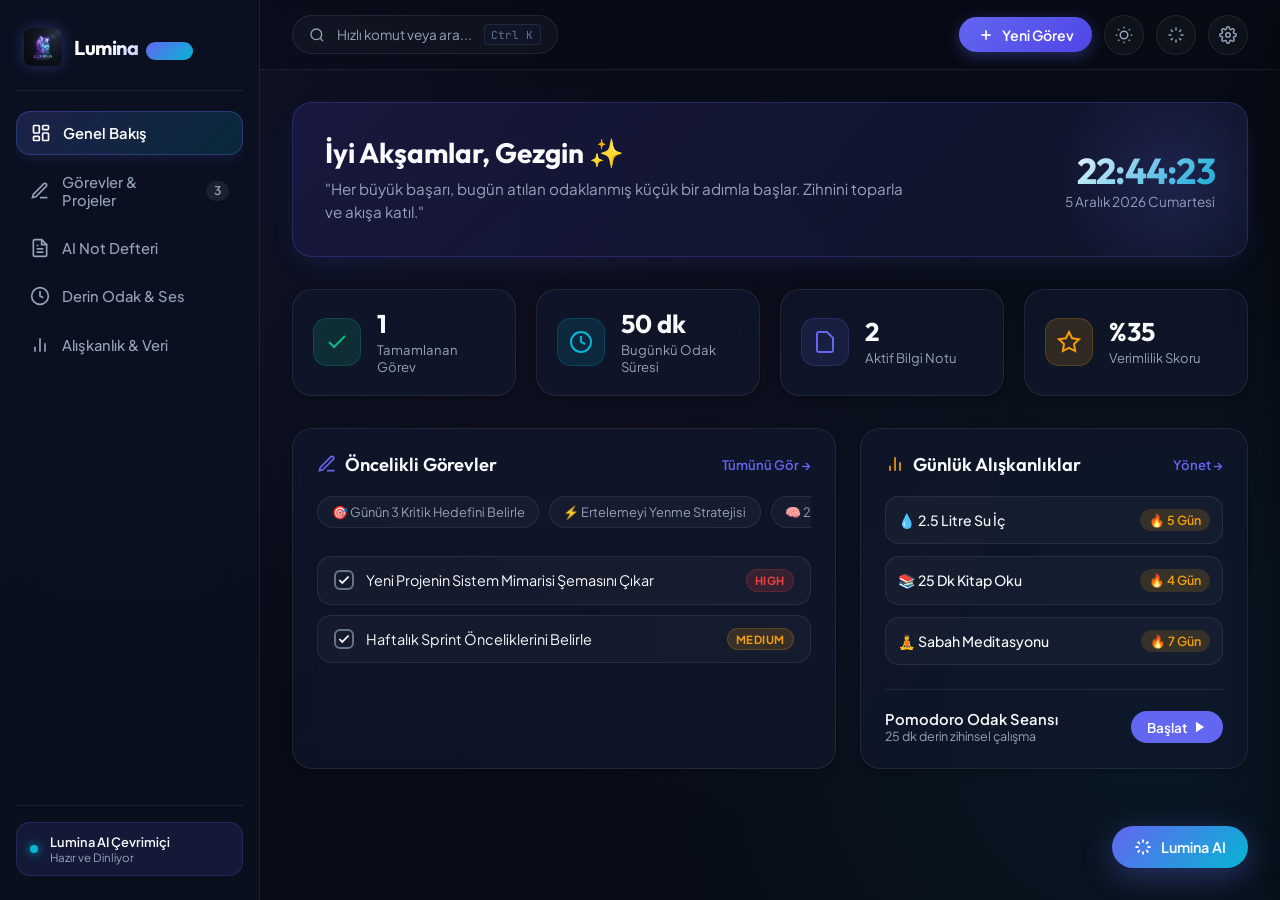
==== app/index.html @ ec18a07f "Remove promo video and developer credits completely" ====
<!DOCTYPE html>
<html lang="tr" data-theme="dark">
<head>
  <meta charset="UTF-8">
  <meta name="viewport" content="width=device-width, initial-scale=1.0">
  <title>Lumina AI - Akıllı Üretkenlik & Kişisel Odak İstasyonu</title>
  <meta name="description" content="Yapay zeka destekli akıllı görev yönetimi, not özetleyici, Pomodoro odak modu ve sentetik ambiyans sesleriyle donatılmış yeni nesil üretkenlik platformu.">
  <link rel="icon" type="image/jpeg" href="assets/logo.jpg">
  <link rel="manifest" href="manifest.json">
  <meta name="theme-color" content="#080c16">
  <meta name="apple-mobile-web-app-capable" content="yes">
  <meta name="apple-mobile-web-app-status-bar-style" content="black-translucent">
  <meta name="apple-mobile-web-app-title" content="Lumina AI">
  <link rel="apple-touch-icon" href="assets/logo.jpg">

  <!-- Design System CSS -->
  <link rel="stylesheet" href="css/style.css">
</head>
<body>

  <!-- Background Canvas for Confetti -->
  <canvas id="confetti-canvas"></canvas>

  <div class="app-container">
    <!-- ==========================================
         SIDEBAR NAVIGATION
         ========================================== -->
    <aside class="sidebar" id="sidebar">
      <div class="brand-section">
        <img src="assets/logo.jpg" alt="Lumina AI Logo" class="brand-logo-img">
        <div class="brand-text">
          <h1>Lumina <span class="brand-badge">AI 2.0</span></h1>
        </div>
      </div>

      <nav class="nav-menu" aria-label="Ana Menü">
        <a href="#dashboard" class="nav-item active" data-view="dashboard">
          <svg viewBox="0 0 24 24" fill="none" stroke="currentColor"><rect x="3" y="3" width="7" height="9" rx="1"/><rect x="14" y="3" width="7" height="5" rx="1"/><rect x="14" y="12" width="7" height="9" rx="1"/><rect x="3" y="16" width="7" height="5" rx="1"/></svg>
          <span>Genel Bakış</span>
        </a>
        <a href="#tasks" class="nav-item" data-view="tasks">
          <svg viewBox="0 0 24 24" fill="none" stroke="currentColor"><path d="M12 20h9"/><path d="M16.5 3.5a2.121 2.121 0 0 1 3 3L7 19l-4 1 1-4L16.5 3.5z"/></svg>
          <span>Görevler & Projeler</span>
          <span class="nav-badge" id="sidebar-task-count">3</span>
        </a>
        <a href="#notes" class="nav-item" data-view="notes">
          <svg viewBox="0 0 24 24" fill="none" stroke="currentColor"><path d="M14 2H6a2 2 0 0 0-2 2v16a2 2 0 0 0 2 2h12a2 2 0 0 0 2-2V8z"/><polyline points="14 2 14 8 20 8"/><line x1="16" y1="13" x2="8" y2="13"/><line x1="16" y1="17" x2="8" y2="17"/><polyline points="10 9 9 9 8 9"/></svg>
          <span>AI Not Defteri</span>
        </a>
        <a href="#focus" class="nav-item" data-view="focus">
          <svg viewBox="0 0 24 24" fill="none" stroke="currentColor"><circle cx="12" cy="12" r="10"/><polyline points="12 6 12 12 16 14"/></svg>
          <span>Derin Odak & Ses</span>
        </a>
        <a href="#habits" class="nav-item" data-view="habits">
          <svg viewBox="0 0 24 24" fill="none" stroke="currentColor"><path d="M18 20V10"/><path d="M12 20V4"/><path d="M6 20v-6"/></svg>
          <span>Alışkanlık & Veri</span>
        </a>
      </nav>

      <div class="sidebar-footer">
        <div class="ai-status-card">
          <div class="ai-pulse-dot"></div>
          <div>
            <div style="font-weight:600; color:var(--text-main);">Lumina AI Çevrimiçi</div>
            <div style="font-size:0.72rem; color:var(--text-muted);">Hazır ve Dinliyor</div>
          </div>
        </div>
      </div>
    </aside>

    <!-- ==========================================
         MAIN CONTENT WRAPPER
         ========================================== -->
    <main class="main-wrapper">
      <!-- PWA INSTALL BANNER -->
      <div id="pwa-install-banner" style="display:none; align-items:center; justify-content:space-between; padding:0.6rem 1.5rem; background:linear-gradient(135deg, rgba(99, 102, 241, 0.25), rgba(6, 182, 212, 0.2)); border-bottom:1px solid rgba(99, 102, 241, 0.3); z-index:90;">
        <div style="display:flex; align-items:center; gap:0.6rem;">
          <span style="font-size:1.1rem;">📲</span>
          <span style="font-size:0.85rem; font-weight:600;">Lumina AI'ı telefona tam ekran uygulama olarak kurun</span>
        </div>
        <button id="pwa-install-btn" class="quick-action-btn" style="padding:0.35rem 0.85rem; font-size:0.8rem;">Şimdi Yükle</button>
      </div>

      <!-- TOPBAR -->
      <header class="topbar">
        <div class="topbar-left">
          <button class="menu-toggle-btn" id="menu-toggle-btn" aria-label="Menüyü Aç/Kapat">
            <svg width="22" height="22" viewBox="0 0 24 24" fill="none" stroke="currentColor" stroke-width="2"><line x1="3" y1="12" x2="21" y2="12"/><line x1="3" y1="6" x2="21" y2="6"/><line x1="3" y1="18" x2="21" y2="18"/></svg>
          </button>
          
          <button class="search-command-btn" id="search-command-btn">
            <svg width="16" height="16" viewBox="0 0 24 24" fill="none" stroke="currentColor" stroke-width="2"><circle cx="11" cy="11" r="8"/><line x1="21" y1="21" x2="16.65" y2="16.65"/></svg>
            <span>Hızlı komut veya ara...</span>
            <span class="kbd-shortcut">Ctrl K</span>
          </button>
        </div>

        <div class="topbar-right">
          <button class="quick-action-btn" id="quick-new-task-btn">
            <svg width="16" height="16" viewBox="0 0 24 24" fill="none" stroke="currentColor" stroke-width="2.5"><line x1="12" y1="5" x2="12" y2="19"/><line x1="5" y1="12" x2="19" y2="12"/></svg>
            <span>Yeni Görev</span>
          </button>

          <button class="action-icon-btn" id="theme-toggle-btn" title="Koyu / Açık Tema">
            <svg width="18" height="18" viewBox="0 0 24 24" fill="none" stroke="currentColor" stroke-width="2"><circle cx="12" cy="12" r="5"/><path d="M12 1v2M12 21v2M4.22 4.22l1.42 1.42M18.36 18.36l1.42 1.42M1 12h2M21 12h2M4.22 19.78l1.42-1.42M18.36 5.64l1.42-1.42"/></svg>
          </button>

          <button class="action-icon-btn" id="topbar-ai-btn" title="Lumina AI Asistan">
            <svg width="18" height="18" viewBox="0 0 24 24" fill="none" stroke="currentColor" stroke-width="2"><path d="M12 2v4M12 18v4M4.93 4.93l2.83 2.83M16.24 16.24l2.83 2.83M2 12h4M18 12h4M4.93 19.07l2.83-2.83M16.24 7.76l2.83-2.83"/></svg>
          </button>

          <button class="action-icon-btn" id="settings-btn" title="Ayarlar">
            <svg width="18" height="18" viewBox="0 0 24 24" fill="none" stroke="currentColor" stroke-width="2"><circle cx="12" cy="12" r="3"/><path d="M19.4 15a1.65 1.65 0 0 0 .33 1.82l.06.06a2 2 0 0 1 0 2.83 2 2 0 0 1-2.83 0l-.06-.06a1.65 1.65 0 0 0-1.82-.33 1.65 1.65 0 0 0-1 1.51V21a2 2 0 0 1-2 2 2 2 0 0 1-2-2v-.09A1.65 1.65 0 0 0 9 19.4a1.65 1.65 0 0 0-1.82.33l-.06.06a2 2 0 0 1-2.83 0 2 2 0 0 1 0-2.83l.06-.06a1.65 1.65 0 0 0 .33-1.82 1.65 1.65 0 0 0-1.51-1H3a2 2 0 0 1-2-2 2 2 0 0 1 2-2h.09A1.65 1.65 0 0 0 4.6 9a1.65 1.65 0 0 0-.33-1.82l-.06-.06a2 2 0 0 1 0-2.83 2 2 0 0 1 2.83 0l.06.06a1.65 1.65 0 0 0 1.82.33H9a1.65 1.65 0 0 0 1-1.51V3a2 2 0 0 1 2-2 2 2 0 0 1 2 2v.09a1.65 1.65 0 0 0 1 1.51 1.65 1.65 0 0 0 1.82-.33l.06-.06a2 2 0 0 1 2.83 0 2 2 0 0 1 0 2.83l-.06.06a1.65 1.65 0 0 0-.33 1.82V9a1.65 1.65 0 0 0 1.51 1H21a2 2 0 0 1 2 2 2 2 0 0 1-2 2h-.09a1.65 1.65 0 0 0-1.51 1z"/></svg>
          </button>
        </div>
      </header>

      <!-- VIEWS CONTAINER -->
      <div class="view-container">
        
        <!-- ==========================================
             VIEW 1: DASHBOARD
             ========================================== -->
        <section class="view-section active" id="view-dashboard">
          <div class="hero-greeting-card">
            <div class="greeting-text">
              <h2 id="greeting-title">Günaydın, Gezgin ✨</h2>
              <p class="greeting-quote">"Her büyük başarı, bugün atılan odaklanmış küçük bir adımla başlar. Zihnini toparla ve akışa katıl."</p>
            </div>
            <div class="live-time-badge">
              <div class="live-clock" id="live-clock">12:00:00</div>
              <div class="live-date" id="live-date">2 Ekim 2026, Cuma</div>
            </div>
          </div>

          <!-- Stats Grid -->
          <div class="stat-grid">
            <div class="glass-card stat-card">
              <div class="stat-icon success">
                <svg width="24" height="24" viewBox="0 0 24 24" fill="none" stroke="currentColor" stroke-width="2"><polyline points="20 6 9 17 4 12"/></svg>
              </div>
              <div class="stat-info">
                <span class="stat-value" id="stat-completed-tasks">0</span>
                <span class="stat-label">Tamamlanan Görev</span>
              </div>
            </div>

            <div class="glass-card stat-card">
              <div class="stat-icon secondary">
                <svg width="24" height="24" viewBox="0 0 24 24" fill="none" stroke="currentColor" stroke-width="2"><circle cx="12" cy="12" r="10"/><polyline points="12 6 12 12 16 14"/></svg>
              </div>
              <div class="stat-info">
                <span class="stat-value" id="stat-focus-time">0 dk</span>
                <span class="stat-label">Bugünkü Odak Süresi</span>
              </div>
            </div>

            <div class="glass-card stat-card">
              <div class="stat-icon primary">
                <svg width="24" height="24" viewBox="0 0 24 24" fill="none" stroke="currentColor" stroke-width="2"><path d="M14 2H6a2 2 0 0 0-2 2v16a2 2 0 0 0 2 2h12a2 2 0 0 0 2-2V8z"/></svg>
              </div>
              <div class="stat-info">
                <span class="stat-value" id="stat-notes-count">0</span>
                <span class="stat-label">Aktif Bilgi Notu</span>
              </div>
            </div>

            <div class="glass-card stat-card">
              <div class="stat-icon warning">
                <svg width="24" height="24" viewBox="0 0 24 24" fill="none" stroke="currentColor" stroke-width="2"><polygon points="12 2 15.09 8.26 22 9.27 17 14.14 18.18 21.02 12 17.77 5.82 21.02 7 14.14 2 9.27 8.91 8.26 12 2"/></svg>
              </div>
              <div class="stat-info">
                <span class="stat-value" id="stat-efficiency-score">%85</span>
                <span class="stat-label">Verimlilik Skoru</span>
              </div>
            </div>
          </div>

          <!-- Dashboard 2-Columns -->
          <div class="dashboard-grid">
            <!-- Left: Priority Tasks & AI Quick Actions -->
            <div class="glass-card">
              <div class="card-header-flex">
                <h3 class="card-title">
                  <svg width="20" height="20" viewBox="0 0 24 24" fill="none" stroke="currentColor" stroke-width="2" style="color:var(--primary);"><path d="M12 20h9"/><path d="M16.5 3.5a2.121 2.121 0 0 1 3 3L7 19l-4 1 1-4L16.5 3.5z"/></svg>
                  Öncelikli Görevler
                </h3>
                <button class="text-btn" onclick="document.querySelector('[data-view=tasks]').click()">Tümünü Gör →</button>
              </div>

              <!-- AI Quick Prompt Chips -->
              <div class="ai-quick-strip" id="dash-ai-prompt-strip">
                <button class="ai-chip-btn">🎯 Günün 3 Kritik Hedefini Belirle</button>
                <button class="ai-chip-btn">⚡ Ertelemeyi Yenme Stratejisi</button>
                <button class="ai-chip-btn">🧠 25 Dk Odak Seansı Tavsiyesi</button>
              </div>

              <div class="mini-task-list" id="dash-mini-task-list">
                <!-- Dynamically populated -->
              </div>
            </div>

            <!-- Right: Habits & Focus Quick Start -->
            <div class="glass-card">
              <div class="card-header-flex">
                <h3 class="card-title">
                  <svg width="20" height="20" viewBox="0 0 24 24" fill="none" stroke="currentColor" stroke-width="2" style="color:var(--warning);"><path d="M18 20V10"/><path d="M12 20V4"/><path d="M6 20v-6"/></svg>
                  Günlük Alışkanlıklar
                </h3>
                <button class="text-btn" onclick="document.querySelector('[data-view=habits]').click()">Yönet →</button>
              </div>

              <div class="habit-dashboard-list" id="dash-habit-list">
                <!-- Dynamically populated -->
              </div>

              <div style="margin-top: 1.5rem; padding-top: 1.25rem; border-top: 1px solid var(--border-subtle);">
                <div style="display:flex; justify-content:space-between; align-items:center;">
                  <div>
                    <div style="font-weight:600; font-size:0.92rem;">Pomodoro Odak Seansı</div>
                    <div style="font-size:0.78rem; color:var(--text-muted);">25 dk derin zihinsel çalışma</div>
                  </div>
                  <button class="btn-primary" onclick="document.querySelector('[data-view=focus]').click()">
                    <span>Başlat</span>
                    <svg width="14" height="14" viewBox="0 0 24 24" fill="currentColor"><polygon points="5 3 19 12 5 21 5 3"/></svg>
                  </button>
                </div>
              </div>
            </div>
          </div>
        </section>

        <!-- ==========================================
             VIEW 2: TASKS & PROJECTS
             ========================================== -->
        <section class="view-section" id="view-tasks">
          <div class="page-header">
            <div>
              <h2 class="page-title">Görev & Proje Merkezi</h2>
              <p class="page-subtitle">Hedeflerinizi düzenleyin, AI ile adımlara bölün ve yüksek odakla tamamlayın.</p>
            </div>
          </div>

          <!-- Quick Task Input Box -->
          <div class="task-creator-box">
            <div class="task-input-row">
              <svg width="20" height="20" viewBox="0 0 24 24" fill="none" stroke="currentColor" stroke-width="2" style="color:var(--primary);"><line x1="12" y1="5" x2="12" y2="19"/><line x1="5" y1="12" x2="19" y2="12"/></svg>
              <input type="text" id="task-main-input" class="task-main-input" placeholder="Ne üzerinde çalışmak istiyorsunuz? (Enter'a basın)">
            </div>
            <div class="task-meta-row">
              <div class="meta-controls-left">
                <select id="task-category-select" class="select-pill" aria-label="Kategori Seçin">
                  <option value="Yazılım">💻 Yazılım</option>
                  <option value="Strateji">🎯 Strateji</option>
                  <option value="Tasarım">🎨 Tasarım</option>
                  <option value="Kişisel">🌱 Kişisel</option>
                  <option value="İş">💼 İş & Toplantı</option>
                </select>
                <select id="task-priority-select" class="select-pill" aria-label="Öncelik Seçin">
                  <option value="medium">⚡ Normal Öncelik</option>
                  <option value="high">🔥 Yüksek Öncelik</option>
                  <option value="low">🌱 Düşük Öncelik</option>
                </select>
                <input type="date" id="task-due-date-input" class="date-input-pill" aria-label="Bitiş Tarihi">
              </div>
              <div class="task-btn-group">
                <button class="btn-primary" id="btn-add-task">Görev Ekle</button>
              </div>
            </div>
          </div>

          <!-- Task Toolbar & Filters -->
          <div class="tasks-toolbar">
            <div class="task-filter-tabs">
              <button class="filter-tab active" data-filter="all">Tüm Görevler</button>
              <button class="filter-tab" data-filter="today">Bugün</button>
              <button class="filter-tab" data-filter="priority">Öncelikli</button>
              <button class="filter-tab" data-filter="completed">Tamamlananlar</button>
            </div>
          </div>

          <!-- Task Full Items -->
          <div class="task-full-list" id="task-full-list">
            <!-- Dynamically populated -->
          </div>
        </section>

        <!-- ==========================================
             VIEW 3: AI RICH NOTES
             ========================================== -->
        <section class="view-section" id="view-notes">
          <div class="page-header">
            <div>
              <h2 class="page-title">Yapay Zeka Destekli Not Defteri</h2>
              <p class="page-subtitle">Düşüncelerinizi kaydedin, AI ile tek tıkla özetleyin ve eyleme dökün.</p>
            </div>
          </div>

          <div class="notes-layout">
            <!-- Notes Left Sidebar -->
            <div class="glass-card notes-sidebar-card">
              <div style="display:flex; gap:0.5rem;">
                <input type="text" id="notes-search-input" class="notes-search-input" placeholder="Notlarda ara..." style="flex:1;">
                <button class="btn-primary" id="btn-new-note" title="Yeni Not Oluştur">+</button>
              </div>
              <div class="notes-list-scroll" id="notes-list-scroll">
                <!-- Dynamically populated -->
              </div>
            </div>

            <!-- Notes Active Editor -->
            <div class="glass-card note-editor-card">
              <div class="note-editor-header">
                <input type="text" id="note-title-input" class="note-title-input" placeholder="Not Başlığı...">
                <div class="ai-note-tools">
                  <button class="ai-tool-btn" id="btn-note-summarize" title="Notu 3 maddede özetle">
                    <svg width="14" height="14" viewBox="0 0 24 24" fill="none" stroke="currentColor" stroke-width="2"><line x1="21" y1="10" x2="3" y2="10"/><line x1="21" y1="6" x2="3" y2="6"/><line x1="21" y1="14" x2="3" y2="14"/><line x1="21" y1="18" x2="3" y2="18"/></svg>
                    <span>Özetle</span>
                  </button>
                  <button class="ai-tool-btn" id="btn-note-actionize" title="Eylem adımlarına dönüştür">
                    <svg width="14" height="14" viewBox="0 0 24 24" fill="none" stroke="currentColor" stroke-width="2"><polyline points="9 11 12 14 22 4"/><path d="M21 12v7a2 2 0 0 1-2 2H5a2 2 0 0 1-2-2V5a2 2 0 0 1 2-2h11"/></svg>
                    <span>Eyleme Dök</span>
                  </button>
                  <button class="ai-tool-btn" id="btn-note-expand" title="Fikri stratejik olarak genişlet">
                    <svg width="14" height="14" viewBox="0 0 24 24" fill="none" stroke="currentColor" stroke-width="2"><path d="M12 2v4M12 18v4M4.93 4.93l2.83 2.83M16.24 16.24l2.83 2.83M2 12h4M18 12h4"/></svg>
                    <span>Genişlet</span>
                  </button>
                  <button class="item-action-btn delete-btn" id="btn-delete-note" title="Notu Sil">
                    <svg width="16" height="16" viewBox="0 0 24 24" fill="none" stroke="currentColor" stroke-width="2"><path d="M3 6h18M19 6v14a2 2 0 0 1-2 2H7a2 2 0 0 1-2-2V6m3 0V4a2 2 0 0 1 2-2h4a2 2 0 0 1 2 2v2"/></svg>
                  </button>
                </div>
              </div>

              <textarea id="note-body-textarea" class="note-body-textarea" placeholder="Düşüncelerinizi buraya yazın veya Markdown formatında içerik ekleyin..."></textarea>

              <div class="note-editor-footer">
                <span id="note-word-count">0 kelime | 0 karakter</span>
                <span id="note-last-updated">Kaydedildi ✓</span>
              </div>
            </div>
          </div>
        </section>

        <!-- ==========================================
             VIEW 4: DEEP FOCUS & POMODORO
             ========================================== -->
        <section class="view-section" id="view-focus">
          <div class="page-header">
            <div>
              <h2 class="page-title">Derin Odak İstasyonu</h2>
              <p class="page-subtitle">Zaman bloklama, görsel pomodoro zamanlayıcısı ve sentetik ambiyans ses laboratuvarı.</p>
            </div>
            <button class="btn-secondary" id="btn-zen-mode">
              <svg width="16" height="16" viewBox="0 0 24 24" fill="none" stroke="currentColor" stroke-width="2"><path d="M8 3H5a2 2 0 0 0-2 2v3m18 0V5a2 2 0 0 0-2-2h-3m0 18h3a2 2 0 0 0 2-2v-3M3 16v3a2 2 0 0 0 2 2h3"/></svg>
              <span>Zen Modu (Tam Ekran)</span>
            </button>
          </div>

          <div class="focus-container">
            <!-- Left: Pomodoro Timer -->
            <div class="glass-card timer-card">
              <div class="timer-mode-selector">
                <button class="mode-btn active" data-mode="pomodoro">Odaklan (25d)</button>
                <button class="mode-btn" data-mode="shortBreak">Kısa Mola (5d)</button>
                <button class="mode-btn" data-mode="longBreak">Uzun Mola (15d)</button>
              </div>

              <!-- Circular Progress SVG -->
              <div class="circular-timer-wrapper">
                <svg class="timer-svg" viewBox="0 0 260 260">
                  <defs>
                    <linearGradient id="timerGradient" x1="0%" y1="0%" x2="100%" y2="100%">
                      <stop offset="0%" stop-color="#6366f1"/>
                      <stop offset="100%" stop-color="#06b6d4"/>
                    </linearGradient>
                  </defs>
                  <circle class="timer-circle-bg" cx="130" cy="130" r="115"/>
                  <circle class="timer-circle-progress" id="timer-circle-progress" cx="130" cy="130" r="115"/>
                </svg>

                <div class="timer-display">
                  <div class="timer-time" id="timer-display-time">25:00</div>
                  <div class="timer-status-text" id="timer-status-text">Derin Odak Seansı</div>
                </div>
              </div>

              <!-- Controls -->
              <div class="timer-controls">
                <button class="timer-secondary-btn" id="btn-reset-timer" title="Sıfırla">
                  <svg width="20" height="20" viewBox="0 0 24 24" fill="none" stroke="currentColor" stroke-width="2"><path d="M3 12a9 9 0 1 0 9-9 9.75 9.75 0 0 0-6.74 2.74L3 8"/><path d="M3 3v5h5"/></svg>
                </button>
                <button class="timer-main-btn" id="btn-toggle-timer" title="Başlat / Duraklat">
                  <svg width="28" height="28" viewBox="0 0 24 24" fill="currentColor"><polygon points="5 3 19 12 5 21 5 3"/></svg>
                </button>
              </div>
            </div>

            <!-- Right: Ambient Soundscape Lab -->
            <div class="glass-card ambient-sounds-card">
              <div class="card-header-flex">
                <h3 class="card-title">
                  <svg width="20" height="20" viewBox="0 0 24 24" fill="none" stroke="currentColor" stroke-width="2" style="color:var(--secondary);"><path d="M9 18V5l12-2v13"/><circle cx="6" cy="18" r="3"/><circle cx="18" cy="16" r="3"/></svg>
                  Ambiyans Ses Mikseri
                </h3>
                <span style="font-size:0.75rem; color:var(--text-faint);">Web Audio API</span>
              </div>

              <div class="sound-grid">
                <!-- Rain -->
                <div class="sound-card-item">
                  <div class="sound-meta">
                    <div class="sound-icon-box">🌧️</div>
                    <div>
                      <div class="sound-name">Huzurlu Yağmur</div>
                      <div class="sound-sub">Yumuşak damlalar</div>
                    </div>
                  </div>
                  <div class="sound-controls-box">
                    <input type="range" class="sound-volume-slider" id="vol-rain" min="0" max="1" step="0.05" value="0.5" aria-label="Yağmur Sesi Düzeyi">
                    <button class="btn-secondary" id="sound-toggle-rain">Başlat</button>
                  </div>
                </div>

                <!-- Fire -->
                <div class="sound-card-item">
                  <div class="sound-meta">
                    <div class="sound-icon-box">🔥</div>
                    <div>
                      <div class="sound-name">Şömine Ateşi</div>
                      <div class="sound-sub">Doğal çıtırtılar</div>
                    </div>
                  </div>
                  <div class="sound-controls-box">
                    <input type="range" class="sound-volume-slider" id="vol-fire" min="0" max="1" step="0.05" value="0.5" aria-label="Şömine Sesi Düzeyi">
                    <button class="btn-secondary" id="sound-toggle-fire">Başlat</button>
                  </div>
                </div>

                <!-- Forest Wind -->
                <div class="sound-card-item">
                  <div class="sound-meta">
                    <div class="sound-icon-box">🌲</div>
                    <div>
                      <div class="sound-name">Orman Esintisi</div>
                      <div class="sound-sub">Sakin rüzgar tonları</div>
                    </div>
                  </div>
                  <div class="sound-controls-box">
                    <input type="range" class="sound-volume-slider" id="vol-wind" min="0" max="1" step="0.05" value="0.5" aria-label="Orman Rüzgarı Düzeyi">
                    <button class="btn-secondary" id="sound-toggle-wind">Başlat</button>
                  </div>
                </div>

                <!-- Binaural Focus -->
                <div class="sound-card-item">
                  <div class="sound-meta">
                    <div class="sound-icon-box">🧠</div>
                    <div>
                      <div class="sound-name">14Hz Alfa Dalgası</div>
                      <div class="sound-sub">Binaural odak ritmi</div>
                    </div>
                  </div>
                  <div class="sound-controls-box">
                    <input type="range" class="sound-volume-slider" id="vol-binaural" min="0" max="1" step="0.05" value="0.5" aria-label="Alfa Dalgası Düzeyi">
                    <button class="btn-secondary" id="sound-toggle-binaural">Başlat</button>
                  </div>
                </div>
              </div>
            </div>
          </div>
        </section>

        <!-- ==========================================
             VIEW 5: HABITS & ANALYTICS
             ========================================== -->
        <section class="view-section" id="view-habits">
          <div class="page-header">
            <div>
              <h2 class="page-title">Alışkanlık Takibi & Analitik</h2>
              <p class="page-subtitle">Süreklilik güçtür. Günlük alışkanlıklarınızı işaretleyin ve odak grafiğinizi izleyin.</p>
            </div>
          </div>

          <div class="habits-analytics-grid">
            <!-- Left: Habit Matrix -->
            <div class="glass-card">
              <div class="card-header-flex">
                <h3 class="card-title">Haftalık Alışkanlık Matrisi</h3>
              </div>

              <div class="habit-creator-row">
                <input type="text" id="habit-name-input" class="habit-input" placeholder="Yeni alışkanlık hedefi (örn: Kitap oku, Spor yap...)">
                <button class="btn-primary" id="btn-add-habit">Ekle</button>
              </div>

              <div style="overflow-x: auto;">
                <table class="habit-table">
                  <thead>
                    <tr>
                      <th>Alışkanlık</th>
                      <th>Pzt</th>
                      <th>Sal</th>
                      <th>Çar</th>
                      <th>Per</th>
                      <th>Cum</th>
                      <th>Cmt</th>
                      <th>Paz</th>
                      <th>Seri</th>
                    </tr>
                  </thead>
                  <tbody id="habit-table-body">
                    <!-- Dynamically populated -->
                  </tbody>
                </table>
              </div>
            </div>

            <!-- Right: Weekly Focus Minutes Bar Chart -->
            <div class="glass-card">
              <div class="card-header-flex">
                <h3 class="card-title">Haftalık Odak Süresi Dağılımı</h3>
                <span style="font-size:0.75rem; color:var(--secondary); font-weight:600;">Dakika Cinsinden</span>
              </div>

              <div class="chart-container" id="chart-bars-group">
                <!-- Dynamically generated bars -->
              </div>
            </div>
          </div>
        </section>

      </div>
    </main>
  </div>

  <!-- ==========================================
       ZEN FULLSCREEN OVERLAY
       ========================================== -->
  <div class="zen-overlay" id="zen-overlay">
    <button class="zen-exit-btn" id="zen-exit-btn">
      <svg width="18" height="18" viewBox="0 0 24 24" fill="none" stroke="currentColor" stroke-width="2"><line x1="18" y1="6" x2="6" y2="18"/><line x1="6" y1="6" x2="18" y2="18"/></svg>
      <span>Zen Modundan Çık</span>
    </button>
    <div class="timer-time" id="zen-display-time" style="font-size: 6rem;">25:00</div>
    <div class="zen-task-title" id="zen-task-title">🎯 Derin Zihinsel Odak</div>
  </div>

  <!-- ==========================================
       LUMINA AI COPILOT CHAT DRAWER
       ========================================== -->
  <div class="ai-copilot-drawer" id="ai-copilot-drawer">
    <div class="copilot-header">
      <div class="copilot-title-group">
        <img src="assets/logo.jpg" alt="Lumina Copilot" class="copilot-avatar">
        <div>
          <div style="font-weight:700; font-size:1rem;">Lumina AI Copilot</div>
          <div style="font-size:0.75rem; color:var(--secondary);">Akıllı Üretkenlik Danışmanı</div>
        </div>
      </div>
      <button class="action-icon-btn" id="close-copilot-btn" aria-label="Kapat">
        <svg width="18" height="18" viewBox="0 0 24 24" fill="none" stroke="currentColor" stroke-width="2"><line x1="18" y1="6" x2="6" y2="18"/><line x1="6" y1="6" x2="18" y2="18"/></svg>
      </button>
    </div>

    <div class="copilot-messages" id="copilot-messages">
      <div class="chat-bubble ai">
        Merhaba! Ben <strong>Lumina AI</strong>. Gününüzü planlamanıza, karmaşık görevleri alt adımlara ayırmanıza veya notlarınızı analiz etmenize yardımcı olabilirim. Ne üzerinde çalışıyoruz?
      </div>
    </div>

    <div class="copilot-input-area">
      <div class="copilot-input-row">
        <input type="text" id="copilot-input" class="copilot-input" placeholder="Lumina'ya soru sorun veya görev planlatın...">
        <button class="copilot-send-btn" id="copilot-send-btn" aria-label="Gönder">
          <svg width="16" height="16" viewBox="0 0 24 24" fill="none" stroke="currentColor" stroke-width="2.5"><line x1="22" y1="2" x2="11" y2="13"/><polygon points="22 2 15 22 11 13 2 9 22 2"/></svg>
        </button>
      </div>
    </div>
  </div>

  <!-- FLOATING AI COPILOT BUTTON -->
  <button class="floating-ai-trigger" id="floating-ai-trigger">
    <svg width="18" height="18" viewBox="0 0 24 24" fill="none" stroke="currentColor" stroke-width="2.5"><path d="M12 2v4M12 18v4M4.93 4.93l2.83 2.83M16.24 16.24l2.83 2.83M2 12h4M18 12h4M4.93 19.07l2.83-2.83M16.24 7.76l2.83-2.83"/></svg>
    <span>Lumina AI</span>
  </button>

  <!-- ==========================================
       COMMAND PALETTE (CTRL+K)
       ========================================== -->
  <div class="command-palette-backdrop" id="cmd-palette-backdrop">
    <div class="command-palette-card">
      <div class="command-input-row">
        <svg width="20" height="20" viewBox="0 0 24 24" fill="none" stroke="currentColor" stroke-width="2" style="color:var(--primary);"><circle cx="11" cy="11" r="8"/><line x1="21" y1="21" x2="16.65" y2="16.65"/></svg>
        <input type="text" id="cmd-search-input" class="command-search-input" placeholder="Bir komut yazın veya işlem seçin...">
      </div>
      <div class="command-results-list" id="cmd-results-list">
        <!-- Dynamically populated -->
      </div>
      <div class="command-footer">
        <span>Seçmek için Enter'a basın</span>
        <span>Kapatmak için ESC</span>
      </div>
    </div>
  </div>

  <!-- ==========================================
       SETTINGS MODAL (Dialog with modern top layer)
       ========================================== -->
  <dialog class="modern-modal" id="settings-modal">
    <div class="modal-header">
      <h3 class="modal-title">Lumina Ayarları</h3>
      <button class="action-icon-btn" id="close-settings-btn" aria-label="Kapat">
        <svg width="18" height="18" viewBox="0 0 24 24" fill="none" stroke="currentColor" stroke-width="2"><line x1="18" y1="6" x2="6" y2="18"/><line x1="6" y1="6" x2="18" y2="18"/></svg>
      </button>
    </div>
    <div class="modal-body">
      <div class="form-group">
        <label class="form-label" for="setting-user-name">Kullanıcı Adı</label>
        <input type="text" id="setting-user-name" class="form-input">
      </div>

      <div class="form-group">
        <label class="form-label" for="setting-theme">Görünüm Teması</label>
        <select id="setting-theme" class="form-input">
          <option value="dark">Karanlık Mod (Cyberpunk Midnight)</option>
          <option value="light">Aydınlık Mod (Modern Clean)</option>
        </select>
      </div>

      <div class="form-group">
        <label class="form-label" for="setting-work-duration">Pomodoro Çalışma Süresi (Dakika)</label>
        <input type="number" id="setting-work-duration" class="form-input" min="5" max="60" value="25">
      </div>

      <div class="form-group">
        <label class="form-label" for="setting-gemini-key">Google Gemini API Anahtarı (İsteğe Bağlı)</label>
        <input type="password" id="setting-gemini-key" class="form-input" placeholder="AIzaSy...">
        <span class="form-hint">Boş bırakılırsa yerleşik zeki bilişsel motor çevrimdışı çalışmaya devam eder.</span>
      </div>

      <div class="form-group" style="padding-top: 0.5rem; border-top: 1px solid var(--border-subtle);">
        <label class="form-label">Veri Yedekleme & Geri Yükleme</label>
        <div style="display:flex; gap:0.5rem; margin-top:0.3rem;">
          <button class="btn-secondary" id="btn-export-data">Yedeği İndir (JSON)</button>
          <button class="btn-secondary" id="btn-import-data">Geri Yükle</button>
          <input type="file" id="import-file-input" accept=".json" style="display:none;">
        </div>
      </div>
    </div>
    <div class="modal-footer">
      <button class="btn-primary" id="btn-save-settings">Ayarları Kaydet</button>
    </div>
  </dialog>

  <!-- TOAST CONTAINER -->
  <div class="toast-container" id="toast-container"></div>

  <!-- APPLICATION SCRIPTS -->
  <script src="js/audio.js"></script>
  <script src="js/storage.js"></script>
  <script src="js/ai-service.js"></script>
  <script src="js/app.js"></script>
  <script>
    if ('serviceWorker' in navigator) {
      window.addEventListener('load', () => {
        navigator.serviceWorker.register('./sw.js').catch(() => {});
      });
    }
  </script>
</body>
</html>
---- app/css/style.css ----
/* ==========================================================================
   LUMINA AI - DESIGN SYSTEM & STYLESHEET
   Ultra-modern, glassmorphism, responsive, accessible design system
   ========================================================================== */

/* --- Google Fonts Import --- */
@import url('https://fonts.googleapis.com/css2?family=Outfit:wght@300;400;500;600;700;800&family=Plus+Jakarta+Sans:wght@300;400;500;600;700&family=JetBrains+Mono:wght@400;500&display=swap');

/* --- Root Color Tokens & CSS Variables --- */
:root {
  /* Color Palette - Dark Theme (Default) */
  --bg-app: #080c16;
  --bg-sidebar: rgba(11, 17, 32, 0.85);
  --bg-card: rgba(18, 26, 47, 0.65);
  --bg-card-hover: rgba(26, 37, 65, 0.8);
  --bg-card-solid: #111a30;
  --bg-surface: rgba(255, 255, 255, 0.03);
  --bg-surface-elevated: rgba(255, 255, 255, 0.07);
  --bg-input: rgba(15, 23, 42, 0.7);

  /* Borders & Dividers */
  --border-subtle: rgba(255, 255, 255, 0.08);
  --border-focus: rgba(99, 102, 241, 0.6);
  --border-glow: rgba(99, 102, 241, 0.25);

  /* Primary Brand & Accents */
  --primary: #6366f1;
  --primary-hover: #4f46e5;
  --primary-glow: rgba(99, 102, 241, 0.35);
  --primary-subtle: rgba(99, 102, 241, 0.12);

  --secondary: #06b6d4;
  --secondary-hover: #0891b2;
  --secondary-glow: rgba(6, 182, 212, 0.35);
  --secondary-subtle: rgba(6, 182, 212, 0.12);

  --accent-purple: #a855f7;
  --accent-purple-subtle: rgba(168, 85, 247, 0.12);

  --success: #10b981;
  --success-subtle: rgba(16, 185, 129, 0.15);
  --warning: #f59e0b;
  --warning-subtle: rgba(245, 158, 11, 0.15);
  --danger: #ef4444;
  --danger-subtle: rgba(239, 68, 68, 0.15);

  /* Typography Colors */
  --text-main: #f8fafc;
  --text-muted: #94a3b8;
  --text-faint: #64748b;
  --text-inverse: #0f172a;

  /* Typography Fonts */
  --font-heading: 'Outfit', -apple-system, BlinkMacSystemFont, sans-serif;
  --font-body: 'Plus Jakarta Sans', -apple-system, BlinkMacSystemFont, sans-serif;
  --font-mono: 'JetBrains Mono', monospace;

  /* Elevation & Shadows */
  --shadow-sm: 0 2px 8px rgba(0, 0, 0, 0.3);
  --shadow-md: 0 8px 24px -4px rgba(0, 0, 0, 0.45);
  --shadow-lg: 0 16px 40px -8px rgba(0, 0, 0, 0.6);
  --shadow-glow: 0 0 30px var(--primary-glow);

  /* Radii */
  --radius-sm: 8px;
  --radius-md: 14px;
  --radius-lg: 20px;
  --radius-full: 9999px;

  /* Layout dimensions */
  --sidebar-width: 260px;
  --topbar-height: 70px;
  --chat-panel-width: 380px;

  /* Transitions */
  --transition-fast: 0.15s cubic-bezier(0.4, 0, 0.2, 1);
  --transition-normal: 0.25s cubic-bezier(0.4, 0, 0.2, 1);
  --transition-smooth: 0.4s cubic-bezier(0.16, 1, 0.3, 1);
}

/* Light Theme Variables */
[data-theme="light"] {
  --bg-app: #f1f5f9;
  --bg-sidebar: rgba(255, 255, 255, 0.9);
  --bg-card: rgba(255, 255, 255, 0.8);
  --bg-card-hover: rgba(255, 255, 255, 0.95);
  --bg-card-solid: #ffffff;
  --bg-surface: rgba(0, 0, 0, 0.03);
  --bg-surface-elevated: rgba(0, 0, 0, 0.05);
  --bg-input: #ffffff;

  --border-subtle: rgba(0, 0, 0, 0.08);
  --border-focus: rgba(99, 102, 241, 0.7);
  --border-glow: rgba(99, 102, 241, 0.2);

  --text-main: #0f172a;
  --text-muted: #475569;
  --text-faint: #94a3b8;
  --text-inverse: #ffffff;

  --shadow-sm: 0 2px 8px rgba(0, 0, 0, 0.05);
  --shadow-md: 0 8px 24px -4px rgba(0, 0, 0, 0.08);
  --shadow-lg: 0 16px 40px -8px rgba(0, 0, 0, 0.12);
}

/* --- Base & Reset --- */
*, *::before, *::after {
  box-sizing: border-box;
  margin: 0;
  padding: 0;
}

html, body {
  height: 100%;
  font-family: var(--font-body);
  background-color: var(--bg-app);
  color: var(--text-main);
  overflow-x: hidden;
  -webkit-font-smoothing: antialiased;
  -moz-osx-font-smoothing: grayscale;
}

body {
  position: relative;
  background-image: 
    radial-gradient(circle at 10% 20%, rgba(99, 102, 241, 0.08) 0%, transparent 40%),
    radial-gradient(circle at 90% 80%, rgba(6, 182, 212, 0.07) 0%, transparent 40%),
    radial-gradient(circle at 50% 50%, rgba(168, 85, 247, 0.04) 0%, transparent 50%);
  background-attachment: fixed;
}

/* Custom Scrollbars */
::-webkit-scrollbar {
  width: 6px;
  height: 6px;
}
::-webkit-scrollbar-track {
  background: transparent;
}
::-webkit-scrollbar-thumb {
  background: var(--border-subtle);
  border-radius: var(--radius-full);
}
::-webkit-scrollbar-thumb:hover {
  background: var(--text-faint);
}

/* Focus outline accessibility */
:focus-visible {
  outline: 2px solid var(--primary);
  outline-offset: 2px;
}

button, input, select, textarea {
  font-family: inherit;
  color: inherit;
}

button {
  cursor: pointer;
  border: none;
  background: none;
}

a {
  color: inherit;
  text-decoration: none;
}

/* --- App Layout Grid --- */
.app-container {
  display: flex;
  height: 100vh;
  width: 100vw;
  overflow: hidden;
  position: relative;
}

/* --- Sidebar --- */
.sidebar {
  width: var(--sidebar-width);
  height: 100%;
  background: var(--bg-sidebar);
  backdrop-filter: blur(20px);
  -webkit-backdrop-filter: blur(20px);
  border-right: 1px solid var(--border-subtle);
  display: flex;
  flex-direction: column;
  padding: 1.5rem 1rem;
  z-index: 40;
  transition: transform var(--transition-normal);
  flex-shrink: 0;
}

.brand-section {
  display: flex;
  align-items: center;
  gap: 0.75rem;
  padding: 0.25rem 0.5rem 1.5rem;
  border-bottom: 1px solid var(--border-subtle);
  margin-bottom: 1.25rem;
}

.brand-logo-img {
  width: 38px;
  height: 38px;
  border-radius: var(--radius-sm);
  object-fit: cover;
  box-shadow: 0 0 15px var(--primary-glow);
}

.brand-text h1 {
  font-family: var(--font-heading);
  font-size: 1.25rem;
  font-weight: 700;
  background: linear-gradient(135deg, #fff 30%, #818cf8 100%);
  -webkit-background-clip: text;
  -webkit-text-fill-color: transparent;
  letter-spacing: -0.02em;
}

[data-theme="light"] .brand-text h1 {
  background: linear-gradient(135deg, #1e1b4b 30%, #4f46e5 100%);
  -webkit-background-clip: text;
  -webkit-text-fill-color: transparent;
}

.brand-badge {
  font-size: 0.65rem;
  font-weight: 700;
  text-transform: uppercase;
  letter-spacing: 0.06em;
  padding: 0.15rem 0.45rem;
  border-radius: var(--radius-full);
  background: linear-gradient(135deg, var(--primary), var(--secondary));
  color: #fff;
  margin-left: 0.25rem;
}

.nav-menu {
  display: flex;
  flex-direction: column;
  gap: 0.4rem;
  flex: 1;
  overflow-y: auto;
}

.nav-item {
  display: flex;
  align-items: center;
  gap: 0.75rem;
  padding: 0.7rem 0.9rem;
  border-radius: var(--radius-md);
  color: var(--text-muted);
  font-size: 0.92rem;
  font-weight: 500;
  transition: all var(--transition-fast);
  position: relative;
}

.nav-item:hover {
  color: var(--text-main);
  background: var(--bg-surface-elevated);
}

.nav-item.active {
  color: #fff;
  background: linear-gradient(135deg, rgba(99, 102, 241, 0.2), rgba(6, 182, 212, 0.15));
  border: 1px solid rgba(99, 102, 241, 0.3);
  font-weight: 600;
  box-shadow: 0 4px 15px -3px rgba(99, 102, 241, 0.2);
}

[data-theme="light"] .nav-item.active {
  color: var(--primary);
  background: rgba(99, 102, 241, 0.1);
  border-color: rgba(99, 102, 241, 0.25);
}

.nav-item svg {
  width: 20px;
  height: 20px;
  stroke-width: 2;
  transition: transform var(--transition-fast);
}

.nav-item:hover svg {
  transform: scale(1.1);
}

.nav-badge {
  margin-left: auto;
  font-size: 0.75rem;
  font-weight: 600;
  padding: 0.15rem 0.5rem;
  border-radius: var(--radius-full);
  background: var(--bg-surface-elevated);
  color: var(--text-muted);
}

.nav-item.active .nav-badge {
  background: var(--primary);
  color: #fff;
}

.sidebar-footer {
  padding-top: 1rem;
  border-top: 1px solid var(--border-subtle);
  display: flex;
  flex-direction: column;
  gap: 0.5rem;
}

.ai-status-card {
  display: flex;
  align-items: center;
  gap: 0.75rem;
  padding: 0.65rem 0.8rem;
  background: var(--primary-subtle);
  border: 1px solid rgba(99, 102, 241, 0.2);
  border-radius: var(--radius-md);
  font-size: 0.8rem;
}

.ai-pulse-dot {
  width: 8px;
  height: 8px;
  border-radius: 50%;
  background: var(--secondary);
  box-shadow: 0 0 10px var(--secondary);
  animation: pulse-ring 2s infinite;
}

@keyframes pulse-ring {
  0% { transform: scale(0.95); box-shadow: 0 0 0 0 rgba(6, 182, 212, 0.7); }
  70% { transform: scale(1.1); box-shadow: 0 0 0 8px rgba(6, 182, 212, 0); }
  100% { transform: scale(0.95); box-shadow: 0 0 0 0 rgba(6, 182, 212, 0); }
}

/* --- Main Content Area --- */
.main-wrapper {
  flex: 1;
  display: flex;
  flex-direction: column;
  height: 100%;
  overflow: hidden;
  position: relative;
}

/* --- Topbar Header --- */
.topbar {
  height: var(--topbar-height);
  padding: 0 2rem;
  display: flex;
  align-items: center;
  justify-content: space-between;
  border-bottom: 1px solid var(--border-subtle);
  background: rgba(8, 12, 22, 0.4);
  backdrop-filter: blur(12px);
  -webkit-backdrop-filter: blur(12px);
  z-index: 30;
}

[data-theme="light"] .topbar {
  background: rgba(241, 245, 249, 0.6);
}

.topbar-left {
  display: flex;
  align-items: center;
  gap: 1rem;
}

.menu-toggle-btn {
  display: none;
  color: var(--text-muted);
  padding: 0.5rem;
  border-radius: var(--radius-sm);
}

.search-command-btn {
  display: flex;
  align-items: center;
  gap: 0.75rem;
  background: var(--bg-surface);
  border: 1px solid var(--border-subtle);
  padding: 0.5rem 1rem;
  border-radius: var(--radius-full);
  color: var(--text-muted);
  font-size: 0.85rem;
  transition: all var(--transition-fast);
  min-width: 260px;
}

.search-command-btn:hover {
  background: var(--bg-surface-elevated);
  border-color: var(--border-focus);
  color: var(--text-main);
}

.kbd-shortcut {
  margin-left: auto;
  font-family: var(--font-mono);
  font-size: 0.7rem;
  padding: 0.15rem 0.4rem;
  border-radius: 4px;
  background: var(--bg-card);
  border: 1px solid var(--border-subtle);
  color: var(--text-faint);
}

.topbar-right {
  display: flex;
  align-items: center;
  gap: 0.75rem;
}

.action-icon-btn {
  width: 40px;
  height: 40px;
  border-radius: var(--radius-full);
  display: flex;
  align-items: center;
  justify-content: center;
  background: var(--bg-surface);
  border: 1px solid var(--border-subtle);
  color: var(--text-muted);
  transition: all var(--transition-fast);
  position: relative;
}

.action-icon-btn:hover {
  background: var(--bg-surface-elevated);
  color: var(--text-main);
  border-color: var(--border-focus);
}

.quick-action-btn {
  display: flex;
  align-items: center;
  gap: 0.5rem;
  background: linear-gradient(135deg, var(--primary), #4f46e5);
  color: #fff;
  padding: 0.55rem 1.15rem;
  border-radius: var(--radius-full);
  font-size: 0.88rem;
  font-weight: 600;
  box-shadow: 0 4px 15px var(--primary-glow);
  transition: all var(--transition-fast);
}

.quick-action-btn:hover {
  transform: translateY(-1px);
  box-shadow: 0 6px 20px rgba(99, 102, 241, 0.45);
}

.quick-action-btn:active {
  transform: translateY(0);
}

/* --- Views Container --- */
.view-container {
  flex: 1;
  overflow-y: auto;
  padding: 2rem;
  position: relative;
}

.view-section {
  display: none;
  animation: fadeIn 0.3s ease-out forwards;
}

.view-section.active {
  display: block;
}

@keyframes fadeIn {
  from { opacity: 0; transform: translateY(8px); }
  to { opacity: 1; transform: translateY(0); }
}

/* --- Common UI Components --- */
.page-header {
  margin-bottom: 2rem;
  display: flex;
  justify-content: space-between;
  align-items: flex-start;
  flex-wrap: wrap;
  gap: 1rem;
}

.page-title {
  font-family: var(--font-heading);
  font-size: 1.85rem;
  font-weight: 700;
  letter-spacing: -0.02em;
  color: var(--text-main);
  margin-bottom: 0.35rem;
}

.page-subtitle {
  color: var(--text-muted);
  font-size: 0.95rem;
}

/* Glass Card */
.glass-card {
  background: var(--bg-card);
  backdrop-filter: blur(16px);
  -webkit-backdrop-filter: blur(16px);
  border: 1px solid var(--border-subtle);
  border-radius: var(--radius-lg);
  padding: 1.5rem;
  box-shadow: var(--shadow-sm);
  transition: all var(--transition-normal);
  position: relative;
  overflow: hidden;
}

.glass-card:hover {
  border-color: rgba(255, 255, 255, 0.15);
  box-shadow: var(--shadow-md);
}

[data-theme="light"] .glass-card:hover {
  border-color: rgba(99, 102, 241, 0.2);
}

/* Card Glow Accent */
.glass-card::before {
  content: '';
  position: absolute;
  top: 0;
  left: 0;
  right: 0;
  height: 2px;
  background: linear-gradient(90deg, transparent, rgba(99, 102, 241, 0.4), transparent);
  opacity: 0;
  transition: opacity var(--transition-normal);
}

.glass-card:hover::before {
  opacity: 1;
}

/* --- DASHBOARD VIEW --- */
.hero-greeting-card {
  background: linear-gradient(135deg, rgba(30, 27, 75, 0.7), rgba(15, 23, 42, 0.8));
  border: 1px solid rgba(99, 102, 241, 0.25);
  padding: 2rem;
  border-radius: var(--radius-lg);
  margin-bottom: 2rem;
  display: flex;
  justify-content: space-between;
  align-items: center;
  position: relative;
  overflow: hidden;
  box-shadow: 0 10px 30px -10px rgba(99, 102, 241, 0.2);
}

[data-theme="light"] .hero-greeting-card {
  background: linear-gradient(135deg, rgba(238, 242, 255, 0.9), rgba(240, 253, 250, 0.9));
  border: 1px solid rgba(99, 102, 241, 0.2);
}

.hero-greeting-card::after {
  content: '';
  position: absolute;
  right: -50px;
  top: -50px;
  width: 250px;
  height: 250px;
  background: radial-gradient(circle, rgba(99, 102, 241, 0.18) 0%, transparent 70%);
  pointer-events: none;
}

.greeting-text h2 {
  font-family: var(--font-heading);
  font-size: 1.75rem;
  font-weight: 700;
  margin-bottom: 0.5rem;
}

.greeting-quote {
  color: var(--text-muted);
  font-size: 0.95rem;
  max-width: 580px;
  line-height: 1.5;
}

.live-time-badge {
  text-align: right;
}

.live-clock {
  font-family: var(--font-heading);
  font-size: 2.25rem;
  font-weight: 700;
  letter-spacing: -0.02em;
  background: linear-gradient(135deg, #fff, var(--secondary));
  -webkit-background-clip: text;
  -webkit-text-fill-color: transparent;
}

[data-theme="light"] .live-clock {
  background: linear-gradient(135deg, var(--text-main), var(--primary));
  -webkit-background-clip: text;
  -webkit-text-fill-color: transparent;
}

.live-date {
  color: var(--text-muted);
  font-size: 0.85rem;
}

/* Stat Grid */
.stat-grid {
  display: grid;
  grid-template-columns: repeat(auto-fit, minmax(220px, 1fr));
  gap: 1.25rem;
  margin-bottom: 2rem;
}

.stat-card {
  display: flex;
  align-items: center;
  gap: 1rem;
  padding: 1.25rem;
}

.stat-icon {
  width: 48px;
  height: 48px;
  border-radius: var(--radius-md);
  display: flex;
  align-items: center;
  justify-content: center;
  flex-shrink: 0;
}

.stat-icon.primary {
  background: var(--primary-subtle);
  color: var(--primary);
  border: 1px solid rgba(99, 102, 241, 0.2);
}

.stat-icon.secondary {
  background: var(--secondary-subtle);
  color: var(--secondary);
  border: 1px solid rgba(6, 182, 212, 0.2);
}

.stat-icon.success {
  background: var(--success-subtle);
  color: var(--success);
  border: 1px solid rgba(16, 185, 129, 0.2);
}

.stat-icon.warning {
  background: var(--warning-subtle);
  color: var(--warning);
  border: 1px solid rgba(245, 158, 11, 0.2);
}

.stat-info {
  display: flex;
  flex-direction: column;
}

.stat-value {
  font-family: var(--font-heading);
  font-size: 1.6rem;
  font-weight: 700;
  line-height: 1.1;
  color: var(--text-main);
}

.stat-label {
  font-size: 0.82rem;
  color: var(--text-muted);
  margin-top: 0.2rem;
}

/* Dashboard Two-Column Content */
.dashboard-grid {
  display: grid;
  grid-template-columns: 1.4fr 1fr;
  gap: 1.5rem;
}

.card-header-flex {
  display: flex;
  justify-content: space-between;
  align-items: center;
  margin-bottom: 1.25rem;
}

.card-title {
  font-family: var(--font-heading);
  font-size: 1.15rem;
  font-weight: 600;
  display: flex;
  align-items: center;
  gap: 0.5rem;
}

.text-btn {
  font-size: 0.82rem;
  font-weight: 600;
  color: var(--primary);
  transition: color var(--transition-fast);
}

.text-btn:hover {
  color: var(--secondary);
  text-decoration: underline;
}

/* Quick AI Prompts inside Dashboard */
.ai-quick-strip {
  display: flex;
  gap: 0.6rem;
  overflow-x: auto;
  padding-bottom: 0.5rem;
  margin-bottom: 1.25rem;
}

.ai-chip-btn {
  display: flex;
  align-items: center;
  gap: 0.4rem;
  background: var(--bg-surface);
  border: 1px solid var(--border-subtle);
  padding: 0.45rem 0.85rem;
  border-radius: var(--radius-full);
  font-size: 0.8rem;
  color: var(--text-muted);
  white-space: nowrap;
  transition: all var(--transition-fast);
}

.ai-chip-btn:hover {
  background: var(--primary-subtle);
  border-color: rgba(99, 102, 241, 0.3);
  color: var(--primary);
  transform: translateY(-1px);
}

/* Mini Task List in Dashboard */
.mini-task-list {
  display: flex;
  flex-direction: column;
  gap: 0.65rem;
}

.mini-task-item {
  display: flex;
  align-items: center;
  gap: 0.75rem;
  padding: 0.75rem 1rem;
  border-radius: var(--radius-md);
  background: var(--bg-surface);
  border: 1px solid var(--border-subtle);
  transition: all var(--transition-fast);
}

.mini-task-item:hover {
  background: var(--bg-surface-elevated);
  border-color: rgba(255, 255, 255, 0.12);
}

.mini-task-item.completed {
  opacity: 0.6;
}

.mini-task-item.completed .task-text {
  text-decoration: line-through;
  color: var(--text-faint);
}

/* Custom Checkbox */
.custom-checkbox {
  width: 20px;
  height: 20px;
  border-radius: 6px;
  border: 2px solid var(--text-faint);
  display: flex;
  align-items: center;
  justify-content: center;
  flex-shrink: 0;
  transition: all var(--transition-fast);
  cursor: pointer;
}

.custom-checkbox:hover {
  border-color: var(--primary);
}

.custom-checkbox.checked {
  background: var(--primary);
  border-color: var(--primary);
  color: #fff;
}

.custom-checkbox svg {
  width: 14px;
  height: 14px;
  stroke-width: 3;
}

.task-text {
  font-size: 0.9rem;
  color: var(--text-main);
  flex: 1;
}

.priority-tag {
  font-size: 0.7rem;
  font-weight: 700;
  text-transform: uppercase;
  padding: 0.2rem 0.5rem;
  border-radius: var(--radius-full);
  letter-spacing: 0.04em;
}

.priority-tag.high {
  background: var(--danger-subtle);
  color: var(--danger);
  border: 1px solid rgba(239, 68, 68, 0.2);
}

.priority-tag.medium {
  background: var(--warning-subtle);
  color: var(--warning);
  border: 1px solid rgba(245, 158, 11, 0.2);
}

.priority-tag.low {
  background: var(--success-subtle);
  color: var(--success);
  border: 1px solid rgba(16, 185, 129, 0.2);
}

/* Quick Habit Matrix inside Dashboard */
.habit-dashboard-list {
  display: flex;
  flex-direction: column;
  gap: 0.75rem;
}

.habit-mini-row {
  display: flex;
  align-items: center;
  justify-content: space-between;
  padding: 0.75rem;
  border-radius: var(--radius-md);
  background: var(--bg-surface);
  border: 1px solid var(--border-subtle);
}

.habit-name {
  font-size: 0.88rem;
  font-weight: 500;
}

.streak-pill {
  display: flex;
  align-items: center;
  gap: 0.3rem;
  font-size: 0.78rem;
  font-weight: 600;
  color: var(--warning);
  background: var(--warning-subtle);
  padding: 0.2rem 0.55rem;
  border-radius: var(--radius-full);
}

/* --- TASKS VIEW --- */
.tasks-toolbar {
  display: flex;
  justify-content: space-between;
  align-items: center;
  flex-wrap: wrap;
  gap: 1rem;
  margin-bottom: 1.5rem;
}

.task-filter-tabs {
  display: flex;
  gap: 0.4rem;
  background: var(--bg-card);
  padding: 0.3rem;
  border-radius: var(--radius-full);
  border: 1px solid var(--border-subtle);
}

.filter-tab {
  padding: 0.4rem 1rem;
  border-radius: var(--radius-full);
  font-size: 0.84rem;
  color: var(--text-muted);
  font-weight: 500;
  transition: all var(--transition-fast);
}

.filter-tab:hover {
  color: var(--text-main);
}

.filter-tab.active {
  background: var(--primary);
  color: #fff;
  font-weight: 600;
}

/* Add Task Input Bar */
.task-creator-box {
  background: var(--bg-card);
  border: 1px solid var(--border-subtle);
  border-radius: var(--radius-lg);
  padding: 1rem 1.25rem;
  margin-bottom: 1.75rem;
  display: flex;
  flex-direction: column;
  gap: 0.75rem;
  box-shadow: var(--shadow-sm);
  transition: border-color var(--transition-fast);
}

.task-creator-box:focus-within {
  border-color: var(--border-focus);
  box-shadow: 0 0 20px rgba(99, 102, 241, 0.15);
}

.task-input-row {
  display: flex;
  align-items: center;
  gap: 0.75rem;
}

.task-main-input {
  flex: 1;
  background: transparent;
  border: none;
  font-size: 1rem;
  color: var(--text-main);
  outline: none;
}

.task-main-input::placeholder {
  color: var(--text-faint);
}

.task-meta-row {
  display: flex;
  align-items: center;
  justify-content: space-between;
  flex-wrap: wrap;
  gap: 0.75rem;
  padding-top: 0.5rem;
  border-top: 1px solid var(--border-subtle);
}

.meta-controls-left {
  display: flex;
  align-items: center;
  gap: 0.6rem;
}

.select-pill, .date-input-pill {
  background: var(--bg-surface);
  border: 1px solid var(--border-subtle);
  border-radius: var(--radius-full);
  padding: 0.35rem 0.75rem;
  font-size: 0.8rem;
  color: var(--text-muted);
  outline: none;
}

.task-btn-group {
  display: flex;
  gap: 0.5rem;
}

.btn-secondary {
  display: flex;
  align-items: center;
  gap: 0.4rem;
  background: var(--bg-surface-elevated);
  border: 1px solid var(--border-subtle);
  padding: 0.45rem 0.9rem;
  border-radius: var(--radius-full);
  font-size: 0.82rem;
  font-weight: 500;
  color: var(--text-main);
  transition: all var(--transition-fast);
}

.btn-secondary:hover {
  background: rgba(255, 255, 255, 0.12);
  border-color: var(--border-focus);
}

.btn-primary {
  display: flex;
  align-items: center;
  gap: 0.4rem;
  background: var(--primary);
  border: none;
  padding: 0.45rem 1rem;
  border-radius: var(--radius-full);
  font-size: 0.84rem;
  font-weight: 600;
  color: #fff;
  transition: all var(--transition-fast);
}

.btn-primary:hover {
  background: var(--primary-hover);
  box-shadow: 0 4px 12px var(--primary-glow);
}

/* Task Full Item List */
.task-full-list {
  display: flex;
  flex-direction: column;
  gap: 0.85rem;
}

.task-card-item {
  background: var(--bg-card);
  border: 1px solid var(--border-subtle);
  border-radius: var(--radius-md);
  padding: 1.1rem 1.25rem;
  transition: all var(--transition-normal);
  display: flex;
  flex-direction: column;
  gap: 0.65rem;
}

.task-card-item:hover {
  border-color: rgba(99, 102, 241, 0.3);
  box-shadow: var(--shadow-sm);
  transform: translateY(-1px);
}

.task-card-item.completed {
  opacity: 0.6;
}

.task-card-item.completed .task-title {
  text-decoration: line-through;
  color: var(--text-faint);
}

.task-card-main {
  display: flex;
  align-items: flex-start;
  gap: 0.85rem;
}

.task-content-block {
  flex: 1;
}

.task-title {
  font-size: 0.98rem;
  font-weight: 600;
  color: var(--text-main);
  line-height: 1.4;
  margin-bottom: 0.25rem;
}

.task-desc {
  font-size: 0.85rem;
  color: var(--text-muted);
  line-height: 1.4;
}

.task-badges-row {
  display: flex;
  align-items: center;
  flex-wrap: wrap;
  gap: 0.5rem;
  margin-top: 0.5rem;
}

.task-category-pill {
  font-size: 0.72rem;
  font-weight: 600;
  padding: 0.15rem 0.55rem;
  border-radius: var(--radius-full);
  background: var(--bg-surface-elevated);
  color: var(--text-muted);
  border: 1px solid var(--border-subtle);
}

.task-date-pill {
  display: flex;
  align-items: center;
  gap: 0.3rem;
  font-size: 0.75rem;
  color: var(--text-faint);
}

.task-card-actions {
  display: flex;
  align-items: center;
  gap: 0.4rem;
  margin-left: auto;
}

.item-action-btn {
  width: 32px;
  height: 32px;
  border-radius: var(--radius-sm);
  display: flex;
  align-items: center;
  justify-content: center;
  color: var(--text-muted);
  transition: all var(--transition-fast);
}

.item-action-btn:hover {
  background: var(--bg-surface-elevated);
  color: var(--text-main);
}

.item-action-btn.ai-breakdown-btn {
  color: var(--secondary);
}

.item-action-btn.ai-breakdown-btn:hover {
  background: var(--secondary-subtle);
}

.item-action-btn.delete-btn:hover {
  background: var(--danger-subtle);
  color: var(--danger);
}

/* Subtasks inside Task Card */
.subtasks-container {
  padding-left: 2rem;
  margin-top: 0.4rem;
  display: flex;
  flex-direction: column;
  gap: 0.45rem;
  border-left: 2px dashed var(--border-subtle);
}

.subtask-item {
  display: flex;
  align-items: center;
  gap: 0.6rem;
  font-size: 0.85rem;
  color: var(--text-muted);
}

.subtask-item.done {
  text-decoration: line-through;
  opacity: 0.6;
}

/* --- NOTES VIEW --- */
.notes-layout {
  display: grid;
  grid-template-columns: 320px 1fr;
  gap: 1.5rem;
  height: calc(100vh - var(--topbar-height) - 7rem);
}

.notes-sidebar-card {
  display: flex;
  flex-direction: column;
  gap: 1rem;
  height: 100%;
  overflow: hidden;
}

.notes-search-input {
  background: var(--bg-surface);
  border: 1px solid var(--border-subtle);
  border-radius: var(--radius-md);
  padding: 0.6rem 0.9rem;
  font-size: 0.86rem;
  color: var(--text-main);
  outline: none;
}

.notes-search-input:focus {
  border-color: var(--border-focus);
}

.notes-list-scroll {
  flex: 1;
  overflow-y: auto;
  display: flex;
  flex-direction: column;
  gap: 0.5rem;
}

.note-item-card {
  padding: 0.9rem 1rem;
  border-radius: var(--radius-md);
  background: var(--bg-surface);
  border: 1px solid var(--border-subtle);
  transition: all var(--transition-fast);
  cursor: pointer;
}

.note-item-card:hover {
  background: var(--bg-surface-elevated);
  border-color: rgba(255, 255, 255, 0.15);
}

.note-item-card.active {
  background: var(--primary-subtle);
  border-color: rgba(99, 102, 241, 0.4);
}

.note-item-title {
  font-size: 0.92rem;
  font-weight: 600;
  margin-bottom: 0.25rem;
  color: var(--text-main);
}

.note-item-snippet {
  font-size: 0.78rem;
  color: var(--text-muted);
  overflow: hidden;
  text-overflow: ellipsis;
  white-space: nowrap;
  line-height: 1.4;
}

.note-item-meta {
  display: flex;
  justify-content: space-between;
  align-items: center;
  font-size: 0.72rem;
  color: var(--text-faint);
  margin-top: 0.5rem;
}

/* Note Editor Container */
.note-editor-card {
  display: flex;
  flex-direction: column;
  height: 100%;
  overflow: hidden;
}

.note-editor-header {
  display: flex;
  justify-content: space-between;
  align-items: center;
  padding-bottom: 1rem;
  border-bottom: 1px solid var(--border-subtle);
  flex-wrap: wrap;
  gap: 0.75rem;
}

.note-title-input {
  font-family: var(--font-heading);
  font-size: 1.5rem;
  font-weight: 700;
  background: transparent;
  border: none;
  color: var(--text-main);
  outline: none;
  flex: 1;
}

.ai-note-tools {
  display: flex;
  align-items: center;
  gap: 0.5rem;
}

.ai-tool-btn {
  display: flex;
  align-items: center;
  gap: 0.35rem;
  background: linear-gradient(135deg, rgba(99, 102, 241, 0.15), rgba(6, 182, 212, 0.15));
  border: 1px solid rgba(99, 102, 241, 0.3);
  padding: 0.4rem 0.8rem;
  border-radius: var(--radius-full);
  font-size: 0.8rem;
  font-weight: 600;
  color: var(--secondary);
  transition: all var(--transition-fast);
}

.ai-tool-btn:hover {
  background: linear-gradient(135deg, var(--primary), var(--secondary));
  color: #fff;
  box-shadow: 0 4px 15px var(--secondary-glow);
}

.note-body-textarea {
  flex: 1;
  background: transparent;
  border: none;
  resize: none;
  font-size: 0.95rem;
  line-height: 1.6;
  color: var(--text-main);
  padding: 1.25rem 0;
  outline: none;
}

.note-editor-footer {
  padding-top: 0.75rem;
  border-top: 1px solid var(--border-subtle);
  display: flex;
  justify-content: space-between;
  align-items: center;
  font-size: 0.78rem;
  color: var(--text-faint);
}

/* --- DEEP FOCUS / POMODORO VIEW --- */
.focus-container {
  display: grid;
  grid-template-columns: 1.2fr 1fr;
  gap: 2rem;
  align-items: start;
}

.timer-card {
  display: flex;
  flex-direction: column;
  align-items: center;
  padding: 3rem 2rem;
  text-align: center;
}

.timer-mode-selector {
  display: flex;
  gap: 0.5rem;
  background: var(--bg-surface);
  padding: 0.35rem;
  border-radius: var(--radius-full);
  border: 1px solid var(--border-subtle);
  margin-bottom: 2.5rem;
}

.mode-btn {
  padding: 0.45rem 1.15rem;
  border-radius: var(--radius-full);
  font-size: 0.85rem;
  font-weight: 500;
  color: var(--text-muted);
  transition: all var(--transition-fast);
}

.mode-btn.active {
  background: var(--primary);
  color: #fff;
  font-weight: 600;
  box-shadow: 0 2px 10px var(--primary-glow);
}

/* Circular Timer */
.circular-timer-wrapper {
  position: relative;
  width: 280px;
  height: 280px;
  margin-bottom: 2.5rem;
}

.timer-svg {
  transform: rotate(-90deg);
  width: 100%;
  height: 100%;
}

.timer-circle-bg {
  fill: none;
  stroke: var(--bg-surface-elevated);
  stroke-width: 10;
}

.timer-circle-progress {
  fill: none;
  stroke: url(#timerGradient);
  stroke-width: 10;
  stroke-linecap: round;
  transition: stroke-dashoffset 0.8s ease;
}

.timer-display {
  position: absolute;
  top: 50%;
  left: 50%;
  transform: translate(-50%, -50%);
  display: flex;
  flex-direction: column;
  align-items: center;
}

.timer-time {
  font-family: var(--font-heading);
  font-size: 3.5rem;
  font-weight: 800;
  letter-spacing: -0.03em;
  color: var(--text-main);
  line-height: 1;
}

.timer-status-text {
  font-size: 0.85rem;
  font-weight: 600;
  color: var(--secondary);
  text-transform: uppercase;
  letter-spacing: 0.08em;
  margin-top: 0.5rem;
}

.timer-controls {
  display: flex;
  align-items: center;
  gap: 1.25rem;
}

.timer-main-btn {
  width: 64px;
  height: 64px;
  border-radius: 50%;
  background: linear-gradient(135deg, var(--primary), var(--secondary));
  color: #fff;
  display: flex;
  align-items: center;
  justify-content: center;
  box-shadow: 0 8px 25px var(--primary-glow);
  transition: all var(--transition-fast);
}

.timer-main-btn:hover {
  transform: scale(1.08);
  box-shadow: 0 10px 30px rgba(99, 102, 241, 0.5);
}

.timer-secondary-btn {
  width: 44px;
  height: 44px;
  border-radius: 50%;
  background: var(--bg-surface);
  border: 1px solid var(--border-subtle);
  color: var(--text-muted);
  display: flex;
  align-items: center;
  justify-content: center;
  transition: all var(--transition-fast);
}

.timer-secondary-btn:hover {
  background: var(--bg-surface-elevated);
  color: var(--text-main);
}

/* Ambient Soundscapes Card */
.ambient-sounds-card {
  display: flex;
  flex-direction: column;
  gap: 1.25rem;
}

.sound-grid {
  display: grid;
  grid-template-columns: 1fr;
  gap: 1rem;
}

.sound-card-item {
  display: flex;
  align-items: center;
  justify-content: space-between;
  padding: 1rem 1.25rem;
  border-radius: var(--radius-md);
  background: var(--bg-surface);
  border: 1px solid var(--border-subtle);
  transition: all var(--transition-fast);
}

.sound-card-item.active {
  background: var(--secondary-subtle);
  border-color: rgba(6, 182, 212, 0.4);
}

.sound-meta {
  display: flex;
  align-items: center;
  gap: 0.85rem;
}

.sound-icon-box {
  width: 40px;
  height: 40px;
  border-radius: var(--radius-sm);
  background: var(--bg-surface-elevated);
  display: flex;
  align-items: center;
  justify-content: center;
  color: var(--secondary);
}

.sound-card-item.active .sound-icon-box {
  background: var(--secondary);
  color: #fff;
  box-shadow: 0 0 15px var(--secondary-glow);
}

.sound-name {
  font-weight: 600;
  font-size: 0.92rem;
}

.sound-sub {
  font-size: 0.75rem;
  color: var(--text-muted);
}

.sound-controls-box {
  display: flex;
  align-items: center;
  gap: 0.75rem;
}

.sound-volume-slider {
  width: 90px;
  accent-color: var(--secondary);
  cursor: pointer;
}

/* Zen Mode Overlay */
.zen-overlay {
  position: fixed;
  inset: 0;
  background: var(--bg-app);
  z-index: 999;
  display: none;
  flex-direction: column;
  align-items: center;
  justify-content: center;
  animation: fadeIn 0.4s ease;
}

.zen-overlay.active {
  display: flex;
}

.zen-exit-btn {
  position: absolute;
  top: 2rem;
  right: 2rem;
  color: var(--text-muted);
  display: flex;
  align-items: center;
  gap: 0.4rem;
  padding: 0.5rem 1rem;
  border-radius: var(--radius-full);
  background: var(--bg-surface);
  border: 1px solid var(--border-subtle);
}

.zen-task-title {
  font-family: var(--font-heading);
  font-size: 1.4rem;
  color: var(--text-muted);
  margin-top: 1.5rem;
}

/* --- HABITS & ANALYTICS VIEW --- */
.habits-analytics-grid {
  display: grid;
  grid-template-columns: 1.3fr 1fr;
  gap: 1.75rem;
}

.habit-creator-row {
  display: flex;
  gap: 0.75rem;
  margin-bottom: 1.25rem;
}

.habit-input {
  flex: 1;
  background: var(--bg-surface);
  border: 1px solid var(--border-subtle);
  border-radius: var(--radius-md);
  padding: 0.6rem 0.9rem;
  font-size: 0.88rem;
  color: var(--text-main);
  outline: none;
}

.habit-table {
  width: 100%;
  border-collapse: collapse;
}

.habit-table th {
  text-align: center;
  font-size: 0.75rem;
  font-weight: 600;
  color: var(--text-faint);
  padding: 0.6rem;
}

.habit-table th:first-child {
  text-align: left;
}

.habit-table td {
  padding: 0.75rem 0.5rem;
  text-align: center;
  border-bottom: 1px solid var(--border-subtle);
}

.habit-title-cell {
  text-align: left !important;
  font-weight: 500;
  font-size: 0.9rem;
}

.day-circle {
  width: 28px;
  height: 28px;
  border-radius: 50%;
  border: 2px solid var(--border-subtle);
  display: inline-flex;
  align-items: center;
  justify-content: center;
  cursor: pointer;
  transition: all var(--transition-fast);
  background: var(--bg-surface);
  font-size: 0.75rem;
}

.day-circle:hover {
  border-color: var(--success);
}

.day-circle.done {
  background: var(--success);
  border-color: var(--success);
  color: #fff;
  box-shadow: 0 0 10px rgba(16, 185, 129, 0.4);
}

/* Productivity Chart Container */
.chart-container {
  height: 220px;
  display: flex;
  align-items: flex-end;
  justify-content: space-between;
  gap: 0.85rem;
  padding-top: 2rem;
}

.chart-bar-group {
  flex: 1;
  display: flex;
  flex-direction: column;
  align-items: center;
  gap: 0.5rem;
  height: 100%;
  justify-content: flex-end;
}

.chart-bar-track {
  width: 100%;
  max-width: 38px;
  height: 100%;
  background: var(--bg-surface);
  border-radius: var(--radius-sm);
  display: flex;
  align-items: flex-end;
  overflow: hidden;
  position: relative;
}

.chart-bar-fill {
  width: 100%;
  background: linear-gradient(180deg, var(--primary), var(--secondary));
  border-radius: var(--radius-sm);
  transition: height 1s ease-out;
}

.chart-day-label {
  font-size: 0.75rem;
  color: var(--text-faint);
}

/* --- LUMINA AI COPILOT CHAT PANEL --- */
.ai-copilot-drawer {
  position: fixed;
  top: 0;
  right: 0;
  bottom: 0;
  width: var(--chat-panel-width);
  background: var(--bg-sidebar);
  backdrop-filter: blur(25px);
  -webkit-backdrop-filter: blur(25px);
  border-left: 1px solid var(--border-subtle);
  box-shadow: var(--shadow-lg);
  display: flex;
  flex-direction: column;
  z-index: 50;
  transform: translateX(100%);
  transition: transform var(--transition-smooth);
}

.ai-copilot-drawer.open {
  transform: translateX(0);
}

.copilot-header {
  padding: 1.25rem 1.5rem;
  border-bottom: 1px solid var(--border-subtle);
  display: flex;
  align-items: center;
  justify-content: space-between;
}

.copilot-title-group {
  display: flex;
  align-items: center;
  gap: 0.75rem;
}

.copilot-avatar {
  width: 36px;
  height: 36px;
  border-radius: var(--radius-full);
  object-fit: cover;
  border: 2px solid var(--secondary);
}

.copilot-messages {
  flex: 1;
  overflow-y: auto;
  padding: 1.25rem;
  display: flex;
  flex-direction: column;
  gap: 1rem;
}

.chat-bubble {
  max-width: 85%;
  padding: 0.85rem 1.1rem;
  border-radius: var(--radius-md);
  font-size: 0.88rem;
  line-height: 1.5;
  word-break: break-word;
}

.chat-bubble.ai {
  align-self: flex-start;
  background: var(--bg-card);
  border: 1px solid var(--border-subtle);
  color: var(--text-main);
  border-bottom-left-radius: 4px;
}

.chat-bubble.user {
  align-self: flex-end;
  background: linear-gradient(135deg, var(--primary), #4338ca);
  color: #fff;
  border-bottom-right-radius: 4px;
}

.chat-bubble code {
  font-family: var(--font-mono);
  background: rgba(0, 0, 0, 0.3);
  padding: 0.1rem 0.3rem;
  border-radius: 4px;
  font-size: 0.8rem;
}

.copilot-input-area {
  padding: 1rem 1.25rem;
  border-top: 1px solid var(--border-subtle);
  display: flex;
  flex-direction: column;
  gap: 0.6rem;
}

.copilot-input-row {
  display: flex;
  align-items: center;
  gap: 0.5rem;
  background: var(--bg-surface);
  border: 1px solid var(--border-subtle);
  border-radius: var(--radius-full);
  padding: 0.4rem 0.6rem 0.4rem 1rem;
}

.copilot-input-row:focus-within {
  border-color: var(--border-focus);
}

.copilot-input {
  flex: 1;
  background: transparent;
  border: none;
  font-size: 0.88rem;
  color: var(--text-main);
  outline: none;
}

.copilot-send-btn {
  width: 32px;
  height: 32px;
  border-radius: 50%;
  background: var(--primary);
  color: #fff;
  display: flex;
  align-items: center;
  justify-content: center;
  transition: all var(--transition-fast);
}

.copilot-send-btn:hover {
  background: var(--primary-hover);
  transform: scale(1.05);
}

/* Floating AI Copilot Trigger */
.floating-ai-trigger {
  position: fixed;
  bottom: 2rem;
  right: 2rem;
  background: linear-gradient(135deg, var(--primary), var(--secondary));
  color: #fff;
  padding: 0.75rem 1.35rem;
  border-radius: var(--radius-full);
  display: flex;
  align-items: center;
  gap: 0.6rem;
  font-weight: 600;
  font-size: 0.9rem;
  box-shadow: 0 8px 30px var(--primary-glow);
  z-index: 45;
  transition: all var(--transition-fast);
}

.floating-ai-trigger:hover {
  transform: translateY(-2px) scale(1.02);
  box-shadow: 0 12px 35px rgba(99, 102, 241, 0.5);
}

/* --- COMMAND PALETTE (CTRL+K) --- */
.command-palette-backdrop {
  position: fixed;
  inset: 0;
  background: rgba(0, 0, 0, 0.65);
  backdrop-filter: blur(8px);
  -webkit-backdrop-filter: blur(8px);
  z-index: 100;
  display: none;
  align-items: flex-start;
  justify-content: center;
  padding-top: 15vh;
}

.command-palette-backdrop.open {
  display: flex;
}

.command-palette-card {
  width: 100%;
  max-width: 580px;
  background: var(--bg-card-solid);
  border: 1px solid var(--border-subtle);
  border-radius: var(--radius-lg);
  box-shadow: var(--shadow-lg), 0 0 50px rgba(99, 102, 241, 0.2);
  overflow: hidden;
  animation: scaleUp 0.2s cubic-bezier(0.16, 1, 0.3, 1);
}

@keyframes scaleUp {
  from { opacity: 0; transform: scale(0.95); }
  to { opacity: 1; transform: scale(1); }
}

.command-input-row {
  display: flex;
  align-items: center;
  gap: 0.75rem;
  padding: 1.1rem 1.25rem;
  border-bottom: 1px solid var(--border-subtle);
}

.command-search-input {
  flex: 1;
  background: transparent;
  border: none;
  font-size: 1.05rem;
  color: var(--text-main);
  outline: none;
}

.command-results-list {
  max-height: 320px;
  overflow-y: auto;
  padding: 0.5rem;
  display: flex;
  flex-direction: column;
  gap: 0.25rem;
}

.command-item {
  display: flex;
  align-items: center;
  gap: 0.75rem;
  padding: 0.75rem 1rem;
  border-radius: var(--radius-md);
  color: var(--text-muted);
  font-size: 0.9rem;
  cursor: pointer;
  transition: all var(--transition-fast);
}

.command-item:hover, .command-item.selected {
  background: var(--primary-subtle);
  color: var(--text-main);
}

.command-item svg {
  color: var(--primary);
}

.command-footer {
  padding: 0.6rem 1.25rem;
  border-top: 1px solid var(--border-subtle);
  background: var(--bg-surface);
  display: flex;
  justify-content: space-between;
  align-items: center;
  font-size: 0.75rem;
  color: var(--text-faint);
}

/* --- SETTINGS & MODALS (Modern Dialog with @starting-style) --- */
dialog.modern-modal {
  margin: auto;
  border: 1px solid var(--border-subtle);
  border-radius: var(--radius-lg);
  background: var(--bg-card-solid);
  color: var(--text-main);
  box-shadow: var(--shadow-lg), 0 0 60px rgba(0, 0, 0, 0.7);
  max-width: 520px;
  width: 90%;
  padding: 0;
  overflow: hidden;

  /* Modern top-layer discrete transition */
  opacity: 0;
  transform: scale(0.92);
  transition-property: opacity, transform, display, overlay;
  transition-duration: 0.25s;
  transition-timing-function: cubic-bezier(0.16, 1, 0.3, 1);
  transition-behavior: allow-discrete;
}

dialog.modern-modal[open] {
  opacity: 1;
  transform: scale(1);

  @starting-style {
    opacity: 0;
    transform: scale(0.92);
  }
}

dialog.modern-modal::backdrop {
  background-color: rgba(0, 0, 0, 0);
  backdrop-filter: blur(0px);
  transition:
    display 0.25s allow-discrete,
    overlay 0.25s allow-discrete,
    background-color 0.25s ease-out,
    backdrop-filter 0.25s ease-out;
}

dialog.modern-modal[open]::backdrop {
  background-color: rgba(0, 0, 0, 0.7);
  backdrop-filter: blur(6px);

  @starting-style {
    background-color: rgba(0, 0, 0, 0);
    backdrop-filter: blur(0px);
  }
}

.modal-header {
  padding: 1.25rem 1.5rem;
  border-bottom: 1px solid var(--border-subtle);
  display: flex;
  justify-content: space-between;
  align-items: center;
}

.modal-title {
  font-family: var(--font-heading);
  font-size: 1.2rem;
  font-weight: 700;
}

.modal-body {
  padding: 1.5rem;
  display: flex;
  flex-direction: column;
  gap: 1.25rem;
  max-height: 70vh;
  overflow-y: auto;
}

.form-group {
  display: flex;
  flex-direction: column;
  gap: 0.4rem;
}

.form-label {
  font-size: 0.85rem;
  font-weight: 600;
  color: var(--text-muted);
}

.form-input {
  background: var(--bg-surface);
  border: 1px solid var(--border-subtle);
  border-radius: var(--radius-md);
  padding: 0.65rem 0.9rem;
  font-size: 0.9rem;
  color: var(--text-main);
  outline: none;
}

.form-input:focus {
  border-color: var(--border-focus);
}

.form-hint {
  font-size: 0.75rem;
  color: var(--text-faint);
}

.modal-footer {
  padding: 1rem 1.5rem;
  border-top: 1px solid var(--border-subtle);
  background: var(--bg-surface);
  display: flex;
  justify-content: flex-end;
  gap: 0.75rem;
}

/* --- TOAST NOTIFICATIONS --- */
.toast-container {
  position: fixed;
  bottom: 2rem;
  left: 2rem;
  display: flex;
  flex-direction: column;
  gap: 0.65rem;
  z-index: 120;
  pointer-events: none;
}

.toast {
  pointer-events: auto;
  background: var(--bg-card-solid);
  border: 1px solid var(--border-subtle);
  border-radius: var(--radius-md);
  padding: 0.75rem 1.15rem;
  display: flex;
  align-items: center;
  gap: 0.75rem;
  box-shadow: var(--shadow-md);
  font-size: 0.88rem;
  color: var(--text-main);
  animation: slideInLeft 0.3s ease-out;
  max-width: 360px;
}

@keyframes slideInLeft {
  from { opacity: 0; transform: translateX(-30px); }
  to { opacity: 1; transform: translateX(0); }
}

.toast.toast-success {
  border-left: 4px solid var(--success);
}
.toast.toast-error {
  border-left: 4px solid var(--danger);
}
.toast.toast-info {
  border-left: 4px solid var(--primary);
}

/* --- CONFETTI CANVAS --- */
#confetti-canvas {
  position: fixed;
  inset: 0;
  pointer-events: none;
  z-index: 9999;
}

/* --- RESPONSIVE MEDIA QUERIES --- */
@media (max-width: 1024px) {
  .dashboard-grid, .habits-analytics-grid, .focus-container {
    grid-template-columns: 1fr;
  }
  .notes-layout {
    grid-template-columns: 260px 1fr;
  }
}

@media (max-width: 768px) {
  :root {
    --sidebar-width: 240px;
  }
  .sidebar {
    position: fixed;
    transform: translateX(-100%);
  }
  .sidebar.mobile-open {
    transform: translateX(0);
  }
  .menu-toggle-btn {
    display: block;
  }
  .topbar {
    padding: 0 1rem;
  }
  .search-command-btn {
    min-width: unset;
  }
  .search-command-btn span:first-of-type {
    display: none;
  }
  .view-container {
    padding: 1.25rem 1rem;
  }
  .hero-greeting-card {
    flex-direction: column;
    align-items: flex-start;
    gap: 1rem;
  }
  .live-time-badge {
    text-align: left;
  }
  .notes-layout {
    grid-template-columns: 1fr;
    height: auto;
  }
  .ai-copilot-drawer {
    width: 100vw;
  }
}
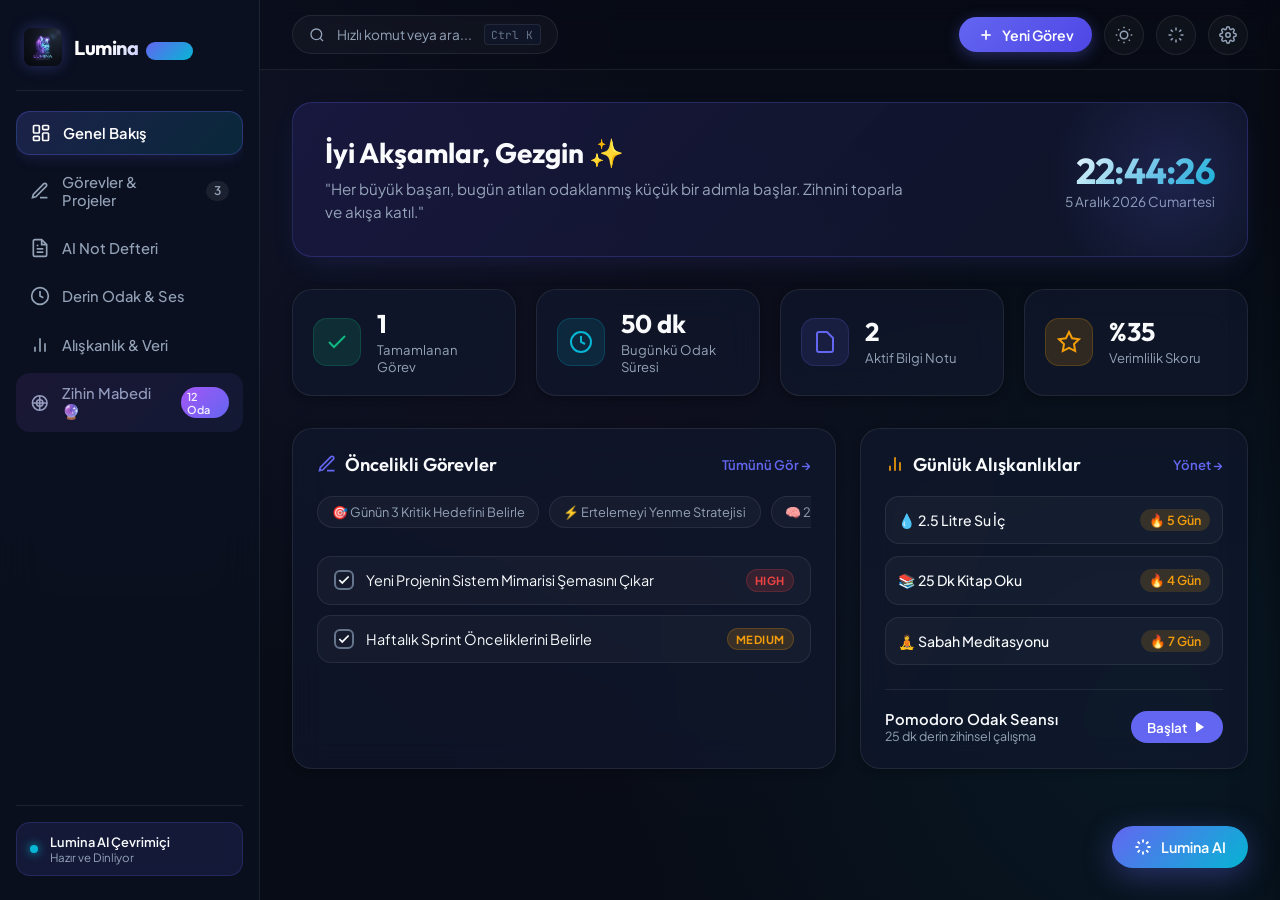
==== commit 23cc6787: "feat: Add ultimate 12-chamber Lumina Sanctum psychological and philosophical engine" ====
--- a/app/index.html
+++ b/app/index.html
@@ -55,6 +55,11 @@
           <svg viewBox="0 0 24 24" fill="none" stroke="currentColor"><path d="M18 20V10"/><path d="M12 20V4"/><path d="M6 20v-6"/></svg>
           <span>Alışkanlık & Veri</span>
         </a>
+        <a href="#sanctum" class="nav-item sanctum-nav-glow" data-view="sanctum">
+          <svg viewBox="0 0 24 24" fill="none" stroke="currentColor"><circle cx="12" cy="12" r="9"/><path d="M12 3v18"/><path d="M3 12h18"/><circle cx="12" cy="12" r="4"/></svg>
+          <span>Zihin Mabedi 🔮</span>
+          <span class="nav-badge" style="background:linear-gradient(135deg, #a855f7, #6366f1); color:#fff; font-size:0.68rem; padding:0.15rem 0.4rem;">12 Oda</span>
+        </a>
       </nav>
 
       <div class="sidebar-footer">
@@ -529,6 +534,388 @@
           </div>
         </section>
 
+        <!-- ==========================================
+             VIEW 6: SANCTUM (ZİHİN MABEDİ - 12 ODA)
+             ========================================== -->
+        <section class="view-section" id="view-sanctum">
+          <div class="page-header">
+            <div>
+              <h2 class="page-title">🔮 Zihin Mabedi (Sanctum)</h2>
+              <p class="page-subtitle">Bilinçaltı çözümleme, varoluşsal felsefe, bilişsel panzehirler ve nöro-akış laboratuvarı.</p>
+            </div>
+            <div class="sanctum-badge">
+              <span class="pulse-dot-purple"></span>
+              <span>12 Derin Oda Aktif</span>
+            </div>
+          </div>
+
+          <!-- Chamber Selector Pills (Horizontally scrollable) -->
+          <div class="sanctum-chamber-tabs" id="sanctum-chamber-tabs">
+            <button class="chamber-tab active" data-chamber="void">🌌 Kara Delik</button>
+            <button class="chamber-tab" data-chamber="alterego">🪞 Acımasız Ayna</button>
+            <button class="chamber-tab" data-chamber="multiverse">🌌 Çoklu Evren</button>
+            <button class="chamber-tab" data-chamber="council">🏛️ Kadim Konsey</button>
+            <button class="chamber-tab" data-chamber="memento">⏳ Memento Mori</button>
+            <button class="chamber-tab" data-chamber="vagus">🧘 432Hz Zen Nefesi</button>
+            <button class="chamber-tab" data-chamber="shadow">🔮 Gölge Arketipi</button>
+            <button class="chamber-tab" data-chamber="cbt">🛡️ Bilişsel Panzehir</button>
+            <button class="chamber-tab" data-chamber="dream">🌙 Rüya Laboratuvarı</button>
+            <button class="chamber-tab" data-chamber="dopamine">⚡ Dopamin Orucu</button>
+            <button class="chamber-tab" data-chamber="dilemma">⚖️ Etik İkilemler</button>
+            <button class="chamber-tab" data-chamber="neurowaves">🧠 Nöro-Dalgalar</button>
+          </div>
+
+          <!-- Chamber Panels Container -->
+          <div class="sanctum-panels-container">
+            
+            <!-- 1. THE VOID PANEL -->
+            <div class="chamber-panel active" id="chamber-panel-void">
+              <div class="glass-card sanctum-card">
+                <div class="card-header-flex">
+                  <div>
+                    <h3 class="card-title">🌌 Kara Delik (The Void)</h3>
+                    <p class="card-subtitle">Korkularını, kaygılarını ve zihinsel yüklerini yerçekimsel tekilliğe fırlat. Parçalanıp yok oluşlarını izle.</p>
+                  </div>
+                  <span class="badge-purple" id="sanctum-void-counter">Yok Edilen Yük: 0</span>
+                </div>
+
+                <div class="void-canvas-wrapper">
+                  <canvas id="sanctum-void-canvas"></canvas>
+                  <div class="void-overlay-hint">Tekillik Aktif — Madde & Düşünce Çekimi</div>
+                </div>
+
+                <div class="void-input-group">
+                  <textarea id="sanctum-void-input" class="sanctum-textarea" placeholder="Zihnini kemiren korkuyu, suçluluk duygusunu, öfkeyi ya da zihinsel yükünü buraya yaz..."></textarea>
+                  <button class="btn-void-fire" id="sanctum-void-shred-btn">
+                    <svg width="18" height="18" viewBox="0 0 24 24" fill="none" stroke="currentColor" stroke-width="2"><circle cx="12" cy="12" r="10"/><path d="m15 9-6 6"/><path d="m9 9 6 6"/></svg>
+                    <span>Boşluğa Fırlat & Yok Et</span>
+                  </button>
+                </div>
+              </div>
+            </div>
+
+            <!-- 2. THE ALTER-EGO PANEL -->
+            <div class="chamber-panel" id="chamber-panel-alterego">
+              <div class="glass-card sanctum-card">
+                <div class="card-header-flex">
+                  <div>
+                    <h3 class="card-title">🪞 Acımasız Ayna (The Alter-Ego)</h3>
+                    <p class="card-subtitle">Kibar yalanlar yok. Beyninin uydurduğu bahaneleri yaz; ikinci benliğin seni en çıplak gerçekle yüzleştirsin.</p>
+                  </div>
+                </div>
+
+                <div class="alterego-chat-area">
+                  <div class="alterego-history" id="sanctum-alterego-output">
+                    <div class="alterego-bubble intro">
+                      🪞 <em>"Bana kendini kandırmak için kullandığın bahaneyi anlat. Bakalım arkasında ne saklıyorsun..."</em>
+                    </div>
+                  </div>
+
+                  <div class="alterego-input-row">
+                    <input type="text" id="sanctum-alterego-input" class="form-input" placeholder="Ertelediğin şeyi ya da bahaneni yaz (örn: 'Çok yorgunum, yarın başlarım')">
+                    <button class="btn-primary" id="sanctum-alterego-send-btn">Yüzleş</button>
+                  </div>
+                </div>
+              </div>
+            </div>
+
+            <!-- 3. THE MULTIVERSE PANEL -->
+            <div class="chamber-panel" id="chamber-panel-multiverse">
+              <div class="glass-card sanctum-card">
+                <div class="card-header-flex">
+                  <div>
+                    <h3 class="card-title">🌌 Çoklu Evren Simülatörü (Parallel Timelines)</h3>
+                    <p class="card-subtitle">Bir kararın iki farklı yolunu simüle et: Konfor alanında kalmak vs Cesur adımı atmak.</p>
+                  </div>
+                </div>
+
+                <div class="multiverse-input-grid">
+                  <div class="form-group">
+                    <label class="form-label">Yol A (Mevcut Durum / Konfor Alanı)</label>
+                    <input type="text" id="sanctum-choice-a" class="form-input" value="Eski alışkanlıklarla devam et, risk alma">
+                  </div>
+                  <div class="form-group">
+                    <label class="form-label">Yol B (Cesur Atılım / Bilinmezlik)</label>
+                    <input type="text" id="sanctum-choice-b" class="form-input" value="Korkularıma rağmen o projeyi başlat ve disipline gir">
+                  </div>
+                </div>
+
+                <button class="btn-primary" id="sanctum-multiverse-btn" style="margin-bottom: 1.5rem;">
+                  <span>⚡ 10 Yıllık Zaman Çizgilerini Simüle Et</span>
+                </button>
+
+                <div class="multiverse-results-grid" id="sanctum-multiverse-output" style="display:none;">
+                  <!-- Dynamically rendered -->
+                </div>
+              </div>
+            </div>
+
+            <!-- 4. THE PHILOSOPHICAL COUNCIL PANEL -->
+            <div class="chamber-panel" id="chamber-panel-council">
+              <div class="glass-card sanctum-card">
+                <div class="card-header-flex">
+                  <div>
+                    <h3 class="card-title">🏛️ Kadim Konsey (The Philosophical Council)</h3>
+                    <p class="card-subtitle">Tarihin en bilge 6 zihni (Marcus Aurelius, Nietzsche, Seneca, Sokrates, Schopenhauer, Lao Tzu) krizini inceliyor.</p>
+                  </div>
+                </div>
+
+                <div class="council-query-box">
+                  <input type="text" id="sanctum-council-input" class="form-input" placeholder="Konseye danışmak istediğin konuyu veya krizini yaz... (örn: 'Sürekli onaylanma ihtiyacı duyuyorum')">
+                  <button class="btn-primary" id="sanctum-council-ask-btn">Konseyi Topla</button>
+                </div>
+
+                <div class="council-cards-grid" id="sanctum-council-cards">
+                  <!-- Dynamically populated with philosopher verdicts -->
+                </div>
+              </div>
+            </div>
+
+            <!-- 5. MEMENTO MORI PANEL -->
+            <div class="chamber-panel" id="chamber-panel-memento">
+              <div class="glass-card sanctum-card">
+                <div class="card-header-flex">
+                  <div>
+                    <h3 class="card-title">⏳ Memento Mori (Yaşam Izgarası)</h3>
+                    <p class="card-subtitle">Ortalama 80 yıllık bir ömürde 4.160 hafta vardır. Zamanını nasıl harcadığını gör.</p>
+                  </div>
+                </div>
+
+                <div class="memento-controls">
+                  <div style="display:flex; align-items:center; gap:0.75rem;">
+                    <label class="form-label" style="margin:0;">Şu Anki Yaşınız:</label>
+                    <input type="number" id="sanctum-memento-age" class="form-input" style="width:90px;" min="1" max="100" value="23">
+                    <button class="btn-secondary" id="sanctum-memento-calc-btn">Hesapla</button>
+                  </div>
+                </div>
+
+                <div class="memento-stats-strip" id="sanctum-memento-stats">
+                  <!-- Populated by JS -->
+                </div>
+
+                <div class="memento-weeks-container">
+                  <div class="memento-weeks-legend">
+                    <span class="legend-item"><span class="legend-box lived"></span> Yaşanan Haftalar</span>
+                    <span class="legend-item"><span class="legend-box remaining"></span> Kalan Haftalar</span>
+                  </div>
+                  <div class="memento-weeks-grid" id="sanctum-memento-grid">
+                    <!-- Populated by JS -->
+                  </div>
+                </div>
+              </div>
+            </div>
+
+            <!-- 6. VAGUS 432HZ BREATHING PANEL -->
+            <div class="chamber-panel" id="chamber-panel-vagus">
+              <div class="glass-card sanctum-card" style="text-align: center;">
+                <div class="card-header-flex" style="justify-content: center; text-align: center;">
+                  <div>
+                    <h3 class="card-title">🧘 Vagus Siniri & 432Hz Zen Nefesi</h3>
+                    <p class="card-subtitle">Parasempatik sinir sistemini aktive eden polivagal nefes ritmi ve saf 432Hz rezonans tonu.</p>
+                  </div>
+                </div>
+
+                <div class="breath-mode-selector">
+                  <button class="mode-pill active" id="breath-mode-box" data-bmode="box">4-4-4-4 Kutu Nefesi (Box Breathing)</button>
+                  <button class="mode-pill" id="breath-mode-coherence" data-bmode="coherence">5-5 Kalp Tutarlılığı (Heart Coherence)</button>
+                </div>
+
+                <div class="breath-visualizer-container">
+                  <div class="breath-circle-outer">
+                    <div class="breath-circle-inner" id="sanctum-breath-orb"></div>
+                  </div>
+                  <div class="breath-phase-caption" id="sanctum-breath-text">Nefes Döngüsüne Hazırlan</div>
+                </div>
+
+                <div style="margin-top: 1.5rem;">
+                  <button class="btn-primary" id="sanctum-breath-toggle-btn">
+                    <span>Nefes Seansını Başlat (432Hz)</span>
+                  </button>
+                </div>
+              </div>
+            </div>
+
+            <!-- 7. JUNGIAN SHADOW PANEL -->
+            <div class="chamber-panel" id="chamber-panel-shadow">
+              <div class="glass-card sanctum-card">
+                <div class="card-header-flex">
+                  <div>
+                    <h3 class="card-title">🔮 Gölge Arketipi & Bilinçaltı Aynası</h3>
+                    <p class="card-subtitle">Jungian psikolojiye göre en çok tepki verdiğin şey, gölgende gizlenen kabul edilmemiş gücündür.</p>
+                  </div>
+                </div>
+
+                <div class="shadow-input-box">
+                  <label class="form-label">Şu an içinde en yoğun hissettiğin duygu veya seni en çok öfkelendiren/korkutan durum nedir?</label>
+                  <textarea id="sanctum-shadow-input" class="sanctum-textarea" placeholder="İçtenlikle yaz... (örn: 'İnsanların beni hafife almasına ve kontrolü kaybetmeye aşırı öfkeleniyorum')"></textarea>
+                  <button class="btn-primary" id="sanctum-shadow-btn">Gölgeyi Teşhis Et</button>
+                </div>
+
+                <div class="shadow-output-card" id="sanctum-shadow-output" style="display:none;">
+                  <!-- Populated by JS -->
+                </div>
+              </div>
+            </div>
+
+            <!-- 8. CBT COGNITIVE ANTIDOTE PANEL -->
+            <div class="chamber-panel" id="chamber-panel-cbt">
+              <div class="glass-card sanctum-card">
+                <div class="card-header-flex">
+                  <div>
+                    <h3 class="card-title">🛡️ Bilişsel Panzehir & Felaket Savar (CBT)</h3>
+                    <p class="card-subtitle">Bilişsel Davranışçı Terapi motoru: Zihninin ürettiği felaket senaryolarını rasyonel teste tabi tut.</p>
+                  </div>
+                </div>
+
+                <div class="cbt-input-box">
+                  <label class="form-label">Zihninde yankılanan olumsuz veya felaketleştirici düşünceyi yaz:</label>
+                  <input type="text" id="sanctum-cbt-input" class="form-input" placeholder="Örn: 'Bu sınavı/mülakatı geçemezsem bütün hayatım mahvolacak'">
+                  <button class="btn-primary" id="sanctum-cbt-btn" style="margin-top:0.75rem;">Panzehir Üret</button>
+                </div>
+
+                <div class="cbt-output-card" id="sanctum-cbt-output" style="display:none;">
+                  <!-- Populated by JS -->
+                </div>
+              </div>
+            </div>
+
+            <!-- 9. DREAM LABORATORY PANEL -->
+            <div class="chamber-panel" id="chamber-panel-dream">
+              <div class="glass-card sanctum-card">
+                <div class="card-header-flex">
+                  <div>
+                    <h3 class="card-title">🌙 Rüya Laboratuvarı & Bilinçaltı Kod Çözücü</h3>
+                    <p class="card-subtitle">Rüyalarını kaydet. Jungian ve Freudian sembol motoru bilinçaltının uyanık hayatına mesajını çözsün.</p>
+                  </div>
+                </div>
+
+                <div class="dream-input-box">
+                  <textarea id="sanctum-dream-input" class="sanctum-textarea" placeholder="Gördüğün rüyayı detaylarıyla anlat (örn: 'Yüksek bir kulenin tepesinden okyanusa doğru uçuyordum ama kanatlarım zayıflıyordu...')"></textarea>
+                  <button class="btn-primary" id="sanctum-dream-btn">Sembolleri & Mesajı Çöz</button>
+                </div>
+
+                <div class="dream-result-card" id="sanctum-dream-output" style="display:none;">
+                  <!-- Populated by JS -->
+                </div>
+
+                <div class="dream-history-section" style="margin-top:2rem;">
+                  <h4 style="font-size:0.95rem; font-weight:700; color:var(--text-main); margin-bottom:0.75rem;">📖 Kayıtlı Rüyalarım & Bilinçaltı Arşivi</h4>
+                  <div class="dream-history-list" id="sanctum-dream-history">
+                    <!-- Populated by JS -->
+                  </div>
+                </div>
+              </div>
+            </div>
+
+            <!-- 10. NEUROCHEMICAL DOPAMINE FAST PANEL -->
+            <div class="chamber-panel" id="chamber-panel-dopamine">
+              <div class="glass-card sanctum-card">
+                <div class="card-header-flex">
+                  <div>
+                    <h3 class="card-title">⚡ Nörokimyasal Dopamin Orucu & Dürtü Sörfü</h3>
+                    <p class="card-subtitle">Aşırı uyarılmış dopamin reseptörlerini sıfırla. 90 saniyelik dürtü dalgası protokolü ve Brown Noise duyusal sessizlik.</p>
+                  </div>
+                </div>
+
+                <div class="dopamine-target-row">
+                  <span style="font-size:0.85rem; color:var(--text-muted);">Hedef Oruç Süresi:</span>
+                  <button class="mode-pill active fast-pill" data-fast-hours="2">2 Saat (Hızlı Reset)</button>
+                  <button class="mode-pill fast-pill" data-fast-hours="6">6 Saat (Derin Odak)</button>
+                  <button class="mode-pill fast-pill" data-fast-hours="24">24 Saat (Nöral Yenilenme)</button>
+                  <button class="btn-secondary" id="sanctum-fast-start-btn">Orucu Başlat</button>
+                </div>
+
+                <div class="dopamine-monitor-box">
+                  <div class="fast-timer-large" id="sanctum-fast-timer-display">02:00:00</div>
+                  <div class="fast-progress-track">
+                    <div class="fast-progress-fill" id="sanctum-fast-progress-bar" style="width: 0%;"></div>
+                  </div>
+                  <div class="fast-status-label" id="sanctum-fast-status-label">Prefrontal Korteks Dinlenmede</div>
+                </div>
+
+                <div class="dopamine-tools-grid">
+                  <div class="tool-card">
+                    <h4>🏄 Dürtü Sörfü (Urge Surfing - 90 sn)</h4>
+                    <p>Telefona veya dikkat dağıtıcıya uzanma arzusu 90 saniyede zirve yapar ve söner. Dalganın üzerinde sörf yap.</p>
+                    <button class="btn-primary" id="sanctum-urge-btn">Dürtü Sörfünü Başlat (90 sn)</button>
+                    <div id="sanctum-urge-countdown" style="margin-top:0.5rem; font-weight:700; color:var(--warning); display:none;">Kalan: 90 sn</div>
+                  </div>
+
+                  <div class="tool-card">
+                    <h4>🎧 Brown Noise (Duyusal Sessizlik)</h4>
+                    <p>Düşük frekanslı kahverengi gürültü beynin gevezelik eden Default Mode Network'ünü susturur.</p>
+                    <button class="btn-secondary" id="sanctum-brown-btn">Brown Noise Başlat</button>
+                  </div>
+                </div>
+              </div>
+            </div>
+
+            <!-- 11. MORAL DILEMMAS PANEL -->
+            <div class="chamber-panel" id="chamber-panel-dilemma">
+              <div class="glass-card sanctum-card">
+                <div class="card-header-flex">
+                  <div>
+                    <h3 class="card-title">⚖️ Etik Çıkmazlar & Felsefi DNA Testi</h3>
+                    <p class="card-subtitle">Tarihin en zorlu etik ikilemleriyle yüzleş ve felsefi karakter haritanı ortaya çıkar.</p>
+                  </div>
+                </div>
+
+                <div class="dilemmas-container" id="sanctum-dilemmas-list">
+                  <!-- Dynamically populated dilemma cards -->
+                </div>
+
+                <div class="dna-result-card" id="sanctum-dna-output">
+                  <!-- Dynamically populated Philosophical DNA -->
+                </div>
+              </div>
+            </div>
+
+            <!-- 12. NEURO-WAVES BINAURAL PANEL -->
+            <div class="chamber-panel" id="chamber-panel-neurowaves">
+              <div class="glass-card sanctum-card">
+                <div class="card-header-flex">
+                  <div>
+                    <h3 class="card-title">🧠 Nöro-Dalgalar & Binaural Beyin Frekansları</h3>
+                    <p class="card-subtitle">Kulaklıkla dinlendiğinde iki kulak arasındaki frekans farkı beynini istenen bilinç dalgasına kilitler.</p>
+                  </div>
+                </div>
+
+                <div class="neuro-presets-grid" id="sanctum-wave-presets">
+                  <button class="wave-preset-btn" data-carrier="200" data-beat="40">
+                    <span class="wave-name">⚡ Gamma (40 Hz)</span>
+                    <span class="wave-desc">Hiperfokus & Yoğun Problem Çözme</span>
+                  </button>
+                  <button class="wave-preset-btn" data-carrier="200" data-beat="20">
+                    <span class="wave-name">🎯 Beta (20 Hz)</span>
+                    <span class="wave-desc">Aktif Analiz, Mantık & Çeviklik</span>
+                  </button>
+                  <button class="wave-preset-btn active" data-carrier="200" data-beat="10">
+                    <span class="wave-name">🌊 Alpha (10 Hz)</span>
+                    <span class="wave-desc">Akış Hali (Flow State) & Zihinsel Dinginlik</span>
+                  </button>
+                  <button class="wave-preset-btn" data-carrier="200" data-beat="6">
+                    <span class="wave-name">✨ Theta (6 Hz)</span>
+                    <span class="wave-desc">Derin Yaratıcılık, Sezgi & İçgörü</span>
+                  </button>
+                  <button class="wave-preset-btn" data-carrier="150" data-beat="2">
+                    <span class="wave-name">🌑 Delta (2 Hz)</span>
+                    <span class="wave-desc">Bilinçaltı Dinlenmesi & Nöral Onarım</span>
+                  </button>
+                </div>
+
+                <div class="neuro-controls-box">
+                  <div class="neuro-status" id="sanctum-binaural-status">Frekans: Kapalı (Kulaklık Tavsiye Edilir)</div>
+                  <div style="display:flex; justify-content:center; gap:1rem; margin-top:1rem;">
+                    <button class="btn-primary" id="sanctum-binaural-play-btn">Frekansı Başlat</button>
+                    <button class="btn-secondary" id="sanctum-binaural-stop-btn">Durdur</button>
+                  </div>
+                </div>
+              </div>
+            </div>
+
+          </div>
+        </section>
+
       </div>
     </main>
   </div>
@@ -659,6 +1046,7 @@
   <script src="js/audio.js"></script>
   <script src="js/storage.js"></script>
   <script src="js/ai-service.js"></script>
+  <script src="js/sanctum.js"></script>
   <script src="js/app.js"></script>
   <script>
     if ('serviceWorker' in navigator) {
--- a/app/css/style.css
+++ b/app/css/style.css
@@ -2164,3 +2164,631 @@
     width: 100vw;
   }
 }
+
+/* ==========================================================================
+   LUMINA SANCTUM (ZİHİN MABEDİ) STYLES
+   ========================================================================== */
+
+/* Nav Glow */
+.sanctum-nav-glow {
+  position: relative;
+  overflow: hidden;
+}
+.sanctum-nav-glow::before {
+  content: '';
+  position: absolute;
+  top: 0; left: 0; right: 0; bottom: 0;
+  background: linear-gradient(135deg, rgba(168, 85, 247, 0.12), rgba(99, 102, 241, 0.12));
+  opacity: 0.8;
+  pointer-events: none;
+}
+
+/* Sanctum Badge */
+.sanctum-badge {
+  display: flex;
+  align-items: center;
+  gap: 0.5rem;
+  padding: 0.35rem 0.85rem;
+  background: rgba(168, 85, 247, 0.15);
+  border: 1px solid rgba(168, 85, 247, 0.3);
+  border-radius: var(--radius-full);
+  font-size: 0.8rem;
+  font-weight: 600;
+  color: #c084fc;
+}
+
+.pulse-dot-purple {
+  width: 8px;
+  height: 8px;
+  background: #a855f7;
+  border-radius: 50%;
+  box-shadow: 0 0 10px #a855f7;
+  animation: pulsePurple 2s infinite ease-in-out;
+}
+
+@keyframes pulsePurple {
+  0%, 100% { transform: scale(1); opacity: 1; }
+  50% { transform: scale(1.4); opacity: 0.6; }
+}
+
+/* Chamber Horizontal Tabs */
+.sanctum-chamber-tabs {
+  display: flex;
+  gap: 0.5rem;
+  overflow-x: auto;
+  padding-bottom: 0.75rem;
+  margin-bottom: 1.5rem;
+  scrollbar-width: thin;
+  scrollbar-color: rgba(168, 85, 247, 0.3) transparent;
+}
+.sanctum-chamber-tabs::-webkit-scrollbar {
+  height: 4px;
+}
+.sanctum-chamber-tabs::-webkit-scrollbar-thumb {
+  background: rgba(168, 85, 247, 0.3);
+  border-radius: 4px;
+}
+
+.chamber-tab {
+  flex-shrink: 0;
+  display: inline-flex;
+  align-items: center;
+  gap: 0.4rem;
+  padding: 0.55rem 1rem;
+  background: var(--bg-surface);
+  border: 1px solid var(--border-subtle);
+  border-radius: var(--radius-full);
+  color: var(--text-muted);
+  font-size: 0.84rem;
+  font-weight: 600;
+  cursor: pointer;
+  transition: all var(--trans-fast);
+  white-space: nowrap;
+}
+.chamber-tab:hover {
+  background: var(--bg-surface-elevated);
+  color: var(--text-main);
+  border-color: rgba(168, 85, 247, 0.3);
+}
+.chamber-tab.active {
+  background: linear-gradient(135deg, rgba(168, 85, 247, 0.25), rgba(99, 102, 241, 0.25));
+  color: #f8fafc;
+  border-color: rgba(168, 85, 247, 0.6);
+  box-shadow: 0 0 15px rgba(168, 85, 247, 0.25);
+}
+
+/* Chamber Panels */
+.chamber-panel {
+  display: none;
+  animation: fadeInSanctum 0.3s ease-out;
+}
+.chamber-panel.active {
+  display: block;
+}
+
+@keyframes fadeInSanctum {
+  from { opacity: 0; transform: translateY(6px); }
+  to { opacity: 1; transform: translateY(0); }
+}
+
+.sanctum-card {
+  border-color: rgba(168, 85, 247, 0.2);
+  background: linear-gradient(180deg, rgba(18, 26, 47, 0.75) 0%, rgba(13, 19, 36, 0.85) 100%);
+}
+
+/* 1. Void Canvas */
+.void-canvas-wrapper {
+  position: relative;
+  width: 100%;
+  height: 400px;
+  background: #040711;
+  border: 1px solid rgba(168, 85, 247, 0.3);
+  border-radius: var(--radius-lg);
+  overflow: hidden;
+  margin-bottom: 1.25rem;
+}
+#sanctum-void-canvas {
+  width: 100%;
+  height: 100%;
+  display: block;
+  cursor: crosshair;
+}
+.void-overlay-hint {
+  position: absolute;
+  top: 12px;
+  left: 12px;
+  padding: 0.3rem 0.75rem;
+  background: rgba(0, 0, 0, 0.6);
+  border: 1px solid rgba(168, 85, 247, 0.4);
+  border-radius: var(--radius-full);
+  font-size: 0.75rem;
+  color: #c084fc;
+  backdrop-filter: blur(8px);
+}
+
+.void-input-group {
+  display: flex;
+  flex-direction: column;
+  gap: 0.85rem;
+}
+.sanctum-textarea {
+  width: 100%;
+  min-height: 85px;
+  padding: 0.85rem 1rem;
+  background: rgba(10, 15, 29, 0.8);
+  border: 1px solid var(--border-subtle);
+  border-radius: var(--radius-md);
+  color: var(--text-main);
+  font-family: var(--font-body);
+  font-size: 0.9rem;
+  resize: vertical;
+  transition: all var(--trans-fast);
+}
+.sanctum-textarea:focus {
+  outline: none;
+  border-color: #a855f7;
+  box-shadow: 0 0 12px rgba(168, 85, 247, 0.3);
+}
+
+.btn-void-fire {
+  align-self: flex-start;
+  display: inline-flex;
+  align-items: center;
+  gap: 0.5rem;
+  padding: 0.65rem 1.4rem;
+  background: linear-gradient(135deg, #7c3aed, #db2777);
+  border: none;
+  border-radius: var(--radius-md);
+  color: #fff;
+  font-weight: 600;
+  font-size: 0.9rem;
+  cursor: pointer;
+  transition: all var(--trans-fast);
+  box-shadow: 0 4px 16px rgba(124, 58, 237, 0.35);
+}
+.btn-void-fire:hover {
+  transform: translateY(-2px);
+  box-shadow: 0 6px 22px rgba(219, 39, 119, 0.45);
+}
+
+/* 2. Alter-Ego */
+.alterego-chat-area {
+  display: flex;
+  flex-direction: column;
+  gap: 1rem;
+}
+.alterego-history {
+  min-height: 180px;
+  max-height: 380px;
+  overflow-y: auto;
+  padding: 1rem;
+  background: rgba(10, 14, 26, 0.7);
+  border: 1px solid var(--border-subtle);
+  border-radius: var(--radius-lg);
+  display: flex;
+  flex-direction: column;
+  gap: 0.85rem;
+}
+.alterego-bubble {
+  padding: 0.85rem 1.15rem;
+  border-radius: var(--radius-md);
+  font-size: 0.92rem;
+  line-height: 1.55;
+}
+.alterego-bubble.intro {
+  background: rgba(168, 85, 247, 0.1);
+  border-left: 3px solid #a855f7;
+  color: #d8b4fe;
+}
+.alterego-bubble.user {
+  align-self: flex-end;
+  background: rgba(99, 102, 241, 0.2);
+  border-right: 3px solid #6366f1;
+  color: var(--text-main);
+  max-width: 85%;
+}
+.alterego-bubble.ego {
+  align-self: flex-start;
+  background: rgba(225, 29, 72, 0.12);
+  border-left: 3px solid #f43f5e;
+  color: #fecdd3;
+  max-width: 90%;
+  white-space: pre-line;
+}
+.alterego-input-row {
+  display: flex;
+  gap: 0.65rem;
+}
+
+/* 3. Multiverse */
+.multiverse-input-grid {
+  display: grid;
+  grid-template-columns: 1fr 1fr;
+  gap: 1rem;
+  margin-bottom: 1rem;
+}
+.multiverse-results-grid {
+  display: grid;
+  grid-template-columns: 1fr 1fr;
+  gap: 1.25rem;
+}
+.multiverse-card {
+  padding: 1.25rem;
+  border-radius: var(--radius-lg);
+  background: rgba(15, 23, 42, 0.65);
+  border: 1px solid var(--border-subtle);
+}
+.multiverse-card.branch-a {
+  border-color: rgba(245, 158, 11, 0.3);
+}
+.multiverse-card.branch-b {
+  border-color: rgba(6, 182, 212, 0.4);
+}
+.multiverse-year-step {
+  margin-top: 0.85rem;
+  padding: 0.75rem;
+  background: rgba(255, 255, 255, 0.03);
+  border-radius: var(--radius-sm);
+  font-size: 0.86rem;
+  line-height: 1.5;
+}
+
+/* 4. Council */
+.council-query-box {
+  display: flex;
+  gap: 0.65rem;
+  margin-bottom: 1.5rem;
+}
+.council-cards-grid {
+  display: grid;
+  grid-template-columns: repeat(auto-fill, minmax(280px, 1fr));
+  gap: 1rem;
+}
+.philosopher-card {
+  padding: 1.15rem;
+  background: rgba(15, 23, 42, 0.6);
+  border: 1px solid var(--border-subtle);
+  border-radius: var(--radius-lg);
+  transition: all var(--trans-fast);
+}
+.philosopher-card:hover {
+  transform: translateY(-3px);
+  border-color: rgba(168, 85, 247, 0.4);
+  box-shadow: 0 8px 24px rgba(0, 0, 0, 0.35);
+}
+.philosopher-header {
+  display: flex;
+  justify-content: space-between;
+  align-items: flex-start;
+  margin-bottom: 0.75rem;
+}
+.phil-name {
+  font-weight: 700;
+  font-size: 1rem;
+  color: var(--text-main);
+}
+.phil-school {
+  font-size: 0.75rem;
+  color: var(--secondary);
+}
+.phil-badge {
+  font-size: 0.68rem;
+  padding: 0.15rem 0.45rem;
+  border-radius: var(--radius-full);
+  background: rgba(168, 85, 247, 0.15);
+  color: #c084fc;
+}
+.phil-quote {
+  font-style: italic;
+  font-size: 0.82rem;
+  color: var(--text-muted);
+  border-left: 2px solid var(--secondary);
+  padding-left: 0.6rem;
+  margin-bottom: 0.75rem;
+}
+.phil-verdict {
+  font-size: 0.86rem;
+  color: var(--text-main);
+  background: rgba(255, 255, 255, 0.03);
+  padding: 0.6rem;
+  border-radius: var(--radius-sm);
+  line-height: 1.45;
+}
+
+/* 5. Memento Mori */
+.memento-controls {
+  margin-bottom: 1.25rem;
+}
+.memento-stats-strip {
+  display: grid;
+  grid-template-columns: repeat(auto-fit, minmax(140px, 1fr));
+  gap: 1rem;
+  margin-bottom: 1.25rem;
+}
+.memento-stat-box {
+  padding: 0.85rem;
+  background: rgba(15, 23, 42, 0.6);
+  border: 1px solid var(--border-subtle);
+  border-radius: var(--radius-md);
+  text-align: center;
+}
+.memento-stat-num {
+  font-size: 1.6rem;
+  font-weight: 800;
+  color: #06b6d4;
+  font-family: var(--font-heading);
+}
+.memento-stat-lbl {
+  font-size: 0.75rem;
+  color: var(--text-muted);
+}
+.memento-weeks-container {
+  padding: 1rem;
+  background: rgba(6, 9, 18, 0.75);
+  border-radius: var(--radius-lg);
+  border: 1px solid var(--border-subtle);
+}
+.memento-weeks-legend {
+  display: flex;
+  gap: 1.5rem;
+  margin-bottom: 0.85rem;
+  font-size: 0.8rem;
+  color: var(--text-muted);
+}
+.legend-item {
+  display: flex;
+  align-items: center;
+  gap: 0.4rem;
+}
+.legend-box {
+  width: 10px;
+  height: 10px;
+  border-radius: 2px;
+}
+.legend-box.lived { background: #475569; }
+.legend-box.remaining { background: #06b6d4; box-shadow: 0 0 4px #06b6d4; }
+.memento-weeks-grid {
+  display: grid;
+  grid-template-columns: repeat(52, 1fr);
+  gap: 2.5px;
+  max-height: 320px;
+  overflow-y: auto;
+  padding: 4px;
+}
+.week-dot {
+  width: 100%;
+  aspect-ratio: 1;
+  border-radius: 1.5px;
+}
+.week-dot.lived { background: #334155; }
+.week-dot.remaining { background: rgba(6, 182, 212, 0.75); }
+
+/* 6. Vagus Breathing */
+.breath-mode-selector {
+  display: flex;
+  justify-content: center;
+  gap: 0.65rem;
+  margin-bottom: 2rem;
+}
+.mode-pill {
+  padding: 0.45rem 1rem;
+  background: var(--bg-surface);
+  border: 1px solid var(--border-subtle);
+  border-radius: var(--radius-full);
+  color: var(--text-muted);
+  font-size: 0.82rem;
+  font-weight: 600;
+  cursor: pointer;
+  transition: all var(--trans-fast);
+}
+.mode-pill.active {
+  background: rgba(6, 182, 212, 0.2);
+  border-color: #06b6d4;
+  color: #fff;
+}
+.breath-visualizer-container {
+  display: flex;
+  flex-direction: column;
+  align-items: center;
+  justify-content: center;
+  min-height: 280px;
+}
+.breath-circle-outer {
+  width: 200px;
+  height: 200px;
+  border-radius: 50%;
+  border: 2px dashed rgba(6, 182, 212, 0.3);
+  display: flex;
+  align-items: center;
+  justify-content: center;
+  position: relative;
+}
+.breath-circle-inner {
+  width: 120px;
+  height: 120px;
+  border-radius: 50%;
+  background: radial-gradient(circle, #06b6d4 0%, #6366f1 70%, transparent 100%);
+  box-shadow: 0 0 35px rgba(6, 182, 212, 0.5);
+  transform: scale(1.0);
+  transition: transform 4s cubic-bezier(0.4, 0, 0.2, 1);
+}
+.breath-phase-caption {
+  margin-top: 1.5rem;
+  font-size: 1.25rem;
+  font-weight: 700;
+  color: var(--text-main);
+  letter-spacing: 0.5px;
+}
+
+/* 7. Shadow & CBT & Dream Output Cards */
+.shadow-output-card, .cbt-output-card, .dream-result-card, .dna-result-card {
+  margin-top: 1.25rem;
+  padding: 1.25rem;
+  background: rgba(15, 23, 42, 0.7);
+  border: 1px solid rgba(168, 85, 247, 0.35);
+  border-radius: var(--radius-lg);
+  line-height: 1.55;
+}
+
+/* 10. Dopamine Orucu */
+.dopamine-target-row {
+  display: flex;
+  align-items: center;
+  gap: 0.65rem;
+  flex-wrap: wrap;
+  margin-bottom: 1.5rem;
+}
+.dopamine-monitor-box {
+  text-align: center;
+  padding: 1.75rem;
+  background: rgba(6, 9, 18, 0.7);
+  border: 1px solid var(--border-subtle);
+  border-radius: var(--radius-lg);
+  margin-bottom: 1.5rem;
+}
+.fast-timer-large {
+  font-size: 3.5rem;
+  font-weight: 800;
+  font-family: var(--font-heading);
+  letter-spacing: 2px;
+  color: #10b981;
+}
+.fast-progress-track {
+  width: 100%;
+  height: 8px;
+  background: rgba(255, 255, 255, 0.08);
+  border-radius: 4px;
+  overflow: hidden;
+  margin: 1rem 0 0.5rem;
+}
+.fast-progress-fill {
+  height: 100%;
+  background: linear-gradient(90deg, #10b981, #06b6d4);
+  transition: width 0.4s ease;
+}
+.fast-status-label {
+  font-size: 0.85rem;
+  color: var(--text-muted);
+}
+.dopamine-tools-grid {
+  display: grid;
+  grid-template-columns: 1fr 1fr;
+  gap: 1rem;
+}
+.tool-card {
+  padding: 1.15rem;
+  background: rgba(15, 23, 42, 0.6);
+  border: 1px solid var(--border-subtle);
+  border-radius: var(--radius-md);
+}
+.tool-card h4 {
+  font-size: 0.95rem;
+  font-weight: 700;
+  color: var(--text-main);
+  margin-bottom: 0.4rem;
+}
+.tool-card p {
+  font-size: 0.82rem;
+  color: var(--text-muted);
+  margin-bottom: 0.85rem;
+}
+
+/* 11. Dilemma Arena */
+.dilemma-card {
+  padding: 1.25rem;
+  background: rgba(15, 23, 42, 0.65);
+  border: 1px solid var(--border-subtle);
+  border-radius: var(--radius-lg);
+  margin-bottom: 1rem;
+}
+.dilemma-scenario {
+  font-size: 0.92rem;
+  line-height: 1.5;
+  color: var(--text-main);
+  margin: 0.6rem 0 1rem;
+}
+.dilemma-options-grid {
+  display: grid;
+  grid-template-columns: 1fr 1fr;
+  gap: 0.75rem;
+}
+.btn-dilemma-opt {
+  padding: 0.85rem 1rem;
+  background: rgba(255, 255, 255, 0.03);
+  border: 1px solid var(--border-subtle);
+  border-radius: var(--radius-md);
+  color: var(--text-main);
+  font-size: 0.85rem;
+  text-align: left;
+  cursor: pointer;
+  transition: all var(--trans-fast);
+}
+.btn-dilemma-opt:hover {
+  background: rgba(99, 102, 241, 0.15);
+  border-color: #6366f1;
+}
+.btn-dilemma-opt.chosen {
+  background: rgba(168, 85, 247, 0.25);
+  border-color: #a855f7;
+  box-shadow: 0 0 12px rgba(168, 85, 247, 0.2);
+}
+
+/* 12. Neuro-Waves */
+.neuro-presets-grid {
+  display: grid;
+  grid-template-columns: repeat(auto-fit, minmax(190px, 1fr));
+  gap: 0.75rem;
+  margin-bottom: 1.5rem;
+}
+.wave-preset-btn {
+  display: flex;
+  flex-direction: column;
+  padding: 1rem;
+  background: rgba(15, 23, 42, 0.6);
+  border: 1px solid var(--border-subtle);
+  border-radius: var(--radius-md);
+  text-align: left;
+  cursor: pointer;
+  transition: all var(--trans-fast);
+}
+.wave-preset-btn:hover {
+  background: rgba(255, 255, 255, 0.05);
+  border-color: #06b6d4;
+}
+.wave-preset-btn.active {
+  background: rgba(6, 182, 212, 0.15);
+  border-color: #06b6d4;
+  box-shadow: 0 0 15px rgba(6, 182, 212, 0.25);
+}
+.wave-name {
+  font-weight: 700;
+  font-size: 0.92rem;
+  color: var(--text-main);
+  margin-bottom: 0.25rem;
+}
+.wave-desc {
+  font-size: 0.75rem;
+  color: var(--text-muted);
+}
+.neuro-controls-box {
+  text-align: center;
+  padding: 1.25rem;
+  background: rgba(6, 9, 18, 0.6);
+  border-radius: var(--radius-lg);
+  border: 1px solid var(--border-subtle);
+}
+.neuro-status {
+  font-size: 0.95rem;
+  font-weight: 600;
+  color: #06b6d4;
+}
+
+@media (max-width: 768px) {
+  .multiverse-input-grid, .multiverse-results-grid, .dopamine-tools-grid, .dilemma-options-grid {
+    grid-template-columns: 1fr;
+  }
+  .void-canvas-wrapper {
+    height: 320px;
+  }
+}
+
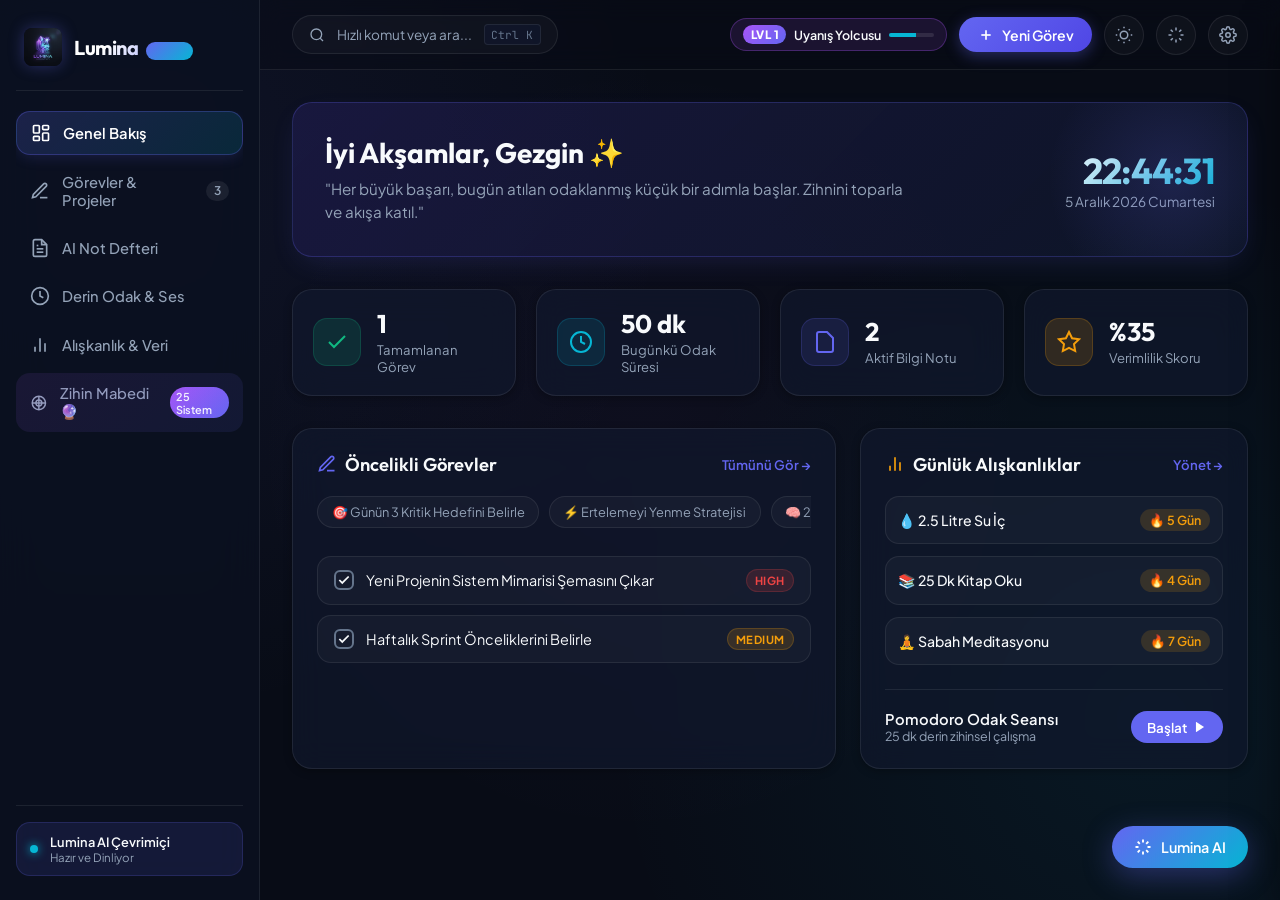
==== commit ad5237df: "feat: implement 25 Sanctum Mind Chambers and RPG Gamification Engine" ====
--- a/app/index.html
+++ b/app/index.html
@@ -58,7 +58,7 @@
         <a href="#sanctum" class="nav-item sanctum-nav-glow" data-view="sanctum">
           <svg viewBox="0 0 24 24" fill="none" stroke="currentColor"><circle cx="12" cy="12" r="9"/><path d="M12 3v18"/><path d="M3 12h18"/><circle cx="12" cy="12" r="4"/></svg>
           <span>Zihin Mabedi 🔮</span>
-          <span class="nav-badge" style="background:linear-gradient(135deg, #a855f7, #6366f1); color:#fff; font-size:0.68rem; padding:0.15rem 0.4rem;">12 Oda</span>
+          <span class="nav-badge" style="background:linear-gradient(135deg, #a855f7, #6366f1); color:#fff; font-size:0.68rem; padding:0.15rem 0.4rem;">25 Sistem</span>
         </a>
       </nav>
 
@@ -101,6 +101,13 @@
         </div>
 
         <div class="topbar-right">
+          <!-- RPG Level Mini Pill -->
+          <div class="rpg-topbar-pill" id="topbar-rpg-pill" title="Karakter Seviyeniz ve XP Durumu (Tıkla)">
+            <span class="rpg-level-tag" id="rpg-topbar-level">LVL 1</span>
+            <span class="rpg-title-tag" id="rpg-topbar-title">Uyanış Yolcusu</span>
+            <div class="rpg-mini-xp-bar"><div class="rpg-mini-xp-fill" id="rpg-topbar-xp-fill" style="width: 45%;"></div></div>
+          </div>
+
           <button class="quick-action-btn" id="quick-new-task-btn">
             <svg width="16" height="16" viewBox="0 0 24 24" fill="none" stroke="currentColor" stroke-width="2.5"><line x1="12" y1="5" x2="12" y2="19"/><line x1="5" y1="12" x2="19" y2="12"/></svg>
             <span>Yeni Görev</span>
@@ -545,7 +552,7 @@
             </div>
             <div class="sanctum-badge">
               <span class="pulse-dot-purple"></span>
-              <span>12 Derin Oda Aktif</span>
+              <span>25 Derin Sistem & Zihin Odası Aktif</span>
             </div>
           </div>
 
@@ -563,6 +570,19 @@
             <button class="chamber-tab" data-chamber="dopamine">⚡ Dopamin Orucu</button>
             <button class="chamber-tab" data-chamber="dilemma">⚖️ Etik İkilemler</button>
             <button class="chamber-tab" data-chamber="neurowaves">🧠 Nöro-Dalgalar</button>
+            <button class="chamber-tab" data-chamber="rpg">🎮 Karakter & RPG</button>
+            <button class="chamber-tab" data-chamber="circadian">🧬 Biyolojik Saat</button>
+            <button class="chamber-tab" data-chamber="models">🧩 Zihinsel Modeller</button>
+            <button class="chamber-tab" data-chamber="dichotomy">🏛️ Kontrol İkiliği</button>
+            <button class="chamber-tab" data-chamber="cosmic">🌌 Kozmik Perspektif</button>
+            <button class="chamber-tab" data-chamber="capsule">📜 Zaman Kapsülü</button>
+            <button class="chamber-tab" data-chamber="socratic">🗣️ Sokratik Diyalog</button>
+            <button class="chamber-tab" data-chamber="stoic">🌅 Sabah & Akşam Ritüeli</button>
+            <button class="chamber-tab" data-chamber="radar">🎯 Arketip Radarı</button>
+            <button class="chamber-tab" data-chamber="quantum">⚛️ Kuantum Karar</button>
+            <button class="chamber-tab" data-chamber="kaizen">📈 Kaizen %1</button>
+            <button class="chamber-tab" data-chamber="solfeggio">🎵 528Hz Biyo-Akort</button>
+            <button class="chamber-tab" data-chamber="oracle">🔮 Delphi Kahini</button>
           </div>
 
           <!-- Chamber Panels Container -->
@@ -909,6 +929,512 @@
                     <button class="btn-primary" id="sanctum-binaural-play-btn">Frekansı Başlat</button>
                     <button class="btn-secondary" id="sanctum-binaural-stop-btn">Durdur</button>
                   </div>
+                </div>
+              </div>
+            </div>
+
+            <!-- 13. RPG CHARACTER & LEVEL PANEL -->
+            <div class="chamber-panel" id="chamber-panel-rpg">
+              <div class="glass-card sanctum-card">
+                <div class="card-header-flex">
+                  <div>
+                    <h3 class="card-title">🎮 Zihinsel Karakter & RPG Seviye Sistemi</h3>
+                    <p class="card-subtitle">Hayat bir RPG oyunudur. Görevler, odaklanma ve disiplin karakterini güçlendirir.</p>
+                  </div>
+                  <span class="badge-purple" id="rpg-profile-title-badge">Uyanış Yolcusu</span>
+                </div>
+
+                <div class="rpg-dashboard-card">
+                  <div class="rpg-header-row">
+                    <div class="rpg-big-level" id="rpg-panel-level">LVL 1</div>
+                    <div style="flex:1;">
+                      <div style="display:flex; justify-content:space-between; margin-bottom:0.35rem; font-size:0.85rem;">
+                        <span id="rpg-panel-title" style="font-weight:700; color:var(--text-main);">Uyanış Yolcusu</span>
+                        <span id="rpg-panel-xp-text" style="color:var(--secondary); font-weight:600;">45 / 75 XP</span>
+                      </div>
+                      <div class="fast-progress-track">
+                        <div class="fast-progress-fill" id="rpg-panel-xp-bar" style="width: 60%; background: linear-gradient(90deg, #a855f7, #06b6d4);"></div>
+                      </div>
+                    </div>
+                  </div>
+
+                  <div class="rpg-attributes-grid" id="rpg-attributes-grid">
+                    <div class="rpg-attr-card">
+                      <div class="attr-icon">⚔️</div>
+                      <div class="attr-val" id="rpg-stat-willpower">12</div>
+                      <div class="attr-name">İrade (Willpower)</div>
+                      <div class="attr-sub">Görevler & Oruç</div>
+                    </div>
+                    <div class="rpg-attr-card">
+                      <div class="attr-icon">🧠</div>
+                      <div class="attr-val" id="rpg-stat-intellect">18</div>
+                      <div class="attr-name">Zeka & Odak</div>
+                      <div class="attr-sub">Pomodoro & Notlar</div>
+                    </div>
+                    <div class="rpg-attr-card">
+                      <div class="attr-icon">🧘</div>
+                      <div class="attr-val" id="rpg-stat-mindfulness">15</div>
+                      <div class="attr-name">Ruh & Denge</div>
+                      <div class="attr-sub">Nefes & Memento</div>
+                    </div>
+                    <div class="rpg-attr-card">
+                      <div class="attr-icon">⚡</div>
+                      <div class="attr-val" id="rpg-stat-vitality">10</div>
+                      <div class="attr-name">Vitalite (Süreklilik)</div>
+                      <div class="attr-sub">Alışkanlık Serisi</div>
+                    </div>
+                  </div>
+                </div>
+              </div>
+            </div>
+
+            <!-- 14. CIRCADIAN NEURO-CLOCK PANEL -->
+            <div class="chamber-panel" id="chamber-panel-circadian">
+              <div class="glass-card sanctum-card">
+                <div class="card-header-flex">
+                  <div>
+                    <h3 class="card-title">🧬 Sirkadiyen Ritim & Biyolojik Saat Laboratuvarı</h3>
+                    <p class="card-subtitle">Biyolojinle savaşma, onunla ak. Kronotipini seç ve günün nörokimyasal eğrisini takip et.</p>
+                  </div>
+                </div>
+
+                <div class="chronotype-selector-row" id="sanctum-chronotype-buttons">
+                  <button class="chrono-pill active" data-chrono="bear">🐻 Ayı (Bear - Dengeli Ritim)</button>
+                  <button class="chrono-pill" data-chrono="lion">🦁 Aslan (Lion - Erken Kalkan)</button>
+                  <button class="chrono-pill" data-chrono="wolf">🐺 Kurt (Wolf - Gece Kuşu)</button>
+                  <button class="chrono-pill" data-chrono="dolphin">🐬 Yunus (Dolphin - Hassas)</button>
+                </div>
+
+                <div class="circadian-live-card" id="sanctum-circadian-live">
+                  <div class="card-header-flex">
+                    <h4 id="circadian-phase-title" style="color:#06b6d4; font-weight:700;">🌅 Yükleniyor...</h4>
+                    <span id="circadian-dopamine-badge" class="badge-purple">Dopamin Seviyesi: %75</span>
+                  </div>
+                  <p id="circadian-phase-desc" style="font-size:0.9rem; color:var(--text-main); margin-top:0.5rem;"></p>
+                </div>
+
+                <div class="circadian-tools-row" style="display:grid; grid-template-columns:1fr 1fr; gap:1rem; margin-top:1rem;">
+                  <div class="tool-card">
+                    <h4>☕ Kafein Kesilme Saati (Adenozin Koruması)</h4>
+                    <p>Uykudan 9 saat önce kafein kesilmezse NREM uykusu %30 azalır.</p>
+                    <div id="caffeine-cutoff-display" style="font-weight:700; color:#f59e0b; font-size:1.1rem;">Son Kahve Saatiniz: 14:30</div>
+                  </div>
+                  <div class="tool-card">
+                    <h4>🎯 Zirve Derin Çalışma Penceresi</h4>
+                    <p>Prefrontal korteksin en yüksek verim sağladığı altın saatler.</p>
+                    <div id="peak-focus-display" style="font-weight:700; color:#10b981; font-size:1.1rem;">10:00 - 14:00</div>
+                  </div>
+                </div>
+              </div>
+            </div>
+
+            <!-- 15. MENTAL MODELS PANEL -->
+            <div class="chamber-panel" id="chamber-panel-models">
+              <div class="glass-card sanctum-card">
+                <div class="card-header-flex">
+                  <div>
+                    <h3 class="card-title">🧩 Zihinsel Modeller & Karar Matrisi</h3>
+                    <p class="card-subtitle">Dünyanın en zeki düşünürlerinin kullandığı 4 temel zihinsel modelle herhangi bir problemi parçala.</p>
+                  </div>
+                </div>
+
+                <div class="models-input-row" style="margin-bottom:1.5rem;">
+                  <textarea id="sanctum-model-input" class="sanctum-textarea" placeholder="Zihnini kurcalayan stratejik bir kararı, kariyer ikilemini veya problemi buraya yaz..."></textarea>
+                  <button class="btn-primary" id="sanctum-model-btn" style="margin-top:0.75rem;">
+                    <span>4 Modeli Çalıştır & Çözümle</span>
+                  </button>
+                </div>
+
+                <div class="models-results-grid" id="sanctum-model-output" style="display:none;">
+                  <!-- Populated by JS -->
+                </div>
+              </div>
+            </div>
+
+            <!-- 16. DICHOTOMY OF CONTROL PANEL -->
+            <div class="chamber-panel" id="chamber-panel-dichotomy">
+              <div class="glass-card sanctum-card">
+                <div class="card-header-flex">
+                  <div>
+                    <h3 class="card-title">🏛️ Epiktetos'un Kontrol İkiliği Tahtası</h3>
+                    <p class="card-subtitle">"Bazı şeyler elimizdedir, bazıları ise değil." Zihnini yoran şeyleri ayrıştır ve kontrol edemediklerini buharlaştır.</p>
+                  </div>
+                  <button class="btn-void-fire" id="sanctum-dichotomy-clear-btn" style="padding:0.4rem 0.85rem; font-size:0.8rem;">
+                    <span>Dışsal Yükleri Buharlaştır 💨</span>
+                  </button>
+                </div>
+
+                <div class="dichotomy-add-row" style="display:flex; gap:0.5rem; margin-bottom:1.25rem;">
+                  <input type="text" id="sanctum-dichotomy-input" class="form-input" placeholder="Zihnini meşgul eden bir düşünceyi ekle...">
+                  <select id="sanctum-dichotomy-side" class="form-input" style="width:170px;">
+                    <option value="internal">Kontrolümde</option>
+                    <option value="external">Kontrolümde Değil</option>
+                  </select>
+                  <button class="btn-primary" id="sanctum-dichotomy-add-btn">Ekle</button>
+                </div>
+
+                <div class="dichotomy-board-grid">
+                  <div class="dichotomy-column internal">
+                    <h4 style="color:#10b981; font-weight:700; margin-bottom:0.75rem;">✅ Benim Kontrolümde (Tüm Gücünü Buraya Ver)</h4>
+                    <ul class="dichotomy-list" id="dichotomy-internal-list"></ul>
+                  </div>
+                  <div class="dichotomy-column external">
+                    <h4 style="color:#f43f5e; font-weight:700; margin-bottom:0.75rem;">❌ Asla Kontrolümde Değil (Kaygılanmayı Bırak)</h4>
+                    <ul class="dichotomy-list" id="dichotomy-external-list"></ul>
+                  </div>
+                </div>
+              </div>
+            </div>
+
+            <!-- 17. COSMIC PERSPECTIVE PANEL -->
+            <div class="chamber-panel" id="chamber-panel-cosmic">
+              <div class="glass-card sanctum-card" style="text-align: center;">
+                <div class="card-header-flex" style="justify-content:center; text-align:center;">
+                  <div>
+                    <h3 class="card-title">🌌 Kozmik Perspektif & Soluk Mavi Nokta</h3>
+                    <p class="card-subtitle">Carl Sagan ölçeği: Kaygını evrenin sonsuzluğuna doğru zoom yaparak küçült.</p>
+                  </div>
+                </div>
+
+                <div class="cosmic-slider-container" style="max-width:500px; margin:1.5rem auto;">
+                  <input type="range" id="sanctum-cosmic-slider" min="1" max="7" value="1" step="1" style="width:100%; accent-color:#a855f7;">
+                  <div style="display:flex; justify-content:space-between; font-size:0.75rem; color:var(--text-muted); margin-top:0.4rem;">
+                    <span>1. İnsan Zihni</span>
+                    <span>4. Dünya</span>
+                    <span>7. Sonsuz Evren</span>
+                  </div>
+                </div>
+
+                <div class="cosmic-display-card" id="sanctum-cosmic-card" style="max-width:600px; margin:0 auto; padding:2rem; background:rgba(4,7,17,0.85); border:1px solid rgba(168,85,247,0.3); border-radius:var(--radius-lg);">
+                  <div id="cosmic-visual" style="font-size:4rem; margin-bottom:1rem;">🧠</div>
+                  <h3 id="cosmic-title" style="color:var(--text-main); font-weight:800; font-size:1.35rem; margin-bottom:0.35rem;">Kafandaki Problem & Anlık Stres</h3>
+                  <div id="cosmic-scale" style="font-size:0.8rem; color:var(--secondary); font-family:var(--font-mono); margin-bottom:1rem;">Ölçek: 10⁰ metre</div>
+                  <p id="cosmic-quote" style="font-size:0.95rem; color:var(--text-muted); font-style:italic; line-height:1.6;">Zihnin şu an bu sorunu dünyanın en büyük felaketi gibi hissettiriyor. Bir nefes al.</p>
+                </div>
+              </div>
+            </div>
+
+            <!-- 18. TIME CAPSULE PANEL -->
+            <div class="chamber-panel" id="chamber-panel-capsule">
+              <div class="glass-card sanctum-card">
+                <div class="card-header-flex">
+                  <div>
+                    <h3 class="card-title">📜 Gelecekteki Benliğe Zaman Kapsülü</h3>
+                    <p class="card-subtitle">Bugün hissettiklerini, hedeflerini veya uyarılarını yaz. Seçtiğin tarihe kadar mühürlü kalacaktır.</p>
+                  </div>
+                </div>
+
+                <div class="capsule-form-grid" style="display:grid; grid-template-columns:1fr auto; gap:0.75rem; margin-bottom:0.75rem;">
+                  <input type="text" id="sanctum-capsule-title" class="form-input" placeholder="Kapsül Başlığı (Örn: '1 Yıl Sonraki Hayatım')">
+                  <select id="sanctum-capsule-duration" class="form-input" style="width:160px;">
+                    <option value="1">1 Ay Sonra Aç</option>
+                    <option value="3">3 Ay Sonra Aç</option>
+                    <option value="6">6 Ay Sonra Aç</option>
+                    <option value="12" selected>1 Yıl Sonra Aç</option>
+                    <option value="36">3 Yıl Sonra Aç</option>
+                  </select>
+                </div>
+
+                <textarea id="sanctum-capsule-letter" class="sanctum-textarea" placeholder="Gelecekteki kendine ne söylemek istersin? Şu an neyle savaşıyorsun? Neyi unutmamasını istiyorsun?"></textarea>
+                <button class="btn-primary" id="sanctum-capsule-seal-btn" style="margin-top:0.75rem;">
+                  <span>🔒 Kapsülü Mühürle & Sakla</span>
+                </button>
+
+                <div style="margin-top:2rem;">
+                  <h4 style="font-weight:700; color:var(--text-main); margin-bottom:0.75rem;">📦 Mühürlü Zaman Kapsüllerim</h4>
+                  <div id="sanctum-capsules-list" class="capsules-list-grid">
+                    <!-- Populated by JS -->
+                  </div>
+                </div>
+              </div>
+            </div>
+
+            <!-- 19. SOCRATIC INTERROGATOR PANEL -->
+            <div class="chamber-panel" id="chamber-panel-socratic">
+              <div class="glass-card sanctum-card">
+                <div class="card-header-flex">
+                  <div>
+                    <h3 class="card-title">🗣️ Sokratik Sorgulama Arenası (Dogma Yıkıcı)</h3>
+                    <p class="card-subtitle">Sokrates sana tavsiye vermez. Sorularıyla kendi zihnindeki mantık hatalarını ve yanılsamaları parçalatır.</p>
+                  </div>
+                </div>
+
+                <div class="socratic-input-box">
+                  <label class="form-label">Sarsılmaz sandığın katı bir inancını veya genellemeni yaz:</label>
+                  <input type="text" id="sanctum-socratic-input" class="form-input" placeholder="Örn: 'Başarılı olmak için herkesin beni onaylaması gerekiyor'">
+                  <button class="btn-primary" id="sanctum-socratic-btn" style="margin-top:0.75rem;">Sokratik Sorgulamayı Başlat</button>
+                </div>
+
+                <div class="socratic-output-card" id="sanctum-socratic-output" style="display:none; margin-top:1.25rem;">
+                  <!-- Populated by JS -->
+                </div>
+              </div>
+            </div>
+
+            <!-- 20. STOIC DAILY RITUAL PANEL -->
+            <div class="chamber-panel" id="chamber-panel-stoic">
+              <div class="glass-card sanctum-card">
+                <div class="card-header-flex">
+                  <div>
+                    <h3 class="card-title">🌅 Stoacı Sabah Zırhı & Akşam Muhasebesi</h3>
+                    <p class="card-subtitle">Güne Marcus Aurelius'un zırhıyla başla, geceyi Seneca'nın vicdan mahkemesiyle kapat.</p>
+                  </div>
+                  <div class="stoic-ritual-toggle" style="display:flex; gap:0.5rem;">
+                    <button class="mode-pill active" id="btn-stoic-morning">Sabah Zırhı 🛡️</button>
+                    <button class="mode-pill" id="btn-stoic-evening">Akşam Muhasebesi ⚖️</button>
+                  </div>
+                </div>
+
+                <!-- Morning Tab -->
+                <div id="stoic-morning-view" style="display:block;">
+                  <div class="morning-shield-card" style="padding:1.25rem; background:rgba(255,255,255,0.03); border-left:4px solid #a855f7; border-radius:var(--radius-md); margin-bottom:1rem;">
+                    <div style="font-style:italic; font-size:0.95rem; line-height:1.6; color:var(--text-main); margin-bottom:1rem;">
+                      "Sabah uyandığında kendine şunu söyle: Bugün karşılaşacağım insanlar nankör, küstah, kıskanç ve bencil olabilirler. Ancak onlar iyiyi ve kötüyü ayırt edemedikleri için böyledirler. Onların hiçbiri benim karakterime zarar veremez."
+                      <div style="margin-top:0.35rem; font-weight:700; color:var(--secondary); font-style:normal;">— Marcus Aurelius, Kendime Düşünceler</div>
+                    </div>
+                    <h5 style="color:#c084fc; font-weight:700; margin-bottom:0.5rem;">⚔️ Günlük Zihinsel Zırh Maddeleri:</h5>
+                    <ul style="padding-left:1.25rem; font-size:0.88rem; color:var(--text-muted); line-height:1.6;">
+                      <li>Planlarındaki aksaklıkları şikayet sebebi değil, karakter testi olarak karşıla.</li>
+                      <li>Başkalarının kabalığı onların iç dünyasının yansımasıdır; senin görevin erdemli kalmaktır.</li>
+                      <li>Öfkelenmek hiçbir şeyi düzeltmez; sakin zihin her engeli aşar.</li>
+                    </ul>
+                  </div>
+                </div>
+
+                <!-- Evening Tab -->
+                <div id="stoic-evening-view" style="display:none;">
+                  <div class="form-group">
+                    <label class="form-label">1. Bugün hangi kötü alışkanlığıma veya kusuruma direndim?</label>
+                    <input type="text" id="stoic-audit-q1" class="form-input" placeholder="Örn: Erteleme isteğine direndim, 2 saat odaklandım">
+                  </div>
+                  <div class="form-group">
+                    <label class="form-label">2. Neyi daha iyi yapabilirdim? (Özeleştiri)</label>
+                    <input type="text" id="stoic-audit-q2" class="form-input" placeholder="Örn: Telefon bildirimlerine gereksiz baktım">
+                  </div>
+                  <div class="form-group">
+                    <label class="form-label">3. Bugün karakterime ve bilgeliğime ne kattım?</label>
+                    <input type="text" id="stoic-audit-q3" class="form-input" placeholder="Örn: Zor bir problemde pes etmedim">
+                  </div>
+                  <button class="btn-primary" id="sanctum-stoic-save-btn">Muhasebeyi Kaydet & Günü Kapat</button>
+                  <div id="stoic-audit-history" style="margin-top:1.5rem;"></div>
+                </div>
+              </div>
+            </div>
+
+            <!-- 21. JUNGIAN ARCHETYPE RADAR PANEL -->
+            <div class="chamber-panel" id="chamber-panel-radar">
+              <div class="glass-card sanctum-card">
+                <div class="card-header-flex">
+                  <div>
+                    <h3 class="card-title">🎯 Carl Jung 12 Arketip Radarı (Bilinçaltı Pusulası)</h3>
+                    <p class="card-subtitle">Hangi arketip hayatını yönetiyor, hangi arketip gölgende saklanıyor? 8 kritik soruyla bilinçaltı radarını çıkar.</p>
+                  </div>
+                </div>
+
+                <div id="jung-questions-container" class="jung-questions-grid">
+                  <!-- Populated by JS -->
+                </div>
+
+                <div style="margin-top:1.25rem;">
+                  <button class="btn-primary" id="btn-calc-jung-radar">
+                    <span>🔮 Bilinçaltı Radarımı Çıkar (+35 XP)</span>
+                  </button>
+                </div>
+
+                <div id="jung-radar-result" style="display:none; margin-top:1.5rem;" class="jung-result-card">
+                  <!-- Populated by JS: SVG Radar Polygon & Breakdown -->
+                </div>
+              </div>
+            </div>
+
+            <!-- 22. QUANTUM DECISION COLLAPSER PANEL -->
+            <div class="chamber-panel" id="chamber-panel-quantum">
+              <div class="glass-card sanctum-card">
+                <div class="card-header-flex">
+                  <div>
+                    <h3 class="card-title">⚛️ Kuantum Karar Odası (Schrödinger Süperpozisyonu)</h3>
+                    <p class="card-subtitle">Zihnini felç eden iki yol ayrımını gir. Jeff Bezos'un 80 Yaş Pişmanlık Testi ve 48 Saatlik Düşük Riskli Dalga Çöktürme Protokolü ile analiz et.</p>
+                  </div>
+                </div>
+
+                <div class="quantum-inputs-grid" style="display:grid; grid-template-columns:1fr 1fr; gap:1rem; margin-bottom:1rem;">
+                  <div class="form-group">
+                    <label class="form-label" style="color:#06b6d4;">🌌 Yol A (Cesur / Değişim Yolu):</label>
+                    <input type="text" id="quantum-choice-a" class="form-input" placeholder="Örn: Kendi projemi başlatmak için işi bırakmak">
+                  </div>
+                  <div class="form-group">
+                    <label class="form-label" style="color:#a855f7;">🏛️ Yol B (Güvenli / Statüko Yolu):</label>
+                    <input type="text" id="quantum-choice-b" class="form-input" placeholder="Örn: Mevcut şirkette kalıp kıdem beklemek">
+                  </div>
+                </div>
+
+                <button class="btn-primary" id="btn-collapse-quantum">
+                  <span>⚛️ Dalga Fonksiyonunu Çöktür (+30 XP)</span>
+                </button>
+
+                <div id="quantum-result-container" style="display:none; margin-top:1.5rem;" class="quantum-result-card">
+                  <!-- Populated by JS -->
+                </div>
+              </div>
+            </div>
+
+            <!-- 23. KAIZEN 1% COMPOUND GROWTH PANEL -->
+            <div class="chamber-panel" id="chamber-panel-kaizen">
+              <div class="glass-card sanctum-card">
+                <div class="card-header-flex">
+                  <div>
+                    <h3 class="card-title">📈 Kaizen %1 Bileşik Etki & Mikro-Alışkanlık Çarkı</h3>
+                    <p class="card-subtitle">Günde %1 gelişim = 1 yılda 37.8 kat sıçrama ($1.01^{365}$). Erteleme felcini 2 dakikalık atomik eylemlerle kır.</p>
+                  </div>
+                </div>
+
+                <!-- Compound Simulation Dashboard -->
+                <div class="kaizen-metrics-hero" style="display:grid; grid-template-columns:1fr 1fr; gap:1.25rem; margin-bottom:1.5rem;">
+                  <div style="background:rgba(16, 185, 129, 0.1); border:1px solid rgba(16, 185, 129, 0.3); border-radius:var(--radius-lg); padding:1.25rem; text-align:center;">
+                    <div style="font-size:0.85rem; color:#10b981; font-weight:700;">GÜNDE +%1 GELİŞİM (1.01³⁶⁵)</div>
+                    <div style="font-size:2.8rem; font-weight:900; color:#34d399; font-family:var(--font-mono); margin:0.35rem 0;">37.8x</div>
+                    <p style="font-size:0.8rem; color:var(--text-muted); line-height:1.4;">Bir yıl sonra mevcut kapasitenin neredeyse 38 katı bir ustalığa ulaşırsın.</p>
+                  </div>
+                  <div style="background:rgba(239, 68, 68, 0.1); border:1px solid rgba(239, 68, 68, 0.3); border-radius:var(--radius-lg); padding:1.25rem; text-align:center;">
+                    <div style="font-size:0.85rem; color:#ef4444; font-weight:700;">GÜNDE -%1 GERİLEME (0.99³⁶⁵)</div>
+                    <div style="font-size:2.8rem; font-weight:900; color:#f87171; font-family:var(--font-mono); margin:0.35rem 0;">0.03x</div>
+                    <p style="font-size:0.8rem; color:var(--text-muted); line-height:1.4;">İhmal edilen küçük alışkanlıklar birikerek potansiyeli neredeyse sıfıra indirir.</p>
+                  </div>
+                </div>
+
+                <h4 style="font-weight:700; color:var(--text-main); margin-bottom:0.75rem;">⚡ 2 Dakikalık Non-Negotiable (Tavizsiz) Mikro-Eylemler</h4>
+                <div class="kaizen-micro-grid" id="kaizen-micro-habits-grid">
+                  <!-- Populated by JS -->
+                </div>
+
+                <div style="margin-top:1.25rem; display:flex; gap:0.75rem; align-items:center;">
+                  <button class="btn-primary" id="btn-kaizen-pledge">
+                    <span>🤝 Bugünün 2 Dakikalık Mikro-Eylemini Taahhüt Et (+20 XP)</span>
+                  </button>
+                  <span id="kaizen-pledge-status" style="font-size:0.85rem; color:var(--secondary);"></span>
+                </div>
+              </div>
+            </div>
+
+            <!-- 24. SOLFEGGIO & 528HZ BIO-SYNTH PANEL -->
+            <div class="chamber-panel" id="chamber-panel-solfeggio">
+              <div class="glass-card sanctum-card">
+                <div class="card-header-flex">
+                  <div>
+                    <h3 class="card-title">🎵 Solfeggio & 528Hz Biyo-Akort Nöro-Laboratuvarı</h3>
+                    <p class="card-subtitle">Web Audio API ile üretilen saf sinüs dalgaları. Kalp koheransı, nöral senkronizasyon ve derin meditatif dinginlik.</p>
+                  </div>
+                  <button class="btn-secondary" id="btn-stop-all-solfeggio" style="font-size:0.8rem;">⏹️ Sesi Durdur</button>
+                </div>
+
+                <div class="solfeggio-frequencies-grid" style="display:grid; grid-template-columns:repeat(auto-fit, minmax(220px, 1fr)); gap:1rem; margin-top:1rem;">
+                  
+                  <div class="solfeggio-card" data-freq="432">
+                    <div style="display:flex; justify-content:space-between; align-items:center; margin-bottom:0.35rem;">
+                      <span style="font-size:1.4rem; font-weight:900; color:#38bdf8;">432 Hz</span>
+                      <span class="badge-tag">Evrensel Akort</span>
+                    </div>
+                    <div style="font-weight:700; font-size:0.92rem; color:var(--text-main); margin-bottom:0.25rem;">Doğal Zihinsel Dinginlik</div>
+                    <p style="font-size:0.78rem; color:var(--text-muted); line-height:1.4; margin-bottom:0.75rem;">Su moleküllerinin ve biyolojik ritmin doğal rezonansı. Anksiyeteyi yatıştırır.</p>
+                    <button class="btn-secondary btn-solfeggio-play" data-freq="432" style="width:100%;">▶️ 432 Hz Başlat</button>
+                  </div>
+
+                  <div class="solfeggio-card active-gold" data-freq="528">
+                    <div style="display:flex; justify-content:space-between; align-items:center; margin-bottom:0.35rem;">
+                      <span style="font-size:1.4rem; font-weight:900; color:#fbbf24;">528 Hz</span>
+                      <span class="badge-tag" style="background:rgba(251, 191, 36, 0.2); color:#fbbf24;">Mucize Frekansı</span>
+                    </div>
+                    <div style="font-weight:700; font-size:0.92rem; color:var(--text-main); margin-bottom:0.25rem;">Dönüşüm & Hücresel Onarım</div>
+                    <p style="font-size:0.78rem; color:var(--text-muted); line-height:1.4; margin-bottom:0.75rem;">Yaratıcılık, içsel berraklık ve derin hücresel tazelenme tonu.</p>
+                    <button class="btn-primary btn-solfeggio-play" data-freq="528" style="width:100%;">▶️ 528 Hz Başlat</button>
+                  </div>
+
+                  <div class="solfeggio-card" data-freq="639">
+                    <div style="display:flex; justify-content:space-between; align-items:center; margin-bottom:0.35rem;">
+                      <span style="font-size:1.4rem; font-weight:900; color:#ec4899;">639 Hz</span>
+                      <span class="badge-tag">Kalp Koheransı</span>
+                    </div>
+                    <div style="font-weight:700; font-size:0.92rem; color:var(--text-main); margin-bottom:0.25rem;">Sevgi & İletişim Uyumu</div>
+                    <p style="font-size:0.78rem; color:var(--text-muted); line-height:1.4; margin-bottom:0.75rem;">Kırgınlıkları çözme, empati kurma ve sosyal ilişkilerde içsel denge.</p>
+                    <button class="btn-secondary btn-solfeggio-play" data-freq="639" style="width:100%;">▶️ 639 Hz Başlat</button>
+                  </div>
+
+                  <div class="solfeggio-card" data-freq="741">
+                    <div style="display:flex; justify-content:space-between; align-items:center; margin-bottom:0.35rem;">
+                      <span style="font-size:1.4rem; font-weight:900; color:#10b981;">741 Hz</span>
+                      <span class="badge-tag">Zihinsel Detoks</span>
+                    </div>
+                    <div style="font-weight:700; font-size:0.92rem; color:var(--text-main); margin-bottom:0.25rem;">Sezgi & Çözüm Üretme</div>
+                    <p style="font-size:0.78rem; color:var(--text-muted); line-height:1.4; margin-bottom:0.75rem;">Bilişsel kirliliği temizleme, sezgisel öngörü ve problem çözme keskinliği.</p>
+                    <button class="btn-secondary btn-solfeggio-play" data-freq="741" style="width:100%;">▶️ 741 Hz Başlat</button>
+                  </div>
+
+                  <div class="solfeggio-card" data-freq="852">
+                    <div style="display:flex; justify-content:space-between; align-items:center; margin-bottom:0.35rem;">
+                      <span style="font-size:1.4rem; font-weight:900; color:#a855f7;">852 Hz</span>
+                      <span class="badge-tag">Üst Bilinç</span>
+                    </div>
+                    <div style="font-weight:700; font-size:0.92rem; color:var(--text-main); margin-bottom:0.25rem;">Saf Farkındalık & Uyanış</div>
+                    <p style="font-size:0.78rem; color:var(--text-muted); line-height:1.4; margin-bottom:0.75rem;">İllüzyonlardan sıyrılma, derin meditasyon ve evrensel düzen hissi.</p>
+                    <button class="btn-secondary btn-solfeggio-play" data-freq="852" style="width:100%;">▶️ 852 Hz Başlat</button>
+                  </div>
+
+                </div>
+
+                <div id="solfeggio-status-bar" style="margin-top:1.25rem; font-size:0.85rem; color:var(--text-muted); text-align:center;">
+                  Ses Durumu: Dinleniyor — Bir frekans seçin (Kulaklık önerilir)
+                </div>
+              </div>
+            </div>
+
+            <!-- 25. DELPHI ORACLE & OBSIDIAN CARDS PANEL -->
+            <div class="chamber-panel" id="chamber-panel-oracle">
+              <div class="glass-card sanctum-card" style="text-align:center;">
+                <div class="card-header-flex" style="justify-content:center; text-align:center;">
+                  <div>
+                    <h3 class="card-title">🔮 Delphi Kahini & Kadim Paradoks Kartları</h3>
+                    <p class="card-subtitle">Sorunun cevabını bilmek değil, doğru soruyu sormak zihni özgürleştirir. Obsidyen Bilgelik Kartını çek.</p>
+                  </div>
+                </div>
+
+                <div class="oracle-card-scene" style="perspective:1000px; display:inline-block; margin:1.5rem auto; cursor:pointer;" id="oracle-card-scene">
+                  <div class="oracle-card-3d" id="oracle-card-3d" style="width:320px; min-height:420px; transform-style:preserve-3d; transition:transform 0.8s cubic-bezier(0.4, 0.2, 0.2, 1); position:relative;">
+                    
+                    <!-- Front Cover -->
+                    <div class="oracle-card-face oracle-front" style="position:absolute; width:100%; height:100%; backface-visibility:hidden; background:linear-gradient(135deg, #111827, #1f2937); border:2px solid rgba(168, 85, 247, 0.5); border-radius:var(--radius-xl); padding:2rem; display:flex; flex-direction:column; justify-content:center; align-items:center; box-shadow:0 20px 40px rgba(0,0,0,0.6);">
+                      <div style="font-size:4.5rem; margin-bottom:1rem; filter:drop-shadow(0 0 16px rgba(168,85,247,0.7));">✨</div>
+                      <div style="font-size:1.25rem; font-weight:800; color:#f8fafc; letter-spacing:1px; margin-bottom:0.5rem;">DELPHİ KAHİNİ</div>
+                      <p style="font-size:0.85rem; color:var(--text-muted); line-height:1.5;">Zihnini meşgul eden soruyu düşün ve karta dokun.</p>
+                      <div style="margin-top:1.5rem; font-size:0.75rem; color:var(--secondary); font-family:var(--font-mono);">[ TIKLA VE KEHANETİ AÇ ]</div>
+                    </div>
+
+                    <!-- Back Revealed -->
+                    <div class="oracle-card-face oracle-back" style="position:absolute; width:100%; height:100%; backface-visibility:hidden; transform:rotateY(180deg); background:linear-gradient(135deg, #090d1a, #1e1b4b); border:2px solid #a855f7; border-radius:var(--radius-xl); padding:1.75rem; text-align:left; display:flex; flex-direction:column; justify-content:space-between; box-shadow:0 20px 50px rgba(168,85,247,0.3);">
+                      <div>
+                        <div style="display:flex; justify-content:space-between; align-items:center; margin-bottom:0.5rem;">
+                          <span id="oracle-philosopher" style="font-size:0.8rem; font-weight:800; color:#c084fc; text-transform:uppercase;">MARCUS AURELIUS</span>
+                          <span style="font-size:1rem;">🏛️</span>
+                        </div>
+                        <h4 id="oracle-card-title" style="font-size:1.15rem; font-weight:800; color:#f8fafc; margin-bottom:0.75rem;">Engelin Kendisi Yol Olur</h4>
+                        <div id="oracle-card-quote" style="font-size:0.9rem; font-style:italic; color:var(--text-main); line-height:1.6; padding-left:0.75rem; border-left:3px solid #a855f7; margin-bottom:1rem;">
+                          "Eylemin önündeki engel, eylemi ilerletir."
+                        </div>
+                        <div style="font-size:0.8rem; color:#38bdf8; font-weight:700; margin-bottom:0.25rem;">🌀 Antik Paradoks:</div>
+                        <p id="oracle-card-paradox" style="font-size:0.8rem; color:var(--text-muted); line-height:1.4; margin-bottom:0.75rem;"></p>
+                      </div>
+                      <div>
+                        <div style="font-size:0.8rem; color:#34d399; font-weight:700; margin-bottom:0.25rem;">⚡ Günlük Eylem Reçetesi:</div>
+                        <p id="oracle-card-action" style="font-size:0.8rem; color:#f8fafc; line-height:1.4;"></p>
+                      </div>
+                    </div>
+
+                  </div>
+                </div>
+
+                <div>
+                  <button class="btn-primary" id="btn-draw-oracle" style="margin-top:0.5rem;">
+                    <span>🃏 Yeni Bir Bilgelik Kartı Çek (+15 XP)</span>
+                  </button>
                 </div>
               </div>
             </div>
--- a/app/css/style.css
+++ b/app/css/style.css
@@ -2784,11 +2784,392 @@
 }
 
 @media (max-width: 768px) {
-  .multiverse-input-grid, .multiverse-results-grid, .dopamine-tools-grid, .dilemma-options-grid {
-    grid-template-columns: 1fr;
+  .multiverse-input-grid, .multiverse-results-grid, .dopamine-tools-grid, .dilemma-options-grid, .circadian-tools-row, .dichotomy-board-grid {
+    grid-template-columns: 1fr !important;
   }
   .void-canvas-wrapper {
     height: 320px;
   }
 }
 
+/* --- Topbar RPG Level Pill --- */
+.rpg-topbar-pill {
+  display: flex;
+  align-items: center;
+  gap: 0.5rem;
+  padding: 0.35rem 0.75rem;
+  background: rgba(168, 85, 247, 0.12);
+  border: 1px solid rgba(168, 85, 247, 0.3);
+  border-radius: var(--radius-full);
+  cursor: pointer;
+  transition: all var(--trans-fast);
+}
+.rpg-topbar-pill:hover {
+  background: rgba(168, 85, 247, 0.22);
+  border-color: #a855f7;
+  transform: translateY(-1px);
+}
+.rpg-level-tag {
+  font-size: 0.72rem;
+  font-weight: 800;
+  padding: 0.15rem 0.45rem;
+  background: linear-gradient(135deg, #a855f7, #6366f1);
+  color: #fff;
+  border-radius: var(--radius-full);
+  letter-spacing: 0.5px;
+}
+.rpg-title-tag {
+  font-size: 0.78rem;
+  font-weight: 600;
+  color: var(--text-main);
+}
+.rpg-mini-xp-bar {
+  width: 45px;
+  height: 4px;
+  background: rgba(255, 255, 255, 0.1);
+  border-radius: 2px;
+  overflow: hidden;
+}
+.rpg-mini-xp-fill {
+  height: 100%;
+  background: #06b6d4;
+  transition: width 0.3s ease;
+}
+
+/* --- RPG Dashboard Panel --- */
+.rpg-dashboard-card {
+  padding: 1.5rem;
+  background: rgba(6, 9, 18, 0.65);
+  border-radius: var(--radius-lg);
+  border: 1px solid var(--border-subtle);
+}
+.rpg-header-row {
+  display: flex;
+  align-items: center;
+  gap: 1.5rem;
+  margin-bottom: 2rem;
+}
+.rpg-big-level {
+  font-size: 2.75rem;
+  font-weight: 900;
+  font-family: var(--font-heading);
+  background: linear-gradient(135deg, #a855f7, #06b6d4);
+  -webkit-background-clip: text;
+  -webkit-text-fill-color: transparent;
+  line-height: 1;
+}
+.rpg-attributes-grid {
+  display: grid;
+  grid-template-columns: repeat(auto-fit, minmax(170px, 1fr));
+  gap: 1rem;
+}
+.rpg-attr-card {
+  padding: 1.15rem;
+  background: rgba(15, 23, 42, 0.6);
+  border: 1px solid var(--border-subtle);
+  border-radius: var(--radius-md);
+  text-align: center;
+  transition: all var(--trans-fast);
+}
+.rpg-attr-card:hover {
+  transform: translateY(-2px);
+  border-color: rgba(168, 85, 247, 0.35);
+}
+.attr-icon {
+  font-size: 1.75rem;
+  margin-bottom: 0.35rem;
+}
+.attr-val {
+  font-size: 1.6rem;
+  font-weight: 800;
+  font-family: var(--font-heading);
+  color: #06b6d4;
+}
+.attr-name {
+  font-weight: 700;
+  font-size: 0.85rem;
+  color: var(--text-main);
+  margin-top: 0.2rem;
+}
+.attr-sub {
+  font-size: 0.72rem;
+  color: var(--text-muted);
+  margin-top: 0.15rem;
+}
+
+/* --- Circadian Neuro-Clock --- */
+.chronotype-selector-row {
+  display: flex;
+  gap: 0.6rem;
+  flex-wrap: wrap;
+  margin-bottom: 1.25rem;
+}
+.chrono-pill {
+  padding: 0.5rem 1rem;
+  background: var(--bg-surface);
+  border: 1px solid var(--border-subtle);
+  border-radius: var(--radius-full);
+  color: var(--text-muted);
+  font-size: 0.82rem;
+  font-weight: 600;
+  cursor: pointer;
+  transition: all var(--trans-fast);
+}
+.chrono-pill.active {
+  background: rgba(6, 182, 212, 0.2);
+  border-color: #06b6d4;
+  color: #fff;
+  box-shadow: 0 0 12px rgba(6, 182, 212, 0.25);
+}
+.circadian-live-card {
+  padding: 1.25rem;
+  background: rgba(6, 9, 18, 0.7);
+  border: 1px solid rgba(6, 182, 212, 0.3);
+  border-radius: var(--radius-lg);
+}
+
+/* --- Dichotomy of Control --- */
+.dichotomy-board-grid {
+  display: grid;
+  grid-template-columns: 1fr 1fr;
+  gap: 1.25rem;
+}
+.dichotomy-column {
+  padding: 1.25rem;
+  background: rgba(15, 23, 42, 0.65);
+  border-radius: var(--radius-lg);
+  border: 1px solid var(--border-subtle);
+}
+.dichotomy-column.internal {
+  border-top: 3px solid #10b981;
+}
+.dichotomy-column.external {
+  border-top: 3px solid #f43f5e;
+}
+.dichotomy-list {
+  list-style: none;
+  padding: 0;
+  display: flex;
+  flex-direction: column;
+  gap: 0.65rem;
+}
+.dichotomy-list li {
+  padding: 0.65rem 0.85rem;
+  background: rgba(255, 255, 255, 0.03);
+  border-radius: var(--radius-sm);
+  font-size: 0.88rem;
+  color: var(--text-main);
+  border-left: 2px solid transparent;
+}
+.dichotomy-column.internal li { border-left-color: #10b981; }
+.dichotomy-column.external li { border-left-color: #f43f5e; }
+
+/* --- Models & Socratic Cards --- */
+.models-results-grid {
+  display: grid;
+  grid-template-columns: repeat(auto-fit, minmax(260px, 1fr));
+  gap: 1rem;
+}
+.model-result-card {
+  padding: 1.15rem;
+  background: rgba(15, 23, 42, 0.65);
+  border: 1px solid var(--border-subtle);
+  border-radius: var(--radius-md);
+}
+.model-result-card h4 {
+  font-size: 0.95rem;
+  font-weight: 700;
+  color: var(--secondary);
+  margin-bottom: 0.5rem;
+}
+.model-result-card p {
+  font-size: 0.86rem;
+  line-height: 1.5;
+  color: var(--text-main);
+  white-space: pre-line;
+}
+
+/* --- Time Capsule Cards --- */
+.capsules-list-grid {
+  display: grid;
+  grid-template-columns: repeat(auto-fit, minmax(240px, 1fr));
+  gap: 1rem;
+}
+.capsule-sealed-card {
+  padding: 1.25rem;
+  background: rgba(15, 23, 42, 0.7);
+  border: 1px solid rgba(168, 85, 247, 0.3);
+  border-radius: var(--radius-lg);
+  text-align: center;
+  position: relative;
+  overflow: hidden;
+}
+.capsule-seal-icon {
+  font-size: 2.2rem;
+  margin-bottom: 0.5rem;
+}
+.capsule-days-tag {
+  font-size: 0.8rem;
+  font-weight: 700;
+  color: #f59e0b;
+}
+
+@media (max-width: 600px) {
+  .rpg-header-row {
+    flex-direction: column;
+    align-items: flex-start;
+    gap: 0.75rem;
+  }
+  .rpg-topbar-pill .rpg-title-tag {
+    display: none;
+  }
+}
+
+/* ==========================================
+   CHAMBERS 21-25 STYLES
+   ========================================== */
+
+/* 21. Jungian Radar */
+.jung-questions-grid {
+  display: grid;
+  grid-template-columns: repeat(auto-fit, minmax(280px, 1fr));
+  gap: 0.85rem;
+}
+
+.jung-q-card {
+  padding: 1rem;
+  background: rgba(15, 23, 42, 0.6);
+  border: 1px solid var(--border-subtle);
+  border-radius: var(--radius-md);
+  display: flex;
+  flex-direction: column;
+  justify-content: space-between;
+}
+
+.jung-q-text {
+  font-size: 0.88rem;
+  color: var(--text-main);
+  line-height: 1.4;
+  margin-bottom: 0.75rem;
+}
+
+.jung-options {
+  display: flex;
+  justify-content: space-between;
+  gap: 0.25rem;
+}
+
+.jung-opt-btn {
+  flex: 1;
+  padding: 0.4rem 0.2rem;
+  font-size: 0.75rem;
+  border-radius: var(--radius-sm);
+  background: var(--bg-surface);
+  border: 1px solid var(--border-subtle);
+  color: var(--text-muted);
+  cursor: pointer;
+  text-align: center;
+  transition: all var(--transition-fast);
+}
+
+.jung-opt-btn.active {
+  background: #a855f7;
+  color: #fff;
+  border-color: #a855f7;
+  font-weight: 700;
+}
+
+.jung-result-card {
+  display: grid;
+  grid-template-columns: 320px 1fr;
+  gap: 1.5rem;
+  align-items: center;
+  padding: 1.5rem;
+  background: rgba(15, 23, 42, 0.75);
+  border: 1px solid rgba(168, 85, 247, 0.3);
+  border-radius: var(--radius-lg);
+}
+
+@media (max-width: 768px) {
+  .jung-result-card {
+    grid-template-columns: 1fr;
+  }
+}
+
+/* 22. Quantum Decision Collapser */
+.quantum-result-card {
+  padding: 1.5rem;
+  background: rgba(15, 23, 42, 0.8);
+  border: 1px solid rgba(6, 182, 212, 0.35);
+  border-radius: var(--radius-lg);
+  box-shadow: 0 10px 30px rgba(6, 182, 212, 0.1);
+}
+
+.quantum-grid-box {
+  display: grid;
+  grid-template-columns: 1fr 1fr;
+  gap: 1.25rem;
+  margin-bottom: 1.25rem;
+}
+
+@media (max-width: 650px) {
+  .quantum-inputs-grid,
+  .quantum-grid-box {
+    grid-template-columns: 1fr;
+  }
+}
+
+/* 23. Kaizen Compound */
+.kaizen-micro-grid {
+  display: grid;
+  grid-template-columns: repeat(auto-fit, minmax(240px, 1fr));
+  gap: 1rem;
+}
+
+.kaizen-micro-item {
+  padding: 1.15rem;
+  background: rgba(255, 255, 255, 0.03);
+  border: 1px solid var(--border-subtle);
+  border-radius: var(--radius-md);
+  border-left: 3px solid #10b981;
+}
+
+/* 24. Solfeggio & Bio-Synth */
+.solfeggio-card {
+  padding: 1.25rem;
+  background: rgba(15, 23, 42, 0.65);
+  border: 1px solid var(--border-subtle);
+  border-radius: var(--radius-lg);
+  transition: all var(--transition-normal);
+  display: flex;
+  flex-direction: column;
+  justify-content: space-between;
+}
+
+.solfeggio-card:hover {
+  transform: translateY(-3px);
+  border-color: rgba(255, 255, 255, 0.2);
+}
+
+.solfeggio-card.active-playing {
+  border-color: #38bdf8;
+  box-shadow: 0 0 25px rgba(56, 189, 248, 0.25);
+  background: rgba(56, 189, 248, 0.08);
+}
+
+.solfeggio-card.active-gold {
+  border-color: rgba(251, 191, 36, 0.4);
+}
+
+.solfeggio-card.active-gold.active-playing {
+  border-color: #fbbf24;
+  box-shadow: 0 0 25px rgba(251, 191, 36, 0.3);
+}
+
+/* 25. Delphi Oracle 3D Card */
+.oracle-card-3d.flipped {
+  transform: rotateY(180deg);
+}
+
+
+
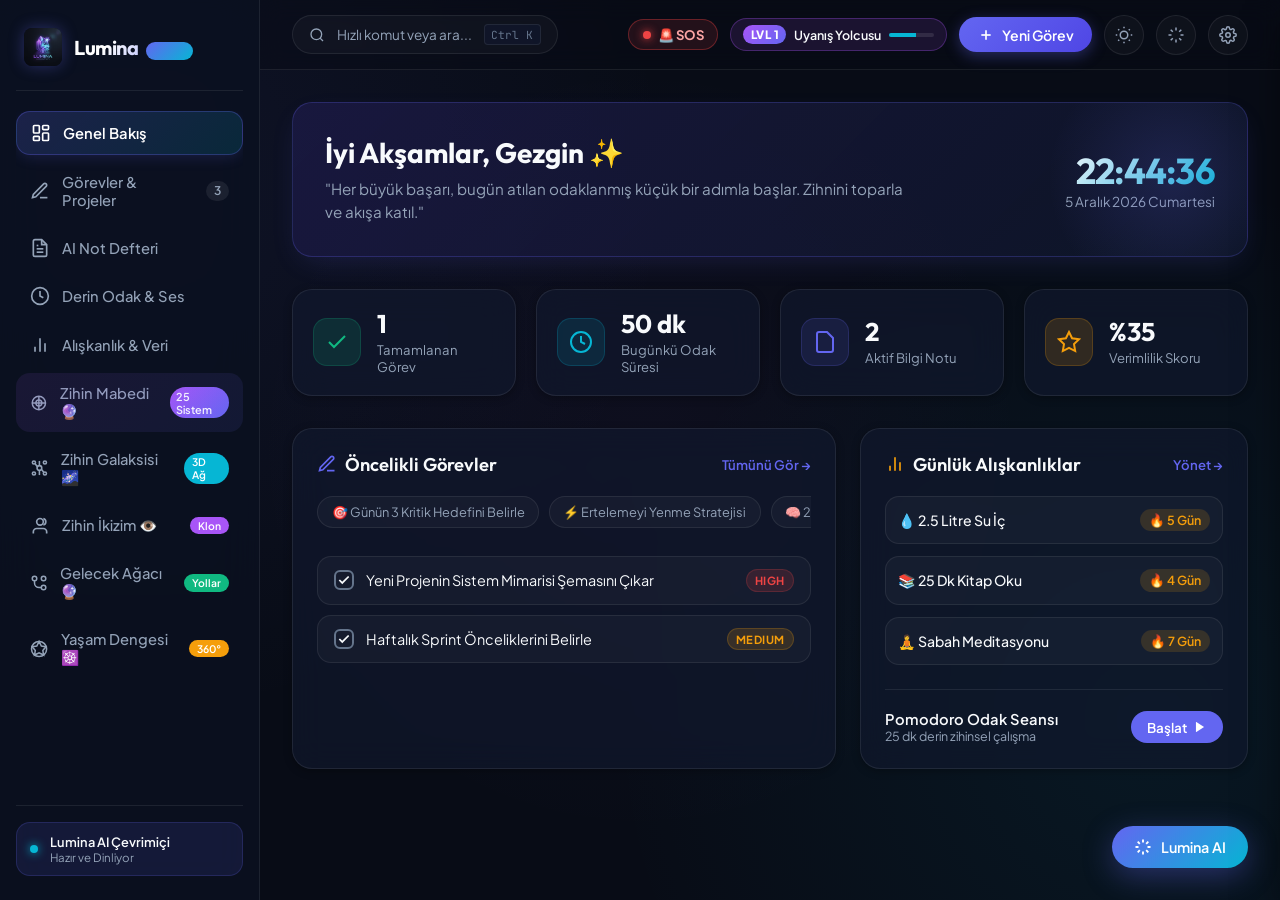
==== commit 5712ce9b: "feat: implement 5 breakthrough cognitive dimensions (Galaxy Neural Graph, Digital Alter-Self Twin, T" ====
--- a/app/index.html
+++ b/app/index.html
@@ -60,6 +60,26 @@
           <span>Zihin Mabedi 🔮</span>
           <span class="nav-badge" style="background:linear-gradient(135deg, #a855f7, #6366f1); color:#fff; font-size:0.68rem; padding:0.15rem 0.4rem;">25 Sistem</span>
         </a>
+        <a href="#galaxy" class="nav-item galaxy-nav-glow" data-view="galaxy">
+          <svg viewBox="0 0 24 24" fill="none" stroke="currentColor"><circle cx="12" cy="12" r="3"/><circle cx="19" cy="5" r="2"/><circle cx="5" cy="19" r="2"/><circle cx="19" cy="19" r="2"/><circle cx="5" cy="5" r="2"/><line x1="12" y1="9" x2="12" y2="3"/><line x1="12" y1="15" x2="12" y2="21"/><line x1="9.5" y1="10.5" x2="6.5" y2="6.5"/><line x1="14.5" y1="13.5" x2="17.5" y2="17.5"/></svg>
+          <span>Zihin Galaksisi 🌌</span>
+          <span class="nav-badge" style="background:#06b6d4; color:#fff; font-size:0.65rem;">3D Ağ</span>
+        </a>
+        <a href="#twin" class="nav-item" data-view="twin">
+          <svg viewBox="0 0 24 24" fill="none" stroke="currentColor"><path d="M20 21v-2a4 4 0 0 0-4-4H8a4 4 0 0 0-4 4v2"/><circle cx="12" cy="7" r="4"/><path d="M16 3.13a4 4 0 0 1 0 7.75"/></svg>
+          <span>Zihin İkizim 👁️</span>
+          <span class="nav-badge" style="background:#a855f7; color:#fff; font-size:0.65rem;">Klon</span>
+        </a>
+        <a href="#trajectory" class="nav-item" data-view="trajectory">
+          <svg viewBox="0 0 24 24" fill="none" stroke="currentColor"><circle cx="6" cy="6" r="3"/><circle cx="18" cy="6" r="3"/><circle cx="18" cy="18" r="3"/><path d="M6 9v3a6 6 0 0 0 6 6h3"/></svg>
+          <span>Gelecek Ağacı 🔮</span>
+          <span class="nav-badge" style="background:#10b981; color:#fff; font-size:0.65rem;">Yollar</span>
+        </a>
+        <a href="#life-os" class="nav-item" data-view="life-os">
+          <svg viewBox="0 0 24 24" fill="none" stroke="currentColor"><circle cx="12" cy="12" r="10"/><polygon points="12 2 15 8 21 9 17 14 18 20 12 17 6 20 7 14 3 9 9 8 12 2"/></svg>
+          <span>Yaşam Dengesi ☸️</span>
+          <span class="nav-badge" style="background:#f59e0b; color:#fff; font-size:0.65rem;">360°</span>
+        </a>
       </nav>
 
       <div class="sidebar-footer">
@@ -101,6 +121,12 @@
         </div>
 
         <div class="topbar-right">
+          <!-- Emergency SOS Button -->
+          <button class="sos-topbar-btn" id="btn-emergency-sos" title="Bilişsel Acil Durum & Panik Kiti">
+            <span class="sos-pulse"></span>
+            <span>🚨 SOS</span>
+          </button>
+
           <!-- RPG Level Mini Pill -->
           <div class="rpg-topbar-pill" id="topbar-rpg-pill" title="Karakter Seviyeniz ve XP Durumu (Tıkla)">
             <span class="rpg-level-tag" id="rpg-topbar-level">LVL 1</span>
@@ -1442,6 +1468,213 @@
           </div>
         </section>
 
+        <!-- ==========================================
+             VIEW 7: ZİHİN GALAKSİSİ (NEURAL KNOWLEDGE GRAPH)
+             ========================================== -->
+        <section class="view-section" id="view-galaxy">
+          <div class="page-header">
+            <div>
+              <h2 class="page-title">🌌 Canlı Zihin Sinir Ağı & İkinci Beyin Galaksisi</h2>
+              <p class="page-subtitle">Zihnindeki tüm görevler, notlar, alışkanlıklar ve felsefi kararlar parlayan interaktif bir uzay ağı olarak birbirine bağlıdır.</p>
+            </div>
+            <div class="galaxy-controls-row">
+              <div class="galaxy-filter-group">
+                <button class="galaxy-filter-pill active" data-filter="all">Tümü (Galaksi)</button>
+                <button class="galaxy-filter-pill" data-filter="task">Görevler 🔵</button>
+                <button class="galaxy-filter-pill" data-filter="note">Notlar 🟢</button>
+                <button class="galaxy-filter-pill" data-filter="habit">Alışkanlıklar 🟡</button>
+                <button class="galaxy-filter-pill" data-filter="sanctum">Felsefe 🟣</button>
+              </div>
+              <button class="btn-secondary" id="btn-reset-galaxy-view"><span>🎯 Merkeze Odakla</span></button>
+            </div>
+          </div>
+
+          <div class="galaxy-main-container">
+            <div class="galaxy-canvas-wrapper">
+              <canvas id="galaxy-canvas"></canvas>
+              
+              <!-- Floating HUD Info Overlay -->
+              <div class="galaxy-hud-card" id="galaxy-hud-card" style="display:none;">
+                <div style="display:flex; justify-content:space-between; align-items:center; margin-bottom:0.35rem;">
+                  <span class="badge-tag" id="hud-node-type">Görev</span>
+                  <span style="font-size:0.75rem; color:var(--text-muted);" id="hud-node-date"></span>
+                </div>
+                <h4 id="hud-node-title" style="font-size:1.05rem; font-weight:700; color:var(--text-main); margin-bottom:0.5rem;"></h4>
+                <p id="hud-node-snippet" style="font-size:0.82rem; color:var(--text-muted); line-height:1.4; margin-bottom:0.75rem;"></p>
+                <div style="font-size:0.78rem; color:var(--secondary);" id="hud-node-connections"></div>
+              </div>
+
+              <!-- Galaxy Stats Bar -->
+              <div class="galaxy-stats-bottom">
+                <span id="galaxy-stat-nodes">Düğümler Yükleniyor...</span>
+                <span>•</span>
+                <span id="galaxy-stat-synapses">Sinirsel Bağlantılar</span>
+                <span>•</span>
+                <span style="color:#38bdf8;" id="galaxy-stat-focus">Ağırlık Merkezi: Odak & Biliş</span>
+              </div>
+            </div>
+          </div>
+        </section>
+
+        <!-- ==========================================
+             VIEW 8: DİJİTAL ZİHİN İKİZİM (ALTER-SELF)
+             ========================================== -->
+        <section class="view-section" id="view-twin">
+          <div class="page-header">
+            <div>
+              <h2 class="page-title">👁️ Dijital Zihin İkizi (Digital Alter-Self)</h2>
+              <p class="page-subtitle">Yazdığın notlardan, felsefi kararlarından ve arketipinden beslenen, sana tarafsız ayna tutan zihin ikizin.</p>
+            </div>
+          </div>
+
+          <div class="twin-container-grid">
+            <!-- Left: Holographic Avatar & Mind Synthesis -->
+            <div class="glass-card twin-profile-card">
+              <div class="twin-hologram-wrapper">
+                <div class="twin-avatar-orb">
+                  <div class="twin-avatar-ring"></div>
+                  <div class="twin-avatar-core">👁️</div>
+                </div>
+                <h3 id="twin-name" style="font-size:1.3rem; font-weight:800; color:var(--text-main); margin-bottom:0.25rem;">Zihin İkizim</h3>
+                <div id="twin-level-tag" style="font-size:0.82rem; color:#a855f7; font-weight:700;">Uyanış Yolcusu (LVL 1)</div>
+              </div>
+
+              <div class="twin-traits-list">
+                <div class="twin-trait-row">
+                  <span style="color:var(--text-muted);">Dominant Arketip:</span>
+                  <strong id="twin-archetype" style="color:#38bdf8;">Kahraman</strong>
+                </div>
+                <div class="twin-trait-row">
+                  <span style="color:var(--text-muted);">Felsefi DNA:</span>
+                  <strong id="twin-philosophy" style="color:#c084fc;">Stoacılık</strong>
+                </div>
+                <div class="twin-trait-row">
+                  <span style="color:var(--text-muted);">Sirkadiyen Tip:</span>
+                  <strong id="twin-chrono" style="color:#fbbf24;">Ayı (Standart)</strong>
+                </div>
+                <div class="twin-trait-row">
+                  <span style="color:var(--text-muted);">Karakter Tonu:</span>
+                  <strong style="color:#34d399;">Dürüst & Çözüm Odaklı</strong>
+                </div>
+              </div>
+
+              <div class="twin-prompt-box">
+                <div style="font-size:0.8rem; font-weight:700; color:var(--secondary); margin-bottom:0.5rem;">💡 Hızlı Zihin Soruları:</div>
+                <div class="twin-chips-grid">
+                  <button class="twin-chip" data-q="Şu an kendime söylediğim en büyük yalan veya erteleme ne?">⚡ Kendime hangi yalanı söylüyorum?</button>
+                  <button class="twin-chip" data-q="Bu durumda benim temel değerlerim ne yapmamı emreder?">🧭 Karakterim ne yapmamı gerektirir?</button>
+                  <button class="twin-chip" data-q="Gelecekteki 80 yaşındaki halim bugünkü kararıma nasıl bakacak?">⏳ 80 yaşındaki ben ne derdi?</button>
+                  <button class="twin-chip" data-q="Korktuğum şey gerçek bir tehlike mi yoksa egomun kırılganlığı mı?">🛡️ Korkum gerçek mi yoksa ego mu?</button>
+                </div>
+              </div>
+            </div>
+
+            <!-- Right: Interactive Conversation Stream -->
+            <div class="glass-card twin-dialogue-card">
+              <div class="twin-chat-history" id="twin-chat-history">
+                <div class="twin-message ai">
+                  <div class="msg-avatar">👁️</div>
+                  <div class="msg-bubble">
+                    Merhaba. Ben senin düşüncelerinden, felsefi kararlarından ve hedeflerinden örülen <strong>Zihin İkizinim</strong>. Başkalarının ne düşündüğü beni ilgilendirmez; ben sadece senin kendi kendine dürüst olmanı sağlarım. Zihninde şu an ne ağırlık yapıyor?
+                  </div>
+                </div>
+              </div>
+
+              <div class="twin-input-bar">
+                <input type="text" id="twin-user-input" class="form-input" placeholder="Zihin ikizine bir soru sor veya bir çıkmazını anlat...">
+                <button class="btn-primary" id="btn-twin-send">
+                  <span>Danış 👁️</span>
+                </button>
+              </div>
+            </div>
+          </div>
+        </section>
+
+        <!-- ==========================================
+             VIEW 9: GELECEK AĞACI & PARALEL YAŞAM SİMÜLATÖRÜ
+             ========================================== -->
+        <section class="view-section" id="view-trajectory">
+          <div class="page-header">
+            <div>
+              <h2 class="page-title">🔮 Görsel Gelecek Ağacı & Paralel Yaşam Simülatörü</h2>
+              <p class="page-subtitle">Büyük yaşam yol ayrımlarını 1, 3 ve 5 yıllık alternatif dallara ayır. Finansal eğri, stres yükü ve kazanılacak yetkinlikleri kıyasla.</p>
+            </div>
+            <div style="display:flex; gap:0.5rem;">
+              <input type="text" id="new-trajectory-name" class="form-input" placeholder="Yeni Yol İsmi (Örn: 'Girişimcilik')" style="width:200px;">
+              <button class="btn-primary" id="btn-add-trajectory-path">
+                <span>+ Yol Ekle</span>
+              </button>
+            </div>
+          </div>
+
+          <!-- Tree Visual Area -->
+          <div class="trajectory-board" id="trajectory-board">
+            <div class="trajectory-root-card">
+              <div class="root-badge">🌱 BAŞLANGIÇ NOKTASI</div>
+              <h3 style="font-size:1.15rem; font-weight:800; color:var(--text-main); margin-bottom:0.25rem;">Şimdiki Sen (2026)</h3>
+              <p style="font-size:0.85rem; color:var(--text-muted);">Mevcut bilgi birikimi, alışkanlıklar ve potansiyel.</p>
+            </div>
+
+            <!-- Branching Columns (1 Year, 3 Years, 5 Years) -->
+            <div class="trajectory-branches-grid" id="trajectory-branches-grid">
+              <!-- Dynamically populated by JS -->
+            </div>
+
+            <!-- Verdict Card -->
+            <div class="glass-card trajectory-verdict-card" id="trajectory-verdict-card" style="margin-top:2rem;">
+              <!-- Populated by JS -->
+            </div>
+          </div>
+        </section>
+
+        <!-- ==========================================
+             VIEW 10: 360° BÜTÜNSEL YAŞAM DENGESİ (HOLISTIC LIFE OS)
+             ========================================== -->
+        <section class="view-section" id="view-life-os">
+          <div class="page-header">
+            <div>
+              <h2 class="page-title">☸️ 360° Bütünsel Yaşam Dengesi (Holistic Life OS)</h2>
+              <p class="page-subtitle">Kariyer, sağlık, zihin, ilişkiler ve dinlenmenin uyumu. Tükenmişlik (burnout) riskini erkenden gör ve dengeyi koru.</p>
+            </div>
+            <button class="btn-primary" id="btn-rebalance-blueprint">
+              <span>⚡ Dengeyi Yeniden Kur (AI Blueprint)</span>
+            </button>
+          </div>
+
+          <div class="life-os-grid">
+            <!-- Left: 8-Axis SVG Wheel Radar -->
+            <div class="glass-card life-wheel-card">
+              <div class="card-header-flex">
+                <h3 class="card-title">Yaşam Çarkı Radarı</h3>
+                <span class="badge-tag" id="life-balance-score-tag">Denge: %85</span>
+              </div>
+              <div class="life-wheel-svg-box">
+                <svg id="life-wheel-svg" viewBox="0 0 320 320"></svg>
+              </div>
+              <div class="burnout-warning-banner" id="burnout-warning-banner">
+                <span id="burnout-status-icon">🟢</span>
+                <div>
+                  <strong id="burnout-status-title">Tükenmişlik Riski: Düşük (%18)</strong>
+                  <div id="burnout-status-desc" style="font-size:0.78rem; color:var(--text-muted);">Kariyer ve dinlenme dengeli seyrediyor.</div>
+                </div>
+              </div>
+            </div>
+
+            <!-- Right: 8 Sliders & Tuning -->
+            <div class="glass-card life-sliders-card">
+              <h3 class="card-title" style="margin-bottom:1rem;">8 Yaşam Sütununu Puanla (1-10)</h3>
+              <div class="life-sliders-list" id="life-sliders-list">
+                <!-- Dynamically populated sliders -->
+              </div>
+            </div>
+          </div>
+
+          <!-- Rebalance Action Blueprint Card -->
+          <div id="rebalance-blueprint-output" class="glass-card" style="display:none; margin-top:1.5rem;">
+            <!-- Populated by JS -->
+          </div>
+        </section>
+
       </div>
     </main>
   </div>
@@ -1456,6 +1689,132 @@
     </button>
     <div class="timer-time" id="zen-display-time" style="font-size: 6rem;">25:00</div>
     <div class="zen-task-title" id="zen-task-title">🎯 Derin Zihinsel Odak</div>
+  </div>
+
+  <!-- ==========================================
+       EMERGENCY SOS OVERLAY (COGNITIVE BLACKOUT)
+       ========================================== -->
+  <div class="emergency-overlay" id="emergency-overlay" style="display:none;">
+    <div class="emergency-container">
+      <div class="emergency-top-bar">
+        <div class="emergency-badge">🚨 BİLİŞSEL ACİL DURUM SAKİNLEŞTİRİCİ</div>
+        <button class="emergency-exit-btn" id="btn-close-emergency">
+          <span>✕ Zihnim Sakinleşti, Geri Dön</span>
+        </button>
+      </div>
+
+      <div class="emergency-tab-nav">
+        <button class="emergency-tab-btn active" data-tab="sigh">🫁 Fizyolojik İçe Çekiş (60sn)</button>
+        <button class="emergency-tab-btn" data-tab="grounding">⚓ 5-4-3-2-1 Topraklanma</button>
+        <button class="emergency-tab-btn" data-tab="anchor">🛡️ Karar Durdurma Kuralı</button>
+      </div>
+
+      <!-- Tab 1: Physiological Sigh (Huberman) -->
+      <div class="emergency-tab-panel active" id="emergency-tab-sigh">
+        <div class="sos-breath-center">
+          <div class="sos-breath-orb" id="sos-breath-orb">
+            <div class="sos-orb-inner" id="sos-orb-inner">
+              <span id="sos-breath-phase">Derin Al</span>
+              <span id="sos-breath-timer">3s</span>
+            </div>
+          </div>
+          <div class="sos-breath-guidance" id="sos-breath-guidance">
+            Burnundan derin bir nefes al...
+          </div>
+          <p class="sos-breath-hint">
+            <strong>Nörolojik Gerçek:</strong> 2 hızlı derin burun nefesi ve uzun ağız nefesi (Physiological Sigh), kandaki karbondioksiti hızla dengeleyerek kalp atış hızını dakikalar içinde düşürür.
+          </p>
+          <div style="display:flex; justify-content:center; gap:0.75rem; margin-top:1.5rem;">
+            <button class="btn-primary" id="btn-toggle-sos-breath" style="background:#ef4444; border-color:#dc2626;">
+              <span id="sos-breath-btn-text">Nefes Döngüsünü Başlat</span>
+            </button>
+          </div>
+        </div>
+      </div>
+
+      <!-- Tab 2: 5-4-3-2-1 Grounding -->
+      <div class="emergency-tab-panel" id="emergency-tab-grounding" style="display:none;">
+        <div class="grounding-guide-card">
+          <h3 style="font-size:1.2rem; font-weight:800; color:#f8fafc; margin-bottom:0.5rem;">Duyularını Şimdiye Geri Getir</h3>
+          <p style="font-size:0.85rem; color:var(--text-muted); margin-bottom:1.25rem;">Zihnin felaket senaryoları üretiyorsa, bedenini fiziksel odaya sabitle. Her adımı sesli veya içinden söyle ve tıkla:</p>
+          
+          <div class="grounding-steps-list">
+            <div class="grounding-step-item" data-step="5">
+              <div class="step-num">5</div>
+              <div class="step-content">
+                <strong>Gördüğün 5 nesneyi fark et</strong>
+                <span>(Örn: lamba, fincan, klavye, pencere, duvarın dokusu)</span>
+              </div>
+              <button class="grounding-chk-btn">Fark Ettim ✓</button>
+            </div>
+            <div class="grounding-step-item" data-step="4">
+              <div class="step-num">4</div>
+              <div class="step-content">
+                <strong>Dokunabildiğin 4 fiziksel hissi hisset</strong>
+                <span>(Örn: ayaklarının yerdeki ağırlığı, giysinin tenine teması, masanın soğukluğu)</span>
+              </div>
+              <button class="grounding-chk-btn">Fark Ettim ✓</button>
+            </div>
+            <div class="grounding-step-item" data-step="3">
+              <div class="step-num">3</div>
+              <div class="step-content">
+                <strong>Duyabildiğin 3 sesi dinle</strong>
+                <span>(Örn: bilgisayar fanı, dışarıdaki trafik, kendi nefes alışın)</span>
+              </div>
+              <button class="grounding-chk-btn">Fark Ettim ✓</button>
+            </div>
+            <div class="grounding-step-item" data-step="2">
+              <div class="step-num">2</div>
+              <div class="step-content">
+                <strong>Koklayabildiğin 2 kokuyu fark et</strong>
+                <span>(Örn: kahve aroması, odanın havası, giysinin kokusu)</span>
+              </div>
+              <button class="grounding-chk-btn">Fark Ettim ✓</button>
+            </div>
+            <div class="grounding-step-item" data-step="1">
+              <div class="step-num">1</div>
+              <div class="step-content">
+                <strong>Şu an bildiğin 1 mutlak gerçeği kendine fısılda</strong>
+                <span>("Şu an tehlikede değilim, sadece bedenim yüksek alarm verdi ve bu duygu birazdan geçecek.")</span>
+              </div>
+              <button class="grounding-chk-btn">Fark Ettim ✓</button>
+            </div>
+          </div>
+        </div>
+      </div>
+
+      <!-- Tab 3: Emergency Anchor (Decision Halt) -->
+      <div class="emergency-tab-panel" id="emergency-tab-anchor" style="display:none;">
+        <div class="emergency-rules-box">
+          <div class="rule-alert-banner">
+            ⚠️ <strong>ACİL DURUM KURALI:</strong> Şu an kortizol ve adrenalin seviyen yüksek. Bu ruh halindeyken HİÇBİR hayati karar verme, mesaj atma veya istifa/vazgeçme kararı alma!
+          </div>
+
+          <div class="emergency-rules-grid">
+            <div class="rule-card">
+              <div class="rule-icon">🚰</div>
+              <h4>1. Fiziksel Reset</h4>
+              <p>Mutfaktan büyük bir bardak soğuk su al ve yavaş yavaş iç. Yüzünü soğuk suyla yıka (Dalgıç Refleksi vagus sinirini uyarır).</p>
+            </div>
+            <div class="rule-card">
+              <div class="rule-icon">🛑</div>
+              <h4>2. 24 Saatlik Karar Yasağı</h4>
+              <p>Seni strese sokan kararı 24 saatliğine dondur. "Bu kararı yarın sabah sakin kafayla değerlendireceğim."</p>
+            </div>
+            <div class="rule-card">
+              <div class="rule-icon">🚶</div>
+              <h4>3. Ekrandan Uzaklaş</h4>
+              <p>Monitörü ve telefonu kapat. Sadece 5 dakika pencereden dışarı ufuk çizgisine (panoramik görüş) bak.</p>
+            </div>
+          </div>
+
+          <div class="emergency-mantra-card">
+            <em>"Bu bir acil durum değil; bu sadece beynimin kimyasal bir dalgalanması. Dalga kıyıya vuracak ve çekilecek. Ben bu dalgadan büyüğüm."</em>
+          </div>
+        </div>
+      </div>
+
+    </div>
   </div>
 
   <!-- ==========================================
--- a/app/css/style.css
+++ b/app/css/style.css
@@ -3171,5 +3171,739 @@
   transform: rotateY(180deg);
 }
 
-
-
+/* ========================================================
+   TOPBAR EMERGENCY SOS BUTTON
+   ======================================================== */
+.sos-topbar-btn {
+  display: inline-flex;
+  align-items: center;
+  gap: 0.45rem;
+  padding: 0.4rem 0.85rem;
+  background: rgba(239, 68, 68, 0.12);
+  border: 1px solid rgba(239, 68, 68, 0.35);
+  border-radius: var(--radius-full);
+  color: #fca5a5;
+  font-weight: 700;
+  font-size: 0.82rem;
+  cursor: pointer;
+  transition: all var(--trans-fast);
+  position: relative;
+  overflow: hidden;
+}
+.sos-topbar-btn:hover {
+  background: rgba(239, 68, 68, 0.25);
+  border-color: #ef4444;
+  color: #fff;
+  transform: translateY(-1px);
+  box-shadow: 0 0 16px rgba(239, 68, 68, 0.4);
+}
+.sos-pulse {
+  width: 8px;
+  height: 8px;
+  border-radius: 50%;
+  background: #ef4444;
+  box-shadow: 0 0 8px #ef4444;
+  animation: sosPulseGlow 1.5s infinite;
+}
+@keyframes sosPulseGlow {
+  0% { transform: scale(0.9); opacity: 0.8; }
+  50% { transform: scale(1.35); opacity: 1; box-shadow: 0 0 14px #ef4444; }
+  100% { transform: scale(0.9); opacity: 0.8; }
+}
+
+/* ========================================================
+   DIMENSION 1: 🌌 CANLI ZİHİN SİNİR AĞI & GALAKSİ (GALAXY)
+   ======================================================== */
+.galaxy-controls-row {
+  display: flex;
+  align-items: center;
+  gap: 0.75rem;
+  flex-wrap: wrap;
+}
+.galaxy-filter-group {
+  display: inline-flex;
+  gap: 0.35rem;
+  background: rgba(15, 23, 42, 0.6);
+  padding: 0.25rem 0.4rem;
+  border-radius: var(--radius-full);
+  border: 1px solid var(--border-subtle);
+}
+.galaxy-filter-pill {
+  background: transparent;
+  border: none;
+  padding: 0.35rem 0.75rem;
+  border-radius: var(--radius-full);
+  font-size: 0.78rem;
+  font-weight: 600;
+  color: var(--text-muted);
+  cursor: pointer;
+  transition: all var(--trans-fast);
+}
+.galaxy-filter-pill:hover {
+  color: var(--text-main);
+  background: rgba(255, 255, 255, 0.05);
+}
+.galaxy-filter-pill.active {
+  background: linear-gradient(135deg, rgba(6, 182, 212, 0.3), rgba(99, 102, 241, 0.3));
+  color: #fff;
+  border: 1px solid rgba(6, 182, 212, 0.4);
+  box-shadow: 0 0 10px rgba(6, 182, 212, 0.25);
+}
+.galaxy-main-container {
+  width: 100%;
+}
+.galaxy-canvas-wrapper {
+  position: relative;
+  width: 100%;
+  height: 600px;
+  background: radial-gradient(circle at center, #0a1128 0%, #030611 85%);
+  border: 1px solid rgba(6, 182, 212, 0.25);
+  border-radius: var(--radius-xl);
+  overflow: hidden;
+  box-shadow: 0 12px 40px rgba(0, 0, 0, 0.6), inset 0 0 60px rgba(6, 182, 212, 0.04);
+}
+#galaxy-canvas {
+  width: 100%;
+  height: 100%;
+  display: block;
+  cursor: grab;
+}
+#galaxy-canvas:active {
+  cursor: grabbing;
+}
+.galaxy-hud-card {
+  position: absolute;
+  top: 20px;
+  right: 20px;
+  width: 280px;
+  padding: 1.15rem;
+  background: rgba(10, 15, 30, 0.85);
+  backdrop-filter: blur(16px);
+  border: 1px solid rgba(6, 182, 212, 0.4);
+  border-radius: var(--radius-lg);
+  box-shadow: 0 12px 30px rgba(0, 0, 0, 0.6), 0 0 20px rgba(6, 182, 212, 0.15);
+  z-index: 10;
+  animation: fadeIn 0.2s ease-out;
+  pointer-events: none;
+}
+.galaxy-stats-bottom {
+  position: absolute;
+  bottom: 14px;
+  left: 50%;
+  transform: translateX(-50%);
+  display: inline-flex;
+  align-items: center;
+  gap: 0.75rem;
+  padding: 0.4rem 1.1rem;
+  background: rgba(10, 15, 30, 0.75);
+  backdrop-filter: blur(12px);
+  border: 1px solid rgba(255, 255, 255, 0.1);
+  border-radius: var(--radius-full);
+  font-size: 0.76rem;
+  color: var(--text-muted);
+  z-index: 5;
+  pointer-events: none;
+}
+
+/* ========================================================
+   DIMENSION 2: 👁️ DİJİTAL ZİHİN İKİZİM (ALTER-SELF)
+   ======================================================== */
+.twin-container-grid {
+  display: grid;
+  grid-template-columns: 340px 1fr;
+  gap: 1.5rem;
+  align-items: stretch;
+}
+@media (max-width: 900px) {
+  .twin-container-grid {
+    grid-template-columns: 1fr;
+  }
+}
+.twin-profile-card {
+  display: flex;
+  flex-direction: column;
+  align-items: center;
+  text-align: center;
+  padding: 1.75rem;
+  background: linear-gradient(180deg, rgba(20, 25, 45, 0.85) 0%, rgba(13, 17, 34, 0.95) 100%);
+  border-color: rgba(168, 85, 247, 0.3);
+}
+.twin-hologram-wrapper {
+  margin-bottom: 1.5rem;
+}
+.twin-avatar-orb {
+  position: relative;
+  width: 96px;
+  height: 96px;
+  margin: 0 auto 1rem auto;
+  display: flex;
+  align-items: center;
+  justify-content: center;
+}
+.twin-avatar-ring {
+  position: absolute;
+  inset: 0;
+  border-radius: 50%;
+  border: 2px dashed rgba(168, 85, 247, 0.7);
+  box-shadow: 0 0 25px rgba(168, 85, 247, 0.4), inset 0 0 15px rgba(168, 85, 247, 0.3);
+  animation: rotateRing 12s linear infinite;
+}
+@keyframes rotateRing {
+  from { transform: rotate(0deg); }
+  to { transform: rotate(360deg); }
+}
+.twin-avatar-core {
+  font-size: 2.5rem;
+  filter: drop-shadow(0 0 14px rgba(168, 85, 247, 0.8));
+  animation: floatTwin 3s ease-in-out infinite alternate;
+}
+@keyframes floatTwin {
+  0% { transform: translateY(0) scale(1); }
+  100% { transform: translateY(-5px) scale(1.05); }
+}
+.twin-traits-list {
+  width: 100%;
+  background: rgba(0, 0, 0, 0.25);
+  border: 1px solid var(--border-subtle);
+  border-radius: var(--radius-md);
+  padding: 0.85rem 1rem;
+  margin-bottom: 1.5rem;
+  display: flex;
+  flex-direction: column;
+  gap: 0.5rem;
+  text-align: left;
+  font-size: 0.83rem;
+}
+.twin-trait-row {
+  display: flex;
+  justify-content: space-between;
+  align-items: center;
+}
+.twin-prompt-box {
+  width: 100%;
+  text-align: left;
+}
+.twin-chips-grid {
+  display: flex;
+  flex-direction: column;
+  gap: 0.45rem;
+}
+.twin-chip {
+  width: 100%;
+  text-align: left;
+  background: rgba(168, 85, 247, 0.08);
+  border: 1px solid rgba(168, 85, 247, 0.25);
+  border-radius: var(--radius-md);
+  color: var(--text-main);
+  padding: 0.5rem 0.75rem;
+  font-size: 0.8rem;
+  font-weight: 500;
+  cursor: pointer;
+  transition: all var(--trans-fast);
+}
+.twin-chip:hover {
+  background: rgba(168, 85, 247, 0.2);
+  border-color: #a855f7;
+  transform: translateX(4px);
+  color: #fff;
+}
+.twin-dialogue-card {
+  display: flex;
+  flex-direction: column;
+  height: 600px;
+  padding: 1.5rem;
+}
+.twin-chat-history {
+  flex: 1;
+  overflow-y: auto;
+  display: flex;
+  flex-direction: column;
+  gap: 1rem;
+  padding-right: 0.5rem;
+  margin-bottom: 1rem;
+}
+.twin-message {
+  display: flex;
+  gap: 0.85rem;
+  align-items: flex-start;
+  animation: fadeIn 0.25s ease-out;
+}
+.twin-message.user {
+  flex-direction: row-reverse;
+}
+.twin-message .msg-avatar {
+  width: 38px;
+  height: 38px;
+  border-radius: 50%;
+  background: rgba(168, 85, 247, 0.2);
+  border: 1px solid rgba(168, 85, 247, 0.5);
+  display: flex;
+  align-items: center;
+  justify-content: center;
+  font-size: 1.2rem;
+  flex-shrink: 0;
+}
+.twin-message.user .msg-avatar {
+  background: rgba(99, 102, 241, 0.2);
+  border-color: rgba(99, 102, 241, 0.5);
+}
+.twin-message .msg-bubble {
+  max-width: 82%;
+  padding: 0.85rem 1.15rem;
+  border-radius: var(--radius-lg);
+  font-size: 0.92rem;
+  line-height: 1.55;
+  color: var(--text-main);
+  background: rgba(255, 255, 255, 0.04);
+  border: 1px solid var(--border-subtle);
+}
+.twin-message.ai .msg-bubble {
+  background: linear-gradient(135deg, rgba(168, 85, 247, 0.12), rgba(99, 102, 241, 0.08));
+  border-color: rgba(168, 85, 247, 0.3);
+}
+.twin-message.user .msg-bubble {
+  background: linear-gradient(135deg, #6366f1, #4f46e5);
+  color: #fff;
+  border: none;
+}
+.twin-input-bar {
+  display: flex;
+  gap: 0.65rem;
+}
+
+/* ========================================================
+   DIMENSION 3: 🔮 GELECEK AĞACI & PARALEL YAŞAM SİMÜLATÖRÜ
+   ======================================================== */
+.trajectory-board {
+  display: flex;
+  flex-direction: column;
+  gap: 1.5rem;
+}
+.trajectory-root-card {
+  background: linear-gradient(135deg, rgba(16, 185, 129, 0.12), rgba(6, 182, 212, 0.08));
+  border: 1px solid rgba(16, 185, 129, 0.35);
+  border-radius: var(--radius-lg);
+  padding: 1.25rem 1.5rem;
+  text-align: center;
+  max-width: 500px;
+  margin: 0 auto;
+  position: relative;
+}
+.root-badge {
+  display: inline-block;
+  padding: 0.2rem 0.65rem;
+  background: rgba(16, 185, 129, 0.2);
+  border: 1px solid rgba(16, 185, 129, 0.4);
+  border-radius: var(--radius-full);
+  font-size: 0.72rem;
+  font-weight: 800;
+  color: #34d399;
+  margin-bottom: 0.5rem;
+  letter-spacing: 0.05em;
+}
+.trajectory-branches-grid {
+  display: grid;
+  grid-template-columns: repeat(auto-fit, minmax(320px, 1fr));
+  gap: 1.5rem;
+}
+.trajectory-branch-col {
+  background: rgba(15, 23, 42, 0.65);
+  border: 1px solid var(--border-subtle);
+  border-radius: var(--radius-xl);
+  padding: 1.25rem;
+  display: flex;
+  flex-direction: column;
+  gap: 1rem;
+  transition: all var(--trans-fast);
+}
+.trajectory-branch-col:hover {
+  border-color: rgba(99, 102, 241, 0.4);
+  box-shadow: 0 10px 30px rgba(0, 0, 0, 0.4);
+}
+.branch-col-header {
+  display: flex;
+  justify-content: space-between;
+  align-items: center;
+  padding-bottom: 0.75rem;
+  border-bottom: 1px solid var(--border-subtle);
+}
+.trajectory-node-card {
+  background: rgba(255, 255, 255, 0.03);
+  border: 1px solid var(--border-subtle);
+  border-radius: var(--radius-md);
+  padding: 1rem;
+  transition: all var(--trans-fast);
+}
+.trajectory-node-card:hover {
+  background: rgba(255, 255, 255, 0.06);
+  border-color: rgba(255, 255, 255, 0.15);
+}
+.branch-horizon-tag {
+  font-size: 0.72rem;
+  font-weight: 700;
+  text-transform: uppercase;
+  color: var(--secondary);
+  margin-bottom: 0.25rem;
+}
+.trajectory-metric-row {
+  display: flex;
+  justify-content: space-between;
+  font-size: 0.78rem;
+  margin-top: 0.5rem;
+  padding-top: 0.5rem;
+  border-top: 1px dashed rgba(255, 255, 255, 0.1);
+}
+.trajectory-verdict-card {
+  padding: 1.5rem;
+  background: linear-gradient(135deg, rgba(99, 102, 241, 0.1), rgba(168, 85, 247, 0.08));
+  border-color: rgba(99, 102, 241, 0.3);
+}
+
+/* ========================================================
+   DIMENSION 4: ☸️ 360° BÜTÜNSEL YAŞAM DENGESİ (LIFE OS)
+   ======================================================== */
+.life-os-grid {
+  display: grid;
+  grid-template-columns: 420px 1fr;
+  gap: 1.5rem;
+  align-items: start;
+}
+@media (max-width: 960px) {
+  .life-os-grid {
+    grid-template-columns: 1fr;
+  }
+}
+.life-wheel-card {
+  display: flex;
+  flex-direction: column;
+  align-items: center;
+  padding: 1.5rem;
+}
+.life-wheel-svg-box {
+  width: 100%;
+  max-width: 320px;
+  height: 320px;
+  margin: 1rem auto;
+}
+.burnout-warning-banner {
+  width: 100%;
+  display: flex;
+  align-items: center;
+  gap: 0.85rem;
+  padding: 0.85rem 1rem;
+  background: rgba(16, 185, 129, 0.1);
+  border: 1px solid rgba(16, 185, 129, 0.3);
+  border-radius: var(--radius-md);
+  margin-top: 1rem;
+}
+.burnout-warning-banner.high-risk {
+  background: rgba(239, 68, 68, 0.15);
+  border-color: rgba(239, 68, 68, 0.4);
+}
+.life-sliders-card {
+  padding: 1.5rem;
+}
+.life-sliders-list {
+  display: flex;
+  flex-direction: column;
+  gap: 1rem;
+}
+.life-slider-row {
+  display: flex;
+  flex-direction: column;
+  gap: 0.35rem;
+}
+.slider-meta-header {
+  display: flex;
+  justify-content: space-between;
+  font-size: 0.85rem;
+  font-weight: 600;
+  color: var(--text-main);
+}
+.life-range-input {
+  width: 100%;
+  height: 6px;
+  border-radius: var(--radius-full);
+  background: rgba(255, 255, 255, 0.1);
+  outline: none;
+  -webkit-appearance: none;
+  cursor: pointer;
+}
+.life-range-input::-webkit-slider-thumb {
+  -webkit-appearance: none;
+  width: 18px;
+  height: 18px;
+  border-radius: 50%;
+  background: #38bdf8;
+  border: 2px solid #0f172a;
+  cursor: pointer;
+  box-shadow: 0 0 10px rgba(56, 189, 248, 0.5);
+  transition: transform var(--trans-fast);
+}
+.life-range-input::-webkit-slider-thumb:hover {
+  transform: scale(1.2);
+}
+
+/* ========================================================
+   DIMENSION 5: 🚨 ZİHİNSEL KRİZ & BİLİŞSEL SOS OVERLAY
+   ======================================================== */
+.emergency-overlay {
+  position: fixed;
+  inset: 0;
+  background: rgba(3, 7, 18, 0.94);
+  backdrop-filter: blur(24px);
+  z-index: 9999;
+  display: flex;
+  align-items: center;
+  justify-content: center;
+  padding: 1.5rem;
+  animation: fadeIn 0.25s ease-out;
+}
+.emergency-container {
+  width: 100%;
+  max-width: 680px;
+  background: rgba(15, 23, 42, 0.9);
+  border: 1px solid rgba(239, 68, 68, 0.35);
+  border-radius: var(--radius-2xl);
+  padding: 2rem;
+  box-shadow: 0 25px 60px rgba(0, 0, 0, 0.8), 0 0 40px rgba(239, 68, 68, 0.2);
+}
+.emergency-top-bar {
+  display: flex;
+  justify-content: space-between;
+  align-items: center;
+  margin-bottom: 1.5rem;
+  padding-bottom: 1rem;
+  border-bottom: 1px solid rgba(255, 255, 255, 0.08);
+}
+.emergency-badge {
+  font-size: 0.82rem;
+  font-weight: 800;
+  letter-spacing: 0.06em;
+  color: #f87171;
+}
+.emergency-exit-btn {
+  background: rgba(255, 255, 255, 0.08);
+  border: 1px solid rgba(255, 255, 255, 0.15);
+  border-radius: var(--radius-full);
+  color: var(--text-main);
+  padding: 0.4rem 1rem;
+  font-size: 0.82rem;
+  font-weight: 600;
+  cursor: pointer;
+  transition: all var(--trans-fast);
+}
+.emergency-exit-btn:hover {
+  background: rgba(255, 255, 255, 0.16);
+  color: #fff;
+}
+.emergency-tab-nav {
+  display: flex;
+  gap: 0.5rem;
+  margin-bottom: 1.5rem;
+  flex-wrap: wrap;
+}
+.emergency-tab-btn {
+  background: rgba(255, 255, 255, 0.04);
+  border: 1px solid var(--border-subtle);
+  border-radius: var(--radius-md);
+  padding: 0.55rem 0.95rem;
+  font-size: 0.83rem;
+  font-weight: 600;
+  color: var(--text-muted);
+  cursor: pointer;
+  transition: all var(--trans-fast);
+}
+.emergency-tab-btn:hover {
+  color: var(--text-main);
+  background: rgba(255, 255, 255, 0.08);
+}
+.emergency-tab-btn.active {
+  background: rgba(239, 68, 68, 0.2);
+  border-color: rgba(239, 68, 68, 0.5);
+  color: #fca5a5;
+}
+.sos-breath-center {
+  display: flex;
+  flex-direction: column;
+  align-items: center;
+  text-align: center;
+  padding: 1.5rem 0;
+}
+.sos-breath-orb {
+  width: 170px;
+  height: 170px;
+  border-radius: 50%;
+  background: radial-gradient(circle, rgba(239, 68, 68, 0.3) 0%, rgba(99, 102, 241, 0.15) 70%, transparent 100%);
+  border: 2px solid rgba(239, 68, 68, 0.6);
+  display: flex;
+  align-items: center;
+  justify-content: center;
+  margin-bottom: 1.5rem;
+  box-shadow: 0 0 35px rgba(239, 68, 68, 0.3);
+  transition: transform 1.2s ease-in-out, box-shadow 1.2s ease-in-out;
+}
+.sos-breath-orb.inhale1 {
+  transform: scale(1.3);
+  box-shadow: 0 0 60px rgba(56, 189, 248, 0.6);
+  border-color: #38bdf8;
+}
+.sos-breath-orb.inhale2 {
+  transform: scale(1.5);
+  box-shadow: 0 0 80px rgba(168, 85, 247, 0.8);
+  border-color: #c084fc;
+}
+.sos-breath-orb.exhale {
+  transform: scale(0.85);
+  box-shadow: 0 0 20px rgba(16, 185, 129, 0.3);
+  border-color: #10b981;
+}
+.sos-orb-inner {
+  display: flex;
+  flex-direction: column;
+  align-items: center;
+}
+#sos-breath-phase {
+  font-size: 1.15rem;
+  font-weight: 800;
+  color: #fff;
+  letter-spacing: 0.04em;
+}
+#sos-breath-timer {
+  font-size: 1.8rem;
+  font-weight: 900;
+  color: #fca5a5;
+  margin-top: 0.2rem;
+}
+.sos-breath-guidance {
+  font-size: 1.15rem;
+  font-weight: 700;
+  color: var(--text-main);
+  min-height: 2rem;
+  margin-bottom: 0.5rem;
+}
+.sos-breath-hint {
+  max-width: 480px;
+  font-size: 0.82rem;
+  color: var(--text-muted);
+  line-height: 1.5;
+  margin: 0 auto;
+}
+
+/* Grounding */
+.grounding-steps-list {
+  display: flex;
+  flex-direction: column;
+  gap: 0.75rem;
+}
+.grounding-step-item {
+  display: flex;
+  align-items: center;
+  justify-content: space-between;
+  gap: 1rem;
+  padding: 0.85rem 1rem;
+  background: rgba(255, 255, 255, 0.03);
+  border: 1px solid var(--border-subtle);
+  border-radius: var(--radius-md);
+  transition: all var(--trans-fast);
+}
+.grounding-step-item.checked {
+  background: rgba(16, 185, 129, 0.1);
+  border-color: rgba(16, 185, 129, 0.4);
+}
+.step-num {
+  width: 32px;
+  height: 32px;
+  border-radius: 50%;
+  background: rgba(239, 68, 68, 0.2);
+  color: #fca5a5;
+  font-weight: 800;
+  display: flex;
+  align-items: center;
+  justify-content: center;
+  flex-shrink: 0;
+}
+.step-content {
+  flex: 1;
+  display: flex;
+  flex-direction: column;
+  gap: 0.15rem;
+  font-size: 0.85rem;
+}
+.step-content strong {
+  color: var(--text-main);
+}
+.step-content span {
+  color: var(--text-muted);
+  font-size: 0.78rem;
+}
+.grounding-chk-btn {
+  background: rgba(255, 255, 255, 0.08);
+  border: 1px solid var(--border-subtle);
+  border-radius: var(--radius-sm);
+  color: var(--text-muted);
+  padding: 0.35rem 0.65rem;
+  font-size: 0.75rem;
+  cursor: pointer;
+  transition: all var(--trans-fast);
+}
+.grounding-step-item.checked .grounding-chk-btn {
+  background: #10b981;
+  color: #fff;
+  border-color: #10b981;
+}
+
+/* Rules / Halt */
+.emergency-rules-box {
+  display: flex;
+  flex-direction: column;
+  gap: 1rem;
+}
+.rule-alert-banner {
+  padding: 0.85rem 1rem;
+  background: rgba(239, 68, 68, 0.15);
+  border: 1px solid rgba(239, 68, 68, 0.4);
+  border-radius: var(--radius-md);
+  font-size: 0.85rem;
+  color: #fca5a5;
+  line-height: 1.5;
+}
+.emergency-rules-grid {
+  display: grid;
+  grid-template-columns: repeat(auto-fit, minmax(180px, 1fr));
+  gap: 0.85rem;
+}
+.rule-card {
+  padding: 1rem;
+  background: rgba(255, 255, 255, 0.03);
+  border: 1px solid var(--border-subtle);
+  border-radius: var(--radius-md);
+}
+.rule-icon {
+  font-size: 1.5rem;
+  margin-bottom: 0.5rem;
+}
+.rule-card h4 {
+  font-size: 0.9rem;
+  font-weight: 700;
+  color: var(--text-main);
+  margin-bottom: 0.35rem;
+}
+.rule-card p {
+  font-size: 0.78rem;
+  color: var(--text-muted);
+  line-height: 1.4;
+}
+.emergency-mantra-card {
+  padding: 1rem;
+  background: rgba(99, 102, 241, 0.08);
+  border: 1px solid rgba(99, 102, 241, 0.25);
+  border-radius: var(--radius-md);
+  text-align: center;
+  font-size: 0.88rem;
+  color: #c7d2fe;
+}
+
+
+
+
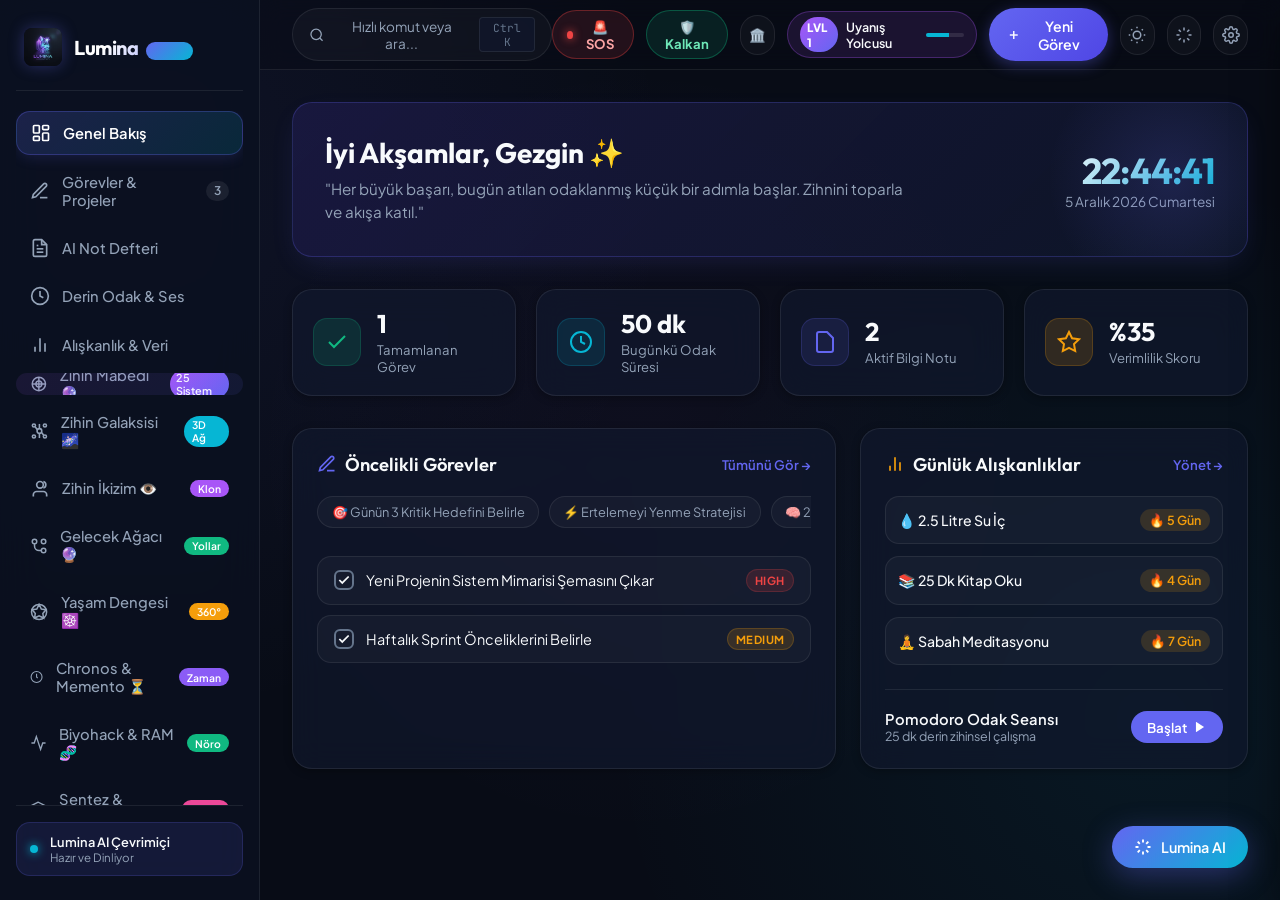
==== commit ff684616: "feat: implement 10 next-gen cognitive dimensions (Chronos, Memento Mori, Biohack Huberman, Mental RA" ====
--- a/app/index.html
+++ b/app/index.html
@@ -80,6 +80,26 @@
           <span>Yaşam Dengesi ☸️</span>
           <span class="nav-badge" style="background:#f59e0b; color:#fff; font-size:0.65rem;">360°</span>
         </a>
+        <a href="#chronos" class="nav-item" data-view="chronos">
+          <svg viewBox="0 0 24 24" fill="none" stroke="currentColor"><circle cx="12" cy="12" r="10"/><polyline points="12 6 12 12 14 14"/></svg>
+          <span>Chronos & Memento ⏳</span>
+          <span class="nav-badge" style="background:#8b5cf6; color:#fff; font-size:0.65rem;">Zaman</span>
+        </a>
+        <a href="#biohack" class="nav-item" data-view="biohack">
+          <svg viewBox="0 0 24 24" fill="none" stroke="currentColor"><path d="M22 12h-4l-3 9L9 3l-3 9H2"/></svg>
+          <span>Biyohack & RAM 🧬</span>
+          <span class="nav-badge" style="background:#10b981; color:#fff; font-size:0.65rem;">Nöro</span>
+        </a>
+        <a href="#synthesizer" class="nav-item" data-view="synthesizer">
+          <svg viewBox="0 0 24 24" fill="none" stroke="currentColor"><polygon points="12 2 2 7 12 12 22 7 12 2"/><polyline points="2 17 12 22 22 17"/><polyline points="2 12 12 17 22 12"/></svg>
+          <span>Sentez & Sokrat 🔬</span>
+          <span class="nav-badge" style="background:#ec4899; color:#fff; font-size:0.65rem;">Simya</span>
+        </a>
+        <a href="#codex" class="nav-item" data-view="codex">
+          <svg viewBox="0 0 24 24" fill="none" stroke="currentColor"><path d="M4 19.5A2.5 2.5 0 0 1 6.5 17H20"/><path d="M6.5 2H20v20H6.5A2.5 2.5 0 0 1 4 19.5v-15A2.5 2.5 0 0 1 6.5 2z"/></svg>
+          <span>Anayasa & Biyopsi 📜</span>
+          <span class="nav-badge" style="background:#f59e0b; color:#fff; font-size:0.65rem;">Rapor</span>
+        </a>
       </nav>
 
       <div class="sidebar-footer">
@@ -125,6 +145,16 @@
           <button class="sos-topbar-btn" id="btn-emergency-sos" title="Bilişsel Acil Durum & Panik Kiti">
             <span class="sos-pulse"></span>
             <span>🚨 SOS</span>
+          </button>
+
+          <!-- Focus Defense Shield Button -->
+          <button class="shield-topbar-btn" id="btn-focus-shield" title="Bilişsel Savunma Kalkanı & Odak Zırhı">
+            <span>🛡️ Kalkan</span>
+          </button>
+
+          <!-- Atmosphere Switcher Button -->
+          <button class="action-icon-btn" id="btn-atmosphere-picker" title="Ortam Atmosferleri (Cyberpunk, Stoacı Mermer, Matrix, E-Ink)">
+            <span>🏛️</span>
           </button>
 
           <!-- RPG Level Mini Pill -->
@@ -1675,6 +1705,469 @@
           </div>
         </section>
 
+        <!-- ==========================================
+             VIEW 11: CHRONOS & MEMENTO MORI
+             ========================================== -->
+        <section class="view-section" id="view-chronos">
+          <div class="page-header">
+            <div>
+              <h2 class="page-title">⏳ Chronos: Geleceğe Kapsül & Memento Mori</h2>
+              <p class="page-subtitle">Zamanı sadece takip etme; gelecekteki haline vaatler mühürle, 4.000 haftalık hayat kum saatini izle ve geçmiş 30 günü film şeridi gibi tara.</p>
+            </div>
+          </div>
+
+          <!-- Chronos Internal Tabs -->
+          <div class="chronos-tab-nav">
+            <button class="chronos-nav-pill active" data-tab="capsule">⏳ Geleceğe Zaman Kapsülü</button>
+            <button class="chronos-nav-pill" data-tab="memento">🕯️ 4000 Hafta (Memento Mori)</button>
+            <button class="chronos-nav-pill" data-tab="timeline">🎞️ 30 Günlük Zaman Şeridi</button>
+          </div>
+
+          <!-- Tab 1: Time Capsule -->
+          <div class="chronos-tab-panel active" id="chronos-panel-capsule">
+            <div class="chronos-grid">
+              <!-- Left: Capsule Forge Form -->
+              <div class="glass-card capsule-form-card">
+                <h3 class="card-title" style="margin-bottom:1rem;">Geleceğe Bir Kapsül Mühürle</h3>
+                <div class="form-group">
+                  <label class="form-label" for="capsule-title">Kapsül Başlığı</label>
+                  <input type="text" id="capsule-title" class="form-input" placeholder="Örn: 1 Yıl Sonraki Halime Açık Mektup">
+                </div>
+                <div class="form-group">
+                  <label class="form-label" for="capsule-unlock-condition">Kilit Açılma Şartı</label>
+                  <select id="capsule-unlock-condition" class="form-input">
+                    <option value="days-30">1 Ay Sonra (30 Gün)</option>
+                    <option value="days-90">3 Ay Sonra (90 Gün)</option>
+                    <option value="days-180">6 Ay Sonra (180 Gün)</option>
+                    <option value="days-365">1 Yıl Sonra (365 Gün)</option>
+                    <option value="lvl-5">Karakter LVL 5 Olduğunda</option>
+                    <option value="lvl-10">Karakter LVL 10 Olduğunda</option>
+                  </select>
+                </div>
+                <div class="form-group">
+                  <label class="form-label" for="capsule-body">Kapsül İçeriği & Zihinsel Vaadin</label>
+                  <textarea id="capsule-body" class="form-input" style="min-height:120px; resize:vertical;" placeholder="Şu an hangi hedefler üzerinde çalışıyorsun? Hangi korkuların var? O gün geldiğinde gelecekteki sen neyi başarmış olmalı?"></textarea>
+                </div>
+                <button class="btn-primary" id="btn-seal-capsule" style="width:100%; justify-content:center;">
+                  <span>🔒 Kapsülü Zaman Boşluğuna Mühürle (+30 XP)</span>
+                </button>
+              </div>
+
+              <!-- Right: Capsules Vault List -->
+              <div class="glass-card capsule-vault-card">
+                <div class="card-header-flex">
+                  <h3 class="card-title">Mühürlü Kapsüller Kasası</h3>
+                  <span class="badge-tag" id="capsules-count-badge">1 Kapsül</span>
+                </div>
+                <div class="capsules-vault-list" id="capsules-vault-list">
+                  <!-- Populated by JS -->
+                </div>
+              </div>
+            </div>
+          </div>
+
+          <!-- Tab 2: Memento Mori (4000 Weeks) -->
+          <div class="chronos-tab-panel" id="chronos-panel-memento" style="display:none;">
+            <div class="glass-card memento-card">
+              <div class="memento-header-flex">
+                <div>
+                  <h3 class="card-title" style="font-size:1.25rem;">4.160 Hafta: Bir İnsan Hayatının Tüm Matrisi</h3>
+                  <p style="font-size:0.85rem; color:var(--text-muted); margin-top:0.25rem;">80 yıllık ortalama bir yaşam tam 4.160 haftadır. Her kare bir haftayı simgeler. Doldurulan kareler geri gelmez.</p>
+                </div>
+                <div style="display:flex; align-items:center; gap:0.6rem;">
+                  <label style="font-size:0.82rem; color:var(--text-muted);">Doğum Yılın:</label>
+                  <input type="number" id="memento-birth-year" class="form-input" style="width:90px; text-align:center;" min="1950" max="2026" value="2000">
+                </div>
+              </div>
+
+              <!-- Stats Row -->
+              <div class="memento-stats-strip">
+                <div class="memento-stat-box">
+                  <span class="m-val" id="memento-lived-weeks">1.350</span>
+                  <span class="m-lbl">Yaşanan Hafta</span>
+                </div>
+                <div class="memento-stat-box">
+                  <span class="m-val" id="memento-lived-percent">%32.4</span>
+                  <span class="m-lbl">Tükenen Ömür Oranı</span>
+                </div>
+                <div class="memento-stat-box">
+                  <span class="m-val" id="memento-remaining-weeks" style="color:#34d399;">2.810</span>
+                  <span class="m-lbl">Kalan Potansiyel Hafta</span>
+                </div>
+              </div>
+
+              <!-- Stoic Contemplation Box -->
+              <div class="memento-contemplation-quote">
+                <em>"Hayatın kısalığından yakınırız ama çoğunu boşa harcarız. Hayat gereğinden kısa değildir; biz onu fazlasıyla ziyan ederiz."</em>
+                <div style="font-size:0.8rem; font-weight:700; color:var(--secondary); margin-top:0.35rem;">— Seneca, Yaşamın Kısalığı Üzerine</div>
+              </div>
+
+              <!-- 4160 Weeks Grid Canvas / SVG Container -->
+              <div class="memento-grid-wrapper">
+                <div class="memento-grid" id="memento-grid">
+                  <!-- Dynamically populated 4160 week micro-dots -->
+                </div>
+              </div>
+            </div>
+          </div>
+
+          <!-- Tab 3: Timeline Scrubber -->
+          <div class="chronos-tab-panel" id="chronos-panel-timeline" style="display:none;">
+            <div class="glass-card timeline-scrubber-card">
+              <div class="card-header-flex">
+                <div>
+                  <h3 class="card-title">Zihinsel Zaman Yolculuğu (Son 30 Gün)</h3>
+                  <p style="font-size:0.85rem; color:var(--text-muted);">Geçmiş 30 gün içindeki üretkenlik ve felsefi zihin evriminizi film şeridi gibi kaydırarak izleyin.</p>
+                </div>
+                <span class="badge-tag" id="scrubber-active-date-tag">Bugün</span>
+              </div>
+
+              <div class="timeline-slider-box" style="margin:1.5rem 0;">
+                <input type="range" class="life-range-input" id="timeline-scrubber-range" min="0" max="30" step="1" value="0">
+                <div style="display:flex; justify-content:space-between; font-size:0.75rem; color:var(--text-muted); margin-top:0.5rem;">
+                  <span>30 Gün Önce</span>
+                  <span>15 Gün Önce</span>
+                  <span style="color:#38bdf8; font-weight:700;">Bugün (Şimdi)</span>
+                </div>
+              </div>
+
+              <!-- Day Snapshot Card -->
+              <div class="timeline-day-snapshot" id="timeline-day-snapshot">
+                <!-- Populated by JS -->
+              </div>
+            </div>
+          </div>
+        </section>
+
+        <!-- ==========================================
+             VIEW 12: BİYOHACK & MENTAL RAM MONİTÖRÜ
+             ========================================== -->
+        <section class="view-section" id="view-biohack">
+          <div class="page-header">
+            <div>
+              <h2 class="page-title">🧬 Bilişsel Biyohack & Mental RAM Monitörü</h2>
+              <p class="page-subtitle">Andrew Huberman nörobilim protokolleriyle dopamin ve adenozin dengeni yönet. Zeigarnik bilişsel açık döngülerini 90 saniyede sıfırla.</p>
+            </div>
+          </div>
+
+          <div class="chronos-tab-nav">
+            <button class="biohack-nav-pill active" data-tab="huberman">🧬 Huberman Nöro-Protokolleri</button>
+            <button class="biohack-nav-pill" data-tab="ram">🧠 Bilişsel Yük & Mental RAM</button>
+            <button class="biohack-nav-pill" data-tab="flush">⚡ 90sn Beyin Boşaltımı (Flush)</button>
+          </div>
+
+          <!-- Tab 1: Huberman Protocols -->
+          <div class="biohack-tab-panel active" id="biohack-panel-huberman">
+            <div class="biohack-protocols-grid">
+              <!-- Card 1: 90-min Caffeine Delay -->
+              <div class="glass-card bio-protocol-card">
+                <div class="protocol-header">
+                  <span class="protocol-icon">☕</span>
+                  <div>
+                    <h3 style="font-size:1.05rem; font-weight:800; color:var(--text-main);">90 Dk Kafein Geciktirme Kuralı</h3>
+                    <div style="font-size:0.76rem; color:var(--secondary);">Öğleden sonra zihinsel çöküşünü önleme</div>
+                  </div>
+                </div>
+                <p style="font-size:0.83rem; color:var(--text-muted); line-height:1.5; margin:0.85rem 0;">
+                  Uyanınca vücuttaki adenozin doğal yollarla temizlenmeden kahve içilirse, öğleden sonra derin bir yorgunluk dalgası yaşanır. Uyanıştan sonraki ilk 90 dakika sadece su ve ışık alın.
+                </p>
+                <div class="caffeine-timer-display" id="caffeine-timer-display">90:00</div>
+                <div style="display:flex; gap:0.5rem; justify-content:center;">
+                  <button class="btn-primary" id="btn-toggle-caffeine-timer" style="padding:0.45rem 1rem; font-size:0.82rem;">
+                    <span>⏱️ Sayacı Başlat</span>
+                  </button>
+                  <button class="btn-secondary" id="btn-reset-caffeine-timer" style="padding:0.45rem 0.85rem; font-size:0.82rem;">Sıfırla</button>
+                </div>
+              </div>
+
+              <!-- Card 2: NSDR (Non-Sleep Deep Rest) -->
+              <div class="glass-card bio-protocol-card">
+                <div class="protocol-header">
+                  <span class="protocol-icon">🧠</span>
+                  <div>
+                    <h3 style="font-size:1.05rem; font-weight:800; color:var(--text-main);">20 Dk NSDR (Bilişsel Yenilenme)</h3>
+                    <div style="font-size:0.76rem; color:#10b981;">Non-Sleep Deep Rest • Dopamin Reset</div>
+                  </div>
+                </div>
+                <p style="font-size:0.83rem; color:var(--text-muted); line-height:1.5; margin:0.85rem 0;">
+                  Günün ortasında 20 dakikalık uykusuz derin dinlenme, dopamin rezervlerini %65 yeniler ve nöroplastisiteyi artırır.
+                </p>
+                <div class="nsdr-timer-display" id="nsdr-timer-display">20:00</div>
+                <div style="display:flex; gap:0.5rem; justify-content:center;">
+                  <button class="btn-primary" id="btn-toggle-nsdr" style="background:linear-gradient(135deg, #10b981, #06b6d4); border:none; padding:0.45rem 1rem; font-size:0.82rem;">
+                    <span id="nsdr-btn-label">▶️ NSDR Seansını Başlat</span>
+                  </button>
+                </div>
+              </div>
+
+              <!-- Card 3: Morning Sunlight & Evening Blue Light -->
+              <div class="glass-card bio-protocol-card">
+                <div class="protocol-header">
+                  <span class="protocol-icon">☀️</span>
+                  <div>
+                    <h3 style="font-size:1.05rem; font-weight:800; color:var(--text-main);">Sirkadiyen Çapa Protokolü</h3>
+                    <div style="font-size:0.76rem; color:#f59e0b;">Doğal Biyolojik Saat Yönetimi</div>
+                  </div>
+                </div>
+                <div class="bio-checklist" style="margin-top:1rem; display:flex; flex-direction:column; gap:0.6rem;">
+                  <label class="bio-check-label">
+                    <input type="checkbox" id="bio-chk-sun">
+                    <span>Uyanınca 10 dk dışarıda doğal ışık aldım</span>
+                  </label>
+                  <label class="bio-check-label">
+                    <input type="checkbox" id="bio-chk-hydrate">
+                    <span>Güne 500ml tuzlu/mineralli suyla başladım</span>
+                  </label>
+                  <label class="bio-check-label">
+                    <input type="checkbox" id="bio-chk-screen">
+                    <span>Yatmadan 2 saat önce ekranları sarı tona aldım</span>
+                  </label>
+                </div>
+                <div class="bio-score-badge" id="bio-circadian-score" style="margin-top:1rem; text-align:center; font-size:0.82rem; color:#34d399; font-weight:700;">
+                  Biyolojik Ritim Uyumu: %66
+                </div>
+              </div>
+            </div>
+          </div>
+
+          <!-- Tab 2: Mental RAM -->
+          <div class="biohack-tab-panel" id="biohack-panel-ram" style="display:none;">
+            <div class="mental-ram-grid">
+              <!-- Left: RAM Meter Card -->
+              <div class="glass-card ram-gauge-card">
+                <h3 class="card-title">Zihinsel RAM Doluluk Göstergesi</h3>
+                <div class="ram-circle-box">
+                  <div class="ram-circle-inner">
+                    <span id="ram-percent-value">74%</span>
+                    <span style="font-size:0.75rem; color:var(--text-muted);">Bilişsel Yük</span>
+                  </div>
+                </div>
+                <div class="ram-status-tag" id="ram-status-tag" style="color:#f87171; font-weight:700; margin-bottom:0.5rem;">
+                  ⚠️ Yüksek Zeigarnik Yükü (Aşırı Zihinsel Sekme)
+                </div>
+                <p style="font-size:0.82rem; color:var(--text-muted); text-align:center; line-height:1.5;">
+                  Bitirilmemiş her görev, cevaplanmamış her karar beynin çalışma belleğinde (RAM) gizlice enerji tüketir.
+                </p>
+              </div>
+
+              <!-- Right: Open Loops List -->
+              <div class="glass-card open-loops-card">
+                <div class="card-header-flex">
+                  <h3 class="card-title">Açık Kalan Zihinsel Sekmeler (Open Loops)</h3>
+                  <button class="btn-secondary" id="btn-quick-flush-nav" style="font-size:0.78rem; padding:0.3rem 0.75rem;">⚡ 90sn Boşalt</button>
+                </div>
+                <div class="open-loops-list" id="open-loops-list">
+                  <!-- Dynamically populated from active tasks -->
+                </div>
+              </div>
+            </div>
+          </div>
+
+          <!-- Tab 3: 90s Brain Dump Flush -->
+          <div class="biohack-tab-panel" id="biohack-panel-flush" style="display:none;">
+            <div class="glass-card brain-dump-card">
+              <div class="card-header-flex">
+                <div>
+                  <h3 class="card-title" style="font-size:1.2rem;">90 Saniyelik Zihinsel Boşaltım (Brain Dump Flush)</h3>
+                  <p style="font-size:0.83rem; color:var(--text-muted);">Aklındaki her şeyi; randevuları, endişeleri, dağınık görevleri ve fikirleri filtresizce buraya dök.</p>
+                </div>
+                <span class="badge-tag" style="background:#ef444422; color:#fca5a5; border:1px solid #ef444444;">Mental RAM Sıfırlayıcı</span>
+              </div>
+
+              <textarea id="brain-dump-input" class="form-input" style="min-height:140px; margin:1rem 0; resize:vertical;" placeholder="Aklımda şu an ne var? (Örn: 'Ahmet'e mail atılacak, sunum slaytları yarım kaldı, spor salonu aboneliğini düşünüyordum, akşam yemeği ne olacak...')"></textarea>
+
+              <div style="display:flex; justify-content:space-between; align-items:center;">
+                <span style="font-size:0.78rem; color:var(--text-muted);">AI veya Sezgisel Motor bu ham metni anında 3'e ayırır: Eylemler, Notlar ve Gürültü.</span>
+                <button class="btn-primary" id="btn-process-brain-dump">
+                  <span>🌪️ Zihinsel RAM'i Boşalt & Ayrıştır</span>
+                </button>
+              </div>
+
+              <!-- Categorized Output Grid -->
+              <div class="dump-results-grid" id="dump-results-grid" style="display:none; margin-top:1.5rem;">
+                <!-- Populated by JS -->
+              </div>
+            </div>
+          </div>
+        </section>
+
+        <!-- ==========================================
+             VIEW 13: FİKİR KAYNAŞTIRICI & SOKRATİK MAHKEME
+             ========================================== -->
+        <section class="view-section" id="view-synthesizer">
+          <div class="page-header">
+            <div>
+              <h2 class="page-title">🔬 Fikir Kaynaştırıcı & Sokratik Çıkmaz Mahkemesi</h2>
+              <p class="page-subtitle">Birbirinden bağımsız kavramları birleştirip çığır açan sentezler türet. Şeytanın Avukatı kürsüsüyle karar felcini rasyonel olarak çöz.</p>
+            </div>
+          </div>
+
+          <div class="chronos-tab-nav">
+            <button class="synth-nav-pill active" data-tab="crucible">🔬 Çapraz Fikir Kaynaştırıcı (Crucible)</button>
+            <button class="synth-nav-pill" data-tab="court">⚖️ Sokratik Çıkmaz Mahkemesi</button>
+          </div>
+
+          <!-- Tab 1: Crucible -->
+          <div class="synth-tab-panel active" id="synth-panel-crucible">
+            <div class="glass-card crucible-main-card">
+              <h3 class="card-title" style="text-align:center; font-size:1.3rem; margin-bottom:0.5rem;">Simya Potası: İki Farklı Fikri Birleştir</h3>
+              <p style="text-align:center; font-size:0.85rem; color:var(--text-muted); max-width:550px; margin:0 auto 1.5rem auto;">
+                Tarihteki en büyük icatlar ve felsefi atılımlar, iki alakasız disiplinin çarpışmasından doğdu. Birleştirmek istediğin iki konuyu seç veya yaz:
+              </p>
+
+              <div class="crucible-inputs-row">
+                <div class="crucible-input-box">
+                  <label class="form-label">1. Kavram / Alan</label>
+                  <input type="text" id="crucible-concept-1" class="form-input" placeholder="Örn: Stoacı Marcus Aurelius">
+                </div>
+                <div class="crucible-merge-icon">➕</div>
+                <div class="crucible-input-box">
+                  <label class="form-label">2. Kavram / Alan</label>
+                  <input type="text" id="crucible-concept-2" class="form-input" placeholder="Örn: Yazılım & Kodlama Mimarisi">
+                </div>
+              </div>
+
+              <!-- Quick Presets -->
+              <div style="display:flex; justify-content:center; gap:0.5rem; flex-wrap:wrap; margin:1rem 0;">
+                <button class="crucible-preset-btn" data-c1="Stoacılık" data-c2="Girişimcilik">Stoacılık + Girişimcilik</button>
+                <button class="crucible-preset-btn" data-c1="Minimalizm" data-c2="Yapay Zeka">Minimalizm + Yapay Zeka</button>
+                <button class="crucible-preset-btn" data-c1="Nörobilim" data-c2="Zaman Yönetimi">Nörobilim + Zaman Yönetimi</button>
+                <button class="crucible-preset-btn" data-c1="Biyoloji & Evrim" data-c2="Finans & Yatırım">Evrimsel Biyoloji + Finans</button>
+              </div>
+
+              <div style="text-align:center; margin-top:1.25rem;">
+                <button class="btn-primary" id="btn-fire-crucible" style="padding:0.75rem 2rem; font-size:1rem; background:linear-gradient(135deg, #ec4899, #8b5cf6); border:none;">
+                  <span>🔥 Fikirleri Kaynaştır & Sentezle</span>
+                </button>
+              </div>
+
+              <!-- Crucible Output Box -->
+              <div class="crucible-output-card" id="crucible-output-card" style="display:none; margin-top:1.75rem;">
+                <!-- Populated by JS -->
+              </div>
+            </div>
+          </div>
+
+          <!-- Tab 2: Socratic Court -->
+          <div class="synth-tab-panel" id="synth-panel-court" style="display:none;">
+            <div class="glass-card socratic-court-card">
+              <div class="page-header" style="margin-bottom:1rem;">
+                <div>
+                  <h3 class="card-title" style="font-size:1.2rem;">Diyalektik Mahkeme & Şeytanın Avukatı</h3>
+                  <p style="font-size:0.83rem; color:var(--text-muted);">Karar veremediğin büyük bir ikilemi yaz. Şeytanın avukatı kör noktalarını yakalasın, Sokratik sentez kararını mühürlesin.</p>
+                </div>
+              </div>
+
+              <div class="form-group">
+                <label class="form-label" for="court-dilemma-input">Çıkmazın / İkilemin Nedir?</label>
+                <input type="text" id="court-dilemma-input" class="form-input" placeholder="Örn: Mevcut işimden ayrılıp tam zamanlı kendi projeme mi odaklanmalıyım?">
+              </div>
+
+              <!-- Two Podia -->
+              <div class="court-podia-grid">
+                <!-- Left: Defense -->
+                <div class="court-podium-col defense">
+                  <div class="podium-badge">🏛️ SAVUNMA (İÇİMDEKİ TUTKU)</div>
+                  <label class="form-label" style="font-size:0.78rem;">Bu kararı neden almalısın? Seni çeken ne?</label>
+                  <textarea id="court-defense-input" class="form-input" style="min-height:100px; resize:vertical;" placeholder="Kendi işimin sahibi olursam bağımsızlığım artar, potansiyelimi ortaya koyabilirim..."></textarea>
+                </div>
+
+                <!-- Right: Prosecutor / Devil's Advocate -->
+                <div class="court-podium-col prosecutor">
+                  <div class="podium-badge" style="background:rgba(239, 68, 68, 0.2); color:#f87171; border-color:rgba(239, 68, 68, 0.4);">⚔️ ŞEYTANIN AVUKATI (SERT KÖR NOKTALAR)</div>
+                  <label class="form-label" style="font-size:0.78rem;">Korktuğun gerçekler neler? En kötü ne olabilir?</label>
+                  <textarea id="court-prosecutor-input" class="form-input" style="min-height:100px; resize:vertical;" placeholder="6 ay nakitsiz kalabilirim, disiplinimi koruyamazsam dağılabilirim..."></textarea>
+                </div>
+              </div>
+
+              <div style="text-align:center; margin-top:1.25rem;">
+                <button class="btn-primary" id="btn-judge-court">
+                  <span>⚖️ Sokratik Duruşmayı Başlat & Kararı Mühürle</span>
+                </button>
+              </div>
+
+              <!-- Socratic Verdict Output -->
+              <div class="court-verdict-box" id="court-verdict-box" style="display:none; margin-top:1.5rem;">
+                <!-- Populated by JS -->
+              </div>
+            </div>
+          </div>
+        </section>
+
+        <!-- ==========================================
+             VIEW 14: DEĞERLER ANAYASASI & BİYOPSİ
+             ========================================== -->
+        <section class="view-section" id="view-codex">
+          <div class="page-header">
+            <div>
+              <h2 class="page-title">📜 Kişisel Değerler Anayasası & Bilişsel Biyopsi</h2>
+              <p class="page-subtitle">Marcus Aurelius ve Ray Dalio ilkeleriyle kendi değişmez anayasanı oluştur. Haftalık zihinsel adli tıp biyopsisiyle performansını analiz et.</p>
+            </div>
+          </div>
+
+          <div class="chronos-tab-nav">
+            <button class="codex-nav-pill active" data-tab="constitution">📜 Değerler Anayasası (Personal Codex)</button>
+            <button class="codex-nav-pill" data-tab="autopsy">📋 Haftalık Bilişsel Biyopsi Raporu</button>
+          </div>
+
+          <!-- Tab 1: Constitution -->
+          <div class="codex-tab-panel active" id="codex-panel-constitution">
+            <div class="constitution-grid">
+              <!-- Left: Principles Scroll -->
+              <div class="glass-card constitution-scroll-card">
+                <div class="card-header-flex">
+                  <h3 class="card-title">Sarsılmaz Yaşam İlkelerim</h3>
+                  <span class="badge-tag" id="principles-count-tag">6 İlke</span>
+                </div>
+                <div class="principles-list" id="principles-list">
+                  <!-- Populated by JS -->
+                </div>
+
+                <div class="add-principle-row" style="margin-top:1rem; display:flex; gap:0.5rem;">
+                  <input type="text" id="new-principle-input" class="form-input" placeholder="Yeni bir ilke maddesi yaz...">
+                  <button class="btn-primary" id="btn-add-principle"><span>+ Ekle</span></button>
+                </div>
+              </div>
+
+              <!-- Right: Consult Constitution Simulator -->
+              <div class="glass-card constitution-consult-card">
+                <h3 class="card-title" style="margin-bottom:0.75rem;">🧭 Anayasama Danış</h3>
+                <p style="font-size:0.83rem; color:var(--text-muted); margin-bottom:1rem;">
+                  Zor bir karar veya ayartıcı bir teklifle karşılaştığında, durumunu anayasa maddelerinle test et:
+                </p>
+                <div class="form-group">
+                  <input type="text" id="consult-dilemma-input" class="form-input" placeholder="Örn: Bugün canım hiç çalışmak istemiyor, ertelemeli miyim?">
+                </div>
+                <button class="btn-primary" id="btn-consult-constitution" style="width:100%; justify-content:center;">
+                  <span>İlkelere Göre Değerlendir 🧭</span>
+                </button>
+
+                <div class="consult-result-output" id="consult-result-output" style="display:none; margin-top:1.25rem;">
+                  <!-- Populated by JS -->
+                </div>
+              </div>
+            </div>
+          </div>
+
+          <!-- Tab 2: Weekly Mind Autopsy -->
+          <div class="codex-tab-panel" id="codex-panel-autopsy" style="display:none;">
+            <div class="glass-card autopsy-main-card">
+              <div class="card-header-flex">
+                <div>
+                  <h3 class="card-title" style="font-size:1.25rem;">Haftalık Zihinsel Performans Biyopsisi</h3>
+                  <p style="font-size:0.83rem; color:var(--text-muted);">Haftanın görev, odaklanma, erteleme ve felsefi zihin verilerinin CEO seviyesinde adli tıp özeti.</p>
+                </div>
+                <button class="btn-secondary" id="btn-copy-autopsy-report"><span>📋 Raporu Panoya Kopyala</span></button>
+              </div>
+
+              <!-- Visual Infographic Report Card -->
+              <div class="autopsy-report-sheet" id="autopsy-report-sheet">
+                <!-- Populated by JS -->
+              </div>
+            </div>
+          </div>
+        </section>
+
       </div>
     </main>
   </div>
@@ -1816,6 +2309,107 @@
 
     </div>
   </div>
+
+  <!-- ==========================================
+       FOCUS DEFENSE SHIELD (DISTRACTION FIREWALL)
+       ========================================== -->
+  <dialog class="modern-modal" id="focus-shield-modal">
+    <div class="modal-header">
+      <div style="display:flex; align-items:center; gap:0.5rem;">
+        <span style="font-size:1.4rem;">🛡️</span>
+        <h3 class="modal-title">Bilişsel Savunma Kalkanı & Odak Zırhı</h3>
+      </div>
+      <button class="action-icon-btn" id="close-shield-modal" aria-label="Kapat">
+        <svg width="18" height="18" viewBox="0 0 24 24" fill="none" stroke="currentColor" stroke-width="2"><line x1="18" y1="6" x2="6" y2="18"/><line x1="6" y1="6" x2="18" y2="18"/></svg>
+      </button>
+    </div>
+    <div class="modal-body">
+      <div class="shield-armor-badge">
+        <div style="font-size:0.75rem; font-weight:700; color:#38bdf8; text-transform:uppercase;">KORUNAN ODAK GÖREVİ</div>
+        <div id="shield-active-task-title" style="font-size:1.15rem; font-weight:800; color:#fff; margin:0.35rem 0;">🎯 Derin Zihinsel Çalışma</div>
+        <div style="font-size:0.8rem; color:var(--text-muted);">Zırh Durumu: <span id="shield-status-indicator" style="color:#10b981; font-weight:700;">Aktif ve Geçit Vermiyor</span></div>
+      </div>
+
+      <div class="shield-escape-section" style="margin-top:1.25rem;">
+        <h4 style="font-size:0.95rem; font-weight:700; color:var(--text-main); margin-bottom:0.5rem;">🚨 Dikkatin Mi Dağılıyor? Zihnin Neden Kaçıyor?</h4>
+        <p style="font-size:0.8rem; color:var(--text-muted); margin-bottom:0.85rem;">Kaçış sebebini seç; kalkan direnci kırmak için anında karşı hamle üretsin:</p>
+        
+        <div class="shield-triggers-grid">
+          <button class="shield-trigger-card" data-trigger="too-hard">
+            <span class="st-icon">🧗</span>
+            <strong>"Görev çok zor / belirsiz"</strong>
+            <span>Görevi 3 küçük mikrotaska böl</span>
+          </button>
+          <button class="shield-trigger-card" data-trigger="bored">
+            <span class="st-icon">🥱</span>
+            <strong>"Canım sıkıldı / dopamin arıyorum"</strong>
+            <span>5 dakikalık hız sprinti başlat</span>
+          </button>
+          <button class="shield-trigger-card" data-trigger="tired">
+            <span class="st-icon">🔋</span>
+            <strong>"Fiziksel / zihinsel enerjim bitti"</strong>
+            <span>Gözlerini dinlendir & 1 bardak su al</span>
+          </button>
+          <button class="shield-trigger-card" data-trigger="anxious">
+            <span class="st-icon">⚡</span>
+            <strong>"Hata yapmaktan çekiniyorum"</strong>
+            <span>Taslak serbestisi: Kötü yapma izni ver</span>
+          </button>
+        </div>
+
+        <div class="shield-intervention-box" id="shield-intervention-box" style="display:none; margin-top:1rem;">
+          <!-- Dynamically populated intervention -->
+        </div>
+      </div>
+    </div>
+    <div class="modal-footer" style="justify-content:space-between;">
+      <button class="btn-secondary" id="btn-deactivate-shield">Kalkanı İndir</button>
+      <button class="btn-primary" id="btn-re-engage-focus"><span>⚡ Savaşa Dön & Odaklan</span></button>
+    </div>
+  </dialog>
+
+  <!-- ==========================================
+       ATMOSPHERE PICKER MODAL
+       ========================================== -->
+  <dialog class="modern-modal" id="atmosphere-picker-modal">
+    <div class="modal-header">
+      <div style="display:flex; align-items:center; gap:0.5rem;">
+        <span style="font-size:1.4rem;">🏛️</span>
+        <h3 class="modal-title">Ortam Atmosferi Seçici</h3>
+      </div>
+      <button class="action-icon-btn" id="close-atmosphere-modal" aria-label="Kapat">
+        <svg width="18" height="18" viewBox="0 0 24 24" fill="none" stroke="currentColor" stroke-width="2"><line x1="18" y1="6" x2="6" y2="18"/><line x1="6" y1="6" x2="18" y2="18"/></svg>
+      </button>
+    </div>
+    <div class="modal-body">
+      <p style="font-size:0.85rem; color:var(--text-muted); margin-bottom:1.25rem;">
+        Zihinsel moduna göre tüm arayüzün renk, doku ve kontrastını anında dönüştür:
+      </p>
+
+      <div class="atmosphere-cards-grid">
+        <div class="atmosphere-card-option" data-theme="dark">
+          <div class="atmo-preview-swatch swatch-cyberpunk"></div>
+          <h4>Cyberpunk Midnight</h4>
+          <p>Neon mavi, cam moru ve koyu uzay mavisi.</p>
+        </div>
+        <div class="atmosphere-card-option" data-theme="stoic">
+          <div class="atmo-preview-swatch swatch-stoic"></div>
+          <h4>Antik Stoacı Mermer</h4>
+          <p>Mermer dinginliği, antik altın ve bronz tonları.</p>
+        </div>
+        <div class="atmosphere-card-option" data-theme="matrix">
+          <div class="atmo-preview-swatch swatch-matrix"></div>
+          <h4>Matrix Deep Terminal</h4>
+          <p>Simsiyah CRT arka plan ve parıldayan fosfor yeşili.</p>
+        </div>
+        <div class="atmosphere-card-option" data-theme="eink">
+          <div class="atmo-preview-swatch swatch-eink"></div>
+          <h4>Monokrom E-Ink Kağıt</h4>
+          <p>Sıfır renkli uyaran, gözü dinlendiren kitap hissi.</p>
+        </div>
+      </div>
+    </div>
+  </dialog>
 
   <!-- ==========================================
        LUMINA AI COPILOT CHAT DRAWER
@@ -1892,9 +2486,12 @@
       </div>
 
       <div class="form-group">
-        <label class="form-label" for="setting-theme">Görünüm Teması</label>
+        <label class="form-label" for="setting-theme">Görünüm Atmosferi & Tema</label>
         <select id="setting-theme" class="form-input">
-          <option value="dark">Karanlık Mod (Cyberpunk Midnight)</option>
+          <option value="dark">Cyberpunk Midnight (Varsayılan Koyu)</option>
+          <option value="stoic">🏛️ Antik Stoacı Mermer & Altın</option>
+          <option value="matrix">🟢 Matrix Deep Terminal</option>
+          <option value="eink">📄 Monokrom E-Ink Kağıt</option>
           <option value="light">Aydınlık Mod (Modern Clean)</option>
         </select>
       </div>
--- a/app/css/style.css
+++ b/app/css/style.css
@@ -3904,6 +3904,631 @@
   color: #c7d2fe;
 }
 
-
-
-
+/* ========================================================
+   4 IMMERSIVE ATMOSPHERE THEMES
+   ======================================================== */
+[data-theme="stoic"] {
+  --bg-primary: #12100e;
+  --bg-surface: #1a1714;
+  --bg-surface-elevated: #24201c;
+  --border-subtle: rgba(217, 119, 6, 0.2);
+  --primary: #d97706;
+  --primary-hover: #b45309;
+  --secondary: #f59e0b;
+  --accent: #fbbf24;
+  --text-main: #fef3c7;
+  --text-muted: #d5caa8;
+  --text-faint: #8e8367;
+  --sidebar-bg: #14120f;
+  --topbar-bg: rgba(20, 18, 15, 0.85);
+}
+
+[data-theme="matrix"] {
+  --bg-primary: #020904;
+  --bg-surface: #041408;
+  --bg-surface-elevated: #08240f;
+  --border-subtle: rgba(34, 197, 94, 0.25);
+  --primary: #22c55e;
+  --primary-hover: #16a34a;
+  --secondary: #4ade80;
+  --accent: #86efac;
+  --text-main: #bbf7d0;
+  --text-muted: #4ade80;
+  --text-faint: #15803d;
+  --sidebar-bg: #030d06;
+  --topbar-bg: rgba(3, 13, 6, 0.9);
+}
+
+[data-theme="eink"] {
+  --bg-primary: #f4f3ef;
+  --bg-surface: #ffffff;
+  --bg-surface-elevated: #eae8e1;
+  --border-subtle: rgba(0, 0, 0, 0.12);
+  --primary: #27272a;
+  --primary-hover: #18181b;
+  --secondary: #52525b;
+  --accent: #71717a;
+  --text-main: #18181b;
+  --text-muted: #52525b;
+  --text-faint: #a1a1aa;
+  --sidebar-bg: #eae8e1;
+  --topbar-bg: rgba(244, 243, 239, 0.9);
+}
+
+/* ========================================================
+   TOPBAR SHIELD & ATMOSPHERE BUTTONS
+   ======================================================== */
+.shield-topbar-btn {
+  display: inline-flex;
+  align-items: center;
+  gap: 0.35rem;
+  padding: 0.4rem 0.85rem;
+  background: rgba(16, 185, 129, 0.12);
+  border: 1px solid rgba(16, 185, 129, 0.35);
+  border-radius: var(--radius-full);
+  color: #6ee7b7;
+  font-weight: 700;
+  font-size: 0.82rem;
+  cursor: pointer;
+  transition: all var(--trans-fast);
+}
+.shield-topbar-btn:hover {
+  background: rgba(16, 185, 129, 0.25);
+  border-color: #10b981;
+  color: #fff;
+  transform: translateY(-1px);
+  box-shadow: 0 0 16px rgba(16, 185, 129, 0.35);
+}
+
+/* ========================================================
+   CHRONOS & MEMENTO MORI (VIEW 11)
+   ======================================================== */
+.chronos-tab-nav {
+  display: flex;
+  gap: 0.5rem;
+  margin-bottom: 1.5rem;
+  flex-wrap: wrap;
+}
+.chronos-nav-pill,
+.biohack-nav-pill,
+.synth-nav-pill,
+.codex-nav-pill {
+  background: rgba(255, 255, 255, 0.04);
+  border: 1px solid var(--border-subtle);
+  border-radius: var(--radius-full);
+  padding: 0.5rem 1.15rem;
+  font-size: 0.84rem;
+  font-weight: 600;
+  color: var(--text-muted);
+  cursor: pointer;
+  transition: all var(--trans-fast);
+}
+.chronos-nav-pill:hover,
+.biohack-nav-pill:hover,
+.synth-nav-pill:hover,
+.codex-nav-pill:hover {
+  color: var(--text-main);
+  background: rgba(255, 255, 255, 0.08);
+}
+.chronos-nav-pill.active,
+.biohack-nav-pill.active,
+.synth-nav-pill.active,
+.codex-nav-pill.active {
+  background: linear-gradient(135deg, rgba(139, 92, 246, 0.3), rgba(56, 189, 248, 0.2));
+  color: #fff;
+  border-color: rgba(139, 92, 246, 0.5);
+  box-shadow: 0 0 14px rgba(139, 92, 246, 0.25);
+}
+
+.chronos-grid {
+  display: grid;
+  grid-template-columns: 380px 1fr;
+  gap: 1.5rem;
+  align-items: start;
+}
+@media (max-width: 900px) {
+  .chronos-grid {
+    grid-template-columns: 1fr;
+  }
+}
+.capsule-form-card,
+.capsule-vault-card {
+  padding: 1.5rem;
+}
+.capsules-vault-list {
+  display: flex;
+  flex-direction: column;
+  gap: 0.85rem;
+  margin-top: 1rem;
+}
+.capsule-item-card {
+  padding: 1rem 1.15rem;
+  background: rgba(255, 255, 255, 0.03);
+  border: 1px solid var(--border-subtle);
+  border-radius: var(--radius-md);
+  border-left: 3px solid #8b5cf6;
+  display: flex;
+  flex-direction: column;
+  gap: 0.4rem;
+}
+.capsule-item-card.unlocked {
+  border-left-color: #10b981;
+  background: rgba(16, 185, 129, 0.08);
+}
+.capsule-meta-row {
+  display: flex;
+  justify-content: space-between;
+  font-size: 0.76rem;
+  color: var(--text-muted);
+}
+
+/* Memento Mori Grid */
+.memento-card {
+  padding: 1.75rem;
+}
+.memento-header-flex {
+  display: flex;
+  justify-content: space-between;
+  align-items: center;
+  flex-wrap: wrap;
+  gap: 1rem;
+  margin-bottom: 1.25rem;
+}
+.memento-stats-strip {
+  display: grid;
+  grid-template-columns: repeat(auto-fit, minmax(160px, 1fr));
+  gap: 1rem;
+  margin-bottom: 1.25rem;
+}
+.memento-stat-box {
+  padding: 0.85rem 1rem;
+  background: rgba(255, 255, 255, 0.03);
+  border: 1px solid var(--border-subtle);
+  border-radius: var(--radius-md);
+  text-align: center;
+}
+.memento-stat-box .m-val {
+  display: block;
+  font-size: 1.4rem;
+  font-weight: 800;
+  color: var(--text-main);
+}
+.memento-stat-box .m-lbl {
+  font-size: 0.75rem;
+  color: var(--text-muted);
+}
+.memento-contemplation-quote {
+  padding: 0.85rem 1.25rem;
+  background: rgba(217, 119, 6, 0.08);
+  border: 1px solid rgba(217, 119, 6, 0.25);
+  border-radius: var(--radius-md);
+  text-align: center;
+  font-size: 0.88rem;
+  color: #fde68a;
+  margin-bottom: 1.5rem;
+}
+.memento-grid-wrapper {
+  max-height: 480px;
+  overflow-y: auto;
+  padding: 0.5rem;
+  background: rgba(0, 0, 0, 0.3);
+  border: 1px solid var(--border-subtle);
+  border-radius: var(--radius-lg);
+}
+.memento-grid {
+  display: grid;
+  grid-template-columns: repeat(52, 1fr);
+  gap: 3px;
+}
+.memento-dot {
+  width: 100%;
+  aspect-ratio: 1;
+  border-radius: 2px;
+  background: rgba(255, 255, 255, 0.06);
+  transition: transform var(--trans-fast), background var(--trans-fast);
+}
+.memento-dot.lived {
+  background: rgba(168, 85, 247, 0.45);
+}
+.memento-dot.current {
+  background: #fbbf24;
+  box-shadow: 0 0 8px #fbbf24;
+  transform: scale(1.4);
+}
+.memento-dot:hover {
+  transform: scale(1.6);
+  z-index: 5;
+  background: #38bdf8;
+}
+
+/* Timeline Scrubber */
+.timeline-scrubber-card {
+  padding: 1.5rem;
+}
+.timeline-day-snapshot {
+  padding: 1.25rem;
+  background: rgba(255, 255, 255, 0.03);
+  border: 1px solid var(--border-subtle);
+  border-radius: var(--radius-lg);
+  margin-top: 1rem;
+}
+
+/* ========================================================
+   BIOHACK & MENTAL RAM (VIEW 12)
+   ======================================================== */
+.biohack-protocols-grid {
+  display: grid;
+  grid-template-columns: repeat(auto-fit, minmax(280px, 1fr));
+  gap: 1.5rem;
+}
+.bio-protocol-card {
+  padding: 1.5rem;
+  display: flex;
+  flex-direction: column;
+  justify-content: space-between;
+}
+.protocol-header {
+  display: flex;
+  align-items: center;
+  gap: 0.75rem;
+}
+.protocol-icon {
+  font-size: 1.8rem;
+}
+.caffeine-timer-display,
+.nsdr-timer-display {
+  font-size: 2.5rem;
+  font-weight: 900;
+  text-align: center;
+  color: var(--text-main);
+  margin: 1rem 0;
+  font-variant-numeric: tabular-nums;
+  letter-spacing: 0.05em;
+}
+.bio-check-label {
+  display: flex;
+  align-items: center;
+  gap: 0.65rem;
+  font-size: 0.82rem;
+  color: var(--text-main);
+  cursor: pointer;
+}
+
+/* Mental RAM */
+.mental-ram-grid {
+  display: grid;
+  grid-template-columns: 340px 1fr;
+  gap: 1.5rem;
+  align-items: start;
+}
+@media (max-width: 900px) {
+  .mental-ram-grid {
+    grid-template-columns: 1fr;
+  }
+}
+.ram-gauge-card {
+  padding: 1.5rem;
+  display: flex;
+  flex-direction: column;
+  align-items: center;
+  text-align: center;
+}
+.ram-circle-box {
+  width: 140px;
+  height: 140px;
+  border-radius: 50%;
+  border: 8px solid rgba(239, 68, 68, 0.7);
+  box-shadow: 0 0 25px rgba(239, 68, 68, 0.35);
+  display: flex;
+  align-items: center;
+  justify-content: center;
+  margin: 1.25rem 0;
+}
+.ram-circle-inner {
+  display: flex;
+  flex-direction: column;
+  align-items: center;
+}
+#ram-percent-value {
+  font-size: 2rem;
+  font-weight: 900;
+  color: #fff;
+}
+.open-loops-card {
+  padding: 1.5rem;
+}
+.open-loops-list {
+  display: flex;
+  flex-direction: column;
+  gap: 0.65rem;
+  margin-top: 1rem;
+}
+.open-loop-item {
+  display: flex;
+  justify-content: space-between;
+  align-items: center;
+  padding: 0.75rem 1rem;
+  background: rgba(255, 255, 255, 0.03);
+  border: 1px solid var(--border-subtle);
+  border-radius: var(--radius-md);
+  font-size: 0.85rem;
+}
+
+/* Brain Dump */
+.brain-dump-card {
+  padding: 1.75rem;
+}
+.dump-results-grid {
+  display: grid;
+  grid-template-columns: repeat(auto-fit, minmax(260px, 1fr));
+  gap: 1.25rem;
+}
+.dump-col-card {
+  padding: 1rem;
+  background: rgba(255, 255, 255, 0.03);
+  border: 1px solid var(--border-subtle);
+  border-radius: var(--radius-lg);
+}
+
+/* ========================================================
+   SYNTHESIZER & SOCRATIC COURT (VIEW 13)
+   ======================================================== */
+.crucible-main-card {
+  padding: 2rem;
+}
+.crucible-inputs-row {
+  display: flex;
+  align-items: center;
+  justify-content: center;
+  gap: 1.25rem;
+  max-width: 650px;
+  margin: 0 auto;
+}
+@media (max-width: 650px) {
+  .crucible-inputs-row {
+    flex-direction: column;
+  }
+}
+.crucible-input-box {
+  flex: 1;
+  width: 100%;
+}
+.crucible-merge-icon {
+  font-size: 1.8rem;
+  margin-top: 1.2rem;
+  color: var(--secondary);
+}
+.crucible-preset-btn {
+  background: rgba(255, 255, 255, 0.04);
+  border: 1px solid var(--border-subtle);
+  border-radius: var(--radius-full);
+  color: var(--text-muted);
+  padding: 0.35rem 0.85rem;
+  font-size: 0.78rem;
+  cursor: pointer;
+  transition: all var(--trans-fast);
+}
+.crucible-preset-btn:hover {
+  background: rgba(236, 72, 153, 0.15);
+  border-color: #ec4899;
+  color: #fff;
+}
+.crucible-output-card {
+  padding: 1.5rem;
+  background: linear-gradient(135deg, rgba(236, 72, 153, 0.1), rgba(139, 92, 246, 0.1));
+  border: 1px solid rgba(236, 72, 153, 0.35);
+  border-radius: var(--radius-xl);
+}
+
+/* Socratic Court */
+.socratic-court-card {
+  padding: 1.75rem;
+}
+.court-podia-grid {
+  display: grid;
+  grid-template-columns: 1fr 1fr;
+  gap: 1.5rem;
+  margin-top: 1rem;
+}
+@media (max-width: 768px) {
+  .court-podia-grid {
+    grid-template-columns: 1fr;
+  }
+}
+.court-podium-col {
+  padding: 1.25rem;
+  background: rgba(255, 255, 255, 0.03);
+  border: 1px solid var(--border-subtle);
+  border-radius: var(--radius-lg);
+  display: flex;
+  flex-direction: column;
+  gap: 0.5rem;
+}
+.podium-badge {
+  display: inline-block;
+  align-self: flex-start;
+  padding: 0.25rem 0.65rem;
+  background: rgba(56, 189, 248, 0.15);
+  border: 1px solid rgba(56, 189, 248, 0.35);
+  border-radius: var(--radius-full);
+  font-size: 0.72rem;
+  font-weight: 800;
+  color: #38bdf8;
+  margin-bottom: 0.5rem;
+}
+.court-verdict-box {
+  padding: 1.5rem;
+  background: rgba(15, 23, 42, 0.8);
+  border: 1px solid rgba(56, 189, 248, 0.4);
+  border-radius: var(--radius-xl);
+}
+
+/* ========================================================
+   CODEX & WEEKLY AUTOPSY (VIEW 14)
+   ======================================================== */
+.constitution-grid {
+  display: grid;
+  grid-template-columns: 1fr 380px;
+  gap: 1.5rem;
+  align-items: start;
+}
+@media (max-width: 900px) {
+  .constitution-grid {
+    grid-template-columns: 1fr;
+  }
+}
+.constitution-scroll-card,
+.constitution-consult-card {
+  padding: 1.5rem;
+}
+.principles-list {
+  display: flex;
+  flex-direction: column;
+  gap: 0.75rem;
+  margin-top: 1rem;
+}
+.principle-item {
+  padding: 0.85rem 1rem;
+  background: rgba(255, 255, 255, 0.03);
+  border: 1px solid var(--border-subtle);
+  border-radius: var(--radius-md);
+  border-left: 3px solid #f59e0b;
+  display: flex;
+  align-items: center;
+  gap: 0.75rem;
+}
+.principle-num {
+  font-size: 0.85rem;
+  font-weight: 800;
+  color: #f59e0b;
+}
+.principle-text {
+  font-size: 0.88rem;
+  color: var(--text-main);
+  flex: 1;
+}
+
+/* Autopsy */
+.autopsy-main-card {
+  padding: 1.75rem;
+}
+.autopsy-report-sheet {
+  margin-top: 1.25rem;
+  padding: 1.5rem;
+  background: rgba(0, 0, 0, 0.35);
+  border: 1px solid var(--border-subtle);
+  border-radius: var(--radius-xl);
+}
+
+/* ========================================================
+   FOCUS SHIELD & ATMOSPHERE MODALS
+   ======================================================== */
+.shield-armor-badge {
+  padding: 1.25rem;
+  background: linear-gradient(135deg, rgba(16, 185, 129, 0.15), rgba(6, 182, 212, 0.1));
+  border: 1px solid rgba(16, 185, 129, 0.35);
+  border-radius: var(--radius-lg);
+  text-align: center;
+}
+.shield-triggers-grid {
+  display: grid;
+  grid-template-columns: 1fr 1fr;
+  gap: 0.75rem;
+}
+@media (max-width: 550px) {
+  .shield-triggers-grid {
+    grid-template-columns: 1fr;
+  }
+}
+.shield-trigger-card {
+  padding: 0.85rem 1rem;
+  background: rgba(255, 255, 255, 0.04);
+  border: 1px solid var(--border-subtle);
+  border-radius: var(--radius-md);
+  text-align: left;
+  display: flex;
+  flex-direction: column;
+  gap: 0.2rem;
+  cursor: pointer;
+  transition: all var(--trans-fast);
+}
+.shield-trigger-card:hover {
+  background: rgba(255, 255, 255, 0.08);
+  border-color: rgba(255, 255, 255, 0.2);
+  transform: translateY(-2px);
+}
+.shield-trigger-card .st-icon {
+  font-size: 1.4rem;
+  margin-bottom: 0.25rem;
+}
+.shield-trigger-card strong {
+  font-size: 0.84rem;
+  color: var(--text-main);
+}
+.shield-trigger-card span {
+  font-size: 0.75rem;
+  color: var(--text-muted);
+}
+.shield-intervention-box {
+  padding: 1rem;
+  background: rgba(56, 189, 248, 0.1);
+  border: 1px solid rgba(56, 189, 248, 0.35);
+  border-radius: var(--radius-md);
+  font-size: 0.85rem;
+  line-height: 1.5;
+}
+
+/* Atmosphere Picker */
+.atmosphere-cards-grid {
+  display: grid;
+  grid-template-columns: 1fr 1fr;
+  gap: 1rem;
+}
+@media (max-width: 550px) {
+  .atmosphere-cards-grid {
+    grid-template-columns: 1fr;
+  }
+}
+.atmosphere-card-option {
+  padding: 1rem;
+  background: rgba(255, 255, 255, 0.03);
+  border: 1px solid var(--border-subtle);
+  border-radius: var(--radius-lg);
+  cursor: pointer;
+  transition: all var(--trans-fast);
+}
+.atmosphere-card-option:hover {
+  border-color: #38bdf8;
+  background: rgba(255, 255, 255, 0.06);
+  transform: translateY(-2px);
+}
+.atmo-preview-swatch {
+  width: 100%;
+  height: 48px;
+  border-radius: var(--radius-md);
+  margin-bottom: 0.75rem;
+  border: 1px solid rgba(255, 255, 255, 0.1);
+}
+.swatch-cyberpunk {
+  background: linear-gradient(135deg, #070d1e, #1e1b4b, #06b6d4);
+}
+.swatch-stoic {
+  background: linear-gradient(135deg, #12100e, #292524, #d97706);
+}
+.swatch-matrix {
+  background: linear-gradient(135deg, #020904, #052e16, #22c55e);
+}
+.swatch-eink {
+  background: linear-gradient(135deg, #f4f3ef, #eae8e1, #27272a);
+}
+.atmosphere-card-option h4 {
+  font-size: 0.92rem;
+  font-weight: 700;
+  color: var(--text-main);
+  margin-bottom: 0.25rem;
+}
+.atmosphere-card-option p {
+  font-size: 0.76rem;
+  color: var(--text-muted);
+  line-height: 1.4;
+}
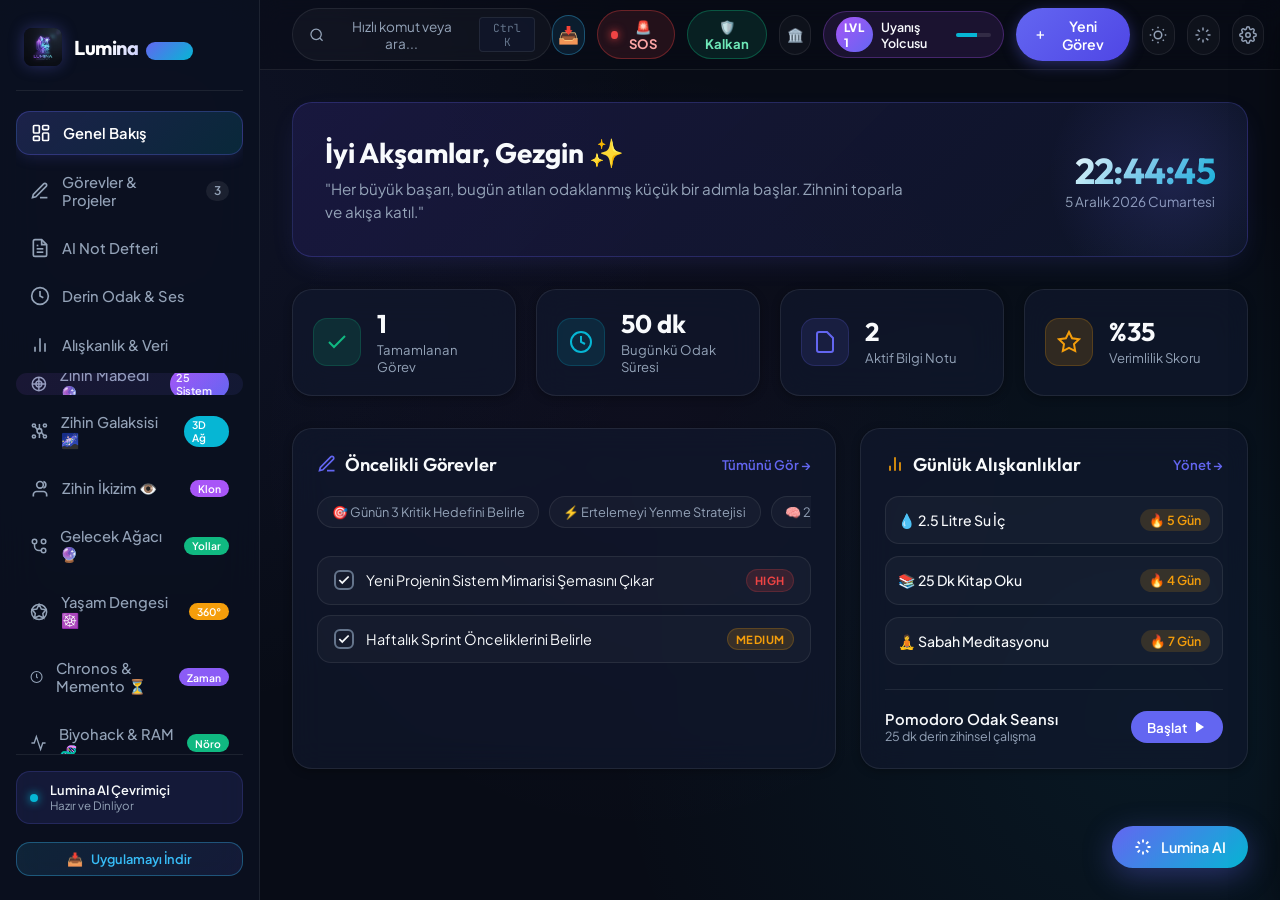
==== commit 1ebc9b5f: "feat: add one-click PWA download modal, topbar and sidebar install buttons" ====
--- a/app/index.html
+++ b/app/index.html
@@ -110,6 +110,10 @@
             <div style="font-size:0.72rem; color:var(--text-muted);">Hazır ve Dinliyor</div>
           </div>
         </div>
+        <button id="sidebar-download-btn" class="btn-secondary" style="width:100%; margin-top:0.6rem; font-size:0.8rem; display:flex; align-items:center; justify-content:center; gap:0.45rem; padding:0.5rem 0.75rem; border-color:rgba(56,189,248,0.35); background:linear-gradient(135deg, rgba(56,189,248,0.12), rgba(99,102,241,0.12)); color:#38bdf8; border-radius:var(--radius-md); cursor:pointer; font-weight:600;">
+          <span>📥</span>
+          <span>Uygulamayı İndir</span>
+        </button>
       </div>
     </aside>
 
@@ -141,6 +145,11 @@
         </div>
 
         <div class="topbar-right">
+          <!-- Download / Install App Button -->
+          <button class="action-icon-btn" id="topbar-download-btn" title="Uygulamayı Bilgisayara / Telefona İndir" style="border-color:rgba(56,189,248,0.35); color:#38bdf8; background:rgba(56,189,248,0.1);">
+            <span style="font-size:1.05rem;">📥</span>
+          </button>
+
           <!-- Emergency SOS Button -->
           <button class="sos-topbar-btn" id="btn-emergency-sos" title="Bilişsel Acil Durum & Panik Kiti">
             <span class="sos-pulse"></span>
@@ -2412,6 +2421,83 @@
   </dialog>
 
   <!-- ==========================================
+       DOWNLOAD & INSTALL APP MODAL
+       ========================================== -->
+  <dialog class="modern-modal" id="download-install-modal" style="max-width: 640px;">
+    <div class="modal-header">
+      <div style="display:flex; align-items:center; gap:0.6rem;">
+        <span style="font-size:1.4rem;">📥</span>
+        <div>
+          <h3 class="modal-title" style="margin:0;">Lumina AI Kurulum & İndirme</h3>
+          <span style="font-size:0.75rem; color:var(--text-muted);">Masaüstü, Telefon veya Kaynak Kod</span>
+        </div>
+      </div>
+      <button class="action-icon-btn" id="close-download-modal" aria-label="Kapat">
+        <svg width="18" height="18" viewBox="0 0 24 24" fill="none" stroke="currentColor" stroke-width="2"><line x1="18" y1="6" x2="6" y2="18"/><line x1="6" y1="6" x2="18" y2="18"/></svg>
+      </button>
+    </div>
+    <div class="modal-body" style="padding-top:1rem;">
+      <!-- Direct PWA Action Card -->
+      <div style="background:linear-gradient(135deg, rgba(99, 102, 241, 0.18), rgba(6, 182, 212, 0.18)); border:1px solid rgba(99, 102, 241, 0.35); border-radius:var(--radius-lg); padding:1.25rem; margin-bottom:1.25rem; text-align:center;">
+        <div style="font-size:1.8rem; margin-bottom:0.35rem;">⚡</div>
+        <h4 style="font-size:1.1rem; font-weight:800; color:var(--text-main); margin-bottom:0.35rem;">Tek Tıkla Uygulama Olarak Yükle (PWA)</h4>
+        <p style="font-size:0.83rem; color:var(--text-muted); line-height:1.5; margin-bottom:1rem;">
+          Tarayıcı çubuğu olmadan tam ekran, internetsiz çevrimdışı çalışma ve masaüstü/ana ekran simgesi ile doğrudan bir masaüstü uygulaması gibi kullanın.
+        </p>
+        <button id="btn-modal-pwa-trigger" class="btn-primary" style="padding:0.65rem 1.5rem; font-size:0.9rem; font-weight:700; box-shadow:0 0 20px rgba(99,102,241,0.4); cursor:pointer;">
+          <span>📲 Bilgisayara / Telefona Şimdi Yükle</span>
+        </button>
+        <div id="pwa-status-msg" style="font-size:0.78rem; color:#38bdf8; margin-top:0.6rem; display:none;"></div>
+      </div>
+
+      <!-- Step-by-step guides -->
+      <div style="display:grid; grid-template-columns:1fr; gap:0.85rem;">
+        <!-- Option 1: Desktop Chrome/Edge -->
+        <div style="background:rgba(255,255,255,0.03); border:1px solid var(--border-subtle); border-radius:var(--radius-md); padding:1rem;">
+          <div style="display:flex; align-items:center; gap:0.5rem; margin-bottom:0.4rem;">
+            <span style="font-size:1.1rem;">💻</span>
+            <strong style="color:var(--text-main); font-size:0.92rem;">Bilgisayarınızda (Windows / Mac) Nasıl Yüklenir?</strong>
+          </div>
+          <ol style="font-size:0.82rem; color:var(--text-muted); padding-left:1.2rem; line-height:1.6; margin:0;">
+            <li>Tarayıcınızın (Chrome veya Edge) adres çubuğunun sağ tarafındaki <strong>"İndir / Uygulamayı Yükle" (📥 veya 🖥️)</strong> simgesine tıklayın.</li>
+            <li>Veya tarayıcının sağ üstündeki <strong>üç nokta (...) &gt; "Kaydet ve Paylaş" (veya "Uygulamalar") &gt; "Lumina AI Uygulamasını Yükle"</strong> seçeneğini seçin.</li>
+            <li>Masaüstünüze ve Başlat menünüze otomatik olarak Lumina AI logosu eklenecektir.</li>
+          </ol>
+        </div>
+
+        <!-- Option 2: Mobile Phone -->
+        <div style="background:rgba(255,255,255,0.03); border:1px solid var(--border-subtle); border-radius:var(--radius-md); padding:1rem;">
+          <div style="display:flex; align-items:center; gap:0.5rem; margin-bottom:0.4rem;">
+            <span style="font-size:1.1rem;">📱</span>
+            <strong style="color:var(--text-main); font-size:0.92rem;">Akıllı Telefonda (Android & iPhone) Nasıl Yüklenir?</strong>
+          </div>
+          <ul style="font-size:0.82rem; color:var(--text-muted); padding-left:1.2rem; line-height:1.6; margin:0; list-style-type:disc;">
+            <li><strong>Android (Chrome):</strong> Sağ üstteki üç noktaya dokunun &gt; <strong>"Uygulamayı Yükle"</strong> veya <strong>"Ana Ekrana Ekle"</strong> butonuna basın.</li>
+            <li><strong>iPhone (Safari):</strong> Alt kısımdaki <strong>Paylaş (Kare ve yukarı ok)</strong> simgesine dokunun &gt; <strong>"Ana Ekrana Ekle"</strong> seçin.</li>
+          </ul>
+        </div>
+
+        <!-- Option 3: Source Code / ZIP -->
+        <div style="background:rgba(255,255,255,0.03); border:1px solid var(--border-subtle); border-radius:var(--radius-md); padding:1rem; display:flex; justify-content:space-between; align-items:center; flex-wrap:wrap; gap:0.75rem;">
+          <div>
+            <div style="display:flex; align-items:center; gap:0.5rem;">
+              <span style="font-size:1.1rem;">📦</span>
+              <strong style="color:var(--text-main); font-size:0.92rem;">Tüm Projeyi ZIP Olarak İndir</strong>
+            </div>
+            <div style="font-size:0.78rem; color:var(--text-muted); margin-top:0.2rem;">
+              Tüm kaynak kodları, stilleri ve yerel sunucuyu GitHub üzerinden indirin.
+            </div>
+          </div>
+          <a href="https://github.com/ozdemirmehmet10800-glitch/lumina.ai/archive/refs/heads/main.zip" target="_blank" class="btn-secondary" style="font-size:0.8rem; padding:0.45rem 1rem; display:inline-flex; align-items:center; gap:0.35rem; text-decoration:none;">
+            <span>⬇️</span>
+            <span>ZIP İndir</span>
+          </a>
+        </div>
+      </div>
+    </div>
+  </dialog>
+
+  <!-- ==========================================
        LUMINA AI COPILOT CHAT DRAWER
        ========================================== -->
   <div class="ai-copilot-drawer" id="ai-copilot-drawer">
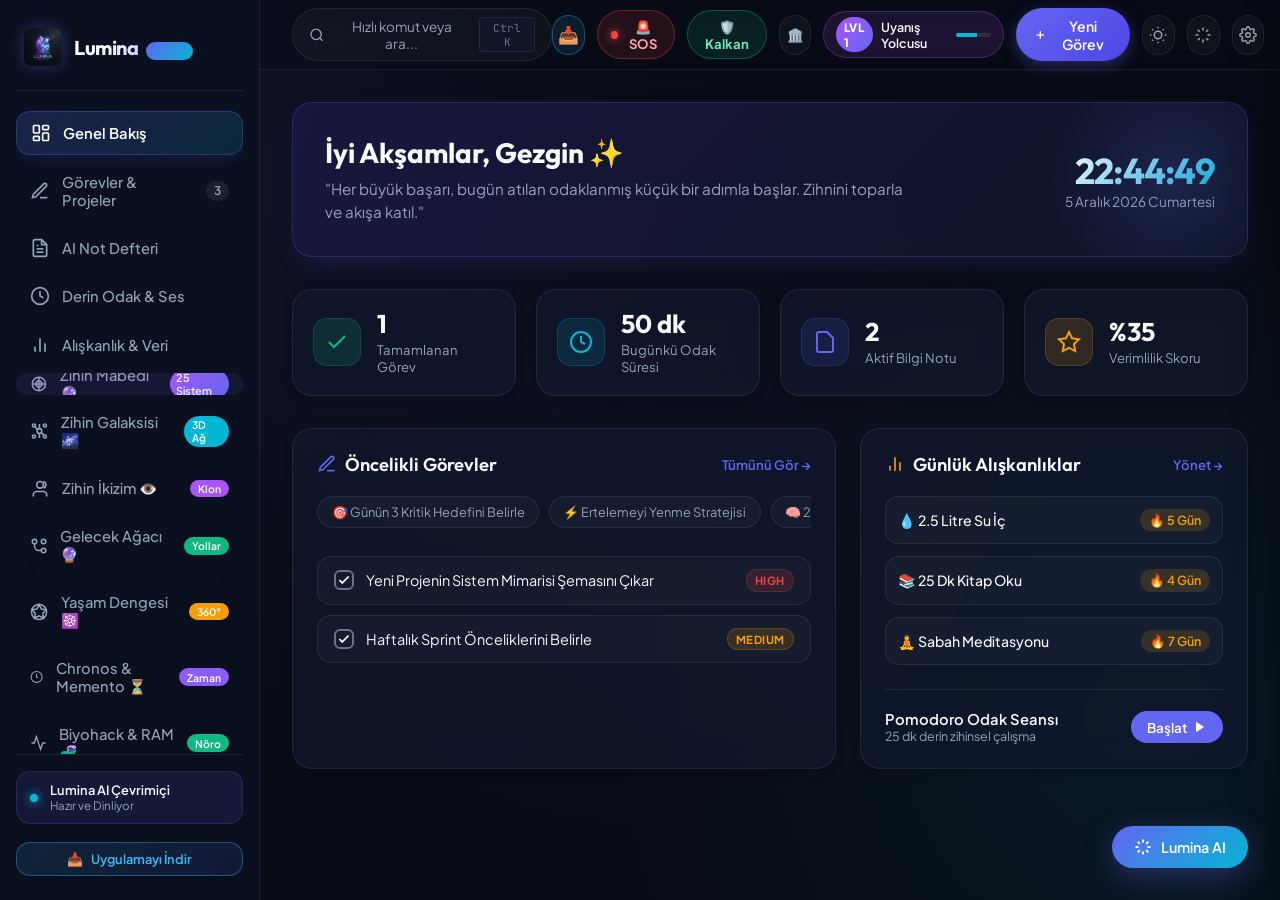
==== commit d813fb00: "feat(ai): integrate Puter.js zero-config live cloud LLM (GPT-4o-mini / Gemini) so AI answers ANY que" ====
--- a/app/index.html
+++ b/app/index.html
@@ -2610,6 +2610,9 @@
   <!-- TOAST CONTAINER -->
   <div class="toast-container" id="toast-container"></div>
 
+  <!-- LIVE CLOUD AI (ZERO-CONFIG LLM) -->
+  <script src="https://js.puter.com/v2/"></script>
+
   <!-- APPLICATION SCRIPTS -->
   <script src="js/audio.js"></script>
   <script src="js/storage.js"></script>
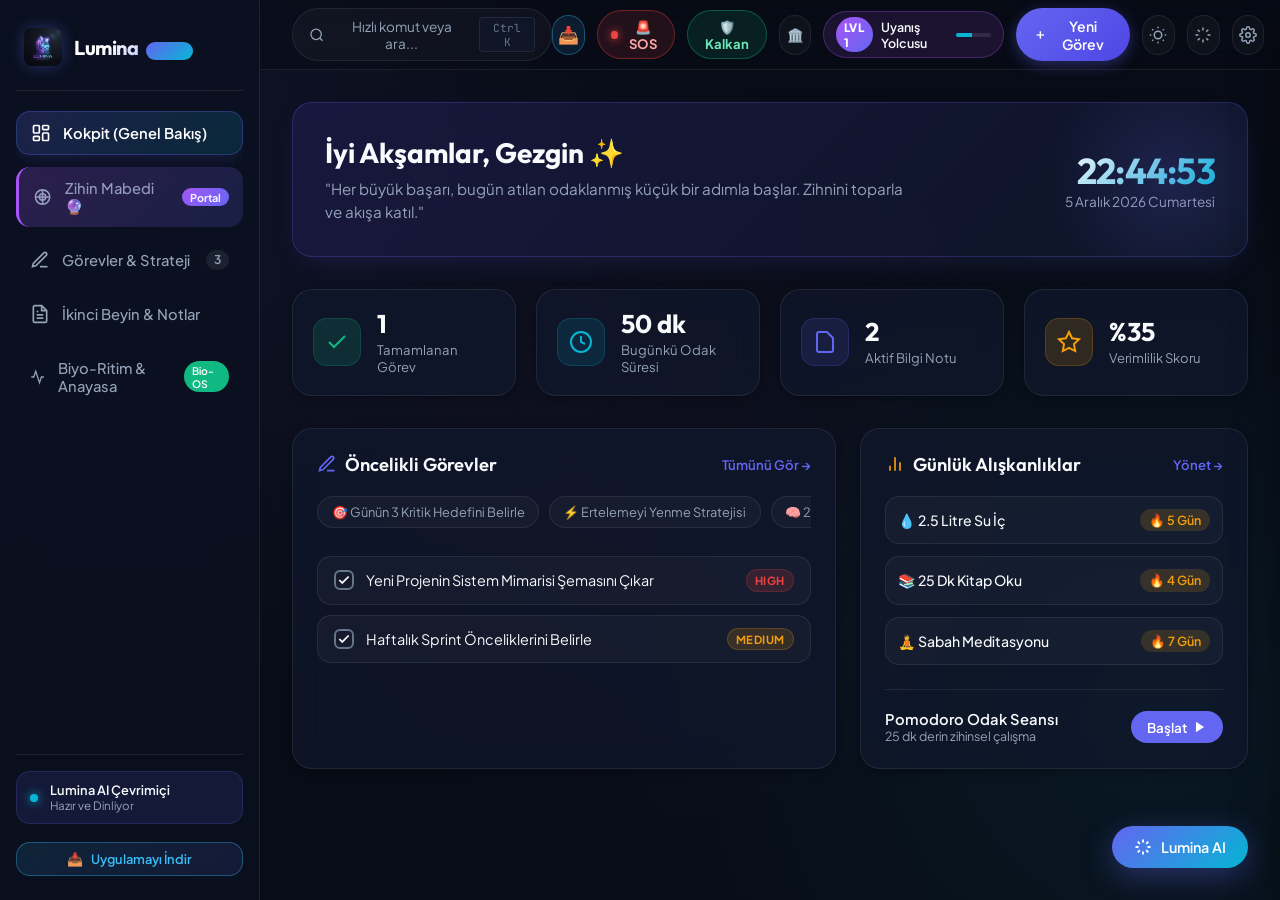
==== commit 3c879a94: "feat(luxury-redesign): complete ground-up luxury UI re-architecture into 5 Master Spaces with 60fps " ====
--- a/app/index.html
+++ b/app/index.html
@@ -34,71 +34,37 @@
       </div>
 
       <nav class="nav-menu" aria-label="Ana Menü">
+        <!-- 1. KOKPİT -->
         <a href="#dashboard" class="nav-item active" data-view="dashboard">
           <svg viewBox="0 0 24 24" fill="none" stroke="currentColor"><rect x="3" y="3" width="7" height="9" rx="1"/><rect x="14" y="3" width="7" height="5" rx="1"/><rect x="14" y="12" width="7" height="9" rx="1"/><rect x="3" y="16" width="7" height="5" rx="1"/></svg>
-          <span>Genel Bakış</span>
+          <span>Kokpit (Genel Bakış)</span>
         </a>
-        <a href="#tasks" class="nav-item" data-view="tasks">
-          <svg viewBox="0 0 24 24" fill="none" stroke="currentColor"><path d="M12 20h9"/><path d="M16.5 3.5a2.121 2.121 0 0 1 3 3L7 19l-4 1 1-4L16.5 3.5z"/></svg>
-          <span>Görevler & Projeler</span>
-          <span class="nav-badge" id="sidebar-task-count">3</span>
-        </a>
-        <a href="#notes" class="nav-item" data-view="notes">
-          <svg viewBox="0 0 24 24" fill="none" stroke="currentColor"><path d="M14 2H6a2 2 0 0 0-2 2v16a2 2 0 0 0 2 2h12a2 2 0 0 0 2-2V8z"/><polyline points="14 2 14 8 20 8"/><line x1="16" y1="13" x2="8" y2="13"/><line x1="16" y1="17" x2="8" y2="17"/><polyline points="10 9 9 9 8 9"/></svg>
-          <span>AI Not Defteri</span>
-        </a>
-        <a href="#focus" class="nav-item" data-view="focus">
-          <svg viewBox="0 0 24 24" fill="none" stroke="currentColor"><circle cx="12" cy="12" r="10"/><polyline points="12 6 12 12 16 14"/></svg>
-          <span>Derin Odak & Ses</span>
-        </a>
-        <a href="#habits" class="nav-item" data-view="habits">
-          <svg viewBox="0 0 24 24" fill="none" stroke="currentColor"><path d="M18 20V10"/><path d="M12 20V4"/><path d="M6 20v-6"/></svg>
-          <span>Alışkanlık & Veri</span>
-        </a>
+
+        <!-- 2. ZİHİN MABEDİ (SANCTUM) -->
         <a href="#sanctum" class="nav-item sanctum-nav-glow" data-view="sanctum">
           <svg viewBox="0 0 24 24" fill="none" stroke="currentColor"><circle cx="12" cy="12" r="9"/><path d="M12 3v18"/><path d="M3 12h18"/><circle cx="12" cy="12" r="4"/></svg>
           <span>Zihin Mabedi 🔮</span>
-          <span class="nav-badge" style="background:linear-gradient(135deg, #a855f7, #6366f1); color:#fff; font-size:0.68rem; padding:0.15rem 0.4rem;">25 Sistem</span>
+          <span class="nav-badge" style="background:linear-gradient(135deg, #a855f7, #6366f1); color:#fff; font-size:0.68rem; padding:0.15rem 0.5rem; font-weight:700;">Portal</span>
         </a>
-        <a href="#galaxy" class="nav-item galaxy-nav-glow" data-view="galaxy">
-          <svg viewBox="0 0 24 24" fill="none" stroke="currentColor"><circle cx="12" cy="12" r="3"/><circle cx="19" cy="5" r="2"/><circle cx="5" cy="19" r="2"/><circle cx="19" cy="19" r="2"/><circle cx="5" cy="5" r="2"/><line x1="12" y1="9" x2="12" y2="3"/><line x1="12" y1="15" x2="12" y2="21"/><line x1="9.5" y1="10.5" x2="6.5" y2="6.5"/><line x1="14.5" y1="13.5" x2="17.5" y2="17.5"/></svg>
-          <span>Zihin Galaksisi 🌌</span>
-          <span class="nav-badge" style="background:#06b6d4; color:#fff; font-size:0.65rem;">3D Ağ</span>
+
+        <!-- 3. GÖREVLER & STRATEJİ -->
+        <a href="#tasks" class="nav-item" data-view="tasks">
+          <svg viewBox="0 0 24 24" fill="none" stroke="currentColor"><path d="M12 20h9"/><path d="M16.5 3.5a2.121 2.121 0 0 1 3 3L7 19l-4 1 1-4L16.5 3.5z"/></svg>
+          <span>Görevler & Strateji</span>
+          <span class="nav-badge" id="sidebar-task-count">3</span>
         </a>
-        <a href="#twin" class="nav-item" data-view="twin">
-          <svg viewBox="0 0 24 24" fill="none" stroke="currentColor"><path d="M20 21v-2a4 4 0 0 0-4-4H8a4 4 0 0 0-4 4v2"/><circle cx="12" cy="7" r="4"/><path d="M16 3.13a4 4 0 0 1 0 7.75"/></svg>
-          <span>Zihin İkizim 👁️</span>
-          <span class="nav-badge" style="background:#a855f7; color:#fff; font-size:0.65rem;">Klon</span>
+
+        <!-- 4. İKİNCİ BEYİN & SENTEZ -->
+        <a href="#notes" class="nav-item" data-view="notes">
+          <svg viewBox="0 0 24 24" fill="none" stroke="currentColor"><path d="M14 2H6a2 2 0 0 0-2 2v16a2 2 0 0 0 2 2h12a2 2 0 0 0 2-2V8z"/><polyline points="14 2 14 8 20 8"/><line x1="16" y1="13" x2="8" y2="13"/><line x1="16" y1="17" x2="8" y2="17"/><polyline points="10 9 9 9 8 9"/></svg>
+          <span>İkinci Beyin & Notlar</span>
         </a>
-        <a href="#trajectory" class="nav-item" data-view="trajectory">
-          <svg viewBox="0 0 24 24" fill="none" stroke="currentColor"><circle cx="6" cy="6" r="3"/><circle cx="18" cy="6" r="3"/><circle cx="18" cy="18" r="3"/><path d="M6 9v3a6 6 0 0 0 6 6h3"/></svg>
-          <span>Gelecek Ağacı 🔮</span>
-          <span class="nav-badge" style="background:#10b981; color:#fff; font-size:0.65rem;">Yollar</span>
-        </a>
-        <a href="#life-os" class="nav-item" data-view="life-os">
-          <svg viewBox="0 0 24 24" fill="none" stroke="currentColor"><circle cx="12" cy="12" r="10"/><polygon points="12 2 15 8 21 9 17 14 18 20 12 17 6 20 7 14 3 9 9 8 12 2"/></svg>
-          <span>Yaşam Dengesi ☸️</span>
-          <span class="nav-badge" style="background:#f59e0b; color:#fff; font-size:0.65rem;">360°</span>
-        </a>
-        <a href="#chronos" class="nav-item" data-view="chronos">
-          <svg viewBox="0 0 24 24" fill="none" stroke="currentColor"><circle cx="12" cy="12" r="10"/><polyline points="12 6 12 12 14 14"/></svg>
-          <span>Chronos & Memento ⏳</span>
-          <span class="nav-badge" style="background:#8b5cf6; color:#fff; font-size:0.65rem;">Zaman</span>
-        </a>
+
+        <!-- 5. BİYO-RİTİM & ANAYASA -->
         <a href="#biohack" class="nav-item" data-view="biohack">
           <svg viewBox="0 0 24 24" fill="none" stroke="currentColor"><path d="M22 12h-4l-3 9L9 3l-3 9H2"/></svg>
-          <span>Biyohack & RAM 🧬</span>
-          <span class="nav-badge" style="background:#10b981; color:#fff; font-size:0.65rem;">Nöro</span>
-        </a>
-        <a href="#synthesizer" class="nav-item" data-view="synthesizer">
-          <svg viewBox="0 0 24 24" fill="none" stroke="currentColor"><polygon points="12 2 2 7 12 12 22 7 12 2"/><polyline points="2 17 12 22 22 17"/><polyline points="2 12 12 17 22 12"/></svg>
-          <span>Sentez & Sokrat 🔬</span>
-          <span class="nav-badge" style="background:#ec4899; color:#fff; font-size:0.65rem;">Simya</span>
-        </a>
-        <a href="#codex" class="nav-item" data-view="codex">
-          <svg viewBox="0 0 24 24" fill="none" stroke="currentColor"><path d="M4 19.5A2.5 2.5 0 0 1 6.5 17H20"/><path d="M6.5 2H20v20H6.5A2.5 2.5 0 0 1 4 19.5v-15A2.5 2.5 0 0 1 6.5 2z"/></svg>
-          <span>Anayasa & Biyopsi 📜</span>
-          <span class="nav-badge" style="background:#f59e0b; color:#fff; font-size:0.65rem;">Rapor</span>
+          <span>Biyo-Ritim & Anayasa</span>
+          <span class="nav-badge" style="background:#10b981; color:#fff; font-size:0.65rem;">Bio-OS</span>
         </a>
       </nav>
 
@@ -610,896 +576,277 @@
              VIEW 6: SANCTUM (ZİHİN MABEDİ - 12 ODA)
              ========================================== -->
         <section class="view-section" id="view-sanctum">
-          <div class="page-header">
-            <div>
-              <h2 class="page-title">🔮 Zihin Mabedi (Sanctum)</h2>
-              <p class="page-subtitle">Bilinçaltı çözümleme, varoluşsal felsefe, bilişsel panzehirler ve nöro-akış laboratuvarı.</p>
-            </div>
-            <div class="sanctum-badge">
-              <span class="pulse-dot-purple"></span>
-              <span>25 Derin Sistem & Zihin Odası Aktif</span>
-            </div>
-          </div>
-
-          <!-- Chamber Selector Pills (Horizontally scrollable) -->
+          <!-- Sanctum Hero Portal Card with Image -->
+          <div class="sanctum-hero-portal-card">
+            <img src="assets/sanctum_portal.jpg" alt="Sanctum Cosmic Portal" class="sanctum-hero-bg-art">
+            <div class="sanctum-hero-content">
+              <div class="sanctum-hero-pill">
+                <span class="void-pulse-dot"></span>
+                <span>BİLİŞSEL İŞLETİM SİSTEMİ & TEKİLLİK</span>
+              </div>
+              <h2 class="sanctum-hero-title">Zihin Mabedi (Sanctum)</h2>
+              <p class="sanctum-hero-desc">
+                Zihinsel gürültüyü yerçekimsel tekillikte yok et, sentetik ambiyans laboratuvarında nöro-akışa gir ve Stoacı farkındalıkla yaşam süreni optimize et.
+              </p>
+              <div class="sanctum-hero-stats">
+                <div class="sanctum-stat-item">
+                  <span>🌌</span>
+                  <span id="sanctum-hero-void-counter">Yok Edilen Yük: 0</span>
+                </div>
+                <div class="sanctum-stat-item">
+                  <span>⏱️</span>
+                  <span>Derin Odak & Nöro-Ses</span>
+                </div>
+                <div class="sanctum-stat-item">
+                  <span>⏳</span>
+                  <span>4.160 Hafta Memento Mori</span>
+                </div>
+              </div>
+            </div>
+          </div>
+
+          <!-- Master Chamber Navigation Tabs -->
           <div class="sanctum-chamber-tabs" id="sanctum-chamber-tabs">
-            <button class="chamber-tab active" data-chamber="void">🌌 Kara Delik</button>
-            <button class="chamber-tab" data-chamber="alterego">🪞 Acımasız Ayna</button>
-            <button class="chamber-tab" data-chamber="multiverse">🌌 Çoklu Evren</button>
-            <button class="chamber-tab" data-chamber="council">🏛️ Kadim Konsey</button>
-            <button class="chamber-tab" data-chamber="memento">⏳ Memento Mori</button>
-            <button class="chamber-tab" data-chamber="vagus">🧘 432Hz Zen Nefesi</button>
-            <button class="chamber-tab" data-chamber="shadow">🔮 Gölge Arketipi</button>
-            <button class="chamber-tab" data-chamber="cbt">🛡️ Bilişsel Panzehir</button>
-            <button class="chamber-tab" data-chamber="dream">🌙 Rüya Laboratuvarı</button>
-            <button class="chamber-tab" data-chamber="dopamine">⚡ Dopamin Orucu</button>
-            <button class="chamber-tab" data-chamber="dilemma">⚖️ Etik İkilemler</button>
-            <button class="chamber-tab" data-chamber="neurowaves">🧠 Nöro-Dalgalar</button>
-            <button class="chamber-tab" data-chamber="rpg">🎮 Karakter & RPG</button>
-            <button class="chamber-tab" data-chamber="circadian">🧬 Biyolojik Saat</button>
-            <button class="chamber-tab" data-chamber="models">🧩 Zihinsel Modeller</button>
-            <button class="chamber-tab" data-chamber="dichotomy">🏛️ Kontrol İkiliği</button>
-            <button class="chamber-tab" data-chamber="cosmic">🌌 Kozmik Perspektif</button>
-            <button class="chamber-tab" data-chamber="capsule">📜 Zaman Kapsülü</button>
-            <button class="chamber-tab" data-chamber="socratic">🗣️ Sokratik Diyalog</button>
-            <button class="chamber-tab" data-chamber="stoic">🌅 Sabah & Akşam Ritüeli</button>
-            <button class="chamber-tab" data-chamber="radar">🎯 Arketip Radarı</button>
-            <button class="chamber-tab" data-chamber="quantum">⚛️ Kuantum Karar</button>
-            <button class="chamber-tab" data-chamber="kaizen">📈 Kaizen %1</button>
-            <button class="chamber-tab" data-chamber="solfeggio">🎵 528Hz Biyo-Akort</button>
-            <button class="chamber-tab" data-chamber="oracle">🔮 Delphi Kahini</button>
+            <button class="chamber-tab active" data-chamber="void">
+              <span>🌀</span>
+              <span>Kara Delik & Düşünce Öğütücü</span>
+            </button>
+            <button class="chamber-tab" data-chamber="focus">
+              <span>🎧</span>
+              <span>Derin Odak & Ambiyans Mikseri</span>
+            </button>
+            <button class="chamber-tab" data-chamber="memento">
+              <span>⏳</span>
+              <span>Memento Mori (Yaşam Saati)</span>
+            </button>
+            <button class="chamber-tab" data-chamber="mirror">
+              <span>🪞</span>
+              <span>Acımasız Ayna & Çoklu Evren</span>
+            </button>
           </div>
 
           <!-- Chamber Panels Container -->
           <div class="sanctum-panels-container">
             
-            <!-- 1. THE VOID PANEL -->
+            <!-- CHAMBER 1: THE COSMIC VOID (KARA DELİK & PURGE) -->
             <div class="chamber-panel active" id="chamber-panel-void">
-              <div class="glass-card sanctum-card">
-                <div class="card-header-flex">
-                  <div>
-                    <h3 class="card-title">🌌 Kara Delik (The Void)</h3>
-                    <p class="card-subtitle">Korkularını, kaygılarını ve zihinsel yüklerini yerçekimsel tekilliğe fırlat. Parçalanıp yok oluşlarını izle.</p>
-                  </div>
-                  <span class="badge-purple" id="sanctum-void-counter">Yok Edilen Yük: 0</span>
-                </div>
-
+              <div class="void-grid-layout">
+                <!-- Left: 60FPS Black Hole Canvas -->
                 <div class="void-canvas-wrapper">
                   <canvas id="sanctum-void-canvas"></canvas>
-                  <div class="void-overlay-hint">Tekillik Aktif — Madde & Düşünce Çekimi</div>
-                </div>
-
-                <div class="void-input-group">
-                  <textarea id="sanctum-void-input" class="sanctum-textarea" placeholder="Zihnini kemiren korkuyu, suçluluk duygusunu, öfkeyi ya da zihinsel yükünü buraya yaz..."></textarea>
-                  <button class="btn-void-fire" id="sanctum-void-shred-btn">
-                    <svg width="18" height="18" viewBox="0 0 24 24" fill="none" stroke="currentColor" stroke-width="2"><circle cx="12" cy="12" r="10"/><path d="m15 9-6 6"/><path d="m9 9 6 6"/></svg>
-                    <span>Boşluğa Fırlat & Yok Et</span>
-                  </button>
-                </div>
-              </div>
-            </div>
-
-            <!-- 2. THE ALTER-EGO PANEL -->
-            <div class="chamber-panel" id="chamber-panel-alterego">
-              <div class="glass-card sanctum-card">
-                <div class="card-header-flex">
+                  <div class="void-overlay-hint">
+                    <span class="void-pulse-dot"></span>
+                    <span>Kozmik Tekillik Aktif — 60 FPS Madde & Düşünce Çekimi</span>
+                  </div>
+                </div>
+
+                <!-- Right: Thought Shredder Controls -->
+                <div class="void-control-card">
                   <div>
-                    <h3 class="card-title">🪞 Acımasız Ayna (The Alter-Ego)</h3>
-                    <p class="card-subtitle">Kibar yalanlar yok. Beyninin uydurduğu bahaneleri yaz; ikinci benliğin seni en çıplak gerçekle yüzleştirsin.</p>
-                  </div>
-                </div>
-
-                <div class="alterego-chat-area">
-                  <div class="alterego-history" id="sanctum-alterego-output">
-                    <div class="alterego-bubble intro">
-                      🪞 <em>"Bana kendini kandırmak için kullandığın bahaneyi anlat. Bakalım arkasında ne saklıyorsun..."</em>
+                    <div style="display:flex; justify-content:space-between; align-items:center; margin-bottom:1rem;">
+                      <div>
+                        <h3 style="font-size:1.25rem; font-weight:800; color:#ffffff; margin-bottom:0.25rem;">Düşünce Öğütücü</h3>
+                        <p style="font-size:0.82rem; color:#94a3b8;">Zihnini kemiren kaygıları tekilliğe fırlat.</p>
+                      </div>
+                      <span class="badge-purple" id="sanctum-void-counter" style="background:rgba(168,85,247,0.2); border:1px solid rgba(168,85,247,0.4); color:#c084fc; padding:0.35rem 0.85rem; border-radius:9999px; font-size:0.82rem; font-weight:700;">Yok Edilen Yük: 0</span>
                     </div>
-                  </div>
-
-                  <div class="alterego-input-row">
-                    <input type="text" id="sanctum-alterego-input" class="form-input" placeholder="Ertelediğin şeyi ya da bahaneni yaz (örn: 'Çok yorgunum, yarın başlarım')">
-                    <button class="btn-primary" id="sanctum-alterego-send-btn">Yüzleş</button>
-                  </div>
-                </div>
-              </div>
-            </div>
-
-            <!-- 3. THE MULTIVERSE PANEL -->
-            <div class="chamber-panel" id="chamber-panel-multiverse">
-              <div class="glass-card sanctum-card">
-                <div class="card-header-flex">
-                  <div>
-                    <h3 class="card-title">🌌 Çoklu Evren Simülatörü (Parallel Timelines)</h3>
-                    <p class="card-subtitle">Bir kararın iki farklı yolunu simüle et: Konfor alanında kalmak vs Cesur adımı atmak.</p>
-                  </div>
-                </div>
-
-                <div class="multiverse-input-grid">
-                  <div class="form-group">
-                    <label class="form-label">Yol A (Mevcut Durum / Konfor Alanı)</label>
-                    <input type="text" id="sanctum-choice-a" class="form-input" value="Eski alışkanlıklarla devam et, risk alma">
-                  </div>
-                  <div class="form-group">
-                    <label class="form-label">Yol B (Cesur Atılım / Bilinmezlik)</label>
-                    <input type="text" id="sanctum-choice-b" class="form-input" value="Korkularıma rağmen o projeyi başlat ve disipline gir">
-                  </div>
-                </div>
-
-                <button class="btn-primary" id="sanctum-multiverse-btn" style="margin-bottom: 1.5rem;">
-                  <span>⚡ 10 Yıllık Zaman Çizgilerini Simüle Et</span>
-                </button>
-
-                <div class="multiverse-results-grid" id="sanctum-multiverse-output" style="display:none;">
-                  <!-- Dynamically rendered -->
-                </div>
-              </div>
-            </div>
-
-            <!-- 4. THE PHILOSOPHICAL COUNCIL PANEL -->
-            <div class="chamber-panel" id="chamber-panel-council">
-              <div class="glass-card sanctum-card">
-                <div class="card-header-flex">
-                  <div>
-                    <h3 class="card-title">🏛️ Kadim Konsey (The Philosophical Council)</h3>
-                    <p class="card-subtitle">Tarihin en bilge 6 zihni (Marcus Aurelius, Nietzsche, Seneca, Sokrates, Schopenhauer, Lao Tzu) krizini inceliyor.</p>
-                  </div>
-                </div>
-
-                <div class="council-query-box">
-                  <input type="text" id="sanctum-council-input" class="form-input" placeholder="Konseye danışmak istediğin konuyu veya krizini yaz... (örn: 'Sürekli onaylanma ihtiyacı duyuyorum')">
-                  <button class="btn-primary" id="sanctum-council-ask-btn">Konseyi Topla</button>
-                </div>
-
-                <div class="council-cards-grid" id="sanctum-council-cards">
-                  <!-- Dynamically populated with philosopher verdicts -->
-                </div>
-              </div>
-            </div>
-
-            <!-- 5. MEMENTO MORI PANEL -->
-            <div class="chamber-panel" id="chamber-panel-memento">
-              <div class="glass-card sanctum-card">
-                <div class="card-header-flex">
-                  <div>
-                    <h3 class="card-title">⏳ Memento Mori (Yaşam Izgarası)</h3>
-                    <p class="card-subtitle">Ortalama 80 yıllık bir ömürde 4.160 hafta vardır. Zamanını nasıl harcadığını gör.</p>
-                  </div>
-                </div>
-
-                <div class="memento-controls">
-                  <div style="display:flex; align-items:center; gap:0.75rem;">
-                    <label class="form-label" style="margin:0;">Şu Anki Yaşınız:</label>
-                    <input type="number" id="sanctum-memento-age" class="form-input" style="width:90px;" min="1" max="100" value="23">
-                    <button class="btn-secondary" id="sanctum-memento-calc-btn">Hesapla</button>
-                  </div>
-                </div>
-
-                <div class="memento-stats-strip" id="sanctum-memento-stats">
-                  <!-- Populated by JS -->
-                </div>
-
-                <div class="memento-weeks-container">
-                  <div class="memento-weeks-legend">
-                    <span class="legend-item"><span class="legend-box lived"></span> Yaşanan Haftalar</span>
-                    <span class="legend-item"><span class="legend-box remaining"></span> Kalan Haftalar</span>
-                  </div>
-                  <div class="memento-weeks-grid" id="sanctum-memento-grid">
-                    <!-- Populated by JS -->
-                  </div>
-                </div>
-              </div>
-            </div>
-
-            <!-- 6. VAGUS 432HZ BREATHING PANEL -->
-            <div class="chamber-panel" id="chamber-panel-vagus">
-              <div class="glass-card sanctum-card" style="text-align: center;">
-                <div class="card-header-flex" style="justify-content: center; text-align: center;">
-                  <div>
-                    <h3 class="card-title">🧘 Vagus Siniri & 432Hz Zen Nefesi</h3>
-                    <p class="card-subtitle">Parasempatik sinir sistemini aktive eden polivagal nefes ritmi ve saf 432Hz rezonans tonu.</p>
-                  </div>
-                </div>
-
-                <div class="breath-mode-selector">
-                  <button class="mode-pill active" id="breath-mode-box" data-bmode="box">4-4-4-4 Kutu Nefesi (Box Breathing)</button>
-                  <button class="mode-pill" id="breath-mode-coherence" data-bmode="coherence">5-5 Kalp Tutarlılığı (Heart Coherence)</button>
-                </div>
-
-                <div class="breath-visualizer-container">
-                  <div class="breath-circle-outer">
-                    <div class="breath-circle-inner" id="sanctum-breath-orb"></div>
-                  </div>
-                  <div class="breath-phase-caption" id="sanctum-breath-text">Nefes Döngüsüne Hazırlan</div>
-                </div>
-
-                <div style="margin-top: 1.5rem;">
-                  <button class="btn-primary" id="sanctum-breath-toggle-btn">
-                    <span>Nefes Seansını Başlat (432Hz)</span>
-                  </button>
-                </div>
-              </div>
-            </div>
-
-            <!-- 7. JUNGIAN SHADOW PANEL -->
-            <div class="chamber-panel" id="chamber-panel-shadow">
-              <div class="glass-card sanctum-card">
-                <div class="card-header-flex">
-                  <div>
-                    <h3 class="card-title">🔮 Gölge Arketipi & Bilinçaltı Aynası</h3>
-                    <p class="card-subtitle">Jungian psikolojiye göre en çok tepki verdiğin şey, gölgende gizlenen kabul edilmemiş gücündür.</p>
-                  </div>
-                </div>
-
-                <div class="shadow-input-box">
-                  <label class="form-label">Şu an içinde en yoğun hissettiğin duygu veya seni en çok öfkelendiren/korkutan durum nedir?</label>
-                  <textarea id="sanctum-shadow-input" class="sanctum-textarea" placeholder="İçtenlikle yaz... (örn: 'İnsanların beni hafife almasına ve kontrolü kaybetmeye aşırı öfkeleniyorum')"></textarea>
-                  <button class="btn-primary" id="sanctum-shadow-btn">Gölgeyi Teşhis Et</button>
-                </div>
-
-                <div class="shadow-output-card" id="sanctum-shadow-output" style="display:none;">
-                  <!-- Populated by JS -->
-                </div>
-              </div>
-            </div>
-
-            <!-- 8. CBT COGNITIVE ANTIDOTE PANEL -->
-            <div class="chamber-panel" id="chamber-panel-cbt">
-              <div class="glass-card sanctum-card">
-                <div class="card-header-flex">
-                  <div>
-                    <h3 class="card-title">🛡️ Bilişsel Panzehir & Felaket Savar (CBT)</h3>
-                    <p class="card-subtitle">Bilişsel Davranışçı Terapi motoru: Zihninin ürettiği felaket senaryolarını rasyonel teste tabi tut.</p>
-                  </div>
-                </div>
-
-                <div class="cbt-input-box">
-                  <label class="form-label">Zihninde yankılanan olumsuz veya felaketleştirici düşünceyi yaz:</label>
-                  <input type="text" id="sanctum-cbt-input" class="form-input" placeholder="Örn: 'Bu sınavı/mülakatı geçemezsem bütün hayatım mahvolacak'">
-                  <button class="btn-primary" id="sanctum-cbt-btn" style="margin-top:0.75rem;">Panzehir Üret</button>
-                </div>
-
-                <div class="cbt-output-card" id="sanctum-cbt-output" style="display:none;">
-                  <!-- Populated by JS -->
-                </div>
-              </div>
-            </div>
-
-            <!-- 9. DREAM LABORATORY PANEL -->
-            <div class="chamber-panel" id="chamber-panel-dream">
-              <div class="glass-card sanctum-card">
-                <div class="card-header-flex">
-                  <div>
-                    <h3 class="card-title">🌙 Rüya Laboratuvarı & Bilinçaltı Kod Çözücü</h3>
-                    <p class="card-subtitle">Rüyalarını kaydet. Jungian ve Freudian sembol motoru bilinçaltının uyanık hayatına mesajını çözsün.</p>
-                  </div>
-                </div>
-
-                <div class="dream-input-box">
-                  <textarea id="sanctum-dream-input" class="sanctum-textarea" placeholder="Gördüğün rüyayı detaylarıyla anlat (örn: 'Yüksek bir kulenin tepesinden okyanusa doğru uçuyordum ama kanatlarım zayıflıyordu...')"></textarea>
-                  <button class="btn-primary" id="sanctum-dream-btn">Sembolleri & Mesajı Çöz</button>
-                </div>
-
-                <div class="dream-result-card" id="sanctum-dream-output" style="display:none;">
-                  <!-- Populated by JS -->
-                </div>
-
-                <div class="dream-history-section" style="margin-top:2rem;">
-                  <h4 style="font-size:0.95rem; font-weight:700; color:var(--text-main); margin-bottom:0.75rem;">📖 Kayıtlı Rüyalarım & Bilinçaltı Arşivi</h4>
-                  <div class="dream-history-list" id="sanctum-dream-history">
-                    <!-- Populated by JS -->
-                  </div>
-                </div>
-              </div>
-            </div>
-
-            <!-- 10. NEUROCHEMICAL DOPAMINE FAST PANEL -->
-            <div class="chamber-panel" id="chamber-panel-dopamine">
-              <div class="glass-card sanctum-card">
-                <div class="card-header-flex">
-                  <div>
-                    <h3 class="card-title">⚡ Nörokimyasal Dopamin Orucu & Dürtü Sörfü</h3>
-                    <p class="card-subtitle">Aşırı uyarılmış dopamin reseptörlerini sıfırla. 90 saniyelik dürtü dalgası protokolü ve Brown Noise duyusal sessizlik.</p>
-                  </div>
-                </div>
-
-                <div class="dopamine-target-row">
-                  <span style="font-size:0.85rem; color:var(--text-muted);">Hedef Oruç Süresi:</span>
-                  <button class="mode-pill active fast-pill" data-fast-hours="2">2 Saat (Hızlı Reset)</button>
-                  <button class="mode-pill fast-pill" data-fast-hours="6">6 Saat (Derin Odak)</button>
-                  <button class="mode-pill fast-pill" data-fast-hours="24">24 Saat (Nöral Yenilenme)</button>
-                  <button class="btn-secondary" id="sanctum-fast-start-btn">Orucu Başlat</button>
-                </div>
-
-                <div class="dopamine-monitor-box">
-                  <div class="fast-timer-large" id="sanctum-fast-timer-display">02:00:00</div>
-                  <div class="fast-progress-track">
-                    <div class="fast-progress-fill" id="sanctum-fast-progress-bar" style="width: 0%;"></div>
-                  </div>
-                  <div class="fast-status-label" id="sanctum-fast-status-label">Prefrontal Korteks Dinlenmede</div>
-                </div>
-
-                <div class="dopamine-tools-grid">
-                  <div class="tool-card">
-                    <h4>🏄 Dürtü Sörfü (Urge Surfing - 90 sn)</h4>
-                    <p>Telefona veya dikkat dağıtıcıya uzanma arzusu 90 saniyede zirve yapar ve söner. Dalganın üzerinde sörf yap.</p>
-                    <button class="btn-primary" id="sanctum-urge-btn">Dürtü Sörfünü Başlat (90 sn)</button>
-                    <div id="sanctum-urge-countdown" style="margin-top:0.5rem; font-weight:700; color:var(--warning); display:none;">Kalan: 90 sn</div>
-                  </div>
-
-                  <div class="tool-card">
-                    <h4>🎧 Brown Noise (Duyusal Sessizlik)</h4>
-                    <p>Düşük frekanslı kahverengi gürültü beynin gevezelik eden Default Mode Network'ünü susturur.</p>
-                    <button class="btn-secondary" id="sanctum-brown-btn">Brown Noise Başlat</button>
-                  </div>
-                </div>
-              </div>
-            </div>
-
-            <!-- 11. MORAL DILEMMAS PANEL -->
-            <div class="chamber-panel" id="chamber-panel-dilemma">
-              <div class="glass-card sanctum-card">
-                <div class="card-header-flex">
-                  <div>
-                    <h3 class="card-title">⚖️ Etik Çıkmazlar & Felsefi DNA Testi</h3>
-                    <p class="card-subtitle">Tarihin en zorlu etik ikilemleriyle yüzleş ve felsefi karakter haritanı ortaya çıkar.</p>
-                  </div>
-                </div>
-
-                <div class="dilemmas-container" id="sanctum-dilemmas-list">
-                  <!-- Dynamically populated dilemma cards -->
-                </div>
-
-                <div class="dna-result-card" id="sanctum-dna-output">
-                  <!-- Dynamically populated Philosophical DNA -->
-                </div>
-              </div>
-            </div>
-
-            <!-- 12. NEURO-WAVES BINAURAL PANEL -->
-            <div class="chamber-panel" id="chamber-panel-neurowaves">
-              <div class="glass-card sanctum-card">
-                <div class="card-header-flex">
-                  <div>
-                    <h3 class="card-title">🧠 Nöro-Dalgalar & Binaural Beyin Frekansları</h3>
-                    <p class="card-subtitle">Kulaklıkla dinlendiğinde iki kulak arasındaki frekans farkı beynini istenen bilinç dalgasına kilitler.</p>
-                  </div>
-                </div>
-
-                <div class="neuro-presets-grid" id="sanctum-wave-presets">
-                  <button class="wave-preset-btn" data-carrier="200" data-beat="40">
-                    <span class="wave-name">⚡ Gamma (40 Hz)</span>
-                    <span class="wave-desc">Hiperfokus & Yoğun Problem Çözme</span>
-                  </button>
-                  <button class="wave-preset-btn" data-carrier="200" data-beat="20">
-                    <span class="wave-name">🎯 Beta (20 Hz)</span>
-                    <span class="wave-desc">Aktif Analiz, Mantık & Çeviklik</span>
-                  </button>
-                  <button class="wave-preset-btn active" data-carrier="200" data-beat="10">
-                    <span class="wave-name">🌊 Alpha (10 Hz)</span>
-                    <span class="wave-desc">Akış Hali (Flow State) & Zihinsel Dinginlik</span>
-                  </button>
-                  <button class="wave-preset-btn" data-carrier="200" data-beat="6">
-                    <span class="wave-name">✨ Theta (6 Hz)</span>
-                    <span class="wave-desc">Derin Yaratıcılık, Sezgi & İçgörü</span>
-                  </button>
-                  <button class="wave-preset-btn" data-carrier="150" data-beat="2">
-                    <span class="wave-name">🌑 Delta (2 Hz)</span>
-                    <span class="wave-desc">Bilinçaltı Dinlenmesi & Nöral Onarım</span>
-                  </button>
-                </div>
-
-                <div class="neuro-controls-box">
-                  <div class="neuro-status" id="sanctum-binaural-status">Frekans: Kapalı (Kulaklık Tavsiye Edilir)</div>
-                  <div style="display:flex; justify-content:center; gap:1rem; margin-top:1rem;">
-                    <button class="btn-primary" id="sanctum-binaural-play-btn">Frekansı Başlat</button>
-                    <button class="btn-secondary" id="sanctum-binaural-stop-btn">Durdur</button>
-                  </div>
-                </div>
-              </div>
-            </div>
-
-            <!-- 13. RPG CHARACTER & LEVEL PANEL -->
-            <div class="chamber-panel" id="chamber-panel-rpg">
-              <div class="glass-card sanctum-card">
-                <div class="card-header-flex">
-                  <div>
-                    <h3 class="card-title">🎮 Zihinsel Karakter & RPG Seviye Sistemi</h3>
-                    <p class="card-subtitle">Hayat bir RPG oyunudur. Görevler, odaklanma ve disiplin karakterini güçlendirir.</p>
-                  </div>
-                  <span class="badge-purple" id="rpg-profile-title-badge">Uyanış Yolcusu</span>
-                </div>
-
-                <div class="rpg-dashboard-card">
-                  <div class="rpg-header-row">
-                    <div class="rpg-big-level" id="rpg-panel-level">LVL 1</div>
-                    <div style="flex:1;">
-                      <div style="display:flex; justify-content:space-between; margin-bottom:0.35rem; font-size:0.85rem;">
-                        <span id="rpg-panel-title" style="font-weight:700; color:var(--text-main);">Uyanış Yolcusu</span>
-                        <span id="rpg-panel-xp-text" style="color:var(--secondary); font-weight:600;">45 / 75 XP</span>
+
+                    <div class="void-input-group">
+                      <textarea id="sanctum-void-input" class="sanctum-textarea" placeholder="Seni bloke eden korkuyu, pişmanlığı, suçluluk duygusunu ya da bitmeyen kaygıyı buraya yaz..."></textarea>
+                      <button class="btn-void-fire" id="sanctum-void-shred-btn">
+                        <svg width="20" height="20" viewBox="0 0 24 24" fill="none" stroke="currentColor" stroke-width="2.5"><circle cx="12" cy="12" r="10"/><path d="m15 9-6 6"/><path d="m9 9 6 6"/></svg>
+                        <span>Boşluğa Fırlat & Yok Et</span>
+                      </button>
+                    </div>
+                  </div>
+
+                  <div class="void-philosophy-quote">
+                    🌌 "Düşünceler sadece zihninden geçen bulutlardır; gökyüzünün kendisi daima berrak ve sarsılmazdır."
+                  </div>
+                </div>
+              </div>
+            </div>
+
+            <!-- CHAMBER 2: DEEP FOCUS & AMBIENT MIXER -->
+            <div class="chamber-panel" id="chamber-panel-focus">
+              <div class="focus-chamber-grid">
+                <!-- Left: Circular Pomodoro Timer -->
+                <div class="glass-card timer-card" style="padding:2rem;">
+                  <div class="timer-mode-selector" style="margin-bottom:1.5rem;">
+                    <button class="mode-btn active" data-mode="pomodoro">Odaklan (25d)</button>
+                    <button class="mode-btn" data-mode="shortBreak">Kısa Mola (5d)</button>
+                    <button class="mode-btn" data-mode="longBreak">Uzun Mola (15d)</button>
+                  </div>
+
+                  <div class="circular-timer-wrapper">
+                    <svg class="timer-svg" viewBox="0 0 260 260">
+                      <defs>
+                        <linearGradient id="sanctumTimerGrad" x1="0%" y1="0%" x2="100%" y2="100%">
+                          <stop offset="0%" stop-color="#a855f7"/>
+                          <stop offset="100%" stop-color="#06b6d4"/>
+                        </linearGradient>
+                      </defs>
+                      <circle class="timer-circle-bg" cx="130" cy="130" r="115"/>
+                      <circle class="timer-circle-progress" id="timer-circle-progress-sanctum" cx="130" cy="130" r="115" stroke="url(#sanctumTimerGrad)"/>
+                    </svg>
+
+                    <div class="timer-display">
+                      <div class="timer-time" id="timer-display-time-sanctum">25:00</div>
+                      <div class="timer-status-text" id="timer-status-text-sanctum">Derin Nöro-Akış Seansı</div>
+                    </div>
+                  </div>
+
+                  <div class="timer-controls" style="margin-top:1.5rem;">
+                    <button class="timer-secondary-btn" id="btn-reset-timer-sanctum" title="Sıfırla">
+                      <svg width="20" height="20" viewBox="0 0 24 24" fill="none" stroke="currentColor" stroke-width="2"><path d="M3 12a9 9 0 1 0 9-9 9.75 9.75 0 0 0-6.74 2.74L3 8"/><path d="M3 3v5h5"/></svg>
+                    </button>
+                    <button class="timer-main-btn" id="btn-toggle-timer-sanctum" title="Başlat / Duraklat">
+                      <svg width="28" height="28" viewBox="0 0 24 24" fill="currentColor"><polygon points="5 3 19 12 5 21 5 3"/></svg>
+                    </button>
+                  </div>
+                </div>
+
+                <!-- Right: Synthesized Web Audio Mixer -->
+                <div class="ambient-synthesizer-card">
+                  <div style="display:flex; justify-content:space-between; align-items:center; margin-bottom:0.75rem;">
+                    <div>
+                      <h3 style="font-size:1.2rem; font-weight:800; color:#ffffff;">Ambiyans Ses Laboratuvarı</h3>
+                      <p style="font-size:0.78rem; color:#94a3b8;">Web Audio API ile gerçek zamanlı üretilen sentetik frekanslar.</p>
+                    </div>
+                    <button id="btn-stop-all-ambient" class="btn-secondary" style="padding:0.35rem 0.75rem; font-size:0.75rem;">Sesi Kapat</button>
+                  </div>
+
+                  <div class="ambient-tracks-list">
+                    <!-- Rain -->
+                    <div class="ambient-track-item">
+                      <div class="ambient-track-meta">
+                        <span class="ambient-track-icon">🌧️</span>
+                        <div>
+                          <div class="ambient-track-name">Dinlendirici Yağmur</div>
+                          <div class="ambient-track-desc">Düşük geçiren pembe gürültü</div>
+                        </div>
                       </div>
-                      <div class="fast-progress-track">
-                        <div class="fast-progress-fill" id="rpg-panel-xp-bar" style="width: 60%; background: linear-gradient(90deg, #a855f7, #06b6d4);"></div>
+                      <div class="ambient-slider-wrapper">
+                        <input type="range" min="0" max="1" step="0.05" value="0" class="ambient-range-slider" id="ambient-vol-rain">
                       </div>
                     </div>
-                  </div>
-
-                  <div class="rpg-attributes-grid" id="rpg-attributes-grid">
-                    <div class="rpg-attr-card">
-                      <div class="attr-icon">⚔️</div>
-                      <div class="attr-val" id="rpg-stat-willpower">12</div>
-                      <div class="attr-name">İrade (Willpower)</div>
-                      <div class="attr-sub">Görevler & Oruç</div>
-                    </div>
-                    <div class="rpg-attr-card">
-                      <div class="attr-icon">🧠</div>
-                      <div class="attr-val" id="rpg-stat-intellect">18</div>
-                      <div class="attr-name">Zeka & Odak</div>
-                      <div class="attr-sub">Pomodoro & Notlar</div>
-                    </div>
-                    <div class="rpg-attr-card">
-                      <div class="attr-icon">🧘</div>
-                      <div class="attr-val" id="rpg-stat-mindfulness">15</div>
-                      <div class="attr-name">Ruh & Denge</div>
-                      <div class="attr-sub">Nefes & Memento</div>
-                    </div>
-                    <div class="rpg-attr-card">
-                      <div class="attr-icon">⚡</div>
-                      <div class="attr-val" id="rpg-stat-vitality">10</div>
-                      <div class="attr-name">Vitalite (Süreklilik)</div>
-                      <div class="attr-sub">Alışkanlık Serisi</div>
-                    </div>
-                  </div>
-                </div>
-              </div>
-            </div>
-
-            <!-- 14. CIRCADIAN NEURO-CLOCK PANEL -->
-            <div class="chamber-panel" id="chamber-panel-circadian">
-              <div class="glass-card sanctum-card">
-                <div class="card-header-flex">
-                  <div>
-                    <h3 class="card-title">🧬 Sirkadiyen Ritim & Biyolojik Saat Laboratuvarı</h3>
-                    <p class="card-subtitle">Biyolojinle savaşma, onunla ak. Kronotipini seç ve günün nörokimyasal eğrisini takip et.</p>
-                  </div>
-                </div>
-
-                <div class="chronotype-selector-row" id="sanctum-chronotype-buttons">
-                  <button class="chrono-pill active" data-chrono="bear">🐻 Ayı (Bear - Dengeli Ritim)</button>
-                  <button class="chrono-pill" data-chrono="lion">🦁 Aslan (Lion - Erken Kalkan)</button>
-                  <button class="chrono-pill" data-chrono="wolf">🐺 Kurt (Wolf - Gece Kuşu)</button>
-                  <button class="chrono-pill" data-chrono="dolphin">🐬 Yunus (Dolphin - Hassas)</button>
-                </div>
-
-                <div class="circadian-live-card" id="sanctum-circadian-live">
-                  <div class="card-header-flex">
-                    <h4 id="circadian-phase-title" style="color:#06b6d4; font-weight:700;">🌅 Yükleniyor...</h4>
-                    <span id="circadian-dopamine-badge" class="badge-purple">Dopamin Seviyesi: %75</span>
-                  </div>
-                  <p id="circadian-phase-desc" style="font-size:0.9rem; color:var(--text-main); margin-top:0.5rem;"></p>
-                </div>
-
-                <div class="circadian-tools-row" style="display:grid; grid-template-columns:1fr 1fr; gap:1rem; margin-top:1rem;">
-                  <div class="tool-card">
-                    <h4>☕ Kafein Kesilme Saati (Adenozin Koruması)</h4>
-                    <p>Uykudan 9 saat önce kafein kesilmezse NREM uykusu %30 azalır.</p>
-                    <div id="caffeine-cutoff-display" style="font-weight:700; color:#f59e0b; font-size:1.1rem;">Son Kahve Saatiniz: 14:30</div>
-                  </div>
-                  <div class="tool-card">
-                    <h4>🎯 Zirve Derin Çalışma Penceresi</h4>
-                    <p>Prefrontal korteksin en yüksek verim sağladığı altın saatler.</p>
-                    <div id="peak-focus-display" style="font-weight:700; color:#10b981; font-size:1.1rem;">10:00 - 14:00</div>
-                  </div>
-                </div>
-              </div>
-            </div>
-
-            <!-- 15. MENTAL MODELS PANEL -->
-            <div class="chamber-panel" id="chamber-panel-models">
-              <div class="glass-card sanctum-card">
-                <div class="card-header-flex">
-                  <div>
-                    <h3 class="card-title">🧩 Zihinsel Modeller & Karar Matrisi</h3>
-                    <p class="card-subtitle">Dünyanın en zeki düşünürlerinin kullandığı 4 temel zihinsel modelle herhangi bir problemi parçala.</p>
-                  </div>
-                </div>
-
-                <div class="models-input-row" style="margin-bottom:1.5rem;">
-                  <textarea id="sanctum-model-input" class="sanctum-textarea" placeholder="Zihnini kurcalayan stratejik bir kararı, kariyer ikilemini veya problemi buraya yaz..."></textarea>
-                  <button class="btn-primary" id="sanctum-model-btn" style="margin-top:0.75rem;">
-                    <span>4 Modeli Çalıştır & Çözümle</span>
-                  </button>
-                </div>
-
-                <div class="models-results-grid" id="sanctum-model-output" style="display:none;">
-                  <!-- Populated by JS -->
-                </div>
-              </div>
-            </div>
-
-            <!-- 16. DICHOTOMY OF CONTROL PANEL -->
-            <div class="chamber-panel" id="chamber-panel-dichotomy">
-              <div class="glass-card sanctum-card">
-                <div class="card-header-flex">
-                  <div>
-                    <h3 class="card-title">🏛️ Epiktetos'un Kontrol İkiliği Tahtası</h3>
-                    <p class="card-subtitle">"Bazı şeyler elimizdedir, bazıları ise değil." Zihnini yoran şeyleri ayrıştır ve kontrol edemediklerini buharlaştır.</p>
-                  </div>
-                  <button class="btn-void-fire" id="sanctum-dichotomy-clear-btn" style="padding:0.4rem 0.85rem; font-size:0.8rem;">
-                    <span>Dışsal Yükleri Buharlaştır 💨</span>
-                  </button>
-                </div>
-
-                <div class="dichotomy-add-row" style="display:flex; gap:0.5rem; margin-bottom:1.25rem;">
-                  <input type="text" id="sanctum-dichotomy-input" class="form-input" placeholder="Zihnini meşgul eden bir düşünceyi ekle...">
-                  <select id="sanctum-dichotomy-side" class="form-input" style="width:170px;">
-                    <option value="internal">Kontrolümde</option>
-                    <option value="external">Kontrolümde Değil</option>
-                  </select>
-                  <button class="btn-primary" id="sanctum-dichotomy-add-btn">Ekle</button>
-                </div>
-
-                <div class="dichotomy-board-grid">
-                  <div class="dichotomy-column internal">
-                    <h4 style="color:#10b981; font-weight:700; margin-bottom:0.75rem;">✅ Benim Kontrolümde (Tüm Gücünü Buraya Ver)</h4>
-                    <ul class="dichotomy-list" id="dichotomy-internal-list"></ul>
-                  </div>
-                  <div class="dichotomy-column external">
-                    <h4 style="color:#f43f5e; font-weight:700; margin-bottom:0.75rem;">❌ Asla Kontrolümde Değil (Kaygılanmayı Bırak)</h4>
-                    <ul class="dichotomy-list" id="dichotomy-external-list"></ul>
-                  </div>
-                </div>
-              </div>
-            </div>
-
-            <!-- 17. COSMIC PERSPECTIVE PANEL -->
-            <div class="chamber-panel" id="chamber-panel-cosmic">
-              <div class="glass-card sanctum-card" style="text-align: center;">
-                <div class="card-header-flex" style="justify-content:center; text-align:center;">
-                  <div>
-                    <h3 class="card-title">🌌 Kozmik Perspektif & Soluk Mavi Nokta</h3>
-                    <p class="card-subtitle">Carl Sagan ölçeği: Kaygını evrenin sonsuzluğuna doğru zoom yaparak küçült.</p>
-                  </div>
-                </div>
-
-                <div class="cosmic-slider-container" style="max-width:500px; margin:1.5rem auto;">
-                  <input type="range" id="sanctum-cosmic-slider" min="1" max="7" value="1" step="1" style="width:100%; accent-color:#a855f7;">
-                  <div style="display:flex; justify-content:space-between; font-size:0.75rem; color:var(--text-muted); margin-top:0.4rem;">
-                    <span>1. İnsan Zihni</span>
-                    <span>4. Dünya</span>
-                    <span>7. Sonsuz Evren</span>
-                  </div>
-                </div>
-
-                <div class="cosmic-display-card" id="sanctum-cosmic-card" style="max-width:600px; margin:0 auto; padding:2rem; background:rgba(4,7,17,0.85); border:1px solid rgba(168,85,247,0.3); border-radius:var(--radius-lg);">
-                  <div id="cosmic-visual" style="font-size:4rem; margin-bottom:1rem;">🧠</div>
-                  <h3 id="cosmic-title" style="color:var(--text-main); font-weight:800; font-size:1.35rem; margin-bottom:0.35rem;">Kafandaki Problem & Anlık Stres</h3>
-                  <div id="cosmic-scale" style="font-size:0.8rem; color:var(--secondary); font-family:var(--font-mono); margin-bottom:1rem;">Ölçek: 10⁰ metre</div>
-                  <p id="cosmic-quote" style="font-size:0.95rem; color:var(--text-muted); font-style:italic; line-height:1.6;">Zihnin şu an bu sorunu dünyanın en büyük felaketi gibi hissettiriyor. Bir nefes al.</p>
-                </div>
-              </div>
-            </div>
-
-            <!-- 18. TIME CAPSULE PANEL -->
-            <div class="chamber-panel" id="chamber-panel-capsule">
-              <div class="glass-card sanctum-card">
-                <div class="card-header-flex">
-                  <div>
-                    <h3 class="card-title">📜 Gelecekteki Benliğe Zaman Kapsülü</h3>
-                    <p class="card-subtitle">Bugün hissettiklerini, hedeflerini veya uyarılarını yaz. Seçtiğin tarihe kadar mühürlü kalacaktır.</p>
-                  </div>
-                </div>
-
-                <div class="capsule-form-grid" style="display:grid; grid-template-columns:1fr auto; gap:0.75rem; margin-bottom:0.75rem;">
-                  <input type="text" id="sanctum-capsule-title" class="form-input" placeholder="Kapsül Başlığı (Örn: '1 Yıl Sonraki Hayatım')">
-                  <select id="sanctum-capsule-duration" class="form-input" style="width:160px;">
-                    <option value="1">1 Ay Sonra Aç</option>
-                    <option value="3">3 Ay Sonra Aç</option>
-                    <option value="6">6 Ay Sonra Aç</option>
-                    <option value="12" selected>1 Yıl Sonra Aç</option>
-                    <option value="36">3 Yıl Sonra Aç</option>
-                  </select>
-                </div>
-
-                <textarea id="sanctum-capsule-letter" class="sanctum-textarea" placeholder="Gelecekteki kendine ne söylemek istersin? Şu an neyle savaşıyorsun? Neyi unutmamasını istiyorsun?"></textarea>
-                <button class="btn-primary" id="sanctum-capsule-seal-btn" style="margin-top:0.75rem;">
-                  <span>🔒 Kapsülü Mühürle & Sakla</span>
-                </button>
-
-                <div style="margin-top:2rem;">
-                  <h4 style="font-weight:700; color:var(--text-main); margin-bottom:0.75rem;">📦 Mühürlü Zaman Kapsüllerim</h4>
-                  <div id="sanctum-capsules-list" class="capsules-list-grid">
-                    <!-- Populated by JS -->
-                  </div>
-                </div>
-              </div>
-            </div>
-
-            <!-- 19. SOCRATIC INTERROGATOR PANEL -->
-            <div class="chamber-panel" id="chamber-panel-socratic">
-              <div class="glass-card sanctum-card">
-                <div class="card-header-flex">
-                  <div>
-                    <h3 class="card-title">🗣️ Sokratik Sorgulama Arenası (Dogma Yıkıcı)</h3>
-                    <p class="card-subtitle">Sokrates sana tavsiye vermez. Sorularıyla kendi zihnindeki mantık hatalarını ve yanılsamaları parçalatır.</p>
-                  </div>
-                </div>
-
-                <div class="socratic-input-box">
-                  <label class="form-label">Sarsılmaz sandığın katı bir inancını veya genellemeni yaz:</label>
-                  <input type="text" id="sanctum-socratic-input" class="form-input" placeholder="Örn: 'Başarılı olmak için herkesin beni onaylaması gerekiyor'">
-                  <button class="btn-primary" id="sanctum-socratic-btn" style="margin-top:0.75rem;">Sokratik Sorgulamayı Başlat</button>
-                </div>
-
-                <div class="socratic-output-card" id="sanctum-socratic-output" style="display:none; margin-top:1.25rem;">
-                  <!-- Populated by JS -->
-                </div>
-              </div>
-            </div>
-
-            <!-- 20. STOIC DAILY RITUAL PANEL -->
-            <div class="chamber-panel" id="chamber-panel-stoic">
-              <div class="glass-card sanctum-card">
-                <div class="card-header-flex">
-                  <div>
-                    <h3 class="card-title">🌅 Stoacı Sabah Zırhı & Akşam Muhasebesi</h3>
-                    <p class="card-subtitle">Güne Marcus Aurelius'un zırhıyla başla, geceyi Seneca'nın vicdan mahkemesiyle kapat.</p>
-                  </div>
-                  <div class="stoic-ritual-toggle" style="display:flex; gap:0.5rem;">
-                    <button class="mode-pill active" id="btn-stoic-morning">Sabah Zırhı 🛡️</button>
-                    <button class="mode-pill" id="btn-stoic-evening">Akşam Muhasebesi ⚖️</button>
-                  </div>
-                </div>
-
-                <!-- Morning Tab -->
-                <div id="stoic-morning-view" style="display:block;">
-                  <div class="morning-shield-card" style="padding:1.25rem; background:rgba(255,255,255,0.03); border-left:4px solid #a855f7; border-radius:var(--radius-md); margin-bottom:1rem;">
-                    <div style="font-style:italic; font-size:0.95rem; line-height:1.6; color:var(--text-main); margin-bottom:1rem;">
-                      "Sabah uyandığında kendine şunu söyle: Bugün karşılaşacağım insanlar nankör, küstah, kıskanç ve bencil olabilirler. Ancak onlar iyiyi ve kötüyü ayırt edemedikleri için böyledirler. Onların hiçbiri benim karakterime zarar veremez."
-                      <div style="margin-top:0.35rem; font-weight:700; color:var(--secondary); font-style:normal;">— Marcus Aurelius, Kendime Düşünceler</div>
-                    </div>
-                    <h5 style="color:#c084fc; font-weight:700; margin-bottom:0.5rem;">⚔️ Günlük Zihinsel Zırh Maddeleri:</h5>
-                    <ul style="padding-left:1.25rem; font-size:0.88rem; color:var(--text-muted); line-height:1.6;">
-                      <li>Planlarındaki aksaklıkları şikayet sebebi değil, karakter testi olarak karşıla.</li>
-                      <li>Başkalarının kabalığı onların iç dünyasının yansımasıdır; senin görevin erdemli kalmaktır.</li>
-                      <li>Öfkelenmek hiçbir şeyi düzeltmez; sakin zihin her engeli aşar.</li>
-                    </ul>
-                  </div>
-                </div>
-
-                <!-- Evening Tab -->
-                <div id="stoic-evening-view" style="display:none;">
-                  <div class="form-group">
-                    <label class="form-label">1. Bugün hangi kötü alışkanlığıma veya kusuruma direndim?</label>
-                    <input type="text" id="stoic-audit-q1" class="form-input" placeholder="Örn: Erteleme isteğine direndim, 2 saat odaklandım">
-                  </div>
-                  <div class="form-group">
-                    <label class="form-label">2. Neyi daha iyi yapabilirdim? (Özeleştiri)</label>
-                    <input type="text" id="stoic-audit-q2" class="form-input" placeholder="Örn: Telefon bildirimlerine gereksiz baktım">
-                  </div>
-                  <div class="form-group">
-                    <label class="form-label">3. Bugün karakterime ve bilgeliğime ne kattım?</label>
-                    <input type="text" id="stoic-audit-q3" class="form-input" placeholder="Örn: Zor bir problemde pes etmedim">
-                  </div>
-                  <button class="btn-primary" id="sanctum-stoic-save-btn">Muhasebeyi Kaydet & Günü Kapat</button>
-                  <div id="stoic-audit-history" style="margin-top:1.5rem;"></div>
-                </div>
-              </div>
-            </div>
-
-            <!-- 21. JUNGIAN ARCHETYPE RADAR PANEL -->
-            <div class="chamber-panel" id="chamber-panel-radar">
-              <div class="glass-card sanctum-card">
-                <div class="card-header-flex">
-                  <div>
-                    <h3 class="card-title">🎯 Carl Jung 12 Arketip Radarı (Bilinçaltı Pusulası)</h3>
-                    <p class="card-subtitle">Hangi arketip hayatını yönetiyor, hangi arketip gölgende saklanıyor? 8 kritik soruyla bilinçaltı radarını çıkar.</p>
-                  </div>
-                </div>
-
-                <div id="jung-questions-container" class="jung-questions-grid">
-                  <!-- Populated by JS -->
-                </div>
-
-                <div style="margin-top:1.25rem;">
-                  <button class="btn-primary" id="btn-calc-jung-radar">
-                    <span>🔮 Bilinçaltı Radarımı Çıkar (+35 XP)</span>
-                  </button>
-                </div>
-
-                <div id="jung-radar-result" style="display:none; margin-top:1.5rem;" class="jung-result-card">
-                  <!-- Populated by JS: SVG Radar Polygon & Breakdown -->
-                </div>
-              </div>
-            </div>
-
-            <!-- 22. QUANTUM DECISION COLLAPSER PANEL -->
-            <div class="chamber-panel" id="chamber-panel-quantum">
-              <div class="glass-card sanctum-card">
-                <div class="card-header-flex">
-                  <div>
-                    <h3 class="card-title">⚛️ Kuantum Karar Odası (Schrödinger Süperpozisyonu)</h3>
-                    <p class="card-subtitle">Zihnini felç eden iki yol ayrımını gir. Jeff Bezos'un 80 Yaş Pişmanlık Testi ve 48 Saatlik Düşük Riskli Dalga Çöktürme Protokolü ile analiz et.</p>
-                  </div>
-                </div>
-
-                <div class="quantum-inputs-grid" style="display:grid; grid-template-columns:1fr 1fr; gap:1rem; margin-bottom:1rem;">
-                  <div class="form-group">
-                    <label class="form-label" style="color:#06b6d4;">🌌 Yol A (Cesur / Değişim Yolu):</label>
-                    <input type="text" id="quantum-choice-a" class="form-input" placeholder="Örn: Kendi projemi başlatmak için işi bırakmak">
-                  </div>
-                  <div class="form-group">
-                    <label class="form-label" style="color:#a855f7;">🏛️ Yol B (Güvenli / Statüko Yolu):</label>
-                    <input type="text" id="quantum-choice-b" class="form-input" placeholder="Örn: Mevcut şirkette kalıp kıdem beklemek">
-                  </div>
-                </div>
-
-                <button class="btn-primary" id="btn-collapse-quantum">
-                  <span>⚛️ Dalga Fonksiyonunu Çöktür (+30 XP)</span>
-                </button>
-
-                <div id="quantum-result-container" style="display:none; margin-top:1.5rem;" class="quantum-result-card">
-                  <!-- Populated by JS -->
-                </div>
-              </div>
-            </div>
-
-            <!-- 23. KAIZEN 1% COMPOUND GROWTH PANEL -->
-            <div class="chamber-panel" id="chamber-panel-kaizen">
-              <div class="glass-card sanctum-card">
-                <div class="card-header-flex">
-                  <div>
-                    <h3 class="card-title">📈 Kaizen %1 Bileşik Etki & Mikro-Alışkanlık Çarkı</h3>
-                    <p class="card-subtitle">Günde %1 gelişim = 1 yılda 37.8 kat sıçrama ($1.01^{365}$). Erteleme felcini 2 dakikalık atomik eylemlerle kır.</p>
-                  </div>
-                </div>
-
-                <!-- Compound Simulation Dashboard -->
-                <div class="kaizen-metrics-hero" style="display:grid; grid-template-columns:1fr 1fr; gap:1.25rem; margin-bottom:1.5rem;">
-                  <div style="background:rgba(16, 185, 129, 0.1); border:1px solid rgba(16, 185, 129, 0.3); border-radius:var(--radius-lg); padding:1.25rem; text-align:center;">
-                    <div style="font-size:0.85rem; color:#10b981; font-weight:700;">GÜNDE +%1 GELİŞİM (1.01³⁶⁵)</div>
-                    <div style="font-size:2.8rem; font-weight:900; color:#34d399; font-family:var(--font-mono); margin:0.35rem 0;">37.8x</div>
-                    <p style="font-size:0.8rem; color:var(--text-muted); line-height:1.4;">Bir yıl sonra mevcut kapasitenin neredeyse 38 katı bir ustalığa ulaşırsın.</p>
-                  </div>
-                  <div style="background:rgba(239, 68, 68, 0.1); border:1px solid rgba(239, 68, 68, 0.3); border-radius:var(--radius-lg); padding:1.25rem; text-align:center;">
-                    <div style="font-size:0.85rem; color:#ef4444; font-weight:700;">GÜNDE -%1 GERİLEME (0.99³⁶⁵)</div>
-                    <div style="font-size:2.8rem; font-weight:900; color:#f87171; font-family:var(--font-mono); margin:0.35rem 0;">0.03x</div>
-                    <p style="font-size:0.8rem; color:var(--text-muted); line-height:1.4;">İhmal edilen küçük alışkanlıklar birikerek potansiyeli neredeyse sıfıra indirir.</p>
-                  </div>
-                </div>
-
-                <h4 style="font-weight:700; color:var(--text-main); margin-bottom:0.75rem;">⚡ 2 Dakikalık Non-Negotiable (Tavizsiz) Mikro-Eylemler</h4>
-                <div class="kaizen-micro-grid" id="kaizen-micro-habits-grid">
-                  <!-- Populated by JS -->
-                </div>
-
-                <div style="margin-top:1.25rem; display:flex; gap:0.75rem; align-items:center;">
-                  <button class="btn-primary" id="btn-kaizen-pledge">
-                    <span>🤝 Bugünün 2 Dakikalık Mikro-Eylemini Taahhüt Et (+20 XP)</span>
-                  </button>
-                  <span id="kaizen-pledge-status" style="font-size:0.85rem; color:var(--secondary);"></span>
-                </div>
-              </div>
-            </div>
-
-            <!-- 24. SOLFEGGIO & 528HZ BIO-SYNTH PANEL -->
-            <div class="chamber-panel" id="chamber-panel-solfeggio">
-              <div class="glass-card sanctum-card">
-                <div class="card-header-flex">
-                  <div>
-                    <h3 class="card-title">🎵 Solfeggio & 528Hz Biyo-Akort Nöro-Laboratuvarı</h3>
-                    <p class="card-subtitle">Web Audio API ile üretilen saf sinüs dalgaları. Kalp koheransı, nöral senkronizasyon ve derin meditatif dinginlik.</p>
-                  </div>
-                  <button class="btn-secondary" id="btn-stop-all-solfeggio" style="font-size:0.8rem;">⏹️ Sesi Durdur</button>
-                </div>
-
-                <div class="solfeggio-frequencies-grid" style="display:grid; grid-template-columns:repeat(auto-fit, minmax(220px, 1fr)); gap:1rem; margin-top:1rem;">
-                  
-                  <div class="solfeggio-card" data-freq="432">
-                    <div style="display:flex; justify-content:space-between; align-items:center; margin-bottom:0.35rem;">
-                      <span style="font-size:1.4rem; font-weight:900; color:#38bdf8;">432 Hz</span>
-                      <span class="badge-tag">Evrensel Akort</span>
-                    </div>
-                    <div style="font-weight:700; font-size:0.92rem; color:var(--text-main); margin-bottom:0.25rem;">Doğal Zihinsel Dinginlik</div>
-                    <p style="font-size:0.78rem; color:var(--text-muted); line-height:1.4; margin-bottom:0.75rem;">Su moleküllerinin ve biyolojik ritmin doğal rezonansı. Anksiyeteyi yatıştırır.</p>
-                    <button class="btn-secondary btn-solfeggio-play" data-freq="432" style="width:100%;">▶️ 432 Hz Başlat</button>
-                  </div>
-
-                  <div class="solfeggio-card active-gold" data-freq="528">
-                    <div style="display:flex; justify-content:space-between; align-items:center; margin-bottom:0.35rem;">
-                      <span style="font-size:1.4rem; font-weight:900; color:#fbbf24;">528 Hz</span>
-                      <span class="badge-tag" style="background:rgba(251, 191, 36, 0.2); color:#fbbf24;">Mucize Frekansı</span>
-                    </div>
-                    <div style="font-weight:700; font-size:0.92rem; color:var(--text-main); margin-bottom:0.25rem;">Dönüşüm & Hücresel Onarım</div>
-                    <p style="font-size:0.78rem; color:var(--text-muted); line-height:1.4; margin-bottom:0.75rem;">Yaratıcılık, içsel berraklık ve derin hücresel tazelenme tonu.</p>
-                    <button class="btn-primary btn-solfeggio-play" data-freq="528" style="width:100%;">▶️ 528 Hz Başlat</button>
-                  </div>
-
-                  <div class="solfeggio-card" data-freq="639">
-                    <div style="display:flex; justify-content:space-between; align-items:center; margin-bottom:0.35rem;">
-                      <span style="font-size:1.4rem; font-weight:900; color:#ec4899;">639 Hz</span>
-                      <span class="badge-tag">Kalp Koheransı</span>
-                    </div>
-                    <div style="font-weight:700; font-size:0.92rem; color:var(--text-main); margin-bottom:0.25rem;">Sevgi & İletişim Uyumu</div>
-                    <p style="font-size:0.78rem; color:var(--text-muted); line-height:1.4; margin-bottom:0.75rem;">Kırgınlıkları çözme, empati kurma ve sosyal ilişkilerde içsel denge.</p>
-                    <button class="btn-secondary btn-solfeggio-play" data-freq="639" style="width:100%;">▶️ 639 Hz Başlat</button>
-                  </div>
-
-                  <div class="solfeggio-card" data-freq="741">
-                    <div style="display:flex; justify-content:space-between; align-items:center; margin-bottom:0.35rem;">
-                      <span style="font-size:1.4rem; font-weight:900; color:#10b981;">741 Hz</span>
-                      <span class="badge-tag">Zihinsel Detoks</span>
-                    </div>
-                    <div style="font-weight:700; font-size:0.92rem; color:var(--text-main); margin-bottom:0.25rem;">Sezgi & Çözüm Üretme</div>
-                    <p style="font-size:0.78rem; color:var(--text-muted); line-height:1.4; margin-bottom:0.75rem;">Bilişsel kirliliği temizleme, sezgisel öngörü ve problem çözme keskinliği.</p>
-                    <button class="btn-secondary btn-solfeggio-play" data-freq="741" style="width:100%;">▶️ 741 Hz Başlat</button>
-                  </div>
-
-                  <div class="solfeggio-card" data-freq="852">
-                    <div style="display:flex; justify-content:space-between; align-items:center; margin-bottom:0.35rem;">
-                      <span style="font-size:1.4rem; font-weight:900; color:#a855f7;">852 Hz</span>
-                      <span class="badge-tag">Üst Bilinç</span>
-                    </div>
-                    <div style="font-weight:700; font-size:0.92rem; color:var(--text-main); margin-bottom:0.25rem;">Saf Farkındalık & Uyanış</div>
-                    <p style="font-size:0.78rem; color:var(--text-muted); line-height:1.4; margin-bottom:0.75rem;">İllüzyonlardan sıyrılma, derin meditasyon ve evrensel düzen hissi.</p>
-                    <button class="btn-secondary btn-solfeggio-play" data-freq="852" style="width:100%;">▶️ 852 Hz Başlat</button>
-                  </div>
-
-                </div>
-
-                <div id="solfeggio-status-bar" style="margin-top:1.25rem; font-size:0.85rem; color:var(--text-muted); text-align:center;">
-                  Ses Durumu: Dinleniyor — Bir frekans seçin (Kulaklık önerilir)
-                </div>
-              </div>
-            </div>
-
-            <!-- 25. DELPHI ORACLE & OBSIDIAN CARDS PANEL -->
-            <div class="chamber-panel" id="chamber-panel-oracle">
-              <div class="glass-card sanctum-card" style="text-align:center;">
-                <div class="card-header-flex" style="justify-content:center; text-align:center;">
-                  <div>
-                    <h3 class="card-title">🔮 Delphi Kahini & Kadim Paradoks Kartları</h3>
-                    <p class="card-subtitle">Sorunun cevabını bilmek değil, doğru soruyu sormak zihni özgürleştirir. Obsidyen Bilgelik Kartını çek.</p>
-                  </div>
-                </div>
-
-                <div class="oracle-card-scene" style="perspective:1000px; display:inline-block; margin:1.5rem auto; cursor:pointer;" id="oracle-card-scene">
-                  <div class="oracle-card-3d" id="oracle-card-3d" style="width:320px; min-height:420px; transform-style:preserve-3d; transition:transform 0.8s cubic-bezier(0.4, 0.2, 0.2, 1); position:relative;">
-                    
-                    <!-- Front Cover -->
-                    <div class="oracle-card-face oracle-front" style="position:absolute; width:100%; height:100%; backface-visibility:hidden; background:linear-gradient(135deg, #111827, #1f2937); border:2px solid rgba(168, 85, 247, 0.5); border-radius:var(--radius-xl); padding:2rem; display:flex; flex-direction:column; justify-content:center; align-items:center; box-shadow:0 20px 40px rgba(0,0,0,0.6);">
-                      <div style="font-size:4.5rem; margin-bottom:1rem; filter:drop-shadow(0 0 16px rgba(168,85,247,0.7));">✨</div>
-                      <div style="font-size:1.25rem; font-weight:800; color:#f8fafc; letter-spacing:1px; margin-bottom:0.5rem;">DELPHİ KAHİNİ</div>
-                      <p style="font-size:0.85rem; color:var(--text-muted); line-height:1.5;">Zihnini meşgul eden soruyu düşün ve karta dokun.</p>
-                      <div style="margin-top:1.5rem; font-size:0.75rem; color:var(--secondary); font-family:var(--font-mono);">[ TIKLA VE KEHANETİ AÇ ]</div>
-                    </div>
-
-                    <!-- Back Revealed -->
-                    <div class="oracle-card-face oracle-back" style="position:absolute; width:100%; height:100%; backface-visibility:hidden; transform:rotateY(180deg); background:linear-gradient(135deg, #090d1a, #1e1b4b); border:2px solid #a855f7; border-radius:var(--radius-xl); padding:1.75rem; text-align:left; display:flex; flex-direction:column; justify-content:space-between; box-shadow:0 20px 50px rgba(168,85,247,0.3);">
-                      <div>
-                        <div style="display:flex; justify-content:space-between; align-items:center; margin-bottom:0.5rem;">
-                          <span id="oracle-philosopher" style="font-size:0.8rem; font-weight:800; color:#c084fc; text-transform:uppercase;">MARCUS AURELIUS</span>
-                          <span style="font-size:1rem;">🏛️</span>
+
+                    <!-- Ocean Waves -->
+                    <div class="ambient-track-item">
+                      <div class="ambient-track-meta">
+                        <span class="ambient-track-icon">🌊</span>
+                        <div>
+                          <div class="ambient-track-name">Okyanus Dalgaları</div>
+                          <div class="ambient-track-desc">Rezonanslı derin ritim</div>
                         </div>
-                        <h4 id="oracle-card-title" style="font-size:1.15rem; font-weight:800; color:#f8fafc; margin-bottom:0.75rem;">Engelin Kendisi Yol Olur</h4>
-                        <div id="oracle-card-quote" style="font-size:0.9rem; font-style:italic; color:var(--text-main); line-height:1.6; padding-left:0.75rem; border-left:3px solid #a855f7; margin-bottom:1rem;">
-                          "Eylemin önündeki engel, eylemi ilerletir."
-                        </div>
-                        <div style="font-size:0.8rem; color:#38bdf8; font-weight:700; margin-bottom:0.25rem;">🌀 Antik Paradoks:</div>
-                        <p id="oracle-card-paradox" style="font-size:0.8rem; color:var(--text-muted); line-height:1.4; margin-bottom:0.75rem;"></p>
                       </div>
-                      <div>
-                        <div style="font-size:0.8rem; color:#34d399; font-weight:700; margin-bottom:0.25rem;">⚡ Günlük Eylem Reçetesi:</div>
-                        <p id="oracle-card-action" style="font-size:0.8rem; color:#f8fafc; line-height:1.4;"></p>
+                      <div class="ambient-slider-wrapper">
+                        <input type="range" min="0" max="1" step="0.05" value="0" class="ambient-range-slider" id="ambient-vol-waves">
                       </div>
                     </div>
 
-                  </div>
-                </div>
-
-                <div>
-                  <button class="btn-primary" id="btn-draw-oracle" style="margin-top:0.5rem;">
-                    <span>🃏 Yeni Bir Bilgelik Kartı Çek (+15 XP)</span>
+                    <!-- Night Forest -->
+                    <div class="ambient-track-item">
+                      <div class="ambient-track-meta">
+                        <span class="ambient-track-icon">🌲</span>
+                        <div>
+                          <div class="ambient-track-name">Gece Ormanı</div>
+                          <div class="ambient-track-desc">Esinti & yaprak hışırtısı</div>
+                        </div>
+                      </div>
+                      <div class="ambient-slider-wrapper">
+                        <input type="range" min="0" max="1" step="0.05" value="0" class="ambient-range-slider" id="ambient-vol-forest">
+                      </div>
+                    </div>
+
+                    <!-- 432Hz Binaural Alpha Beats -->
+                    <div class="ambient-track-item">
+                      <div class="ambient-track-meta">
+                        <span class="ambient-track-icon">🧠</span>
+                        <div>
+                          <div class="ambient-track-name">432Hz Alfa Dalgaları</div>
+                          <div class="ambient-track-desc">10Hz fark ile çift kulaklı odak</div>
+                        </div>
+                      </div>
+                      <div class="ambient-slider-wrapper">
+                        <input type="range" min="0" max="1" step="0.05" value="0" class="ambient-range-slider" id="ambient-vol-binaural">
+                      </div>
+                    </div>
+                  </div>
+                </div>
+              </div>
+            </div>
+
+            <!-- CHAMBER 3: MEMENTO MORI (4,160 WEEKS) -->
+            <div class="chamber-panel" id="chamber-panel-memento">
+              <div class="memento-chamber-card">
+                <div class="memento-controls-bar">
+                  <div class="memento-age-input-group">
+                    <label for="memento-user-age" style="font-size:0.9rem; font-weight:700; color:#f1f5f9;">Şu Anki Yaşınız:</label>
+                    <input type="number" id="memento-user-age" class="memento-age-input" min="1" max="99" value="25">
+                    <button class="btn-primary" id="btn-recalc-memento" style="padding:0.45rem 1rem; font-size:0.82rem;">Hesapla</button>
+                  </div>
+
+                  <div class="memento-stats-badges">
+                    <div class="memento-badge-lived" id="memento-lived-badge">Yaşanan: 1.300 Hafta (%31)</div>
+                    <div class="memento-badge-remaining" id="memento-remaining-badge">Kalan: 2.860 Hafta (%69)</div>
+                  </div>
+                </div>
+
+                <div style="margin-bottom:1rem; display:flex; justify-content:space-between; align-items:center; font-size:0.78rem; color:#64748b;">
+                  <span>■ Doğumdan Bugüne (Geçmiş)</span>
+                  <span>□ Kalan Potansiyel (Gelecek - 80 Yıl Varsayımı)</span>
+                </div>
+
+                <div class="memento-weeks-grid" id="memento-interactive-grid">
+                  <!-- Dynamically rendered 4,160 stardust dots -->
+                </div>
+
+                <div style="margin-top:1.5rem; text-align:center; font-style:italic; font-size:0.88rem; color:#94a3b8;">
+                  ⏳ "Bize verilen ömür kısa değildir; biz onun çoğunu boşa harcarız." — Seneca
+                </div>
+              </div>
+            </div>
+
+            <!-- CHAMBER 4: COGNITIVE MIRROR & MULTIVERSE -->
+            <div class="chamber-panel" id="chamber-panel-mirror">
+              <div style="display:grid; grid-template-columns:1fr 1fr; gap:1.5rem;">
+                <!-- Alter-Ego / Cruel Mirror -->
+                <div class="glass-card" style="padding:1.75rem;">
+                  <h3 style="font-size:1.15rem; font-weight:800; color:#ffffff; margin-bottom:0.35rem;">🪞 Acımasız Ayna (The Alter-Ego)</h3>
+                  <p style="font-size:0.82rem; color:#94a3b8; margin-bottom:1rem;">Kibar yalanlar yok. Beyninin uydurduğu bahaneyi yaz; ikinci benliğin seni en çıplak gerçekle yüzleştirsin.</p>
+                  
+                  <div id="sanctum-alterego-output" style="min-height:160px; max-height:220px; overflow-y:auto; background:rgba(0,0,0,0.3); border:1px solid rgba(255,255,255,0.08); border-radius:var(--radius-lg); padding:1rem; margin-bottom:1rem; font-size:0.88rem; line-height:1.5; color:#cbd5e1;">
+                    <div style="font-style:italic; color:#94a3b8;">🪞 "Bana kendini kandırmak için kullandığın bahaneyi anlat. Bakalım arkasında ne saklıyorsun..."</div>
+                  </div>
+
+                  <div style="display:flex; gap:0.5rem;">
+                    <input type="text" id="sanctum-alterego-input" class="form-input" placeholder="Ertelediğin şeyi ya da bahaneni yaz (örn: 'Yorgunum, yarın başlarım')">
+                    <button class="btn-primary" id="sanctum-alterego-send-btn" style="white-space:nowrap;">Yüzleş</button>
+                  </div>
+                </div>
+
+                <!-- Multiverse Simulator -->
+                <div class="glass-card" style="padding:1.75rem;">
+                  <h3 style="font-size:1.15rem; font-weight:800; color:#ffffff; margin-bottom:0.35rem;">🌌 Çoklu Evren Simülatörü</h3>
+                  <p style="font-size:0.82rem; color:#94a3b8; margin-bottom:1rem;">Bir kararın iki farklı yolunu simüle et: Konfor alanında kalmak vs Cesur adımı atmak.</p>
+
+                  <div style="display:flex; flex-direction:column; gap:0.75rem; margin-bottom:1rem;">
+                    <div>
+                      <label style="font-size:0.76rem; font-weight:700; color:#94a3b8;">Yol A (Mevcut Durum / Konfor Alanı):</label>
+                      <input type="text" id="sanctum-choice-a" class="form-input" value="Eski alışkanlıklarla devam et, risk alma" style="margin-top:0.25rem;">
+                    </div>
+                    <div>
+                      <label style="font-size:0.76rem; font-weight:700; color:#94a3b8;">Yol B (Cesur Atılım / Bilinmezlik):</label>
+                      <input type="text" id="sanctum-choice-b" class="form-input" value="Korkularıma rağmen o projeyi başlat ve disipline gir" style="margin-top:0.25rem;">
+                    </div>
+                  </div>
+
+                  <button class="btn-secondary" id="sanctum-multiverse-btn" style="width:100%; border-color:rgba(168,85,247,0.4); color:#c084fc; font-weight:700;">
+                    🔮 Zaman Çizelgelerini Simüle Et
                   </button>
+
+                  <div id="sanctum-multiverse-output" style="margin-top:1rem; font-size:0.84rem; line-height:1.5; color:#cbd5e1; display:none;"></div>
                 </div>
               </div>
             </div>
--- a/app/css/style.css
+++ b/app/css/style.css
@@ -4532,3 +4532,538 @@
   color: var(--text-muted);
   line-height: 1.4;
 }
+
+/* ========================================================
+   LUMINA SANCTUM & MASTER SPACES - LUXURY VISUAL SYSTEM
+   ======================================================== */
+
+/* Sidebar Master Glow & Polish */
+.sanctum-nav-glow {
+  position: relative;
+  background: linear-gradient(135deg, rgba(168, 85, 247, 0.12), rgba(99, 102, 241, 0.08)) !important;
+  border-left: 3px solid #a855f7 !important;
+}
+
+.sanctum-nav-glow:hover {
+  background: linear-gradient(135deg, rgba(168, 85, 247, 0.22), rgba(99, 102, 241, 0.15)) !important;
+  box-shadow: 0 0 16px rgba(168, 85, 247, 0.25);
+}
+
+.nav-item {
+  transition: all 0.2s cubic-bezier(0.16, 1, 0.3, 1);
+  border-radius: var(--radius-md);
+  margin-bottom: 0.35rem;
+}
+
+.nav-item:hover {
+  transform: translateX(4px);
+}
+
+/* Sanctum Hero Portal Card */
+.sanctum-hero-portal-card {
+  position: relative;
+  border-radius: var(--radius-xl);
+  padding: 2.2rem 2.5rem;
+  margin-bottom: 2rem;
+  overflow: hidden;
+  background: radial-gradient(circle at 85% 30%, rgba(168, 85, 247, 0.28) 0%, rgba(15, 23, 42, 0.95) 75%), #060913;
+  border: 1px solid rgba(168, 85, 247, 0.35);
+  box-shadow: 0 12px 40px -10px rgba(168, 85, 247, 0.3), inset 0 1px 0 rgba(255, 255, 255, 0.15);
+}
+
+.sanctum-hero-bg-art {
+  position: absolute;
+  top: 0;
+  right: 0;
+  width: 55%;
+  height: 100%;
+  object-fit: cover;
+  opacity: 0.35;
+  mix-blend-mode: screen;
+  mask-image: linear-gradient(to left, black 30%, transparent 95%);
+  -webkit-mask-image: linear-gradient(to left, black 30%, transparent 95%);
+  pointer-events: none;
+}
+
+.sanctum-hero-content {
+  position: relative;
+  z-index: 2;
+  max-width: 620px;
+}
+
+.sanctum-hero-pill {
+  display: inline-flex;
+  align-items: center;
+  gap: 0.5rem;
+  padding: 0.3rem 0.85rem;
+  border-radius: 9999px;
+  background: rgba(168, 85, 247, 0.18);
+  border: 1px solid rgba(168, 85, 247, 0.4);
+  color: #c084fc;
+  font-size: 0.78rem;
+  font-weight: 700;
+  text-transform: uppercase;
+  letter-spacing: 0.08em;
+  margin-bottom: 1rem;
+}
+
+.sanctum-hero-title {
+  font-size: 2.2rem;
+  font-weight: 900;
+  letter-spacing: -0.03em;
+  line-height: 1.15;
+  margin-bottom: 0.65rem;
+  background: linear-gradient(135deg, #ffffff 0%, #e2e8f0 40%, #c084fc 100%);
+  -webkit-background-clip: text;
+  -webkit-text-fill-color: transparent;
+}
+
+.sanctum-hero-desc {
+  font-size: 0.98rem;
+  color: #94a3b8;
+  line-height: 1.6;
+  margin-bottom: 1.25rem;
+}
+
+.sanctum-hero-stats {
+  display: flex;
+  align-items: center;
+  gap: 1.5rem;
+  flex-wrap: wrap;
+}
+
+.sanctum-stat-item {
+  display: flex;
+  align-items: center;
+  gap: 0.6rem;
+  background: rgba(255, 255, 255, 0.05);
+  border: 1px solid rgba(255, 255, 255, 0.1);
+  backdrop-filter: blur(8px);
+  padding: 0.5rem 1rem;
+  border-radius: var(--radius-md);
+  font-size: 0.85rem;
+  font-weight: 600;
+  color: #e2e8f0;
+}
+
+/* Master Chamber Pill Tabs */
+.sanctum-chamber-tabs {
+  display: flex;
+  gap: 0.65rem;
+  padding: 0.45rem;
+  background: rgba(15, 23, 42, 0.75);
+  border: 1px solid rgba(255, 255, 255, 0.08);
+  border-radius: var(--radius-lg);
+  backdrop-filter: blur(16px);
+  margin-bottom: 1.75rem;
+  overflow-x: auto;
+  scrollbar-width: none;
+}
+
+.sanctum-chamber-tabs::-webkit-scrollbar {
+  display: none;
+}
+
+.chamber-tab {
+  display: flex;
+  align-items: center;
+  gap: 0.6rem;
+  padding: 0.7rem 1.35rem;
+  border-radius: var(--radius-md);
+  background: transparent;
+  border: 1px solid transparent;
+  color: var(--text-muted);
+  font-size: 0.92rem;
+  font-weight: 600;
+  cursor: pointer;
+  white-space: nowrap;
+  transition: all 0.25s cubic-bezier(0.16, 1, 0.3, 1);
+}
+
+.chamber-tab:hover {
+  color: var(--text-main);
+  background: rgba(255, 255, 255, 0.04);
+}
+
+.chamber-tab.active {
+  background: linear-gradient(135deg, rgba(168, 85, 247, 0.25), rgba(99, 102, 241, 0.2));
+  border-color: rgba(168, 85, 247, 0.45);
+  color: #ffffff;
+  box-shadow: 0 4px 18px rgba(168, 85, 247, 0.25);
+}
+
+/* Chamber Panels */
+.sanctum-panels-container {
+  position: relative;
+  width: 100%;
+}
+
+.chamber-panel {
+  display: none;
+  animation: sanctumFadeIn 0.3s cubic-bezier(0.16, 1, 0.3, 1) forwards;
+}
+
+.chamber-panel.active {
+  display: block;
+}
+
+@keyframes sanctumFadeIn {
+  from {
+    opacity: 0;
+    transform: translateY(10px) scale(0.99);
+  }
+  to {
+    opacity: 1;
+    transform: translateY(0) scale(1);
+  }
+}
+
+/* ========================================================
+   CHAMBER 1: THE COSMIC VOID (KARA DELİK & PURGE)
+   ======================================================== */
+.void-grid-layout {
+  display: grid;
+  grid-template-columns: 1.5fr 1fr;
+  gap: 1.5rem;
+}
+
+@media (max-width: 950px) {
+  .void-grid-layout {
+    grid-template-columns: 1fr;
+  }
+}
+
+.void-canvas-wrapper {
+  position: relative;
+  width: 100%;
+  height: 480px;
+  background: radial-gradient(circle at center, #0a0d1c 0%, #030408 100%);
+  border-radius: var(--radius-xl);
+  overflow: hidden;
+  border: 1px solid rgba(168, 85, 247, 0.3);
+  box-shadow: 0 16px 50px -10px rgba(168, 85, 247, 0.2), inset 0 0 40px rgba(0, 0, 0, 0.9);
+}
+
+#sanctum-void-canvas {
+  display: block;
+  width: 100%;
+  height: 100%;
+}
+
+.void-overlay-hint {
+  position: absolute;
+  top: 1.25rem;
+  left: 1.25rem;
+  display: inline-flex;
+  align-items: center;
+  gap: 0.5rem;
+  padding: 0.35rem 0.85rem;
+  border-radius: 9999px;
+  background: rgba(3, 5, 12, 0.75);
+  border: 1px solid rgba(168, 85, 247, 0.3);
+  backdrop-filter: blur(8px);
+  color: #c084fc;
+  font-size: 0.76rem;
+  font-weight: 600;
+  pointer-events: none;
+}
+
+.void-pulse-dot {
+  width: 7px;
+  height: 7px;
+  border-radius: 50%;
+  background: #a855f7;
+  box-shadow: 0 0 10px #a855f7;
+  animation: voidPulse 1.8s infinite ease-in-out;
+}
+
+@keyframes voidPulse {
+  0%, 100% { opacity: 0.4; transform: scale(0.9); }
+  50% { opacity: 1; transform: scale(1.3); }
+}
+
+.void-control-card {
+  display: flex;
+  flex-direction: column;
+  justify-content: space-between;
+  padding: 1.75rem;
+  background: rgba(15, 23, 42, 0.6);
+  border: 1px solid rgba(255, 255, 255, 0.08);
+  border-radius: var(--radius-xl);
+  backdrop-filter: blur(16px);
+}
+
+.void-input-group {
+  display: flex;
+  flex-direction: column;
+  gap: 1rem;
+}
+
+.sanctum-textarea {
+  width: 100%;
+  min-height: 160px;
+  padding: 1.15rem;
+  background: rgba(0, 0, 0, 0.35);
+  border: 1px solid rgba(255, 255, 255, 0.12);
+  border-radius: var(--radius-lg);
+  color: #f8fafc;
+  font-family: inherit;
+  font-size: 0.95rem;
+  line-height: 1.6;
+  resize: vertical;
+  outline: none;
+  transition: all 0.2s ease;
+}
+
+.sanctum-textarea:focus {
+  border-color: #a855f7;
+  box-shadow: 0 0 0 3px rgba(168, 85, 247, 0.2);
+  background: rgba(0, 0, 0, 0.5);
+}
+
+.sanctum-textarea::placeholder {
+  color: #64748b;
+}
+
+.btn-void-fire {
+  display: flex;
+  align-items: center;
+  justify-content: center;
+  gap: 0.65rem;
+  width: 100%;
+  padding: 1rem 1.5rem;
+  border-radius: var(--radius-lg);
+  border: none;
+  background: linear-gradient(135deg, #a855f7 0%, #6366f1 50%, #06b6d4 100%);
+  color: #ffffff;
+  font-size: 0.98rem;
+  font-weight: 700;
+  letter-spacing: 0.02em;
+  cursor: pointer;
+  box-shadow: 0 8px 25px -4px rgba(168, 85, 247, 0.45);
+  transition: all 0.25s cubic-bezier(0.16, 1, 0.3, 1);
+}
+
+.btn-void-fire:hover {
+  transform: translateY(-2px);
+  box-shadow: 0 12px 32px -4px rgba(168, 85, 247, 0.6);
+  filter: brightness(1.1);
+}
+
+.btn-void-fire:active {
+  transform: translateY(0);
+}
+
+.void-philosophy-quote {
+  margin-top: 1.5rem;
+  padding: 1rem;
+  border-radius: var(--radius-md);
+  background: rgba(255, 255, 255, 0.03);
+  border-left: 3px solid #a855f7;
+  font-size: 0.82rem;
+  color: #94a3b8;
+  line-height: 1.5;
+  font-style: italic;
+}
+
+/* ========================================================
+   CHAMBER 2: DEEP FOCUS & AMBIENT MIXER
+   ======================================================== */
+.focus-chamber-grid {
+  display: grid;
+  grid-template-columns: 1fr 1fr;
+  gap: 1.75rem;
+}
+
+@media (max-width: 900px) {
+  .focus-chamber-grid {
+    grid-template-columns: 1fr;
+  }
+}
+
+.ambient-synthesizer-card {
+  background: rgba(15, 23, 42, 0.6);
+  border: 1px solid rgba(255, 255, 255, 0.08);
+  border-radius: var(--radius-xl);
+  padding: 1.75rem;
+  backdrop-filter: blur(16px);
+}
+
+.ambient-tracks-list {
+  display: flex;
+  flex-direction: column;
+  gap: 1.25rem;
+  margin-top: 1.25rem;
+}
+
+.ambient-track-item {
+  display: flex;
+  align-items: center;
+  justify-content: space-between;
+  gap: 1rem;
+  padding: 1rem 1.25rem;
+  background: rgba(255, 255, 255, 0.03);
+  border: 1px solid rgba(255, 255, 255, 0.06);
+  border-radius: var(--radius-lg);
+  transition: all 0.2s ease;
+}
+
+.ambient-track-item:hover {
+  background: rgba(255, 255, 255, 0.05);
+  border-color: rgba(56, 189, 248, 0.25);
+}
+
+.ambient-track-meta {
+  display: flex;
+  align-items: center;
+  gap: 0.85rem;
+  min-width: 140px;
+}
+
+.ambient-track-icon {
+  font-size: 1.5rem;
+}
+
+.ambient-track-name {
+  font-weight: 700;
+  font-size: 0.92rem;
+  color: #f1f5f9;
+}
+
+.ambient-track-desc {
+  font-size: 0.74rem;
+  color: #64748b;
+}
+
+.ambient-slider-wrapper {
+  display: flex;
+  align-items: center;
+  gap: 0.85rem;
+  flex: 1;
+}
+
+.ambient-range-slider {
+  -webkit-appearance: none;
+  width: 100%;
+  height: 6px;
+  border-radius: 9999px;
+  background: rgba(255, 255, 255, 0.1);
+  outline: none;
+  transition: background 0.2s;
+}
+
+.ambient-range-slider::-webkit-slider-thumb {
+  -webkit-appearance: none;
+  width: 16px;
+  height: 16px;
+  border-radius: 50%;
+  background: #38bdf8;
+  cursor: pointer;
+  box-shadow: 0 0 10px #38bdf8;
+  transition: transform 0.15s ease;
+}
+
+.ambient-range-slider::-webkit-slider-thumb:hover {
+  transform: scale(1.25);
+}
+
+/* ========================================================
+   CHAMBER 3: MEMENTO MORI (4,160 WEEKS)
+   ======================================================== */
+.memento-chamber-card {
+  background: rgba(15, 23, 42, 0.6);
+  border: 1px solid rgba(255, 255, 255, 0.08);
+  border-radius: var(--radius-xl);
+  padding: 2rem;
+  backdrop-filter: blur(16px);
+}
+
+.memento-controls-bar {
+  display: flex;
+  align-items: center;
+  justify-content: space-between;
+  gap: 1.5rem;
+  flex-wrap: wrap;
+  padding-bottom: 1.5rem;
+  border-bottom: 1px solid rgba(255, 255, 255, 0.08);
+  margin-bottom: 1.5rem;
+}
+
+.memento-age-input-group {
+  display: flex;
+  align-items: center;
+  gap: 0.75rem;
+}
+
+.memento-age-input {
+  width: 75px;
+  padding: 0.5rem 0.75rem;
+  background: rgba(0, 0, 0, 0.4);
+  border: 1px solid rgba(255, 255, 255, 0.15);
+  border-radius: var(--radius-md);
+  color: #ffffff;
+  font-size: 1rem;
+  font-weight: 700;
+  text-align: center;
+}
+
+.memento-stats-badges {
+  display: flex;
+  gap: 1rem;
+}
+
+.memento-badge-lived {
+  background: rgba(100, 116, 139, 0.2);
+  border: 1px solid rgba(100, 116, 139, 0.4);
+  color: #94a3b8;
+  padding: 0.4rem 0.85rem;
+  border-radius: var(--radius-md);
+  font-size: 0.82rem;
+  font-weight: 600;
+}
+
+.memento-badge-remaining {
+  background: rgba(6, 182, 212, 0.15);
+  border: 1px solid rgba(6, 182, 212, 0.35);
+  color: #38bdf8;
+  padding: 0.4rem 0.85rem;
+  border-radius: var(--radius-md);
+  font-size: 0.82rem;
+  font-weight: 600;
+}
+
+.memento-weeks-grid {
+  display: grid;
+  grid-template-columns: repeat(52, 1fr);
+  gap: 3px;
+  max-height: 440px;
+  overflow-y: auto;
+  padding: 0.75rem;
+  background: rgba(0, 0, 0, 0.3);
+  border-radius: var(--radius-lg);
+  border: 1px solid rgba(255, 255, 255, 0.05);
+}
+
+.memento-dot {
+  width: 100%;
+  aspect-ratio: 1;
+  border-radius: 2px;
+  background: rgba(255, 255, 255, 0.07);
+  transition: transform 0.15s ease;
+}
+
+.memento-dot.lived {
+  background: #334155;
+}
+
+.memento-dot.remaining {
+  background: rgba(6, 182, 212, 0.4);
+  box-shadow: 0 0 3px rgba(6, 182, 212, 0.2);
+}
+
+.memento-dot:hover {
+  transform: scale(1.8);
+  z-index: 5;
+  background: #f43f5e;
+}
+
